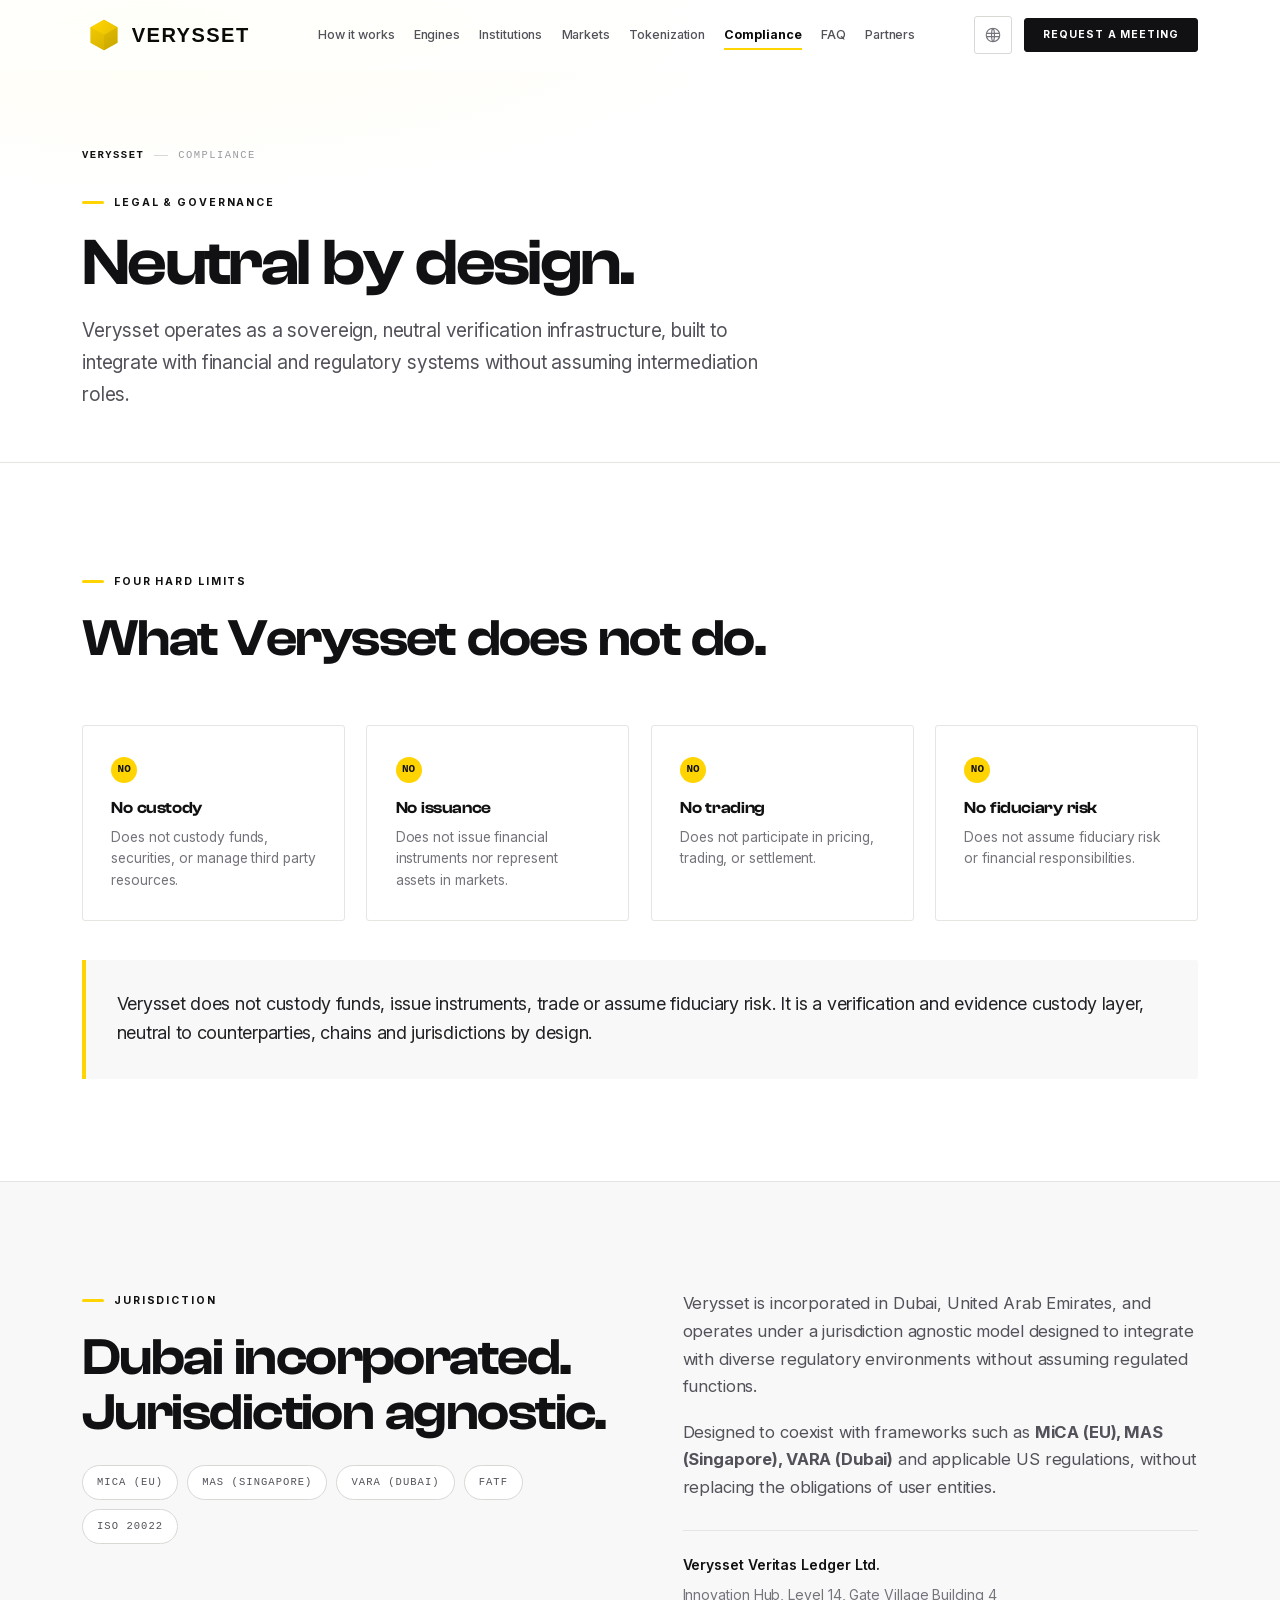
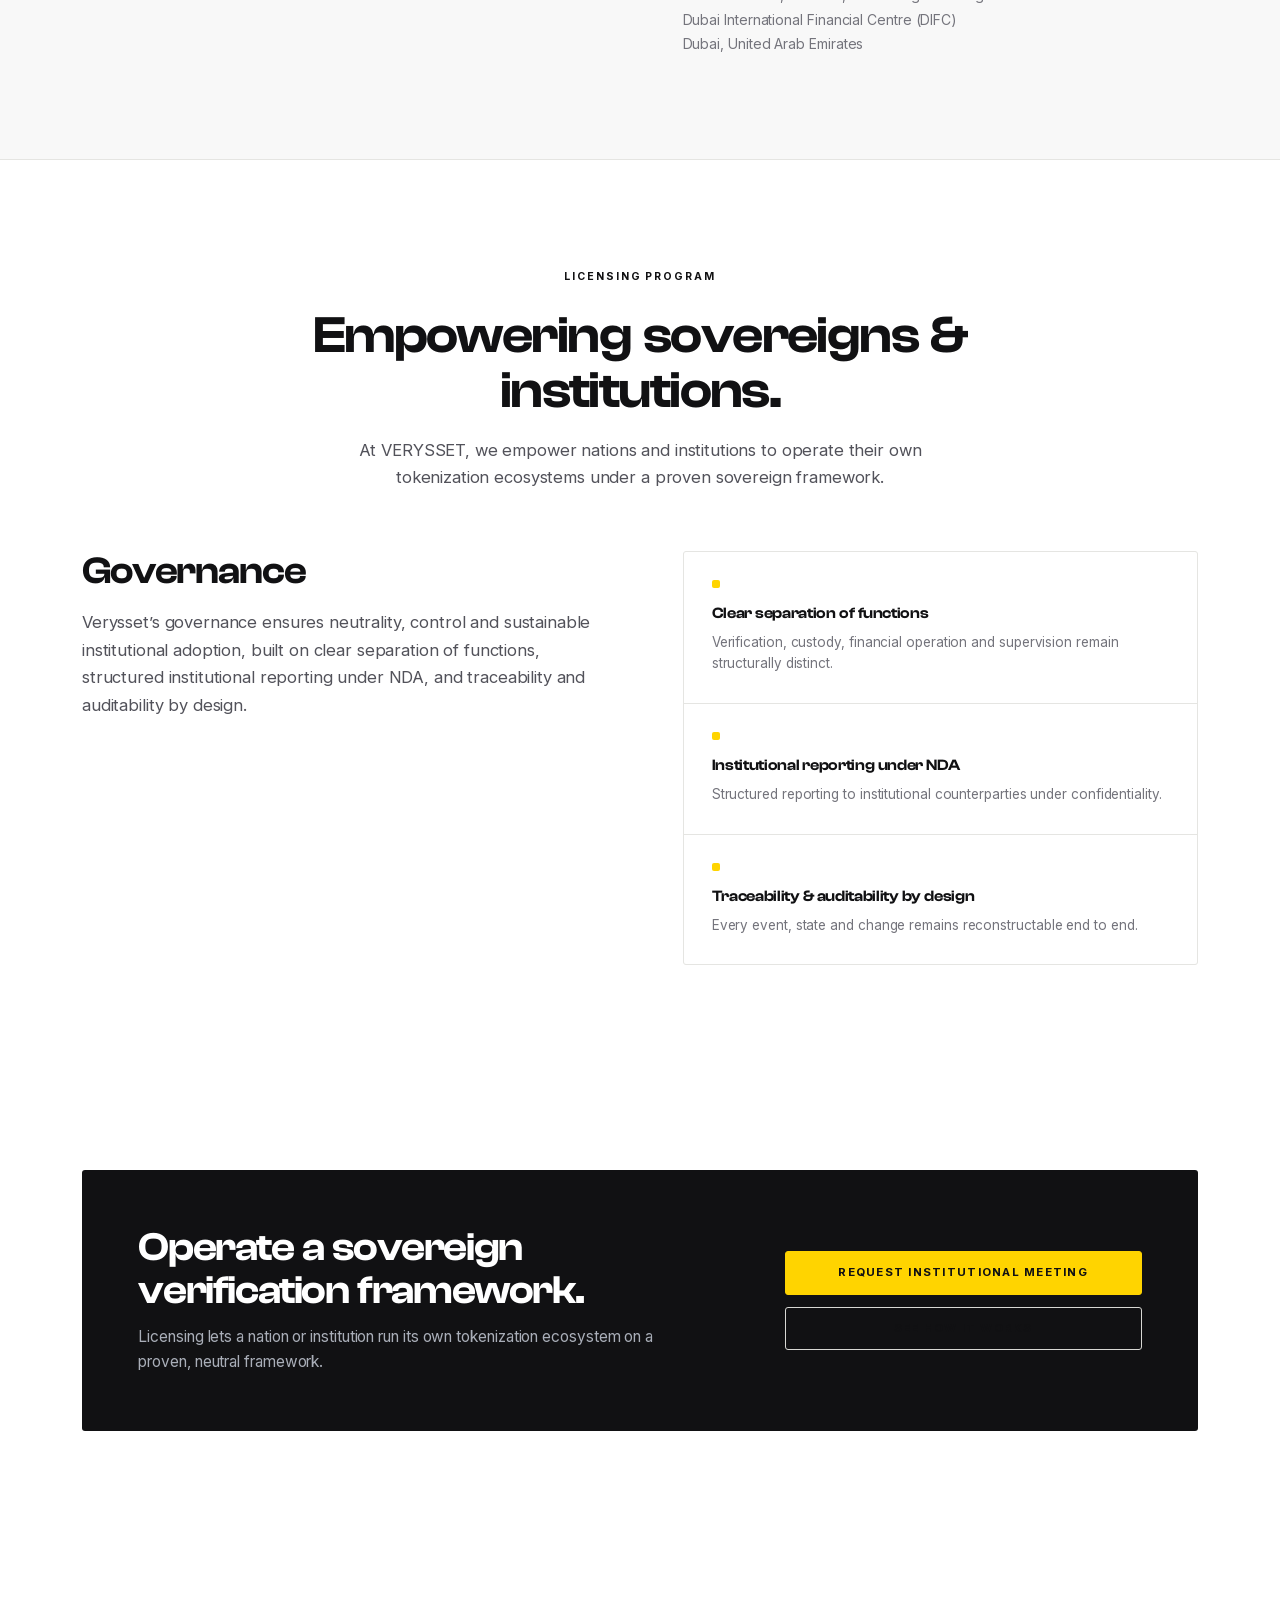
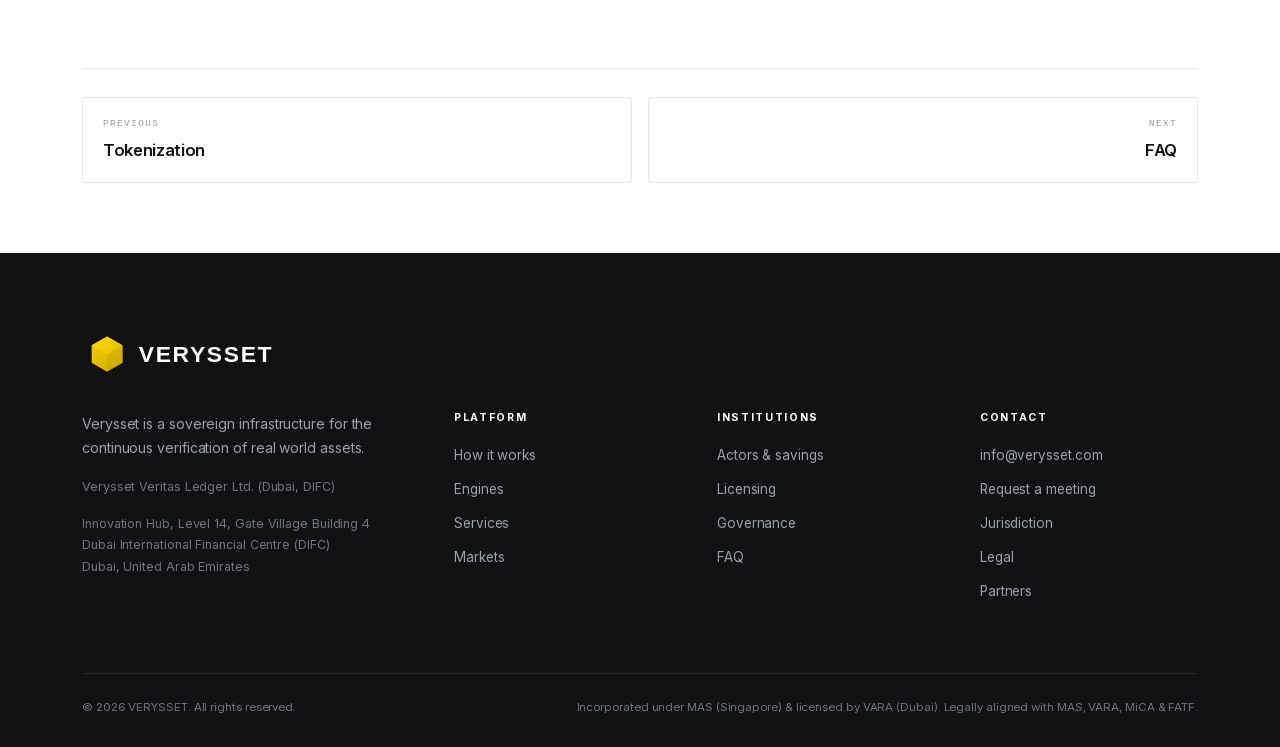
==== compliance.html @ 4a0b33ee "Brand fixes + multi-language pass complete Brand - Wordmark is VERYSSET (double S). Fixed assets/ver" ====
<!DOCTYPE html><html lang="en"><head><meta charset="utf-8">
<meta name="viewport" content="width=device-width,initial-scale=1">
<title data-i18n="compliance-difc-verysset.6371">Compliance &amp; DIFC | Verysset</title>
<meta name="description" content="Neutral by design: no custody, no issuance, no trading, no fiduciary risk. DIFC incorporated and aligned with MiCA, MAS, VARA and FATF.">
<meta name="theme-color" content="#ffffff">
<meta property="og:title" content="Compliance &amp; DIFC | Verysset">
<meta property="og:description" content="Neutral by design: no custody, no issuance, no trading, no fiduciary risk. DIFC incorporated and aligned with MiCA, MAS, VARA and FATF.">
<meta property="og:type" content="website">
<meta name="twitter:card" content="summary_large_image">
<link rel="icon" href="assets/favicon.svg">
<link rel="preload" href="assets/fonts/ClashDisplay-Medium.otf" as="font" type="font/otf" crossorigin>
<link rel="preload" href="assets/fonts/ClashDisplay-Semibold.otf" as="font" type="font/otf" crossorigin>
<link rel="preload" href="assets/fonts/Inter-Variable.ttf" as="font" type="font/ttf" crossorigin>
<link rel="stylesheet" href="assets/site.css">
</head><body>
<a class="skip" href="#main" data-i18n="skip-to-content.b582">Skip to content</a>
<div class="pbar" aria-hidden="true"></div>
<header class="nav" id="nav"><div class="nrow">
<a class="brand" href="index.html" aria-label="Verysset home"><img class="blogo" src="assets/verysset-logo.svg" alt="Verysset" width="178" height="42" decoding="async"></a>
<nav class="nmenu" aria-label="Primary"><a href="how-it-works.html" data-i18n="how-it-works.9ffd">How it works</a><a href="engines.html" data-i18n="engines.b61d">Engines</a><a href="institutions.html" data-i18n="institutions.2c9d">Institutions</a><a href="markets.html" data-i18n="markets.52c3">Markets</a><a href="tokenization.html" data-i18n="tokenization.4d61">Tokenization</a><a href="compliance.html" class="cur" aria-current="page" data-i18n="compliance.9c04">Compliance</a><a href="faq.html" data-i18n="faq.1fe9">FAQ</a><a href="partners.html" data-i18n="partners.fd6d">Partners</a></nav>
<div class="nact"><div class="lang" data-noi18n><svg class="lgi" viewBox="0 0 24 24" width="18" height="18" aria-hidden="true" focusable="false"><path d="M12 3a9 9 0 1 0 0 18 9 9 0 0 0 0-18M3.3 9.8h17.4M3.3 14.2h17.4M12 3c2.6 2.6 2.6 15.4 0 18-2.6-2.6-2.6-15.4 0-18"/></svg><select id="langsel" class="lsel" title="Language" aria-label="Language"><option value="en">English</option><option value="es">Español</option><option value="pt">Português</option><option value="zh">中文</option><option value="ru">Русский</option><option value="ar">العربية</option></select></div><a class="btn sm" href="contact.html" data-i18n="request-a-meeting.c277">Request a meeting</a>
<button class="burg" id="burg" aria-label="Menu" aria-expanded="false" aria-controls="drawer"><span></span></button></div>
</div><div class="drawer" id="drawer"><a href="index.html" data-i18n="home.8cf0">Home</a><a href="how-it-works.html" data-i18n="how-it-works.9ffd">How it works</a><a href="engines.html" data-i18n="engines.b61d">Engines</a><a href="institutions.html" data-i18n="institutions.2c9d">Institutions</a><a href="markets.html" data-i18n="markets.52c3">Markets</a><a href="tokenization.html" data-i18n="tokenization.4d61">Tokenization</a><a href="compliance.html" class="cur" aria-current="page" data-i18n="compliance.9c04">Compliance</a><a href="faq.html" data-i18n="faq.1fe9">FAQ</a><a href="partners.html" data-i18n="partners.fd6d">Partners</a><a href="contact.html" data-i18n="contact.bbaf">Contact</a><a class="btn" href="contact.html" data-i18n="request-a-meeting.c277">Request a meeting</a></div></header>
<main id="main"><section class="phead"><div class="wrap"><div class="crumb rv"><b data-i18n="verysset.f3ef">Verysset</b><i></i><span data-i18n="compliance.9c04">Compliance</span></div><span class="eb rv" data-i="1" data-i18n="legal-governance.d1bd">Legal &amp; governance</span><h1 class="rv" data-i="2" style="margin-top:18px" data-i18n="neutral-by-design.9ca6">Neutral by design.</h1><p class="lede rv" data-i="3" data-i18n="verysset-operates-as-a-sovereign-neutral-verif.fc18">Verysset operates as a sovereign, neutral verification infrastructure, built to integrate with financial and regulatory systems without assuming intermediation roles.</p></div></section><section class="sec" id="legal"><div class="wrap"><div class="rv"><span class="eb" data-i18n="four-hard-limits.618a">Four hard limits</span><h2 class="t" data-i18n="what-verysset-does-not-do.250c">What Verysset does not do.</h2></div><div class="g4 mt"><div class="no rv" data-i="0"><span class="nx" aria-hidden="true" data-i18n="no.c2f3">NO</span><h4 data-i18n="no-custody.5201">No custody</h4><p data-i18n="does-not-custody-funds-securities-or-manage.56b8">Does not custody funds, securities, or manage third party resources.</p></div><div class="no rv" data-i="1"><span class="nx" aria-hidden="true" data-i18n="no.c2f3">NO</span><h4 data-i18n="no-issuance.6729">No issuance</h4><p data-i18n="does-not-issue-financial-instruments-nor-repre.36df">Does not issue financial instruments nor represent assets in markets.</p></div><div class="no rv" data-i="2"><span class="nx" aria-hidden="true" data-i18n="no.c2f3">NO</span><h4 data-i18n="no-trading.9410">No trading</h4><p data-i18n="does-not-participate-in-pricing-trading-or.178b">Does not participate in pricing, trading, or settlement.</p></div><div class="no rv" data-i="3"><span class="nx" aria-hidden="true" data-i18n="no.c2f3">NO</span><h4 data-i18n="no-fiduciary-risk.bdc5">No fiduciary risk</h4><p data-i18n="does-not-assume-fiduciary-risk-or-financial.ee18">Does not assume fiduciary risk or financial responsibilities.</p></div></div><p class="neu rv" data-i18n="verysset-does-not-custody-funds-issue-instrume.acb1">Verysset does not custody funds, issue instruments, trade or assume fiduciary risk. It is a verification and evidence custody layer, neutral to counterparties, chains and jurisdictions by design.</p></div></section><section class="sec alt" id="jurisdiction"><div class="wrap"><div class="g2b"><div class="rv"><span class="eb" data-i18n="jurisdiction.a151">Jurisdiction</span><h2 class="t w" data-i18n="dubai-incorporated-jurisdiction-agnostic.999b">Dubai incorporated. Jurisdiction agnostic.</h2><div class="frames"><span class="fr" data-i18n="mica-eu.646f">MiCA (EU)</span><span class="fr" data-i18n="mas-singapore.774c">MAS (Singapore)</span><span class="fr" data-i18n="vara-dubai.8b26">VARA (Dubai)</span><span class="fr" data-i18n="fatf.65f5">FATF</span><span class="fr" data-i18n="iso-20022.1f66">ISO 20022</span></div></div><div class="rv" data-i="1"><p class="lede" style="margin-top:6px" data-i18n="verysset-is-incorporated-in-dubai-united-arab.2f09">Verysset is incorporated in Dubai, United Arab Emirates, and operates under a jurisdiction agnostic model designed to integrate with diverse regulatory environments without assuming regulated functions.</p><p class="lede"><span data-i18n="designed-to-coexist-with-frameworks-such-as.9a5e">Designed to coexist with frameworks such as</span> <strong data-i18n="mica-eu-mas-singapore-vara-dubai.cdab">MiCA (EU), MAS (Singapore), VARA (Dubai)</strong> <span data-i18n="and-applicable-us-regulations-without-replacin.81c0">and applicable US regulations, without replacing the obligations of user entities.</span></p><hr class="hr" style="margin:28px 0 22px"><p class="addr"><b data-i18n="verysset-veritas-ledger-ltd.7d45">Verysset Veritas Ledger Ltd.</b><span data-i18n="innovation-hub-level-14-gate-village-building.98c8">Innovation Hub, Level 14, Gate Village Building 4</span><br><span data-i18n="dubai-international-financial-centre-difc.e6d9">Dubai International Financial Centre (DIFC)</span><br><span data-i18n="dubai-united-arab-emirates.79f7">Dubai, United Arab Emirates</span></p></div></div></div></section><section class="sec" id="licensing"><div class="wrap"><div class="ctr rv" style="max-width:820px;margin:0 auto"><span class="eb nb" data-i18n="licensing-program.c6df">Licensing program</span><h2 class="t" data-i18n="empowering-sovereigns-institutions.93ca">Empowering sovereigns &amp; institutions.</h2><p class="lede" data-i18n="at-verysset-we-empower-nations-and-institution.98eb">At VERYSSET, we empower nations and institutions to operate their own tokenization ecosystems under a proven sovereign framework.</p></div><div class="g2b mt" id="governance"><div class="rv"><h2 class="t w" style="font-size:clamp(24px,3vw,38px);margin-top:0" data-i18n="governance.5a93">Governance</h2><p class="lede" data-i18n="verysset-s-governance-ensures-neutrality-contr.799b">Verysset&rsquo;s governance ensures neutrality, control and sustainable institutional adoption, built on clear separation of functions, structured institutional reporting under NDA, and traceability and auditability by design.</p></div><div class="vgrid rv" data-i="1" style="grid-template-columns:1fr"><div class="v"><div class="vm"></div><h4 data-i18n="clear-separation-of-functions.647a">Clear separation of functions</h4><p data-i18n="verification-custody-financial-operation-and-s.e064">Verification, custody, financial operation and supervision remain structurally distinct.</p></div><div class="v"><div class="vm"></div><h4 data-i18n="institutional-reporting-under-nda.4ee4">Institutional reporting under NDA</h4><p data-i18n="structured-reporting-to-institutional-counterp.bb87">Structured reporting to institutional counterparties under confidentiality.</p></div><div class="v"><div class="vm"></div><h4 data-i18n="traceability-auditability-by-design.3e4b">Traceability &amp; auditability by design</h4><p data-i18n="every-event-state-and-change-remains-reconstru.5bf1">Every event, state and change remains reconstructable end to end.</p></div></div></div></div></section><section class="sec"><div class="wrap"><div class="ctab rv"><div><h2 data-i18n="operate-a-sovereign-verification-framework.dc73">Operate a sovereign verification framework.</h2><p data-i18n="licensing-lets-a-nation-or-institution-run.0166">Licensing lets a nation or institution run its own tokenization ecosystem on a proven, neutral framework.</p></div><div class="acts"><a class="btn yl" href="contact.html" data-i18n="request-institutional-meeting.abd9">Request institutional meeting</a><a class="btn gh" href="how-it-works.html" data-i18n="see-how-it-works.1921">See how it works</a></div></div></div></section><section class="sec tight"><div class="wrap"><div class="pgnav"><a href="tokenization.html"><span class="pl" data-i18n="previous.dd1f">Previous</span><span class="pt" data-i18n="tokenization.4d61">Tokenization</span></a><a class="next" href="faq.html"><span class="pl" data-i18n="next.10ac">Next</span><span class="pt" data-i18n="faq.1fe9">FAQ</span></a></div></div></section></main>
<footer><div class="wrap">
<a class="brand" href="index.html" aria-label="Verysset home"><img class="blogo" src="assets/verysset-logo-dark.svg" alt="Verysset" width="203" height="48" decoding="async"></a>
<div class="fgrid"><div>
<p data-i18n="verysset-is-a-sovereign-infrastructure-for-the.cd8a">Verysset is a sovereign infrastructure for the continuous verification of real world assets.</p>
<p class="ents" data-i18n="verysset-veritas-ledger-ltd-dubai-difc.c2dd">Verysset Veritas Ledger Ltd. (Dubai, DIFC)</p>
<p class="ents"><span data-i18n="innovation-hub-level-14-gate-village-building.98c8">Innovation Hub, Level 14, Gate Village Building 4</span><br><span data-i18n="dubai-international-financial-centre-difc.e6d9">Dubai International Financial Centre (DIFC)</span><br><span data-i18n="dubai-united-arab-emirates.79f7">Dubai, United Arab Emirates</span></p></div>
<div class="fcol"><h5 data-i18n="platform.419f">Platform</h5><a href="how-it-works.html" data-i18n="how-it-works.9ffd">How it works</a><a href="engines.html" data-i18n="engines.b61d">Engines</a><a href="how-it-works.html#services" data-i18n="services.992a">Services</a><a href="markets.html" data-i18n="markets.52c3">Markets</a></div>
<div class="fcol"><h5 data-i18n="institutions.2c9d">Institutions</h5><a href="institutions.html" data-i18n="actors-savings.ee46">Actors &amp; savings</a><a href="compliance.html#licensing" data-i18n="licensing.0b9c">Licensing</a><a href="compliance.html#governance" data-i18n="governance.5a93">Governance</a><a href="faq.html" data-i18n="faq.1fe9">FAQ</a></div>
<div class="fcol"><h5 data-i18n="contact.bbaf">Contact</h5><a href="mailto:info@verysset.com" data-i18n="info-verysset-com.39fa">info@verysset.com</a><a href="contact.html" data-i18n="request-a-meeting.c277">Request a meeting</a><a href="compliance.html#jurisdiction" data-i18n="jurisdiction.a151">Jurisdiction</a><a href="compliance.html" data-i18n="legal.a10a">Legal</a><a href="partners.html" data-i18n="partners.fd6d">Partners</a></div>
</div>
<div class="fbot"><span data-i18n="2026-verysset-all-rights-reserved.677c">&copy; 2026 VERYSSET. All rights reserved.</span><span data-i18n="incorporated-under-mas-singapore-licensed-by-v.e9e7">Incorporated under MAS (Singapore) &amp; licensed by VARA (Dubai). Legally aligned with MAS, VARA, MiCA &amp; FATF.</span></div>
</div></footer>
<button class="ttop" aria-label="Back to top"><svg viewBox="0 0 24 24" aria-hidden="true"><path d="M12 19V5m-7 7 7-7 7 7"/></svg></button>
<script src="assets/site.js"></script>
</body></html>
---- assets/site.css ----
/* Verysset - shared stylesheet
   Palette: Verysset yellow #FFD400 (hover #E6BF00), ink, near-white canvas. */
/* ---------- self-hosted typefaces ----------
   Clash Display (OTF, 3 weights) drives every display surface.
   Inter (variable TTF, 100-900 + optical size) drives body, UI and labels.
   No CDN, no webfont service: both families are served from assets/fonts/. */
@font-face{font-family:"Clash Display";src:url("fonts/ClashDisplay-Regular.otf") format("opentype");
  font-weight:400;font-style:normal;font-display:swap}
@font-face{font-family:"Clash Display";src:url("fonts/ClashDisplay-Medium.otf") format("opentype");
  font-weight:500;font-style:normal;font-display:swap}
@font-face{font-family:"Clash Display";src:url("fonts/ClashDisplay-Semibold.otf") format("opentype");
  font-weight:600;font-style:normal;font-display:swap}
@font-face{font-family:"Inter Variable";
  src:url("fonts/Inter-Variable.ttf") format("truetype-variations"),
      url("fonts/Inter-Variable.ttf") format("truetype");
  font-weight:100 900;font-stretch:normal;font-style:normal;font-display:swap}
*,*::before,*::after{box-sizing:border-box}
:root{
  --yl:#FFD400;--yl-d:#E6BF00;--yl-w:#FFFBE6;--yl-l:#FFF3B0;
  --paper:#ffffff;--bg:#f8f8f8;--bg2:#f1f1ef;
  --ink:#111113;--ink2:#222226;--mid:#52525a;--muted:#74747c;--faint:#9b9ba2;
  --line:#e5e5e2;--line2:#d8d8d4;
  --pnl:#101216;--pnl2:#171a20;--pnl3:#1e222a;--pnlline:#2a2f39;--pnltx:#8c93a1;--pnltx2:#c8cdd6;
  --ok:#15a05a;
  --sans:"Inter Variable",-apple-system,BlinkMacSystemFont,"Segoe UI",system-ui,Helvetica,Arial,sans-serif;
  --mono:ui-monospace,"SF Mono","JetBrains Mono","Roboto Mono","Cascadia Mono",Menlo,Consolas,monospace;
  /* display = Clash Display, self-hosted. Medium 500 / Semibold 600 carry every heading. */
  --disp:"Clash Display","Inter Variable",-apple-system,Helvetica,Arial,sans-serif;
  --wrap:1220px;--gut:clamp(20px,5vw,52px);--sec:clamp(66px,8vw,116px);
  --r:3px;--navh:70px;
}
html{-webkit-text-size-adjust:100%;scroll-behavior:smooth;scroll-padding-top:86px}
body{margin:0;background:var(--paper);color:var(--ink);font-family:var(--sans);
  font-size:16px;line-height:1.62;letter-spacing:-.005em;-webkit-font-smoothing:antialiased;
  font-optical-sizing:auto;font-synthesis-weight:none;
  text-rendering:optimizeLegibility;overflow-x:hidden}
img,svg{max-width:100%}
a{color:inherit;text-decoration:none}
h1,h2,h3,h4,h5{margin:0;font-weight:600;letter-spacing:-.03em;line-height:1.06;color:var(--ink)}
p{margin:0}
::selection{background:var(--yl);color:var(--ink)}
:focus-visible{outline:2px solid var(--yl-d);outline-offset:3px;border-radius:2px}
/* clip, not left:-9999px: an off canvas offset becomes 9999px of scroll once dir=rtl */
.skip{position:absolute;left:0;top:0;width:1px;height:1px;overflow:hidden;clip:rect(0 0 0 0);clip-path:inset(50%);
  white-space:nowrap;background:var(--yl);color:var(--ink);padding:10px 16px;z-index:200;font-weight:600}
.skip:focus{position:fixed;left:8px;top:8px;width:auto;height:auto;overflow:visible;clip:auto;clip-path:none}
.wrap{max-width:var(--wrap);margin:0 auto;padding:0 var(--gut)}
.sec{padding:var(--sec) 0}
.sec.tight{padding:clamp(46px,5.5vw,78px) 0}
.alt{background:var(--bg);border-top:1px solid var(--line);border-bottom:1px solid var(--line)}
.ink-band{background:#101216;color:#eceef2}
.ink-band h1,.ink-band h2,.ink-band h3,.ink-band h4{color:#fff}
.ink-band .lede{color:#a9aeb8}

/* ---------- type primitives ---------- */
.eb{display:inline-flex;align-items:center;gap:10px;font-size:10.5px;font-weight:700;
  letter-spacing:.17em;text-transform:uppercase;color:var(--ink)}
.eb::before{content:"";width:22px;height:3px;background:var(--yl);flex:none;border-radius:2px}
.eb.nb::before{display:none}
.ink-band .eb{color:#fff}
h2.t{font-size:clamp(28px,4.3vw,52px);letter-spacing:-.035em;margin-top:20px;max-width:19ch}
h2.t.w{max-width:27ch}
h3.t3{font-size:clamp(21px,2.4vw,30px);letter-spacing:-.03em}
.lede{margin-top:18px;max-width:64ch;font-size:clamp(15.5px,1.3vw,18px);color:var(--mid);line-height:1.66;letter-spacing:-.008em}
.mark{background:linear-gradient(180deg,transparent 58%,var(--yl) 58%);padding:0 2px}
.hr{height:1px;background:var(--line);border:0;margin:0}
.mono{font-family:var(--mono)}
/* ---------- display / technical type system ----------
   .display = Clash Display Semibold for showpiece headings and big numbers.
   .tech    = monospaced, wide-tracked uppercase for data fields, stage numbers, counters.
   Numerals everywhere in the panels are tabular so counters do not jitter while animating. */
.display{font-family:var(--disp);font-weight:600;letter-spacing:-.02em}
.tech{font-family:var(--mono);font-variant-numeric:tabular-nums;letter-spacing:.13em;text-transform:uppercase}
/* display headings: Clash Display Semibold, tracking pulled in a touch */
h1,h2,h3,h4,h5,h2.t,h3.t3,.mpan h3,.showhead h2,.ctab h2,.hero h1{font-family:var(--disp);font-weight:600}
/* Clash Display carries a very tight space (.154em); with display tracking the words
   fuse. Give every display heading a normal word gap so headlines stay readable. */
h1,h2,h3,h4,h5,h2.t,h3.t3,.mpan h3,.showhead h2,.ctab h2,.hero h1{word-spacing:.1em}
html[lang=zh] h1,html[lang=zh] h2,html[lang=zh] h3,html[lang=zh] h4,html[lang=zh] h5,
html[lang=ar] h1,html[lang=ar] h2,html[lang=ar] h3,html[lang=ar] h4,html[lang=ar] h5{word-spacing:normal}

h1,.hero h1{letter-spacing:-.028em}
h2.t{font-weight:600;letter-spacing:-.03em}
/* eyebrows are UI labels, so Inter carries them */
.eb{font-family:var(--sans);font-weight:700;letter-spacing:.18em}
.ctr{text-align:center}
.ctr h2.t,.ctr .lede{margin-left:auto;margin-right:auto}
.ctr .eb::before{display:none}

/* ---------- buttons ---------- */
.btn{display:inline-flex;align-items:center;justify-content:center;gap:9px;
  padding:15px 26px;border-radius:var(--r);border:1px solid var(--ink);background:var(--ink);
  color:#fff;font-size:11.5px;font-weight:700;letter-spacing:.11em;text-transform:uppercase;
  cursor:pointer;transition:background .2s,color .2s,border-color .2s,transform .2s,box-shadow .2s;
  white-space:nowrap;line-height:1}
.btn:hover{background:var(--yl);border-color:var(--yl);color:var(--ink);transform:translateY(-2px);box-shadow:0 10px 24px -14px rgba(17,17,19,.6)}
/* translated labels run far longer than the English: let them wrap on a phone
   instead of setting a min-content floor wider than the viewport */
@media(max-width:560px){
  .btn{white-space:normal;text-align:center;line-height:1.3;padding:14px 20px;max-width:100%}
}
.btn:active{transform:translateY(0)}
.btn.sm{padding:11px 18px;font-size:10.5px;letter-spacing:.1em}
.btn.yl{background:var(--yl);border-color:var(--yl);color:var(--ink)}
.btn.yl:hover{background:var(--yl-d);border-color:var(--yl-d);color:var(--ink)}
.btn.gh{background:transparent;color:var(--ink);border-color:var(--line2)}
.btn.gh:hover{background:var(--ink);color:#fff;border-color:var(--ink)}
.ink-band .btn.gh{color:#fff;border-color:#3a4049}
.ink-band .btn.gh:hover{background:var(--yl);border-color:var(--yl);color:var(--ink)}
.tl{display:inline-flex;align-items:center;gap:8px;font-size:13.5px;font-weight:600;
  color:var(--ink);border-bottom:2px solid var(--yl);padding-bottom:3px;
  transition:color .2s,border-color .2s;line-height:1}
.tl:hover{border-color:var(--yl-d)}
.tl .ar{transition:transform .22s}
.tl:hover .ar{transform:translateX(5px)}
.ink-band .tl{color:#fff}

/* ---------- scroll progress + nav ---------- */
.pbar{position:fixed;left:0;top:0;height:3px;background:var(--yl);z-index:120;width:var(--pg,0%);pointer-events:none}
.nav{position:fixed;top:0;left:0;right:0;z-index:100;background:rgba(255,255,255,.72);
  backdrop-filter:saturate(180%) blur(18px);-webkit-backdrop-filter:saturate(180%) blur(18px);
  border-bottom:1px solid transparent;transition:border-color .25s,box-shadow .25s,background .25s}
.nav.on{border-bottom-color:var(--line);box-shadow:0 1px 20px rgba(17,17,19,.06);background:rgba(255,255,255,.95)}
.nrow{max-width:var(--wrap);margin:0 auto;padding:0 var(--gut);height:var(--navh);display:flex;align-items:center;gap:16px}
.brand{display:flex;align-items:center;gap:10px;flex:none}
/* brand lockup: yellow isometric cube + VERYSSET wordmark (assets/verysset-logo.svg).
   Vector, so it stays crisp at every size; the footer uses the white-wordmark variant. */
.blogo{display:block;height:42px;width:auto;flex:none}
@media(max-width:520px){.blogo{height:34px}}
.nmenu{display:flex;align-items:center;gap:clamp(10px,1.5vw,22px);margin:0 auto}
.nmenu a{font-size:12.5px;font-weight:500;color:var(--mid);position:relative;padding:7px 0;transition:color .2s;white-space:nowrap}
.nmenu a::after{content:"";position:absolute;left:0;right:100%;bottom:2px;height:2px;background:var(--yl);transition:right .3s cubic-bezier(.2,.7,.2,1)}
.nmenu a:hover{color:var(--ink)}
.nmenu a:hover::after,.nmenu a.cur::after{right:0}
.nmenu a.cur{color:#0A0A09;font-weight:700;letter-spacing:-.005em}
.nact{flex:none;display:flex;align-items:center;gap:12px}
/* ---------- language control: one planet mark, no visible label ----------
   A native <select> is stretched transparently over the globe so the control opens on
   click, tap or keyboard and announces itself to a screen reader, with no popover code. */
.lang{position:relative;display:inline-flex;align-items:center;justify-content:center;flex:none;
  width:38px;height:38px;border:1px solid var(--line2);border-radius:var(--r);
  transition:border-color .2s,background .2s}
.lang:hover{border-color:var(--ink);background:var(--yl-w)}
.lang:focus-within{border-color:var(--ink);box-shadow:0 0 0 3px var(--yl-w)}
.lang .lgi{width:18px;height:18px;pointer-events:none;fill:none;stroke:var(--muted);
  stroke-width:1.5;stroke-linecap:round;stroke-linejoin:round;
  transition:stroke .2s,transform .6s cubic-bezier(.2,.7,.2,1)}
.lang:hover .lgi{stroke:var(--ink);transform:rotate(20deg)}
/* a non English locale lights the mark, so the active choice is legible without a label */
html:not([lang=en]) .lang .lgi{stroke:var(--ink)}
html:not([lang=en]) .lang::after{content:"";position:absolute;top:5px;right:5px;width:5px;height:5px;
  border-radius:50%;background:var(--yl);box-shadow:0 0 0 2px #fff}
.lsel{position:absolute;inset:0;width:100%;height:100%;opacity:0;cursor:pointer;border:0;
  appearance:none;-webkit-appearance:none;background:transparent;font-size:16px;color:transparent}
.lsel option{font-family:var(--sans);font-size:14px;letter-spacing:0;color:var(--ink);background:#fff}
@media(max-width:520px){.lang{width:34px;height:34px}.lang .lgi{width:16px;height:16px}}

/* ---------- right to left (Arabic) ----------
   The document flips as a whole. Technical consoles, diagrams and logo walls stay left to
   right on purpose: they are ordered pipelines, not prose. */
[dir=rtl] .nmenu a::after{left:100%;right:0}
[dir=rtl] .nmenu a:hover::after,[dir=rtl] .nmenu a.cur::after{left:0}
[dir=rtl] .ar{display:inline-block;transform:scaleX(-1)}
[dir=rtl] .tl:hover .ar{transform:scaleX(-1) translateX(5px)}
[dir=rtl] .go span{display:inline-block;transform:scaleX(-1)}
[dir=rtl] .ttop{right:auto;left:18px}
[dir=rtl] .skip:focus{left:auto;right:8px}
[dir=rtl] .skip{left:auto;right:0}
[dir=rtl] .chip{border-left:0;border-right:1px solid var(--line)}
[dir=rtl] .chip:first-child{border-right:0}
[dir=rtl] .chip b .u{margin-left:0;margin-right:3px}
[dir=rtl] .card::after,[dir=rtl] .step::before{left:auto;right:0}
[dir=rtl] .step{padding-right:clamp(18px,2.2vw,32px);padding-left:0;border-right:0;border-left:1px solid var(--line)}
[dir=rtl] .step:last-child{border-left:0;padding-left:0}
[dir=rtl] .res,[dir=rtl] .neu{border-left:1px solid var(--line);border-right:4px solid var(--yl)}
[dir=rtl] .neu{border-left:0}
[dir=rtl] .s:hover,[dir=rtl] .a:hover{padding-left:0;padding-right:10px}
[dir=rtl] .mind{left:auto;right:0}
[dir=rtl] .mst{padding:16px 0 4px 16px;border-right:0;border-left:1px solid var(--line)}
[dir=rtl] .mst:last-child{border-left:0;padding-left:0}
[dir=rtl] .fq .pm{right:auto;left:0}
[dir=rtl] .fcol a:hover{padding-left:0;padding-right:5px}
[dir=rtl] .ppills,[dir=rtl] .pfoot .right,[dir=rtl] .wstat{margin-left:0;margin-right:auto}
[dir=rtl] .mcell .mu{margin-left:0;margin-right:3px}
[dir=rtl] .pill i{margin-right:0;margin-left:7px}
/* The map render keeps its left to right reading order, and its only empty area is on
   the left. Overlaying right aligned Arabic there leaves half of every line on the
   artwork, so in Arabic the stage stacks instead: copy panel first, map below it.
   Nothing overlaps, the whole diagram stays visible. */
[dir=rtl] .govstage{grid-template-rows:auto auto}
[dir=rtl] .govcopy{grid-area:1/1;width:auto;justify-self:stretch;direction:rtl;text-align:right;
  background:var(--pnl2);border-bottom:1px solid #23262c}
[dir=rtl] .gmapbox{grid-area:2/1}
[dir=rtl] .govcopy p{max-width:64ch}
/* the mono face has no Arabic and letter-spacing breaks Arabic joining */
html[lang=ar] .gnode text,html[lang=zh] .gnode text{font-family:var(--sans);letter-spacing:0;font-size:11px}
html[lang=ar] .gli,html[lang=zh] .gli{font-family:var(--sans);letter-spacing:0;text-transform:none;font-size:11.5px}
[dir=rtl] .gli{transform:translateX(10px)}
[dir=rtl] .gli.in{transform:none}
[dir=rtl] .showstat{right:auto;left:18px}
/* diagrams, consoles and the logo wall keep their reading order */
[dir=rtl] .procline .pbody,[dir=rtl] .mbal,[dir=rtl] .planet,[dir=rtl] .govstage,
[dir=rtl] .wtick,[dir=rtl] .pgrid,[dir=rtl] .frames{direction:ltr}
[dir=rtl] .mbal .ml,[dir=rtl] .wsc i{direction:rtl}
[dir=rtl] .addr,[dir=rtl] .ents{direction:rtl}
/* Clash Display carries Latin only and Inter Variable adds Cyrillic, so Chinese and Arabic
   fall back to the best system face on the reader's machine. No CDN, no 10 MB CJK webfont. */
html[lang=zh] body,html[lang=zh] h1,html[lang=zh] h2,html[lang=zh] h3,html[lang=zh] h4,
html[lang=zh] h5,html[lang=zh] .btn,html[lang=zh] .eb,html[lang=zh] .kn{
  font-family:"Inter Variable","PingFang SC","Hiragino Sans GB","Microsoft YaHei",
  "Noto Sans CJK SC","Source Han Sans SC",-apple-system,system-ui,sans-serif}
html[lang=ar] body,html[lang=ar] h1,html[lang=ar] h2,html[lang=ar] h3,html[lang=ar] h4,
html[lang=ar] h5,html[lang=ar] .btn,html[lang=ar] .eb,html[lang=ar] .kn{
  font-family:"Inter Variable","SF Arabic","Geeza Pro","Noto Naskh Arabic","Noto Sans Arabic",
  "Segoe UI",-apple-system,system-ui,sans-serif}
/* Arabic and Chinese sit better a little larger and with more line height than Inter's Latin */
html[lang=ar] body{font-size:16.5px}
html[lang=ar] h1,html[lang=ar] h2,html[lang=ar] h3,html[lang=ar] h4,html[lang=ar] h5{line-height:1.4;letter-spacing:0}
html[lang=ar] .eb,html[lang=ar] .mono,html[lang=ar] .kn{letter-spacing:.04em}
html[lang=zh] h1,html[lang=zh] h2,html[lang=zh] h3{letter-spacing:.01em;line-height:1.28}
html[lang=zh] .eb,html[lang=zh] .kn,html[lang=zh] .mono{letter-spacing:.08em}
.burg{display:none;width:40px;height:40px;align-items:center;justify-content:center;
  border:1px solid var(--line2);border-radius:var(--r);background:transparent;cursor:pointer;flex:none}
.burg span{display:block;width:16px;height:1.5px;background:var(--ink);position:relative;transition:transform .24s}
.burg span::before,.burg span::after{content:"";position:absolute;left:0;width:16px;height:1.5px;background:var(--ink);transition:transform .24s,opacity .2s}
.burg span::before{top:-5px}.burg span::after{top:5px}
.burg.x span{transform:rotate(45deg)}
.burg.x span::before{opacity:0}
.burg.x span::after{transform:rotate(-90deg) translateX(5px)}
.drawer{display:none;border-top:1px solid var(--line);background:#fff;padding:6px var(--gut) 22px;max-height:78vh;overflow:auto}
.drawer.open{display:block}
.drawer a{display:block;padding:13px 0;font-size:15px;font-weight:500;border-bottom:1px solid var(--line)}
.drawer a.cur{color:#0A0A09;font-weight:700;border-bottom-color:var(--yl)}
.drawer .btn{margin-top:18px;width:100%}
@media(max-width:1180px){.nmenu{display:none}.burg{display:flex}.nact .btn{display:none}}

/* ---------- reveal ---------- */
.rv{opacity:0;transform:translateY(14px);transition:opacity .30s cubic-bezier(.22,1,.36,1),transform .32s cubic-bezier(.22,1,.36,1)}
.rv.in{opacity:1;transform:none}
.rvx{opacity:0;transform:translateX(-12px);transition:opacity .28s ease-out,transform .30s cubic-bezier(.22,1,.36,1)}
.rvx.in{opacity:1;transform:none}
.clipr{clip-path:inset(0 100% 0 0);transition:clip-path .44s cubic-bezier(.22,1,.36,1)}
.clipr.in{clip-path:inset(0 0 0 0)}

/* ---------- page head ---------- */
.phead{padding:calc(var(--navh) + clamp(46px,6vw,86px)) 0 clamp(34px,4vw,56px);border-bottom:1px solid var(--line);position:relative;overflow:hidden}
.phead::before{content:"";position:absolute;inset:0;z-index:-1;background:radial-gradient(70% 60% at 12% 0%,#fffdf2 0%,rgba(255,255,255,0) 70%)}
.phead h1{font-size:clamp(31px,5.2vw,66px);letter-spacing:-.04em;line-height:1.02;max-width:18ch}
.phead .lede{font-size:clamp(16px,1.5vw,19.5px);max-width:60ch}
.crumb{display:flex;gap:10px;align-items:center;font-family:var(--mono);font-size:10.5px;letter-spacing:.14em;text-transform:uppercase;color:var(--faint);margin-bottom:22px}
.crumb b{color:var(--ink);font-weight:600}
.crumb i{width:14px;height:1px;background:var(--line2);display:block;font-style:normal}

/* ---------- hero (home) ---------- */
.hero{padding:calc(var(--navh) + clamp(56px,8vw,104px)) 0 clamp(44px,6vw,78px);text-align:center;position:relative;overflow:hidden}
.hero::before{content:"";position:absolute;inset:0;z-index:-1;
  background:radial-gradient(70% 56% at 50% 0%,#fffcea 0%,rgba(255,255,255,0) 70%)}
.hero .eb{margin-bottom:24px}
.hero h1{font-size:clamp(33px,6.4vw,82px);letter-spacing:-.042em;line-height:1.0;max-width:17ch;margin:0 auto}
.hero h1 em{font-style:normal;position:relative;white-space:nowrap}
.hero h1 em::after{content:"";position:absolute;left:-2px;right:-2px;bottom:.07em;height:.22em;background:var(--yl);z-index:-1;transform:scaleX(0);transform-origin:left;transition:transform .40s cubic-bezier(.22,1,.36,1) .16s}
.hero h1.in em::after{transform:scaleX(1)}
/* Arabic sits lower on the line and wipes the other way */
[dir=rtl] .hero h1 em::after{transform-origin:right;bottom:-.04em;height:.16em}
.hsub{margin:24px auto 0;max-width:60ch;font-size:clamp(15.5px,1.5vw,19px);color:var(--mid);line-height:1.6;letter-spacing:-.01em}
.hcta{margin-top:34px;display:flex;align-items:center;justify-content:center;gap:14px 24px;flex-wrap:wrap}
.chips{margin-top:clamp(40px,5.5vw,70px);border-top:1px solid var(--line);border-bottom:1px solid var(--line);
  display:grid;grid-template-columns:repeat(3,1fr)}
.chip{padding:22px 14px;text-align:center;border-left:1px solid var(--line)}
.chip:first-child{border-left:0}
.chip b{display:block;font-size:clamp(21px,2.5vw,31px);font-weight:600;letter-spacing:-.035em;line-height:1;font-variant-numeric:tabular-nums}
.chip b .u{font-size:.5em;letter-spacing:.02em;color:var(--muted);margin-left:3px}
.chip s{display:block;text-decoration:none;margin-top:9px;font-size:10px;font-weight:700;
  letter-spacing:.15em;text-transform:uppercase;color:var(--faint)}
.dot{display:inline-block;width:6px;height:6px;border-radius:50%;background:var(--yl);
  margin-right:7px;vertical-align:middle;animation:pl 2.4s ease-in-out infinite}
@keyframes pl{0%,100%{opacity:1}50%{opacity:.25}}
.hpar{will-change:transform;transform:translateY(var(--par,0px))}

/* ---------- grids / cards ---------- */
.g2{display:grid;grid-template-columns:repeat(2,1fr);gap:clamp(22px,3vw,42px)}
.g3{display:grid;grid-template-columns:repeat(3,1fr);gap:clamp(16px,1.7vw,24px)}
.g4{display:grid;grid-template-columns:repeat(4,1fr);gap:clamp(16px,1.7vw,24px)}
.g2b{display:grid;grid-template-columns:1.02fr .98fr;gap:clamp(30px,5vw,80px);align-items:start}
.head-split{display:grid;grid-template-columns:1.05fr .95fr;gap:clamp(26px,5vw,70px);align-items:end}
.mt{margin-top:clamp(36px,4.6vw,64px)}
.mt2{margin-top:clamp(24px,3vw,38px)}
.card{background:var(--paper);border:1px solid var(--line);border-radius:var(--r);
  padding:clamp(22px,2.3vw,32px);position:relative;overflow:hidden;
  transition:border-color .28s,box-shadow .28s,transform .28s}
.card::after{content:"";position:absolute;left:0;top:0;height:3px;width:0;background:var(--yl);transition:width .45s cubic-bezier(.2,.7,.2,1)}
.card:hover{border-color:var(--line2);box-shadow:0 18px 44px -26px rgba(17,17,19,.28);transform:translateY(-3px)}
.card:hover::after{width:100%}
.card h3{font-size:clamp(18px,1.65vw,22px);letter-spacing:-.028em}
.card p{margin-top:11px;font-size:14.5px;color:var(--muted);line-height:1.6}
.card .rule{width:26px;height:3px;background:var(--yl);margin-bottom:18px;border-radius:2px}
.kcard{display:block;background:var(--paper);border:1px solid var(--line);border-radius:var(--r);padding:clamp(22px,2.3vw,30px);
  transition:border-color .25s,box-shadow .25s,transform .25s}
.kcard:hover{border-color:var(--yl);box-shadow:0 16px 40px -26px rgba(17,17,19,.3);transform:translateY(-3px)}
.kcard .kn{font-family:var(--mono);font-size:10.5px;letter-spacing:.14em;color:var(--faint);text-transform:uppercase}
.kcard h3{margin-top:14px;font-size:clamp(18px,1.7vw,23px)}
.kcard p{margin-top:10px;font-size:14px;color:var(--muted);line-height:1.6}
.kcard .go{margin-top:16px;display:inline-flex;align-items:center;gap:8px;font-size:11.5px;font-weight:700;letter-spacing:.11em;text-transform:uppercase}
.kcard .go span{transition:transform .22s}
.kcard:hover .go span{transform:translateX(5px)}

/* ---------- steps ---------- */
.steps{display:grid;grid-template-columns:repeat(3,1fr);gap:0;border-top:1px solid var(--line)}
.step{padding:clamp(24px,3vw,38px) clamp(18px,2.2vw,32px) clamp(24px,3vw,38px) 0;border-right:1px solid var(--line);position:relative}
.step:last-child{border-right:0;padding-right:0}
.step::before{content:"";position:absolute;top:-2px;left:0;width:0;height:3px;background:var(--yl);transition:width .40s cubic-bezier(.22,1,.36,1) .04s}
.step.in::before{width:64px}
.step .sn{font-family:var(--mono);font-size:10.5px;font-weight:700;letter-spacing:.16em;color:var(--ink);text-transform:uppercase}
.step h3{margin-top:15px;font-size:clamp(19px,1.9vw,25px);letter-spacing:-.03em}
.step p{margin-top:11px;font-size:14.5px;color:var(--muted);line-height:1.6;max-width:36ch}
.res{margin-top:clamp(32px,4vw,52px);border:1px solid var(--line);border-left:4px solid var(--yl);border-radius:var(--r);
  background:linear-gradient(180deg,#fffdf4,#fff);padding:clamp(24px,3vw,38px) clamp(22px,3vw,42px);
  display:grid;grid-template-columns:auto 1fr;gap:clamp(18px,3vw,44px);align-items:center}
.res .k{font-size:11px;font-weight:700;letter-spacing:.17em;text-transform:uppercase;white-space:nowrap}
.res p{font-size:clamp(16px,1.6vw,21px);color:var(--ink2);line-height:1.52;letter-spacing:-.02em;max-width:62ch}

/* ---------- engines ---------- */
.tcard{background:#fff;border:1px solid var(--line);border-radius:var(--r);padding:clamp(24px,2.5vw,36px);
  display:flex;flex-direction:column;transition:border-color .28s,box-shadow .28s,transform .28s}
.tcard:hover{border-color:var(--yl);box-shadow:0 18px 46px -28px rgba(17,17,19,.32);transform:translateY(-4px)}
.tcard .thead{display:flex;align-items:flex-start;justify-content:space-between;gap:16px}
.ico{width:clamp(36px,3.4vw,44px);height:clamp(36px,3.4vw,44px);fill:none;stroke:var(--ink);
  stroke-width:1.35;stroke-linecap:round;stroke-linejoin:round;flex:none;transition:stroke .28s}
.tcard:hover .ico{stroke:var(--yl-d)}
.tcard .tn{font-family:var(--mono);font-size:10.5px;letter-spacing:.14em;color:var(--faint)}
.tcard h3{margin-top:clamp(24px,3vw,40px);font-size:clamp(19px,1.85vw,24px);letter-spacing:-.03em}
.tcard p{margin-top:12px;font-size:14.5px;color:var(--muted);line-height:1.62}
.eshot{margin-top:20px;border:1px solid var(--line);border-radius:var(--r);overflow:hidden;background:var(--bg)}
.eshot img{display:block;width:100%;height:auto;transition:transform .5s cubic-bezier(.2,.7,.2,1)}
.tcard:hover .eshot img{transform:scale(1.04)}

/* ---------- validation / services / actors ---------- */
.vgrid{display:grid;grid-template-columns:repeat(3,1fr);gap:1px;background:var(--line);border:1px solid var(--line);border-radius:var(--r);overflow:hidden}
.v{background:var(--paper);padding:clamp(20px,2.2vw,30px);transition:background .26s}
.v:hover{background:var(--yl-w)}
.v .vm{width:8px;height:8px;background:var(--yl);border-radius:2px;margin-bottom:15px}
.v h4{font-size:15.5px;letter-spacing:-.022em;line-height:1.3}
.v p{margin-top:9px;font-size:13.5px;color:var(--muted);line-height:1.58}
.slist{border-top:1px solid var(--line)}
.s{display:grid;grid-template-columns:52px 1fr 1.15fr;gap:clamp(14px,2.4vw,40px);
  padding:clamp(18px,2.1vw,26px) 0;border-bottom:1px solid var(--line);align-items:baseline;transition:background .24s,padding-left .26s}
.s:hover{background:var(--yl-w);padding-left:10px}
.s .sn{font-family:var(--mono);font-size:10.5px;letter-spacing:.12em;color:var(--faint)}
.s h4{font-size:clamp(16px,1.5vw,19.5px);letter-spacing:-.026em}
.s p{font-size:14px;color:var(--muted);line-height:1.58}
.alist{border-top:1px solid var(--line)}
.a{display:grid;grid-template-columns:44px 118px 1fr 1.08fr;gap:clamp(12px,2vw,34px);align-items:baseline;
  padding:clamp(16px,2vw,24px) 0;border-bottom:1px solid var(--line);transition:background .24s,padding-left .26s}
.a:hover{background:var(--yl-w);padding-left:10px}
.a .an{font-family:var(--mono);font-size:10.5px;letter-spacing:.12em;color:var(--faint)}
.a .ap{font-size:clamp(17px,1.75vw,23px);font-weight:700;letter-spacing:-.035em;white-space:nowrap;font-variant-numeric:tabular-nums}
.a .ap i{font-style:normal;background:var(--yl);padding:2px 6px;border-radius:2px}
.a h4{font-size:clamp(15.5px,1.45vw,18.5px);letter-spacing:-.024em;line-height:1.34}
.a p{font-size:13.8px;color:var(--muted);line-height:1.56}

/* ---------- markets ---------- */
.mk{display:grid;grid-template-columns:minmax(280px,.82fr) 1.18fr;gap:clamp(24px,3.6vw,60px);align-items:start}

/* LEFT: vertical numbered index, thin separators, yellow bar on the active row */
.mlist{display:grid;grid-template-columns:1fr;border-top:1px solid var(--line2);position:relative}
.mb{appearance:none;background:none;border:0;border-bottom:1px solid var(--line);text-align:left;cursor:pointer;
  padding:14px 12px 14px 18px;font:inherit;font-size:14.5px;color:var(--muted);display:flex;align-items:center;gap:14px;
  transition:color .2s,background .2s,padding-left .24s;position:relative;font-family:var(--sans)}
.mb .mi{font-family:var(--sans);font-size:11px;font-weight:600;letter-spacing:.08em;color:var(--faint);flex:none;width:20px;
  font-variant-numeric:tabular-nums;transition:color .2s}
.mb .mbt{flex:1 1 auto;min-width:0;letter-spacing:-.008em}
.mb:hover{color:var(--ink2);background:var(--bg)}
.mb:hover .mi{color:var(--mid)}
.mb[aria-selected=true]{color:#0A0A09;font-weight:700}
.mb[aria-selected=true] .mi{color:#0A0A09;font-weight:700}
.mind{position:absolute;left:0;width:3px;background:var(--yl);border-radius:0;top:0;height:0;
  transition:transform .34s cubic-bezier(.2,.7,.2,1),height .34s cubic-bezier(.2,.7,.2,1)}
/* ---------- fixed mandate marks (12 hand-authored inline SVGs, no icon library) ---------- */
.mic{width:24px;height:24px;flex:none;display:block;fill:none;stroke:var(--faint);stroke-width:1.5;
  stroke-linecap:round;stroke-linejoin:round;transition:stroke .24s ease,transform .24s cubic-bezier(.22,1,.36,1)}
.mb .mic{flex:none;width:19px;height:19px}
.mb:hover .mic{stroke:var(--ink2)}
.mb[aria-selected=true] .mic{stroke:var(--yl-d);transform:scale(1.06)}
.mkic{display:block;line-height:0;margin-bottom:18px}
.mkic .mic.big{width:40px;height:40px;stroke:var(--yl-d);stroke-width:1.35}
.mkic.sm{margin-bottom:14px}
.mkic.sm .mic{width:26px;height:26px;stroke:var(--ink2);stroke-width:1.4}
.card:hover .mkic.sm .mic{stroke:var(--yl-d)}

/* RIGHT: content panel, yellow top rule, Clash Display title, stat blocks */
.mpan{background:var(--paper);border:1px solid var(--line);border-top:3px solid var(--yl);border-radius:var(--r);
  padding:clamp(26px,3vw,44px);position:sticky;top:calc(var(--navh) + 20px);min-height:340px;
  display:flex;flex-direction:column;justify-content:space-between}
.mk-eb{font-family:var(--sans);font-size:10px;font-weight:700;letter-spacing:.18em;text-transform:uppercase;color:var(--faint)}
.mpan h3{margin-top:12px;font-size:clamp(23px,2.5vw,34px);letter-spacing:-.032em;color:#0A0A09}
.mpan p{margin-top:15px;font-size:15.5px;color:var(--mid);line-height:1.66;max-width:52ch}
.mstats{display:grid;grid-template-columns:repeat(3,1fr);gap:0;margin-top:clamp(26px,3vw,38px);
  border-top:1px solid var(--line)}
.mst{padding:16px 16px 4px 0;border-right:1px solid var(--line)}
.mst:last-child{border-right:0;padding-right:0}
.mst b{display:block;font-family:var(--disp);font-weight:600;font-size:clamp(15px,1.5vw,19px);
  letter-spacing:-.02em;color:#0A0A09;line-height:1.16}
.mst i{display:block;margin-top:7px;font-style:normal;font-size:11px;line-height:1.42;color:var(--muted);
  letter-spacing:.005em}
.mfoot{margin-top:26px;display:flex;align-items:center;gap:12px;font-family:var(--sans);font-size:10.5px;font-weight:600;letter-spacing:.14em;text-transform:uppercase;color:var(--faint)}
.mfoot i{display:block;width:26px;height:3px;background:var(--yl);border-radius:2px}

/* mobile: the index collapses into a horizontally scrolling row of numbered chips */
@media(max-width:900px){
  .mk{grid-template-columns:1fr;gap:22px}
  .mlist{display:flex;grid-template-columns:none;overflow-x:auto;overflow-y:hidden;gap:8px;
    border-top:0;padding:2px 0 12px;scroll-snap-type:x proximity;-webkit-overflow-scrolling:touch;
    scrollbar-width:thin}
  .mlist::-webkit-scrollbar{height:3px}
  .mlist::-webkit-scrollbar-thumb{background:var(--line2);border-radius:3px}
  .mind{display:none}
  .mb{flex:0 0 auto;scroll-snap-align:center;border:1px solid var(--line2);border-radius:999px;
    padding:10px 16px;font-size:13px;gap:9px;white-space:nowrap;background:var(--paper)}
  .mb:hover{padding-left:16px}
  .mb .mic{display:none}
  .mb[aria-selected=true]{background:var(--yl);border-color:var(--yl);color:#0A0A09}
  .mb[aria-selected=true] .mi{color:#0A0A09}
  .mstats{grid-template-columns:1fr 1fr}
  .mst:nth-child(2){border-right:0}
  .mst:nth-child(3){border-top:1px solid var(--line)}
}
@media(max-width:460px){
  .mstats{grid-template-columns:1fr}
  .mst{border-right:0;border-top:1px solid var(--line)}
  .mst:first-child{border-top:0}
}
/* contact address link */
.mailto{font-family:var(--mono);font-size:14px;letter-spacing:-.01em;color:var(--ink);
  border-bottom:2px solid var(--yl);padding-bottom:2px;transition:border-color .2s,color .2s}
.mailto:hover{border-color:var(--yl-d);color:var(--yl-d)}
.fade{animation:fd .42s cubic-bezier(.2,.7,.2,1)}
@keyframes fd{from{opacity:0;transform:translateY(8px)}to{opacity:1;transform:none}}

/* ---------- legal "no" cards ---------- */
.no{border:1px solid var(--line);border-radius:var(--r);padding:clamp(20px,2.2vw,30px);background:var(--paper);transition:border-color .25s,transform .25s,box-shadow .25s}
.no:hover{border-color:var(--yl);transform:translateY(-3px);box-shadow:0 16px 40px -28px rgba(17,17,19,.3)}
.no .nx{display:inline-flex;align-items:center;justify-content:center;width:26px;height:26px;border-radius:50%;
  background:var(--yl);color:var(--ink);font-family:var(--mono);font-size:11px;font-weight:700;margin-bottom:16px;letter-spacing:0}
.no h4{font-size:16.5px;letter-spacing:-.024em}
.no p{margin-top:10px;font-size:13.8px;color:var(--muted);line-height:1.58}
.neu{margin-top:clamp(28px,3vw,42px);padding:clamp(22px,2.4vw,32px);border-left:4px solid var(--yl);background:var(--bg);
  font-size:clamp(15px,1.5vw,18px);color:var(--ink2);line-height:1.6;letter-spacing:-.015em;border-radius:0 var(--r) var(--r) 0}
.frames{display:flex;flex-wrap:wrap;gap:9px;margin-top:24px}
.fr{font-family:var(--mono);font-size:10.5px;letter-spacing:.1em;text-transform:uppercase;border:1px solid var(--line2);
  border-radius:999px;padding:8px 14px;color:var(--mid);background:var(--paper);transition:border-color .2s,background .2s,color .2s}
.fr:hover{border-color:var(--yl);background:var(--yl-w);color:var(--ink)}
.addr{font-size:14px;color:var(--muted);line-height:1.75}
.addr b{display:block;color:var(--ink);font-weight:600;margin-bottom:6px}
.jshot{border:1px solid var(--line);border-radius:var(--r);overflow:hidden;background:var(--bg)}
.jshot img{display:block;width:100%;height:auto}

/* ---------- FAQ ---------- */
.faq{border-top:1px solid var(--line)}
.fi{border-bottom:1px solid var(--line)}
.fq{width:100%;appearance:none;background:none;border:0;cursor:pointer;font:inherit;text-align:left;
  padding:clamp(18px,2vw,26px) 44px clamp(18px,2vw,26px) 0;display:flex;align-items:flex-start;justify-content:space-between;
  gap:20px;position:relative;color:var(--ink);font-size:clamp(16px,1.5vw,19px);font-weight:600;letter-spacing:-.024em;line-height:1.4;
  transition:color .2s}
.fq:hover{color:var(--ink)}
.fq .pm{position:absolute;right:0;top:50%;transform:translateY(-50%);width:20px;height:20px;flex:none}
.fq .pm::before,.fq .pm::after{content:"";position:absolute;background:var(--ink);transition:transform .3s cubic-bezier(.2,.7,.2,1),background .2s}
.fq .pm::before{left:0;top:9px;width:20px;height:2px}
.fq .pm::after{left:9px;top:0;width:2px;height:20px}
.fq[aria-expanded=true] .pm::after{transform:rotate(90deg)}
.fq[aria-expanded=true] .pm::before,.fq[aria-expanded=true] .pm::after{background:var(--yl-d)}
.fa{max-height:0;overflow:hidden;transition:max-height .42s cubic-bezier(.2,.7,.2,1)}
.fa p{padding:0 60px clamp(20px,2.2vw,28px) 0;font-size:15px;color:var(--mid);line-height:1.68;max-width:76ch}

/* ---------- partners (single grid, colour on hover) ---------- */
.pgrid{margin-top:clamp(34px,4vw,56px);display:grid;grid-template-columns:repeat(auto-fit,minmax(196px,1fr));
  gap:1px;background:var(--line);border:1px solid var(--line);border-radius:var(--r);overflow:hidden}
.pcell{background:var(--paper);min-height:132px;display:flex;align-items:center;justify-content:center;
  padding:26px 22px;position:relative;transition:background .3s}
.pcell::after{content:"";position:absolute;left:0;right:0;bottom:0;height:3px;background:var(--yl);transform:scaleX(0);transform-origin:left;transition:transform .36s cubic-bezier(.2,.7,.2,1)}
.pcell:hover{background:#fff}
.pcell:hover::after{transform:scaleX(1)}
/* One <img> in a fixed contain-box: every aspect ratio (square mark or long wordmark)
   lands legibly on white. Rest = desaturated, hover = full brand colour. Filters only,
   no mask compositing, so the mark can never render blank. */
.pw{position:relative;display:block;width:100%;max-width:172px;height:52px}
.plogo{display:block;width:100%;height:100%;object-fit:contain;object-position:center;
  filter:grayscale(1) contrast(.95) opacity(.55);
  transition:filter .30s ease,transform .30s cubic-bezier(.22,1,.36,1)}
.pcell:hover .plogo,.pcell:focus-visible .plogo{filter:grayscale(0) contrast(1) opacity(1);transform:scale(1.05)}
.pname{position:absolute;left:14px;bottom:10px;font-family:var(--mono);font-size:9px;letter-spacing:.14em;
  text-transform:uppercase;color:var(--faint);opacity:0;transform:translateY(4px);transition:opacity .3s,transform .3s}
.pcell:hover .pname{opacity:1;transform:none}

/* ---------- contact form ---------- */
.form{display:grid;grid-template-columns:1fr 1fr;gap:16px}
.fld{display:flex;flex-direction:column;gap:8px}
.fld.full{grid-column:1/-1}
.fld label{font-size:10.5px;font-weight:700;letter-spacing:.14em;text-transform:uppercase;color:var(--muted)}
.fld input,.fld textarea{font:inherit;font-size:15px;color:var(--ink);background:var(--paper);border:1px solid var(--line2);
  border-radius:var(--r);padding:13px 14px;transition:border-color .2s,box-shadow .2s}
.fld textarea{min-height:124px;resize:vertical}
.fld input:focus,.fld textarea:focus{outline:none;border-color:var(--yl);box-shadow:0 0 0 3px rgba(255,212,0,.28)}
.note{grid-column:1/-1;display:none;align-items:center;gap:10px;font-size:14px;color:var(--ink);
  background:var(--yl-w);border:1px solid var(--yl);border-radius:var(--r);padding:14px 16px}
.note.show{display:flex}
.note svg{width:18px;height:18px;flex:none;fill:none;stroke:var(--ink);stroke-width:2.2;stroke-linecap:round;stroke-linejoin:round}

/* ---------- CTA band ---------- */
.ctab{background:var(--ink);color:#fff;border-radius:var(--r);padding:clamp(32px,4.4vw,64px);
  display:grid;grid-template-columns:minmax(0,1.25fr) minmax(0,.75fr);gap:clamp(24px,4vw,56px);align-items:center}
.ctab>*{min-width:0}
.ctab h2{color:#fff;font-size:clamp(24px,3.2vw,40px);letter-spacing:-.035em;max-width:20ch}
.ctab p{margin-top:14px;color:#a9aeb8;font-size:15.5px;line-height:1.6;max-width:52ch}
.ctab .acts{display:flex;flex-direction:column;gap:12px;min-width:0}

/* ================= DARK DATA PANELS (process lines) ================= */
.panel{background:var(--pnl);border:1px solid var(--pnlline);border-radius:6px;overflow:hidden;color:var(--pnltx2);
  box-shadow:0 30px 80px -50px rgba(0,0,0,.7)}
.pbarhead{display:flex;align-items:center;gap:16px;flex-wrap:wrap;padding:14px 18px;border-bottom:1px solid var(--pnlline);background:var(--pnl2)}
.ptitle{font-family:var(--disp);font-size:14px;font-weight:600;letter-spacing:.1em;color:#fff;text-transform:uppercase}
.plot{font-family:var(--mono);font-size:11px;letter-spacing:.05em;color:var(--pnltx)}
.ppills{margin-left:auto;display:flex;align-items:center;gap:8px;flex-wrap:wrap}
.pill{font-family:var(--mono);font-size:9.5px;letter-spacing:.13em;text-transform:uppercase;padding:5px 10px;border-radius:999px;
  border:1px solid var(--pnlline);color:var(--pnltx);display:inline-flex;align-items:center;gap:7px;white-space:nowrap}
.pill.live{border-color:rgba(255,212,0,.45);color:var(--yl)}
.pill.live i{width:6px;height:6px;border-radius:50%;background:var(--yl);animation:pl 1.8s ease-in-out infinite}
.pill.on{border-color:rgba(21,160,90,.5);color:#5fd39a}
.pill.on i{width:6px;height:6px;border-radius:50%;background:#2ec27e}
.pbody{padding:8px 6px 0}
.pbody svg{display:block;width:100%;height:auto}
.pfoot{display:flex;align-items:center;gap:14px;flex-wrap:wrap;padding:12px 18px;border-top:1px solid var(--pnlline);
  background:var(--pnl2);font-family:var(--mono);font-size:9.5px;letter-spacing:.12em;text-transform:uppercase;color:#6d7482}
.pfoot .right{margin-left:auto}
/* mass-balance strip */
.mbal{display:grid;grid-template-columns:repeat(auto-fit,minmax(128px,1fr));gap:1px;background:var(--pnlline);
  border-top:1px solid var(--pnlline);border-bottom:1px solid var(--pnlline)}
.mcell{background:var(--pnl);padding:14px 16px;transition:background .4s ease}
.mcell.lit{background:var(--pnl3)}
.mcell .ml{font-family:var(--mono);font-size:9px;letter-spacing:.15em;text-transform:uppercase;color:#6d7482}
.mcell .mv{margin-top:7px;font-family:var(--mono);font-size:18px;font-weight:700;color:#fff;font-variant-numeric:tabular-nums;letter-spacing:-.01em}
.mcell.lit .mv{color:var(--yl)}
.mcell .mu{font-size:.6em;color:var(--pnltx);margin-left:3px;font-weight:400}
/* svg atoms inside panels */
.pn-box{fill:#161a21;stroke:#39404c;stroke-width:1.4;transition:fill .45s ease,stroke .45s ease}
.pn.lit .pn-box{fill:#2a2404;stroke:var(--yl)}
.pn-ic{fill:none;stroke:#59616f;stroke-width:1.5;stroke-linecap:round;stroke-linejoin:round;transition:stroke .45s ease}
.pn.lit .pn-ic{stroke:var(--yl)}
.pn-t{font-family:var(--disp);font-size:13px;font-weight:600;letter-spacing:.075em;fill:#757d8b;transition:fill .45s ease}
.pn.lit .pn-t{fill:#fff}
.pn-s{font-family:var(--mono);font-size:8.6px;letter-spacing:.08em;fill:#5b6371;transition:fill .45s ease}
.pn.lit .pn-s{fill:#9aa2b1}
.seg{fill:none;stroke:#333a45;stroke-width:2;transition:stroke .45s ease}
.seg.lit{stroke:var(--yl)}
.axis{fill:none;stroke:#2a2f39;stroke-width:1}
.tick{font-family:var(--mono);font-size:8px;letter-spacing:.08em;fill:#5b6371}
.flowpath{fill:none;stroke:var(--yl);stroke-width:2.4;stroke-linecap:round}
.flowbase{fill:none;stroke:#2e3540;stroke-width:2.4;stroke-linecap:round}
.pulse{fill:var(--yl)}
.pulse-h{fill:rgba(255,212,0,.22)}

/* ---------- pinned showcase ---------- */
.showwrap{position:relative;height:480vh;background:var(--pnl)}
.showstage{position:sticky;top:0;height:100vh;overflow:hidden;display:flex;flex-direction:column;
  align-items:center;justify-content:center;background:var(--pnl);
  background-image:radial-gradient(60% 50% at 50% 0%,rgba(255,212,0,.07) 0%,rgba(16,18,22,0) 72%)}
.showstage .grid{position:absolute;inset:0;opacity:.5;pointer-events:none;
  background-image:linear-gradient(rgba(255,255,255,.032) 1px,transparent 1px),linear-gradient(90deg,rgba(255,255,255,.032) 1px,transparent 1px);
  background-size:52px 52px;transform:translateY(var(--gy,0px))}
.showin{position:relative;z-index:3;width:min(1180px,92vw);max-height:92vh;display:flex;flex-direction:column;gap:14px}
.showhead{text-align:center;transform:translateY(var(--hy,0px));opacity:var(--hop,1)}
.showhead .eb{color:#fff}
.showhead .eb::before{background:var(--yl)}
.showhead h2{color:#fff;font-size:clamp(21px,2.7vw,36px);letter-spacing:-.035em;margin-top:12px}
.showhead p{margin-top:10px;color:#9aa2b1;font-size:14.5px;max-width:60ch;margin-left:auto;margin-right:auto}
.showcue{position:absolute;left:50%;bottom:22px;transform:translateX(-50%);z-index:4;display:flex;align-items:center;gap:9px;
  font-family:var(--mono);font-size:9.5px;letter-spacing:.16em;text-transform:uppercase;color:#6d7482;opacity:var(--cue,1);pointer-events:none}
.showcue i{display:block;width:1px;height:16px;background:linear-gradient(180deg,transparent,#6d7482)}
.showstat{position:absolute;right:18px;top:18px;z-index:4;font-family:var(--mono);font-size:10px;letter-spacing:.14em;
  text-transform:uppercase;color:var(--yl);border:1px solid rgba(255,212,0,.4);border-radius:999px;padding:6px 12px}
@media(max-width:820px){.showwrap{height:auto}.showstage{position:static;height:auto;padding:72px 0}
  .showin{max-height:none;width:min(1180px,92vw)}.showcue{display:none}}

/* ---------- governance map ---------- */
/* The stage is a one cell grid: the map box and the copy share cell 1/1, so the row
   grows to whichever is taller. The copy is never clipped, in any language. */
.govstage{position:relative;border-radius:6px;overflow:clip;background:#0c0d10;border:1px solid #23262c;isolation:isolate;
  display:grid;grid-template-columns:minmax(0,1fr)}
.gmapbox{grid-area:1/1;position:relative;align-self:center;min-width:0}
.govstage img.gmap{display:block;width:100%;height:auto;filter:hue-rotate(14deg) saturate(1.2) brightness(1.02)}
.govsvg{position:absolute;inset:0;width:100%;height:100%;z-index:2}
.govcopy{grid-area:1/1;position:relative;justify-self:start;width:clamp(280px,46%,580px);max-width:100%;min-width:0;
  z-index:3;display:flex;flex-direction:column;justify-content:center;
  padding:clamp(18px,2.6vw,40px);overflow-wrap:anywhere;
  background:linear-gradient(90deg,rgba(12,13,16,.97) 0%,rgba(12,13,16,.95) 82%,rgba(12,13,16,0) 100%)}
.govcopy .eb{color:#fff}
.govcopy h3{color:#fff;font-size:clamp(17px,1.75vw,26px);line-height:1.22;letter-spacing:-.03em;margin-top:10px}
.govcopy p{margin-top:10px;color:#9aa2b1;font-size:13.5px;line-height:1.55;max-width:44ch}
.glegend{margin-top:16px;display:flex;flex-direction:column;gap:8px}
.gli{display:flex;align-items:flex-start;gap:10px;font-family:var(--mono);font-size:10px;line-height:1.45;letter-spacing:.09em;
  text-transform:uppercase;
  color:#6d7482;opacity:0;transform:translateX(-10px);transition:opacity .5s ease,transform .5s cubic-bezier(.2,.7,.2,1)}
.gli.in{opacity:1;transform:none;color:#c8cdd6}
.gli b{width:9px;height:9px;border-radius:2px;background:var(--yl);flex:none;margin-top:.32em}
.gli b.o{background:transparent;border:1.5px solid var(--yl)}
.gnode circle.gr{fill:none;stroke:var(--yl);stroke-width:1.4;opacity:0;transition:opacity .5s ease,r .5s cubic-bezier(.2,.7,.2,1)}
.gnode.in circle.gr{opacity:.85}
.gnode circle.gd{fill:var(--yl);opacity:0;transition:opacity .45s ease}
.gnode.in circle.gd{opacity:1}
.gnode text{font-family:var(--mono);font-size:10.5px;letter-spacing:.06em;fill:#eef1f5;opacity:0;
  paint-order:stroke fill;stroke:rgba(8,9,11,.78);stroke-width:2.6px;stroke-linejoin:round;
  transition:opacity .5s ease .12s}
.gnode.in text{opacity:1}
.gwire{fill:none;stroke:var(--yl);stroke-width:1.5;stroke-linecap:round;opacity:.9}
.gwire.dim{stroke:#4a515d;opacity:.8}
@media(max-width:1080px){
  /* the wide map is short: below this the copy stops overlaying it and stacks above */
  .govstage{grid-template-rows:auto auto}
  .govcopy{grid-area:1/1;width:auto;justify-self:stretch;background:var(--pnl2);border-bottom:1px solid #23262c}
[dir=rtl] .govcopy{justify-self:stretch;background:var(--pnl2)}
  .gmapbox{grid-area:2/1}
}
@media(max-width:520px){
  .govcopy p{font-size:13px}
  .gli{font-size:9.5px;letter-spacing:.06em}
}

/* ---------- misc ---------- */
.ttop{position:fixed;right:18px;bottom:18px;z-index:110;width:44px;height:44px;border-radius:50%;border:1px solid var(--line2);
  background:rgba(255,255,255,.95);color:var(--ink);display:flex;align-items:center;justify-content:center;cursor:pointer;
  opacity:0;transform:translateY(10px);pointer-events:none;transition:opacity .3s,transform .3s,background .2s,border-color .2s;
  box-shadow:0 8px 26px -14px rgba(17,17,19,.45)}
.ttop.on{opacity:1;transform:none;pointer-events:auto}
.ttop:hover{background:var(--yl);border-color:var(--yl)}
.ttop svg{width:16px;height:16px;fill:none;stroke:currentColor;stroke-width:2;stroke-linecap:round;stroke-linejoin:round}
.pgnav{display:grid;grid-template-columns:1fr 1fr;gap:16px;margin-top:clamp(40px,5vw,70px);border-top:1px solid var(--line);padding-top:28px}
.pgnav a{display:flex;flex-direction:column;gap:6px;padding:18px 20px;border:1px solid var(--line);border-radius:var(--r);transition:border-color .2s,background .2s,transform .2s}
.pgnav a:hover{border-color:var(--yl);background:var(--yl-w);transform:translateY(-2px)}
.pgnav .pl{font-family:var(--mono);font-size:9.5px;letter-spacing:.14em;text-transform:uppercase;color:var(--faint)}
.pgnav .pt{font-size:16.5px;font-weight:600;letter-spacing:-.02em}
.pgnav a.next{text-align:right;align-items:flex-end}

/* ---------- footer ---------- */
footer{background:var(--ink);color:#9aa0a8;padding:clamp(48px,6vw,80px) 0 32px;font-size:14px}
footer .brand{margin-bottom:34px}
footer .blogo{height:48px}
.fgrid{display:grid;grid-template-columns:1.5fr 1fr 1fr 1fr;gap:clamp(24px,3.5vw,52px)}
.fgrid p{line-height:1.7;max-width:40ch}
.ents{margin-top:16px;font-size:12.5px;color:#6f757d;line-height:1.75}
.fcol h5{font-family:var(--sans);font-size:10.5px;font-weight:700;letter-spacing:.16em;text-transform:uppercase;color:#fff;margin-bottom:16px}
.fcol a{display:block;padding:6px 0;font-size:13.5px;color:#9aa0a8;transition:color .2s,padding-left .2s}
.fcol a:hover{color:var(--yl);padding-left:5px}
.fbot{margin-top:clamp(38px,5vw,64px);padding-top:24px;border-top:1px solid #26272b;display:flex;flex-wrap:wrap;gap:12px 28px;
  justify-content:space-between;font-size:11.5px;color:#6f757d}

/* ================= PLANET MAP - GEO SENTINEL ORBITAL SWEEP ================= */
.planetsec{position:relative;background:var(--bg);overflow:hidden}
.planetsec::before{content:"";position:absolute;inset:-10% -20% auto;height:60%;pointer-events:none;
  background:radial-gradient(50% 60% at 50% 0%,rgba(255,212,0,.10) 0%,rgba(255,212,0,0) 70%)}
.planetsec .wrap{position:relative;z-index:2}
.panel.planet .pbody{padding:0}

/* map stage */
.wmap{position:relative;line-height:0;background:#08090c;
  background-image:radial-gradient(70% 90% at 50% 45%,rgba(255,212,0,.045) 0%,rgba(8,9,12,0) 72%)}
.wmap svg{display:block;width:100%;height:auto;overflow:visible}

/* graticule + land lattice */
.wgrat{fill:none;stroke:rgba(255,255,255,.045);stroke-width:.6}
.weq{fill:none;stroke:rgba(255,212,0,.12);stroke-width:.6;stroke-dasharray:3 4}
.wland{fill:#2f3641;shape-rendering:crispEdges}
.whot{fill:#6b5a12;shape-rendering:crispEdges;transition:fill .8s ease}
.planet.hot .whot{fill:#9d8415}

/* orbit trail */
.worbit{fill:none;stroke:rgba(255,255,255,.10);stroke-width:.7;stroke-dasharray:2.5 3.5}
.worbitlit{fill:none;stroke:rgba(255,212,0,.55);stroke-width:.9;stroke-linecap:round}

/* scan beam */
.wcone{fill:url(#wbeam);stroke:none}
.wcore{fill:none;stroke:#FFD400;stroke-width:.9;stroke-linecap:round;
  filter:drop-shadow(0 0 2px rgba(255,212,0,.85))}
.whit{fill:none;stroke:#FFD400;stroke-width:.8;opacity:.8}

/* nodes */
.wn{opacity:0;transition:opacity .55s ease}
.wn.on{opacity:1}
.wglow{opacity:0;transition:opacity .7s ease}
.wn.ok .wglow{opacity:1}
.wring{fill:none;stroke:rgba(255,255,255,.30);stroke-width:.9;transition:stroke .5s ease,stroke-width .5s ease}
.wn.ok .wring{stroke:rgba(255,212,0,.85);stroke-width:1.1}
.wret{fill:none;stroke:rgba(255,255,255,.22);stroke-width:.8;stroke-linecap:round;transition:stroke .5s ease}
.wn.ok .wret{stroke:rgba(255,212,0,.6)}
.wdot{fill:#7d8694;transition:fill .45s ease}
.wn.ok .wdot{fill:#FFD400}
.wn.sens .wdot{fill:#9aa4b3}
.wping{fill:none;stroke:#FFD400;stroke-width:1.2;opacity:0}
.wn.ping .wping{animation:wping .95s cubic-bezier(.16,1,.3,1) 1}
@keyframes wping{0%{transform:scale(.45);opacity:.95}100%{transform:scale(3.1);opacity:0}}
.wrip{fill:none;stroke:rgba(255,212,0,.55);stroke-width:.9;opacity:0}
.wn.on .wrip{animation:wrip 3.3s ease-out infinite}
@keyframes wrip{0%{transform:scale(.45);opacity:.7}65%{opacity:.06}100%{transform:scale(3.2);opacity:0}}

/* satellite */
.sat{transition:opacity .5s ease}
.satpan{fill:#1d2530;stroke:#4d5a6b;stroke-width:.6}
.satarm{fill:none;stroke:#6b7889;stroke-width:.7}
.satcore{fill:#111319;stroke:#FFD400;stroke-width:.9}
.satant{fill:none;stroke:#8a97a8;stroke-width:.7}
.satled{fill:#FFD400;animation:pl 1.5s ease-in-out infinite}
.satdish{fill:#FFD400;fill-opacity:.75}
.satlens{fill:#FFD400;filter:drop-shadow(0 0 2px rgba(255,212,0,.9))}

/* HTML info card overlay.
   The map is CLEAN by default: no card is rendered visible until the satellite beam
   strikes its node. site.js adds .in on strike and drops it again a beat later. */
.wlab{position:absolute;z-index:5;width:max-content;max-width:196px;pointer-events:none;line-height:1.25;
  display:flex;flex-direction:column;gap:2px;padding:8px 11px 9px;border-radius:3px;
  background:rgba(9,10,13,.92);border:1px solid #2b313c;border-left:2px solid var(--yl);
  box-shadow:0 12px 30px -18px rgba(0,0,0,.9);
  opacity:0;visibility:hidden;transform:translate(calc(var(--tx) + var(--sx)),-50%) scale(.96);
  transform-origin:var(--or,left center);
  transition:opacity .34s ease,transform .44s cubic-bezier(.16,1,.3,1),visibility 0s linear .34s}
.wlab.r{--tx:15px;--sx:-8px;--or:left center}
.wlab.l{--tx:calc(-100% - 15px);--sx:8px;--or:right center}
.wlab.in{--sx:0px;opacity:1;visibility:visible;
  transform:translate(var(--tx),-50%) scale(1);transition-delay:0s,0s,0s}
.wlab.ok{border-left-color:var(--yl);border-color:#3b3a22}
.wlab::before{content:"";position:absolute;top:50%;width:15px;height:1px;background:rgba(255,212,0,.55)}
.wlab.r::before{left:-15px}
.wlab.l::before{right:-15px}
.wlab.ok::before{background:rgba(255,212,0,.75)}
.wlt{font-family:var(--disp);font-size:12.5px;font-weight:600;letter-spacing:.06em;text-transform:uppercase;color:#fff}
.wlp{font-size:10.5px;letter-spacing:.01em;color:#8d95a3}
.wls{display:flex;align-items:center;gap:6px;margin-top:2px;font-family:var(--mono);font-size:8.4px;
  letter-spacing:.12em;text-transform:uppercase;color:#666d7a}
.wls i{width:4px;height:4px;border-radius:50%;background:#4d5563;flex:none;transition:background .4s ease}
.wls b{font-weight:700;color:#7c8492;transition:color .4s ease}
.wlab.ok .wls i{background:var(--yl)}
.wlab.ok .wls b{color:var(--yl)}
.wlab.ok .wls b::after{content:" 100%"}

/* legend + live counters */
.wbar{display:flex;align-items:center;gap:18px;flex-wrap:wrap;padding:14px 18px;border-top:1px solid var(--pnlline);background:var(--pnl2)}
.wleg{display:flex;align-items:center;gap:16px;flex-wrap:wrap}
.wli{display:inline-flex;align-items:center;gap:7px;font-family:var(--mono);font-size:9px;letter-spacing:.12em;
  text-transform:uppercase;color:#6d7482;opacity:0;transform:translateY(6px);
  transition:opacity .5s ease,transform .5s ease}
.wli.in{opacity:1;transform:none}
.wli b{width:8px;height:8px;flex:none;border-radius:50%}
.wli b.v{background:var(--yl)}
.wli b.s{background:none;border:1px solid rgba(255,212,0,.7)}
.wli b.b{border-radius:0;width:2px;height:10px;background:linear-gradient(180deg,var(--yl),rgba(255,212,0,.1))}
.wli b.g{border-radius:0;width:7px;height:7px;background:#2f3641}
.wstat{margin-left:auto;display:flex;align-items:center;gap:22px;flex-wrap:wrap}
.wsc{display:flex;flex-direction:column;gap:2px}
.wsc b{font-family:var(--mono);font-size:19px;font-weight:600;line-height:1;color:#fff;font-variant-numeric:tabular-nums;letter-spacing:-.01em}
.wsc:first-child b{color:var(--yl)}
.wsc i{font-family:var(--mono);font-size:8.6px;letter-spacing:.13em;text-transform:uppercase;color:#666d7a;font-style:normal}

/* asset ticker (marquee) under the map */
.wtick{margin-top:20px;overflow:hidden;border-top:1px solid var(--line);border-bottom:1px solid var(--line);
  padding:11px 0;mask-image:linear-gradient(90deg,transparent,#000 8%,#000 92%,transparent);
  -webkit-mask-image:linear-gradient(90deg,transparent,#000 8%,#000 92%,transparent)}
.wtickrow{display:flex;align-items:center;gap:34px;width:max-content;animation:wtk 46s linear infinite}
@keyframes wtk{from{transform:translateX(0)}to{transform:translateX(-50%)}}
.wtk{display:inline-flex;align-items:center;gap:8px;white-space:nowrap;font-family:var(--mono);font-size:10px;
  letter-spacing:.11em;text-transform:uppercase;color:var(--muted)}
.wtk i{width:5px;height:5px;border-radius:50%;background:var(--yl);flex:none}
.wtk b{font-weight:400;color:var(--faint);text-transform:none;letter-spacing:0;font-family:var(--sans);font-size:11.5px}
.wnote{margin-top:22px;max-width:72ch}
.wnote p{margin-top:8px;color:var(--mid);font-size:14px}

@media(max-width:1000px){
  .wlab{max-width:150px;padding:6px 9px 7px}
  .wlt{font-size:11px}
  .wlp{font-size:9.5px}
  .wls{display:none}
  .wbar{gap:14px}
  .wstat{margin-left:0;gap:18px}
  .wsc b{font-size:16px}
}
@media(max-width:620px){
  .wlab{display:none}
  .wmap{background-position:center}
  .wret{display:none}
  .wleg .wli:nth-child(n+3){display:none}
}

/* ---------- responsive ---------- */
@media(max-width:1000px){
  .g4{grid-template-columns:repeat(2,1fr)}
  .vgrid{grid-template-columns:repeat(2,1fr)}
  .fgrid{grid-template-columns:1fr 1fr}
  .ctab{grid-template-columns:1fr}
}
@media(max-width:880px){
  .g3{grid-template-columns:1fr}
  .g2,.g2b,.head-split,.mk{grid-template-columns:1fr}
  .head-split{align-items:start}
  .steps{grid-template-columns:1fr}
  .step{border-right:0;border-bottom:1px solid var(--line);padding-right:0}
  .step:last-child{border-bottom:0}
  .res{grid-template-columns:1fr;gap:14px}
  .s{grid-template-columns:44px 1fr}
  .s p{grid-column:2}
  .a{grid-template-columns:38px 1fr;gap:8px 16px}
  .a .ap{grid-column:2;order:3}
  .a p{grid-column:2}
  .form{grid-template-columns:1fr}
  .mpan{position:static}
  .pgnav{grid-template-columns:1fr}
  .pgnav a.next{text-align:left;align-items:flex-start}
}
@media(max-width:600px){
  .chips{grid-template-columns:1fr}
  .chip{border-left:0;border-top:1px solid var(--line)}
  .chip:first-child{border-top:0}
  .vgrid{grid-template-columns:1fr}
  .fgrid{grid-template-columns:1fr}
  .fa p{padding-right:0}
}

/* ---------- reduced motion kill-switch ---------- */
@media(prefers-reduced-motion:reduce){
  html{scroll-behavior:auto}
  *,*::before,*::after{animation-duration:.001ms!important;animation-iteration-count:1!important;
    transition-duration:.001ms!important;scroll-behavior:auto!important}
  .rv,.rvx{opacity:1!important;transform:none!important}
  .clipr{clip-path:none!important}
  .hero h1 em::after{transform:scaleX(1)!important}
  .showwrap{height:auto!important}
  .showstage{position:static!important;height:auto!important;padding:72px 0}
  .showin{max-height:none}
  .showcue{display:none}
  .showhead{transform:none!important;opacity:1!important}
  .gli{opacity:1!important;transform:none!important}
  .step::before{width:64px}
}

/* planet map under reduced motion: fully revealed, no orbit, no pulse */
@media(prefers-reduced-motion:reduce){
  .wn{opacity:1!important}
  .wlab.in{opacity:1!important;visibility:visible!important;transform:translate(var(--tx),-50%)!important}
  .wli{opacity:1!important;transform:none!important}
  .wtickrow{animation:none!important}
  .wrip,.wping{display:none}
  .wbeam{opacity:0!important}
  .sat{opacity:1!important}
}
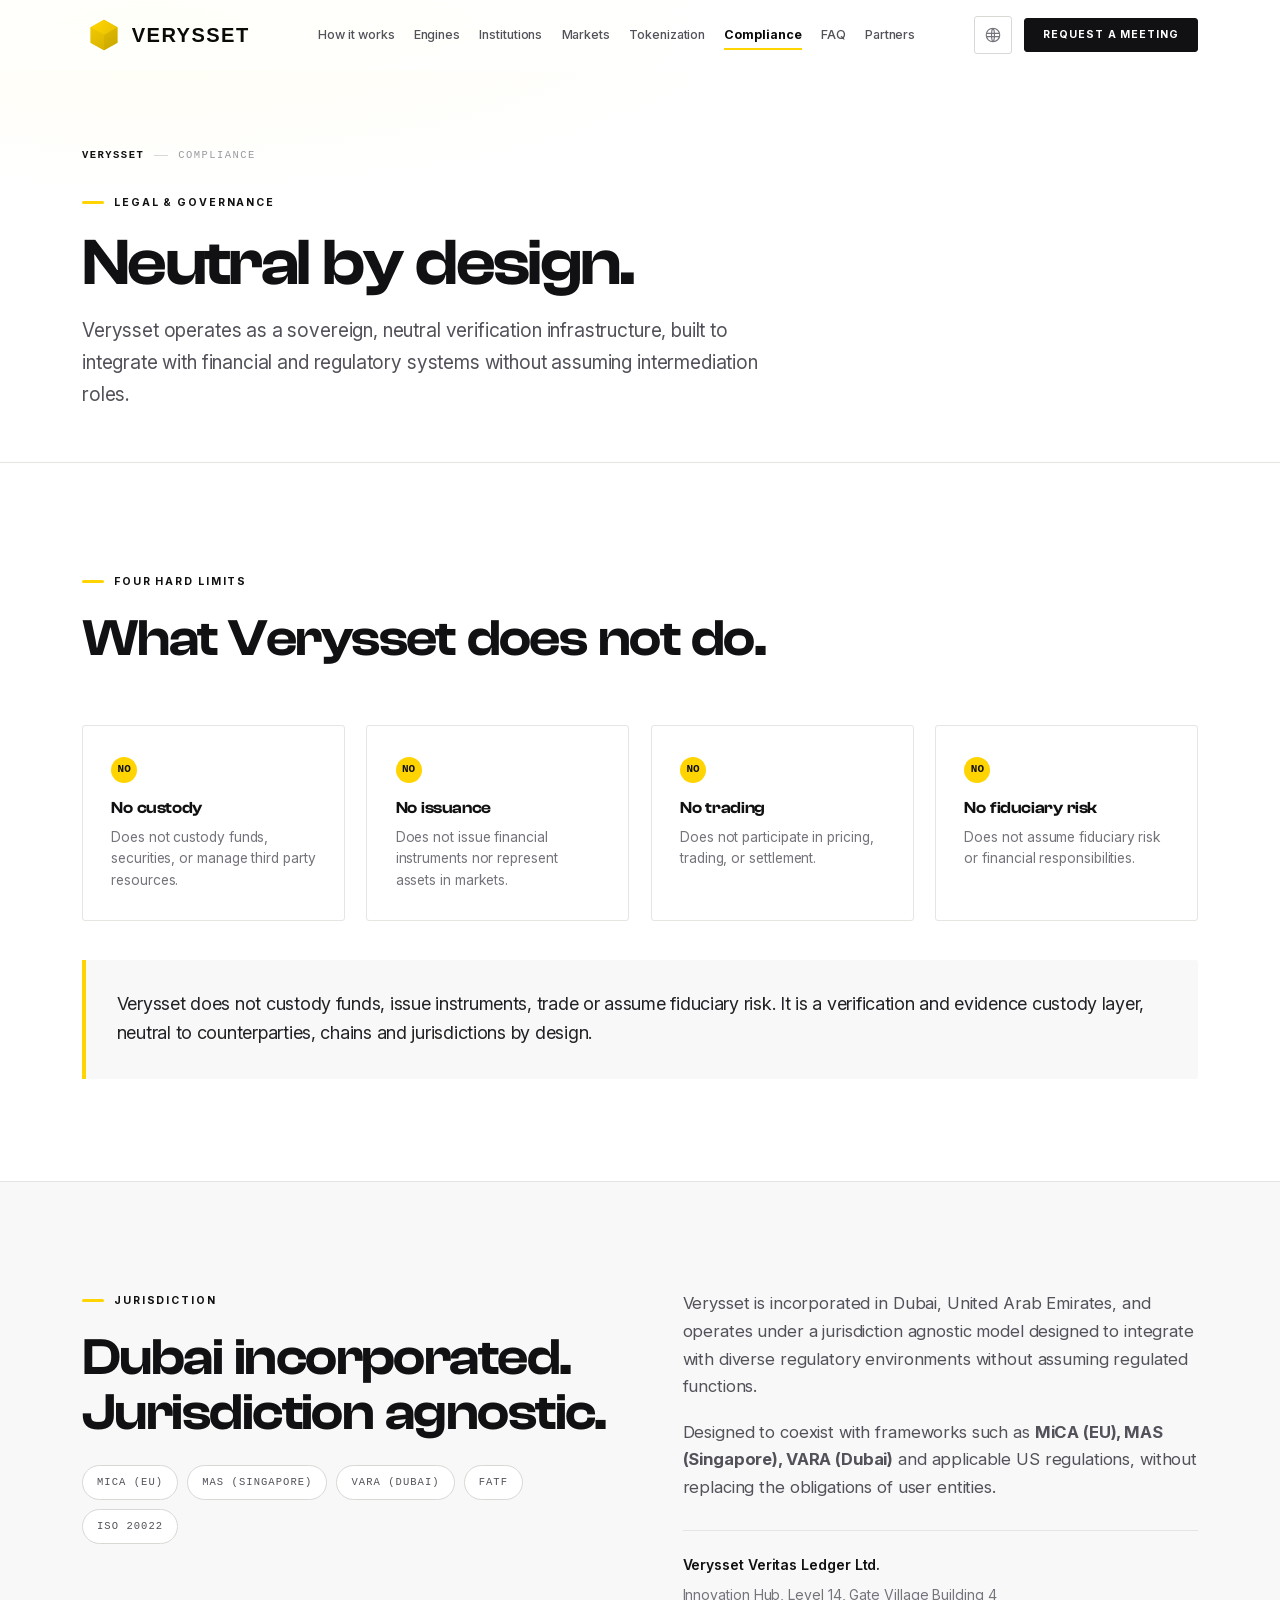
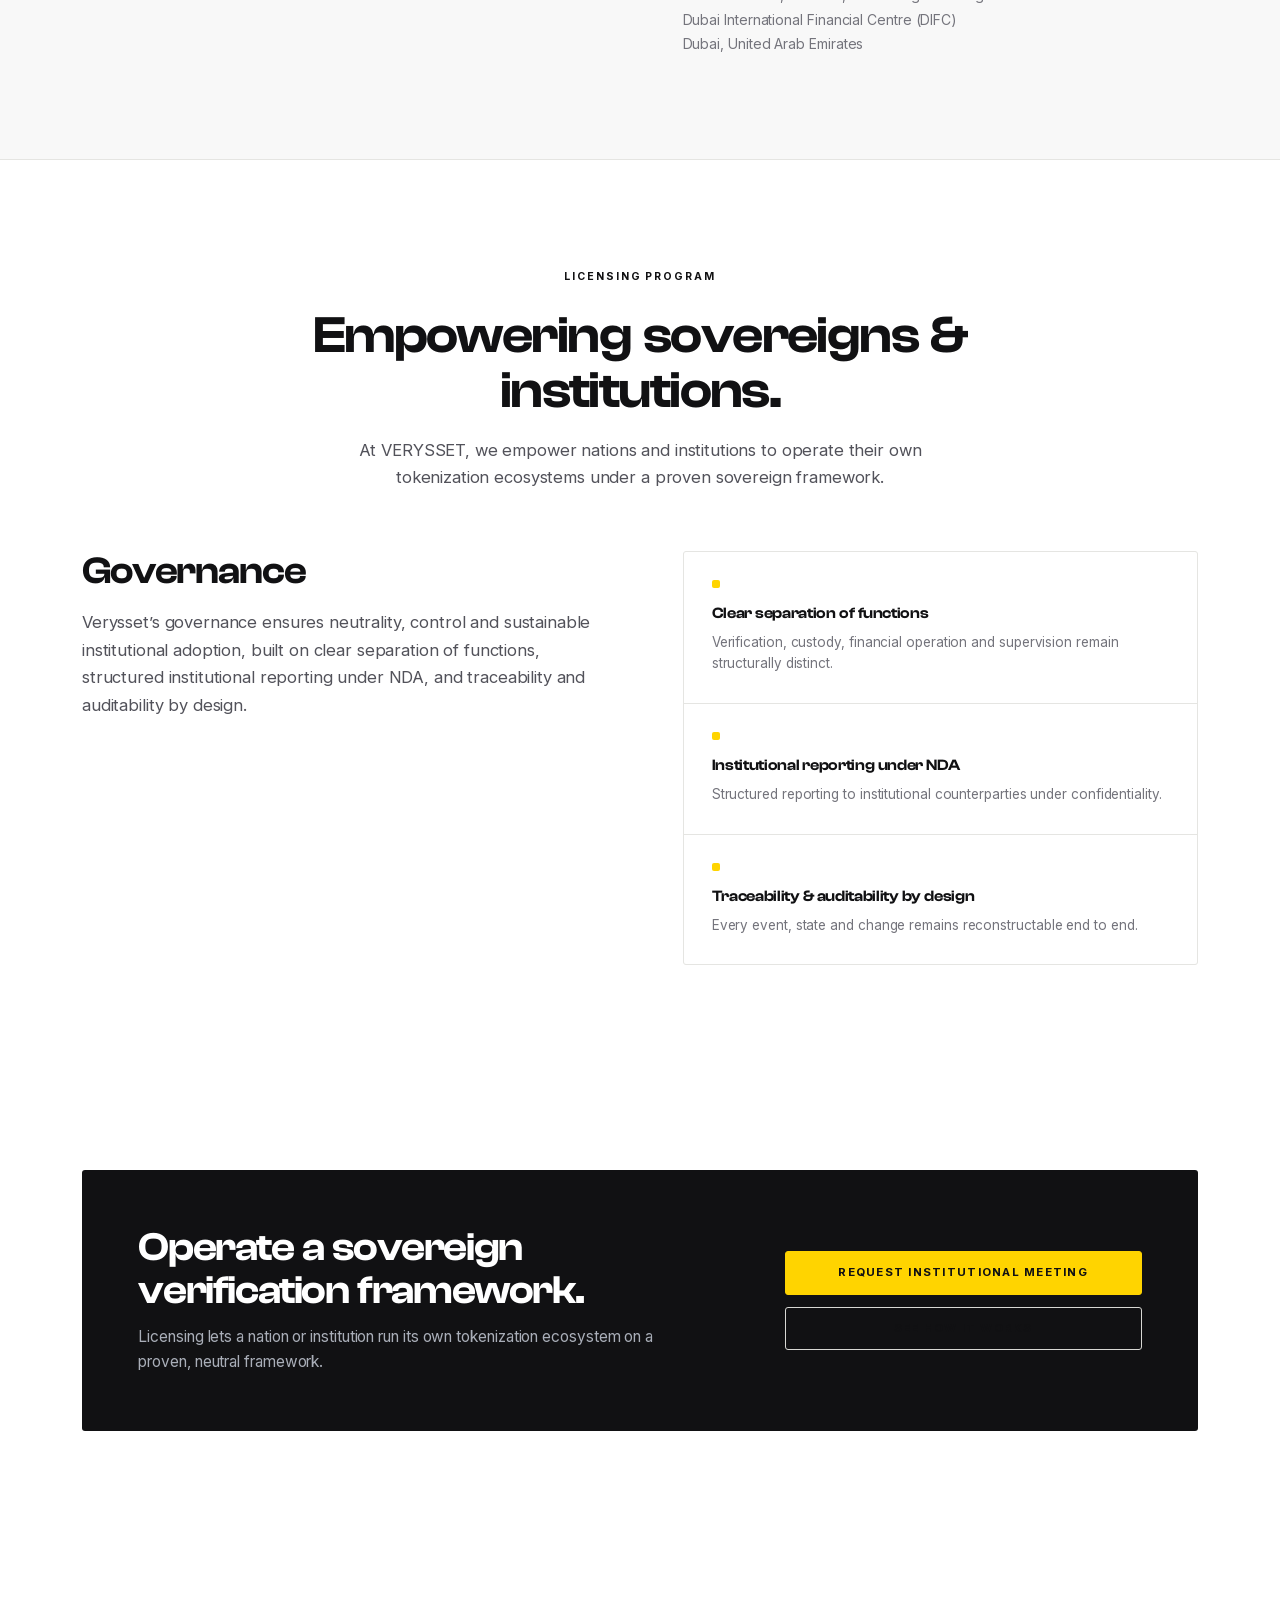
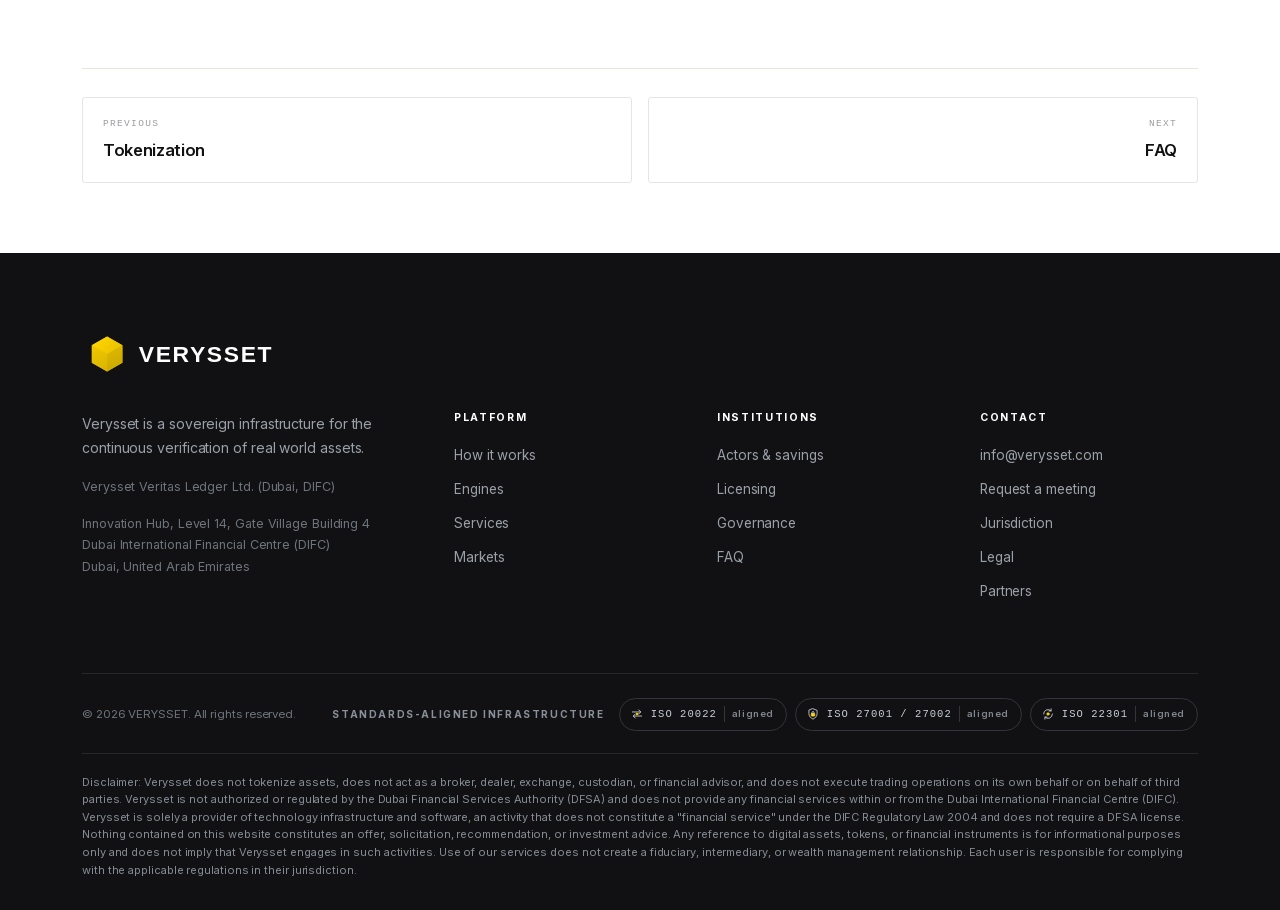
==== commit d16db906: "Round 3: hero stats strip, ISO badges, legal disclaimer, entity cleanup - Hero stats strip: semantic" ====
--- a/compliance.html
+++ b/compliance.html
@@ -32,7 +32,9 @@
 <div class="fcol"><h5 data-i18n="institutions.2c9d">Institutions</h5><a href="institutions.html" data-i18n="actors-savings.ee46">Actors &amp; savings</a><a href="compliance.html#licensing" data-i18n="licensing.0b9c">Licensing</a><a href="compliance.html#governance" data-i18n="governance.5a93">Governance</a><a href="faq.html" data-i18n="faq.1fe9">FAQ</a></div>
 <div class="fcol"><h5 data-i18n="contact.bbaf">Contact</h5><a href="mailto:info@verysset.com" data-i18n="info-verysset-com.39fa">info@verysset.com</a><a href="contact.html" data-i18n="request-a-meeting.c277">Request a meeting</a><a href="compliance.html#jurisdiction" data-i18n="jurisdiction.a151">Jurisdiction</a><a href="compliance.html" data-i18n="legal.a10a">Legal</a><a href="partners.html" data-i18n="partners.fd6d">Partners</a></div>
 </div>
-<div class="fbot"><span data-i18n="2026-verysset-all-rights-reserved.677c">&copy; 2026 VERYSSET. All rights reserved.</span><span data-i18n="incorporated-under-mas-singapore-licensed-by-v.e9e7">Incorporated under MAS (Singapore) &amp; licensed by VARA (Dubai). Legally aligned with MAS, VARA, MiCA &amp; FATF.</span></div>
+<div class="fbot"><span class="fcopy" data-i18n="2026-verysset-all-rights-reserved.677c">&copy; 2026 VERYSSET. All rights reserved.</span>
+<div class="fstd"><span class="fstdl" data-i18n="standards-aligned-infrastructure.61ca">Standards-aligned infrastructure</span><ul class="fbadges" aria-label="Standards-aligned infrastructure: ISO 20022, ISO 27001, ISO 27002, ISO 22301"><li class="fbadge"><svg class="fbi" viewBox="0 0 24 24" aria-hidden="true" focusable="false"><title>Interoperability</title><path d="M4 8.5h14M15 5l3.5 3.5L15 12M20 15.5H6M9 12l-3.5 3.5L9 19"/><circle class="acf" cx="12" cy="12" r="1.6"/></svg><span data-i18n="iso-20022.1f66">ISO 20022</span><small data-i18n="aligned.165f">aligned</small></li><li class="fbadge"><svg class="fbi" viewBox="0 0 24 24" aria-hidden="true" focusable="false"><title>Information security</title><path d="M12 3l7 2.8v5.4c0 4.3-2.9 7.9-7 9.6-4.1-1.7-7-5.3-7-9.6V5.8z"/><rect class="acf" x="9" y="11" width="6" height="4.6" rx="1"/><path d="M10.2 11V9.6a1.8 1.8 0 0 1 3.6 0V11"/></svg><span data-i18n="iso-27001-27002.c48b">ISO 27001 / 27002</span><small data-i18n="aligned.165f">aligned</small></li><li class="fbadge"><svg class="fbi" viewBox="0 0 24 24" aria-hidden="true" focusable="false"><title>Business continuity</title><path d="M19.5 12a7.5 7.5 0 0 1-12.8 5.3M4.5 12a7.5 7.5 0 0 1 12.8-5.3"/><path d="M17.3 3.1v3.6h-3.6M6.7 20.9v-3.6h3.6"/><circle class="acf" cx="12" cy="12" r="2"/></svg><span data-i18n="iso-22301.76e7">ISO 22301</span><small data-i18n="aligned.165f">aligned</small></li></ul></div></div>
+<div class="fdisc" lang="en" dir="ltr" data-noi18n><p>Disclaimer: Verysset does not tokenize assets, does not act as a broker, dealer, exchange, custodian, or financial advisor, and does not execute trading operations on its own behalf or on behalf of third parties. Verysset is not authorized or regulated by the Dubai Financial Services Authority (DFSA) and does not provide any financial services within or from the Dubai International Financial Centre (DIFC). Verysset is solely a provider of technology infrastructure and software, an activity that does not constitute a &quot;financial service&quot; under the DIFC Regulatory Law 2004 and does not require a DFSA license. Nothing contained on this website constitutes an offer, solicitation, recommendation, or investment advice. Any reference to digital assets, tokens, or financial instruments is for informational purposes only and does not imply that Verysset engages in such activities. Use of our services does not create a fiduciary, intermediary, or wealth management relationship. Each user is responsible for complying with the applicable regulations in their jurisdiction.</p></div>
 </div></footer>
 <button class="ttop" aria-label="Back to top"><svg viewBox="0 0 24 24" aria-hidden="true"><path d="M12 19V5m-7 7 7-7 7 7"/></svg></button>
 <script src="assets/site.js"></script>
--- a/assets/site.css
+++ b/assets/site.css
@@ -168,7 +168,7 @@
 [dir=rtl] .skip{left:auto;right:0}
 [dir=rtl] .chip{border-left:0;border-right:1px solid var(--line)}
 [dir=rtl] .chip:first-child{border-right:0}
-[dir=rtl] .chip b .u{margin-left:0;margin-right:3px}
+[dir=rtl] .cl .dot{margin-right:0;margin-left:7px}
 [dir=rtl] .card::after,[dir=rtl] .step::before{left:auto;right:0}
 [dir=rtl] .step{padding-right:clamp(18px,2.2vw,32px);padding-left:0;border-right:0;border-left:1px solid var(--line)}
 [dir=rtl] .step:last-child{border-left:0;padding-left:0}
@@ -264,14 +264,36 @@
 [dir=rtl] .hero h1 em::after{transform-origin:right;bottom:-.04em;height:.16em}
 .hsub{margin:24px auto 0;max-width:60ch;font-size:clamp(15.5px,1.5vw,19px);color:var(--mid);line-height:1.6;letter-spacing:-.01em}
 .hcta{margin-top:34px;display:flex;align-items:center;justify-content:center;gap:14px 24px;flex-wrap:wrap}
-.chips{margin-top:clamp(40px,5.5vw,70px);border-top:1px solid var(--line);border-bottom:1px solid var(--line);
-  display:grid;grid-template-columns:repeat(3,1fr)}
-.chip{padding:22px 14px;text-align:center;border-left:1px solid var(--line)}
+/* hero stats strip: three sections, hairline dividers, icon + number + label + one line caption */
+.chips{margin:clamp(40px,5.5vw,70px) 0 0;padding:0;list-style:none;border-top:1px solid var(--line);border-bottom:1px solid var(--line);
+  display:grid;grid-template-columns:repeat(3,minmax(0,1fr))}
+.chip{display:flex;align-items:flex-start;gap:16px;min-width:0;text-align:start;
+  padding:clamp(22px,2.6vw,34px) clamp(16px,2.4vw,34px);border-left:1px solid var(--line)}
 .chip:first-child{border-left:0}
-.chip b{display:block;font-size:clamp(21px,2.5vw,31px);font-weight:600;letter-spacing:-.035em;line-height:1;font-variant-numeric:tabular-nums}
-.chip b .u{font-size:.5em;letter-spacing:.02em;color:var(--muted);margin-left:3px}
-.chip s{display:block;text-decoration:none;margin-top:9px;font-size:10px;font-weight:700;
-  letter-spacing:.15em;text-transform:uppercase;color:var(--faint)}
+.cib{flex:none;display:grid;place-items:center;width:42px;height:42px;margin-top:-2px;border:1px solid var(--line2);border-radius:var(--r);
+  background:var(--paper);color:var(--ink);transition:border-color .15s ease,background-color .15s ease,box-shadow .15s ease,transform .15s ease}
+.ci{display:block;width:22px;height:22px;fill:none;stroke:currentColor;stroke-width:1.5;stroke-linecap:round;stroke-linejoin:round;overflow:visible}
+.ci .acf{fill:var(--yl);transform-box:fill-box;transform-origin:center;transition:transform .15s ease}
+.chip:hover .cib{border-color:var(--yl);background:var(--yl-w);box-shadow:0 0 0 4px rgba(255,212,0,.22),0 8px 20px -10px rgba(230,191,0,.9);transform:scale(1.06)}
+.chip:hover .ci .acf{transform:scale(1.14)}
+.cbd{flex:1;min-width:0}
+.chip b{display:block;font-family:var(--disp);font-size:clamp(24px,2.7vw,34px);font-weight:600;letter-spacing:-.03em;line-height:1;
+  color:var(--ink);font-variant-numeric:tabular-nums}
+.chip b .u{font-family:var(--sans);font-size:.4em;font-weight:600;letter-spacing:.02em;color:var(--muted);margin-inline-start:5px;white-space:nowrap}
+.cl{display:block;margin-top:10px;font-size:10px;font-weight:700;line-height:1.45;letter-spacing:.15em;text-transform:uppercase;color:var(--muted)}
+.cc{margin-top:8px;font-size:13px;line-height:1.5;color:var(--mid);max-width:34ch}
+html[lang=ar] .cl,html[lang=ar] .fstdl,html[lang=ar] .fbadge small{letter-spacing:0}
+@media(max-width:1000px){
+  .chip{flex-direction:column;align-items:center;text-align:center;gap:14px;padding:24px 14px}
+  .cc{margin-inline:auto;font-size:12.5px}
+}
+@media(max-width:720px){
+  .chips{grid-template-columns:1fr}
+  .chip{flex-direction:row;align-items:flex-start;text-align:start;gap:16px;padding:20px 2px;border-left:0;border-top:1px solid var(--line)}
+  [dir=rtl] .chip{border-right:0}
+  .chip:first-child{border-top:0}
+  .cc{margin-inline:0;max-width:46ch}
+}
 .dot{display:inline-block;width:6px;height:6px;border-radius:50%;background:var(--yl);
   margin-right:7px;vertical-align:middle;animation:pl 2.4s ease-in-out infinite}
 @keyframes pl{0%,100%{opacity:1}50%{opacity:.25}}
@@ -582,12 +604,22 @@
 
 /* ---------- governance map ---------- */
 /* The stage is a one cell grid: the map box and the copy share cell 1/1, so the row
-   grows to whichever is taller. The copy is never clipped, in any language. */
+   grows to whichever is taller. The copy is never clipped, in any language.
+   The map box then STRETCHES to that row height instead of floating centred in it,
+   so the copy panel always sits on artwork and never on bare stage background.
+   ::before carries the artwork ratio, which keeps the row at least as tall as the
+   map would naturally be; the image fills the box with object-fit:cover anchored
+   right, so the only thing ever cropped is the empty left third of the render.
+   The overlay svg is sized to the very same scaled box (height:100% + the identical
+   1289/357 ratio, pinned right), so every node label stays on its geography. */
 .govstage{position:relative;border-radius:6px;overflow:clip;background:#0c0d10;border:1px solid #23262c;isolation:isolate;
   display:grid;grid-template-columns:minmax(0,1fr)}
-.gmapbox{grid-area:1/1;position:relative;align-self:center;min-width:0}
-.govstage img.gmap{display:block;width:100%;height:auto;filter:hue-rotate(14deg) saturate(1.2) brightness(1.02)}
-.govsvg{position:absolute;inset:0;width:100%;height:100%;z-index:2}
+.gmapbox{grid-area:1/1;position:relative;align-self:stretch;min-width:0;overflow:clip}
+.gmapbox::before{content:"";display:block;width:100%;aspect-ratio:1289/357}
+.govstage img.gmap{position:absolute;inset:0;display:block;width:100%;height:100%;
+  object-fit:cover;object-position:100% 50%;filter:hue-rotate(14deg) saturate(1.2) brightness(1.02)}
+.govsvg{position:absolute;top:0;right:0;left:auto;height:100%;width:auto;max-width:none;
+  aspect-ratio:1289/357;z-index:2}
 .govcopy{grid-area:1/1;position:relative;justify-self:start;width:clamp(280px,46%,580px);max-width:100%;min-width:0;
   z-index:3;display:flex;flex-direction:column;justify-content:center;
   padding:clamp(18px,2.6vw,40px);overflow-wrap:anywhere;
@@ -650,7 +682,23 @@
 .fcol a{display:block;padding:6px 0;font-size:13.5px;color:#9aa0a8;transition:color .2s,padding-left .2s}
 .fcol a:hover{color:var(--yl);padding-left:5px}
 .fbot{margin-top:clamp(38px,5vw,64px);padding-top:24px;border-top:1px solid #26272b;display:flex;flex-wrap:wrap;gap:12px 28px;
-  justify-content:space-between;font-size:11.5px;color:#6f757d}
+  justify-content:space-between;align-items:center;font-size:11.5px;color:#6f757d}
+/* standards badges: alignment, not certification. Text badges only, no ISO marks. */
+.fstd{display:flex;flex-wrap:wrap;align-items:center;gap:10px 14px}
+.fstdl{font-size:10px;font-weight:700;letter-spacing:.16em;text-transform:uppercase;color:#8a9099}
+.fbadges{display:flex;flex-wrap:wrap;gap:8px;margin:0;padding:0;list-style:none}
+.fbadge{display:inline-flex;align-items:center;gap:7px;font-family:var(--mono);font-size:10.5px;letter-spacing:.1em;text-transform:uppercase;
+  white-space:nowrap;border:1px solid #33353b;border-radius:999px;padding:7px 12px 7px 10px;color:#c8cdd6;
+  transition:border-color .15s ease,background-color .15s ease,color .15s ease}
+.fbadge small{font-family:var(--sans);font-size:9.5px;font-weight:600;letter-spacing:.06em;text-transform:none;color:#80868f;
+  padding-inline-start:7px;border-inline-start:1px solid #33353b}
+.fbadge:hover{border-color:var(--yl);background:rgba(255,212,0,.08);color:#fff}
+.fbadge:hover small{color:#c8cdd6}
+.fbi{width:14px;height:14px;flex:none;fill:none;stroke:currentColor;stroke-width:1.5;stroke-linecap:round;stroke-linejoin:round}
+.fbi .acf{fill:var(--yl);stroke:var(--yl)}
+/* legal disclaimer: authoritative English on every locale, always the last block */
+.fdisc{margin-top:22px;padding-top:20px;border-top:1px solid #26272b;text-align:left}
+.fdisc p{margin:0;font-size:11px;line-height:1.6;color:#868c95;overflow-wrap:break-word}
 
 /* ================= PLANET MAP - GEO SENTINEL ORBITAL SWEEP ================= */
 .planetsec{position:relative;background:var(--bg);overflow:hidden}
@@ -812,9 +860,6 @@
   .pgnav a.next{text-align:left;align-items:flex-start}
 }
 @media(max-width:600px){
-  .chips{grid-template-columns:1fr}
-  .chip{border-left:0;border-top:1px solid var(--line)}
-  .chip:first-child{border-top:0}
   .vgrid{grid-template-columns:1fr}
   .fgrid{grid-template-columns:1fr}
   .fa p{padding-right:0}
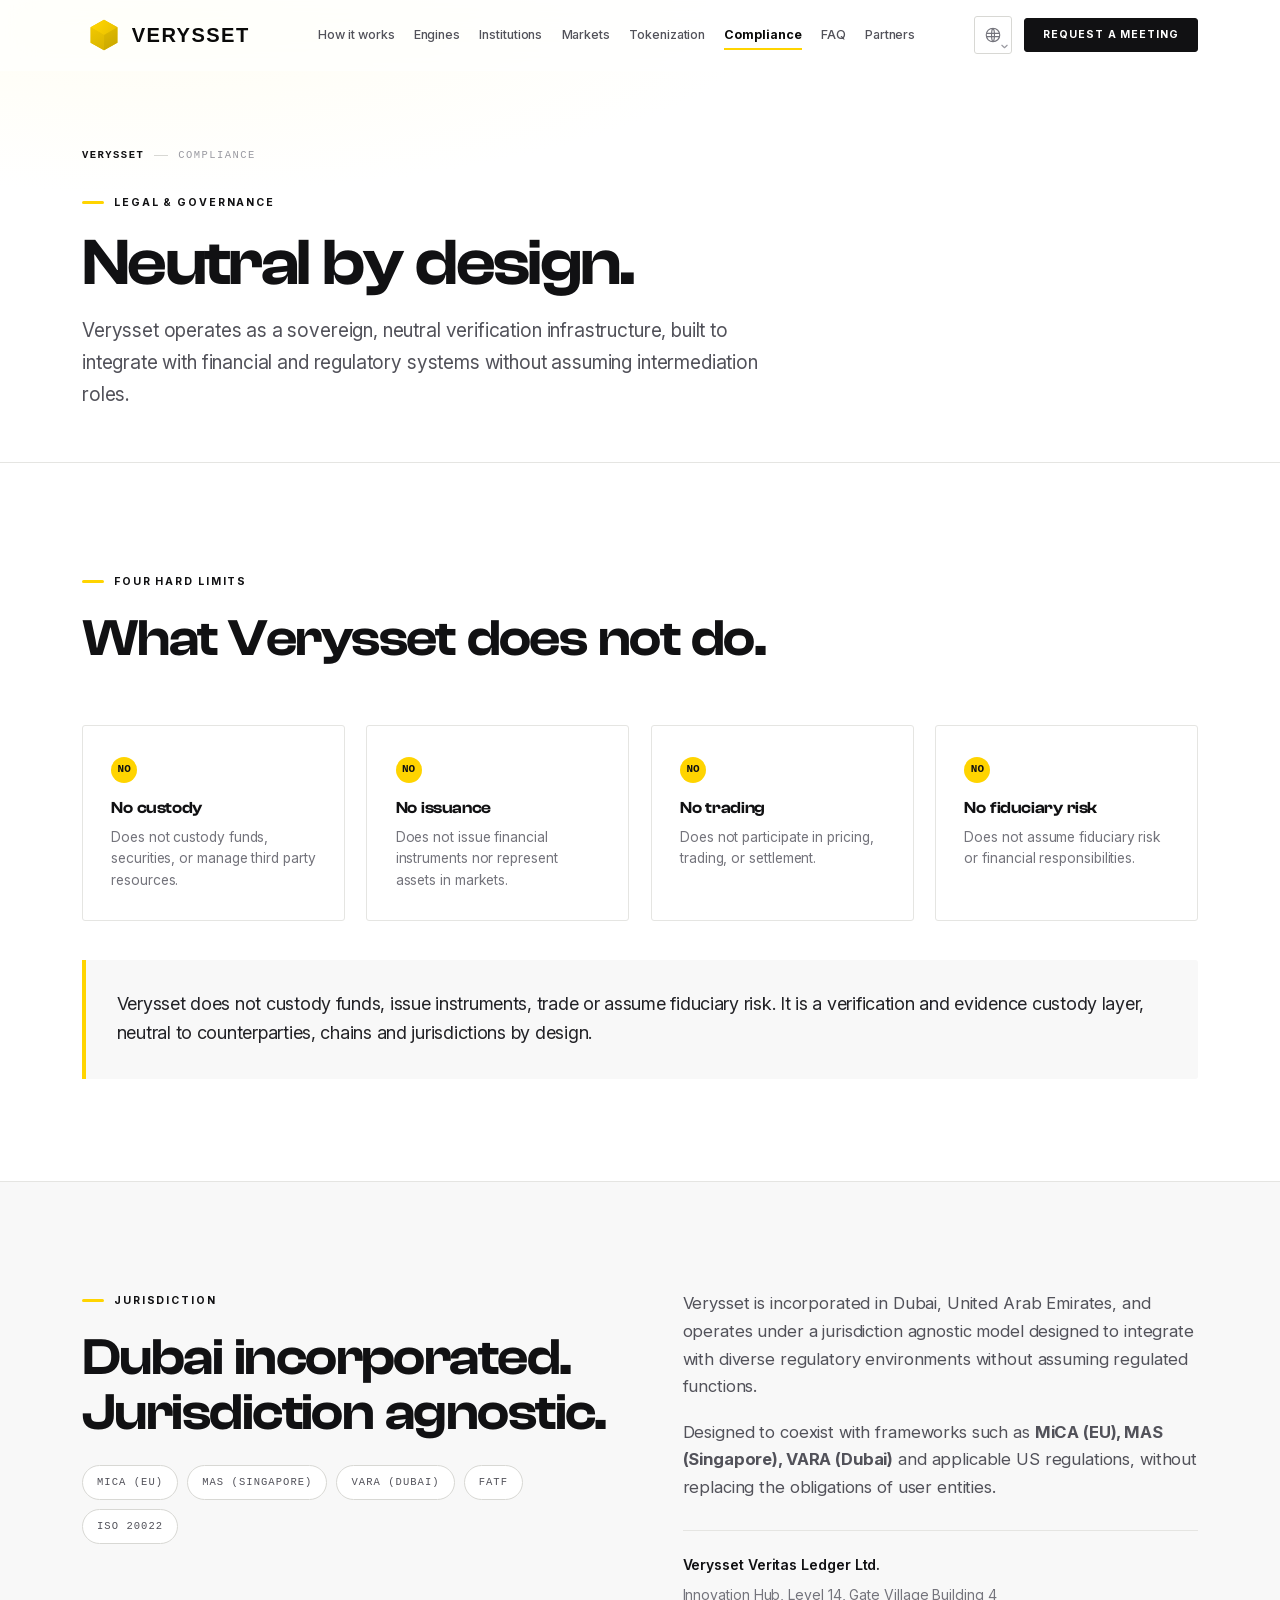
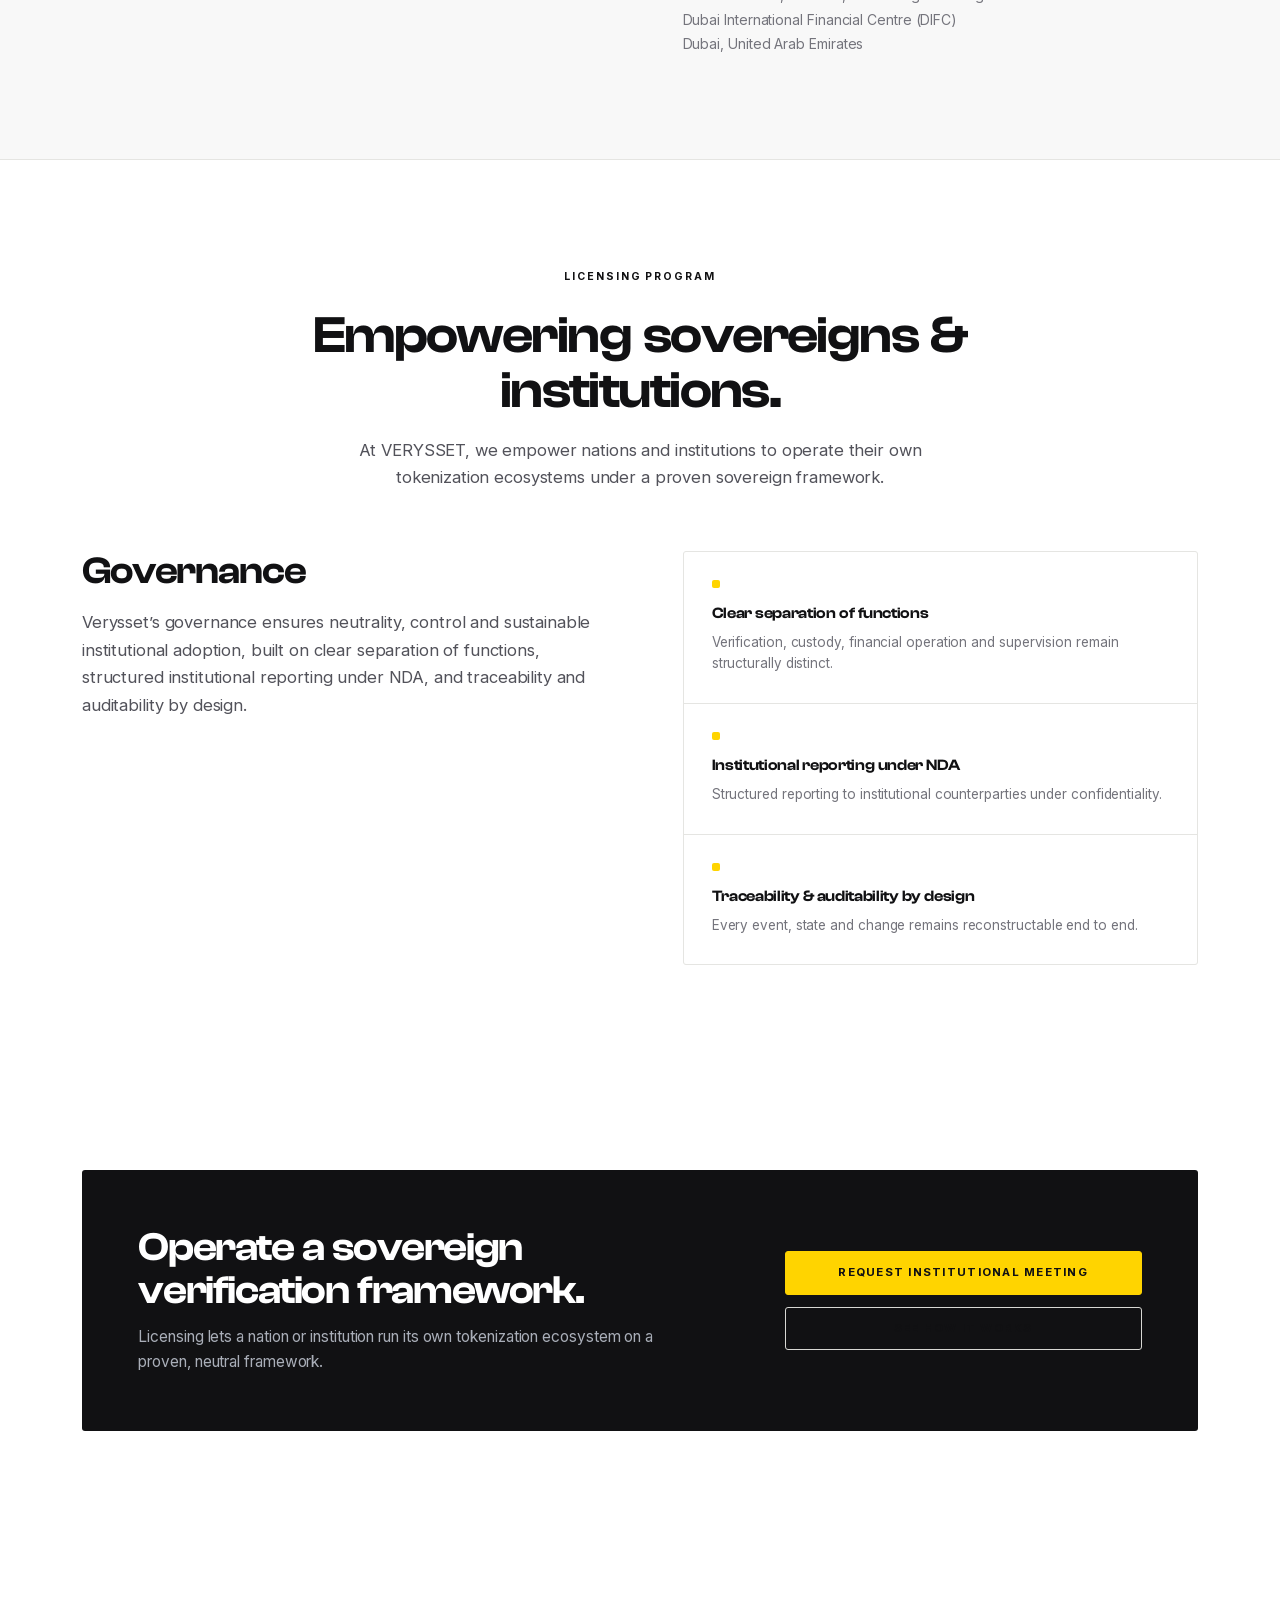
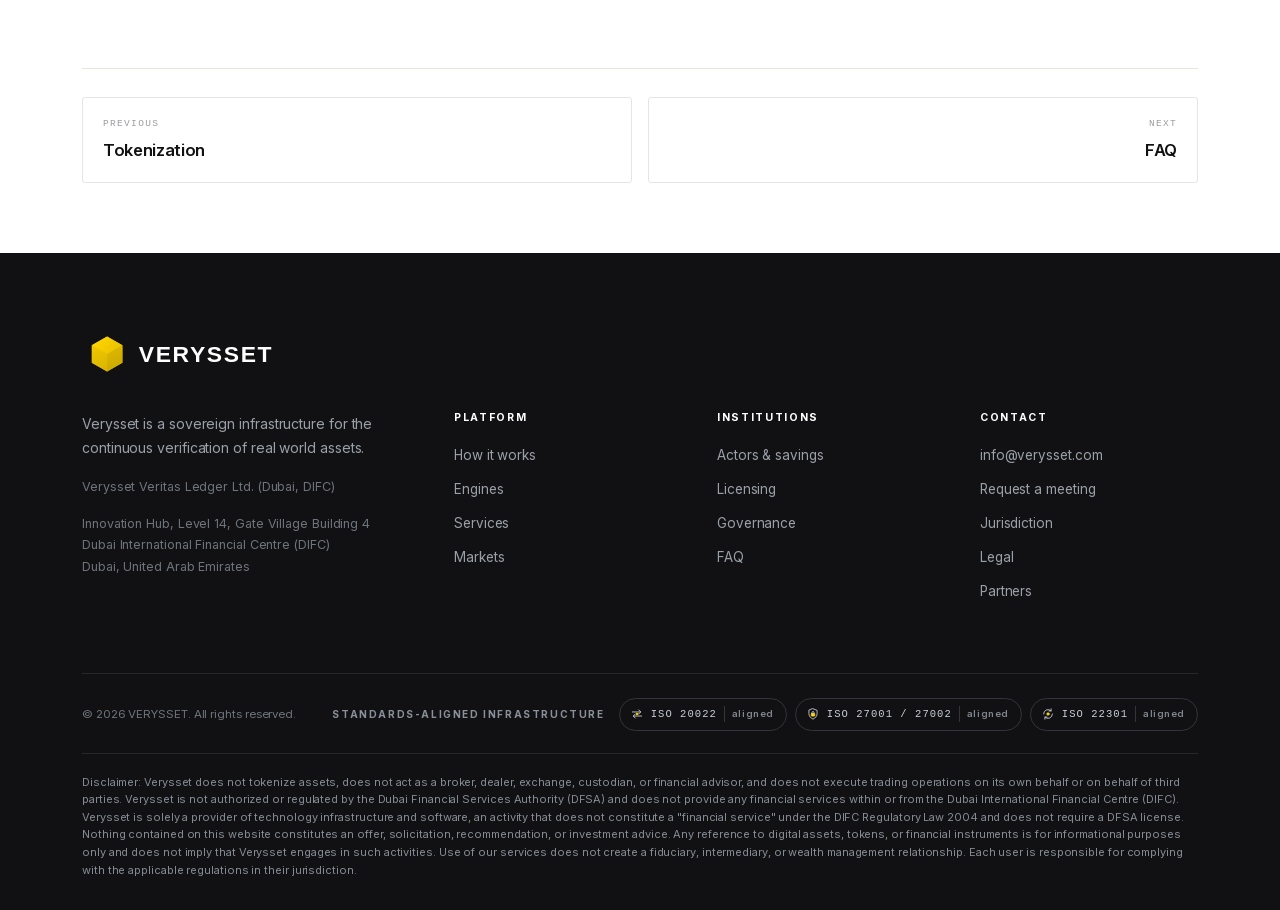
==== commit f45b1070: "Language selector: native name listbox with checkmark, full keyboard support - Globe trigger is now " ====
--- a/compliance.html
+++ b/compliance.html
@@ -18,7 +18,7 @@
 <header class="nav" id="nav"><div class="nrow">
 <a class="brand" href="index.html" aria-label="Verysset home"><img class="blogo" src="assets/verysset-logo.svg" alt="Verysset" width="178" height="42" decoding="async"></a>
 <nav class="nmenu" aria-label="Primary"><a href="how-it-works.html" data-i18n="how-it-works.9ffd">How it works</a><a href="engines.html" data-i18n="engines.b61d">Engines</a><a href="institutions.html" data-i18n="institutions.2c9d">Institutions</a><a href="markets.html" data-i18n="markets.52c3">Markets</a><a href="tokenization.html" data-i18n="tokenization.4d61">Tokenization</a><a href="compliance.html" class="cur" aria-current="page" data-i18n="compliance.9c04">Compliance</a><a href="faq.html" data-i18n="faq.1fe9">FAQ</a><a href="partners.html" data-i18n="partners.fd6d">Partners</a></nav>
-<div class="nact"><div class="lang" data-noi18n><svg class="lgi" viewBox="0 0 24 24" width="18" height="18" aria-hidden="true" focusable="false"><path d="M12 3a9 9 0 1 0 0 18 9 9 0 0 0 0-18M3.3 9.8h17.4M3.3 14.2h17.4M12 3c2.6 2.6 2.6 15.4 0 18-2.6-2.6-2.6-15.4 0-18"/></svg><select id="langsel" class="lsel" title="Language" aria-label="Language"><option value="en">English</option><option value="es">Español</option><option value="pt">Português</option><option value="zh">中文</option><option value="ru">Русский</option><option value="ar">العربية</option></select></div><a class="btn sm" href="contact.html" data-i18n="request-a-meeting.c277">Request a meeting</a>
+<div class="nact"><div class="lang" data-noi18n><button type="button" id="langsel" class="lbtn" title="Language" aria-label="Language" aria-haspopup="listbox" aria-expanded="false" aria-controls="langlist"><svg class="lgi" viewBox="0 0 24 24" width="18" height="18" aria-hidden="true" focusable="false"><path d="M12 3a9 9 0 1 0 0 18 9 9 0 0 0 0-18M3.3 9.8h17.4M3.3 14.2h17.4M12 3c2.6 2.6 2.6 15.4 0 18-2.6-2.6-2.6-15.4 0-18"/></svg><svg class="lchev" viewBox="0 0 8 5" width="7" height="5" aria-hidden="true" focusable="false"><path d="M1 1.1 4 3.9 7 1.1"/></svg></button><ul class="lmenu" id="langlist" role="listbox" aria-label="Language" tabindex="-1"><li role="option" id="lopt-en" data-lang="en" lang="en" aria-selected="true"><svg class="lck" viewBox="0 0 16 16" width="13" height="13" aria-hidden="true" focusable="false"><path d="M3.4 8.6 6.5 11.6 12.6 4.6"/></svg><span class="lnm">English</span></li><li role="option" id="lopt-es" data-lang="es" lang="es" aria-selected="false"><svg class="lck" viewBox="0 0 16 16" width="13" height="13" aria-hidden="true" focusable="false"><path d="M3.4 8.6 6.5 11.6 12.6 4.6"/></svg><span class="lnm">Español</span></li><li role="option" id="lopt-pt" data-lang="pt" lang="pt" aria-selected="false"><svg class="lck" viewBox="0 0 16 16" width="13" height="13" aria-hidden="true" focusable="false"><path d="M3.4 8.6 6.5 11.6 12.6 4.6"/></svg><span class="lnm">Português</span></li><li role="option" id="lopt-zh" data-lang="zh" lang="zh" aria-selected="false"><svg class="lck" viewBox="0 0 16 16" width="13" height="13" aria-hidden="true" focusable="false"><path d="M3.4 8.6 6.5 11.6 12.6 4.6"/></svg><span class="lnm">中文</span></li><li role="option" id="lopt-ru" data-lang="ru" lang="ru" aria-selected="false"><svg class="lck" viewBox="0 0 16 16" width="13" height="13" aria-hidden="true" focusable="false"><path d="M3.4 8.6 6.5 11.6 12.6 4.6"/></svg><span class="lnm">Русский</span></li><li role="option" id="lopt-ar" data-lang="ar" lang="ar" aria-selected="false"><svg class="lck" viewBox="0 0 16 16" width="13" height="13" aria-hidden="true" focusable="false"><path d="M3.4 8.6 6.5 11.6 12.6 4.6"/></svg><span class="lnm" dir="rtl">العربية</span></li></ul></div><a class="btn sm" href="contact.html" data-i18n="request-a-meeting.c277">Request a meeting</a>
 <button class="burg" id="burg" aria-label="Menu" aria-expanded="false" aria-controls="drawer"><span></span></button></div>
 </div><div class="drawer" id="drawer"><a href="index.html" data-i18n="home.8cf0">Home</a><a href="how-it-works.html" data-i18n="how-it-works.9ffd">How it works</a><a href="engines.html" data-i18n="engines.b61d">Engines</a><a href="institutions.html" data-i18n="institutions.2c9d">Institutions</a><a href="markets.html" data-i18n="markets.52c3">Markets</a><a href="tokenization.html" data-i18n="tokenization.4d61">Tokenization</a><a href="compliance.html" class="cur" aria-current="page" data-i18n="compliance.9c04">Compliance</a><a href="faq.html" data-i18n="faq.1fe9">FAQ</a><a href="partners.html" data-i18n="partners.fd6d">Partners</a><a href="contact.html" data-i18n="contact.bbaf">Contact</a><a class="btn" href="contact.html" data-i18n="request-a-meeting.c277">Request a meeting</a></div></header>
 <main id="main"><section class="phead"><div class="wrap"><div class="crumb rv"><b data-i18n="verysset.f3ef">Verysset</b><i></i><span data-i18n="compliance.9c04">Compliance</span></div><span class="eb rv" data-i="1" data-i18n="legal-governance.d1bd">Legal &amp; governance</span><h1 class="rv" data-i="2" style="margin-top:18px" data-i18n="neutral-by-design.9ca6">Neutral by design.</h1><p class="lede rv" data-i="3" data-i18n="verysset-operates-as-a-sovereign-neutral-verif.fc18">Verysset operates as a sovereign, neutral verification infrastructure, built to integrate with financial and regulatory systems without assuming intermediation roles.</p></div></section><section class="sec" id="legal"><div class="wrap"><div class="rv"><span class="eb" data-i18n="four-hard-limits.618a">Four hard limits</span><h2 class="t" data-i18n="what-verysset-does-not-do.250c">What Verysset does not do.</h2></div><div class="g4 mt"><div class="no rv" data-i="0"><span class="nx" aria-hidden="true" data-i18n="no.c2f3">NO</span><h4 data-i18n="no-custody.5201">No custody</h4><p data-i18n="does-not-custody-funds-securities-or-manage.56b8">Does not custody funds, securities, or manage third party resources.</p></div><div class="no rv" data-i="1"><span class="nx" aria-hidden="true" data-i18n="no.c2f3">NO</span><h4 data-i18n="no-issuance.6729">No issuance</h4><p data-i18n="does-not-issue-financial-instruments-nor-repre.36df">Does not issue financial instruments nor represent assets in markets.</p></div><div class="no rv" data-i="2"><span class="nx" aria-hidden="true" data-i18n="no.c2f3">NO</span><h4 data-i18n="no-trading.9410">No trading</h4><p data-i18n="does-not-participate-in-pricing-trading-or.178b">Does not participate in pricing, trading, or settlement.</p></div><div class="no rv" data-i="3"><span class="nx" aria-hidden="true" data-i18n="no.c2f3">NO</span><h4 data-i18n="no-fiduciary-risk.bdc5">No fiduciary risk</h4><p data-i18n="does-not-assume-fiduciary-risk-or-financial.ee18">Does not assume fiduciary risk or financial responsibilities.</p></div></div><p class="neu rv" data-i18n="verysset-does-not-custody-funds-issue-instrume.acb1">Verysset does not custody funds, issue instruments, trade or assume fiduciary risk. It is a verification and evidence custody layer, neutral to counterparties, chains and jurisdictions by design.</p></div></section><section class="sec alt" id="jurisdiction"><div class="wrap"><div class="g2b"><div class="rv"><span class="eb" data-i18n="jurisdiction.a151">Jurisdiction</span><h2 class="t w" data-i18n="dubai-incorporated-jurisdiction-agnostic.999b">Dubai incorporated. Jurisdiction agnostic.</h2><div class="frames"><span class="fr" data-i18n="mica-eu.646f">MiCA (EU)</span><span class="fr" data-i18n="mas-singapore.774c">MAS (Singapore)</span><span class="fr" data-i18n="vara-dubai.8b26">VARA (Dubai)</span><span class="fr" data-i18n="fatf.65f5">FATF</span><span class="fr" data-i18n="iso-20022.1f66">ISO 20022</span></div></div><div class="rv" data-i="1"><p class="lede" style="margin-top:6px" data-i18n="verysset-is-incorporated-in-dubai-united-arab.2f09">Verysset is incorporated in Dubai, United Arab Emirates, and operates under a jurisdiction agnostic model designed to integrate with diverse regulatory environments without assuming regulated functions.</p><p class="lede"><span data-i18n="designed-to-coexist-with-frameworks-such-as.9a5e">Designed to coexist with frameworks such as</span> <strong data-i18n="mica-eu-mas-singapore-vara-dubai.cdab">MiCA (EU), MAS (Singapore), VARA (Dubai)</strong> <span data-i18n="and-applicable-us-regulations-without-replacin.81c0">and applicable US regulations, without replacing the obligations of user entities.</span></p><hr class="hr" style="margin:28px 0 22px"><p class="addr"><b data-i18n="verysset-veritas-ledger-ltd.7d45">Verysset Veritas Ledger Ltd.</b><span data-i18n="innovation-hub-level-14-gate-village-building.98c8">Innovation Hub, Level 14, Gate Village Building 4</span><br><span data-i18n="dubai-international-financial-centre-difc.e6d9">Dubai International Financial Centre (DIFC)</span><br><span data-i18n="dubai-united-arab-emirates.79f7">Dubai, United Arab Emirates</span></p></div></div></div></section><section class="sec" id="licensing"><div class="wrap"><div class="ctr rv" style="max-width:820px;margin:0 auto"><span class="eb nb" data-i18n="licensing-program.c6df">Licensing program</span><h2 class="t" data-i18n="empowering-sovereigns-institutions.93ca">Empowering sovereigns &amp; institutions.</h2><p class="lede" data-i18n="at-verysset-we-empower-nations-and-institution.98eb">At VERYSSET, we empower nations and institutions to operate their own tokenization ecosystems under a proven sovereign framework.</p></div><div class="g2b mt" id="governance"><div class="rv"><h2 class="t w" style="font-size:clamp(24px,3vw,38px);margin-top:0" data-i18n="governance.5a93">Governance</h2><p class="lede" data-i18n="verysset-s-governance-ensures-neutrality-contr.799b">Verysset&rsquo;s governance ensures neutrality, control and sustainable institutional adoption, built on clear separation of functions, structured institutional reporting under NDA, and traceability and auditability by design.</p></div><div class="vgrid rv" data-i="1" style="grid-template-columns:1fr"><div class="v"><div class="vm"></div><h4 data-i18n="clear-separation-of-functions.647a">Clear separation of functions</h4><p data-i18n="verification-custody-financial-operation-and-s.e064">Verification, custody, financial operation and supervision remain structurally distinct.</p></div><div class="v"><div class="vm"></div><h4 data-i18n="institutional-reporting-under-nda.4ee4">Institutional reporting under NDA</h4><p data-i18n="structured-reporting-to-institutional-counterp.bb87">Structured reporting to institutional counterparties under confidentiality.</p></div><div class="v"><div class="vm"></div><h4 data-i18n="traceability-auditability-by-design.3e4b">Traceability &amp; auditability by design</h4><p data-i18n="every-event-state-and-change-remains-reconstru.5bf1">Every event, state and change remains reconstructable end to end.</p></div></div></div></div></section><section class="sec"><div class="wrap"><div class="ctab rv"><div><h2 data-i18n="operate-a-sovereign-verification-framework.dc73">Operate a sovereign verification framework.</h2><p data-i18n="licensing-lets-a-nation-or-institution-run.0166">Licensing lets a nation or institution run its own tokenization ecosystem on a proven, neutral framework.</p></div><div class="acts"><a class="btn yl" href="contact.html" data-i18n="request-institutional-meeting.abd9">Request institutional meeting</a><a class="btn gh" href="how-it-works.html" data-i18n="see-how-it-works.1921">See how it works</a></div></div></div></section><section class="sec tight"><div class="wrap"><div class="pgnav"><a href="tokenization.html"><span class="pl" data-i18n="previous.dd1f">Previous</span><span class="pt" data-i18n="tokenization.4d61">Tokenization</span></a><a class="next" href="faq.html"><span class="pl" data-i18n="next.10ac">Next</span><span class="pt" data-i18n="faq.1fe9">FAQ</span></a></div></div></section></main>
--- a/assets/site.css
+++ b/assets/site.css
@@ -134,26 +134,76 @@
 .nmenu a:hover::after,.nmenu a.cur::after{right:0}
 .nmenu a.cur{color:#0A0A09;font-weight:700;letter-spacing:-.005em}
 .nact{flex:none;display:flex;align-items:center;gap:12px}
-/* ---------- language control: one planet mark, no visible label ----------
-   A native <select> is stretched transparently over the globe so the control opens on
-   click, tap or keyboard and announces itself to a screen reader, with no popover code. */
-.lang{position:relative;display:inline-flex;align-items:center;justify-content:center;flex:none;
-  width:38px;height:38px;border:1px solid var(--line2);border-radius:var(--r);
-  transition:border-color .2s,background .2s}
-.lang:hover{border-color:var(--ink);background:var(--yl-w)}
-.lang:focus-within{border-color:var(--ink);box-shadow:0 0 0 3px var(--yl-w)}
-.lang .lgi{width:18px;height:18px;pointer-events:none;fill:none;stroke:var(--muted);
+/* ---------- language control: icon only globe + native name listbox ----------
+   The trigger is a real <button> (aria-haspopup=listbox). The panel is a light floating
+   list of the six languages in their own scripts, checkmark on the active one. Positioned
+   under the globe, right aligned (left aligned in RTL), nudged by site.js via --lx so it
+   never leaves the viewport, down to 320px wide screens. */
+.lang{position:relative;display:inline-flex;flex:none}
+.lbtn{position:relative;display:inline-flex;align-items:center;justify-content:center;
+  width:38px;height:38px;margin:0;padding:0;border:1px solid var(--line2);border-radius:var(--r);
+  background:transparent;color:var(--muted);font:inherit;cursor:pointer;
+  -webkit-tap-highlight-color:transparent;
+  transition:border-color .2s,background .2s,box-shadow .2s,color .2s}
+.lbtn:hover{border-color:var(--ink);background:var(--yl-w);color:var(--ink);
+  box-shadow:0 0 0 3px rgba(255,212,0,.38),0 0 14px rgba(255,212,0,.35)}
+.lbtn[aria-expanded=true]{border-color:var(--ink);background:var(--yl-w);color:var(--ink);
+  box-shadow:0 0 0 3px rgba(255,212,0,.5)}
+.lbtn:focus{outline:none}
+.lbtn:focus-visible{border-color:var(--ink);color:var(--ink);
+  box-shadow:0 0 0 2px #fff,0 0 0 4px var(--ink),0 0 0 7px rgba(255,212,0,.6)}
+.lbtn .lgi{width:18px;height:18px;pointer-events:none;fill:none;stroke:currentColor;
   stroke-width:1.5;stroke-linecap:round;stroke-linejoin:round;
-  transition:stroke .2s,transform .6s cubic-bezier(.2,.7,.2,1)}
-.lang:hover .lgi{stroke:var(--ink);transform:rotate(20deg)}
+  transition:transform .6s cubic-bezier(.2,.7,.2,1)}
+.lbtn:hover .lgi{transform:rotate(20deg)}
+/* tiny integrated chevron hint, bottom corner of the globe box */
+.lbtn .lchev{position:absolute;right:3px;bottom:4px;width:7px;height:5px;pointer-events:none;
+  fill:none;stroke:var(--faint);stroke-width:1.4;stroke-linecap:round;stroke-linejoin:round;
+  transition:transform .18s,stroke .2s}
+.lbtn:hover .lchev,.lbtn[aria-expanded=true] .lchev{stroke:var(--ink)}
+.lbtn[aria-expanded=true] .lchev{transform:rotate(180deg)}
 /* a non English locale lights the mark, so the active choice is legible without a label */
-html:not([lang=en]) .lang .lgi{stroke:var(--ink)}
-html:not([lang=en]) .lang::after{content:"";position:absolute;top:5px;right:5px;width:5px;height:5px;
+html:not([lang=en]) .lbtn{color:var(--ink)}
+html:not([lang=en]) .lbtn::after{content:"";position:absolute;top:5px;right:5px;width:5px;height:5px;
   border-radius:50%;background:var(--yl);box-shadow:0 0 0 2px #fff}
-.lsel{position:absolute;inset:0;width:100%;height:100%;opacity:0;cursor:pointer;border:0;
-  appearance:none;-webkit-appearance:none;background:transparent;font-size:16px;color:transparent}
-.lsel option{font-family:var(--sans);font-size:14px;letter-spacing:0;color:var(--ink);background:#fff}
-@media(max-width:520px){.lang{width:34px;height:34px}.lang .lgi{width:16px;height:16px}}
+[dir=rtl] .lbtn .lchev{right:auto;left:3px}
+html[dir=rtl]:not([lang=en]) .lbtn::after{right:auto;left:5px}
+.lmenu{position:absolute;top:calc(100% + 8px);right:0;left:auto;z-index:130;
+  margin:0;padding:5px;list-style:none;min-width:178px;max-width:calc(100vw - 16px);
+  background:#F7F7F5;border:1px solid rgba(17,17,19,.07);border-radius:11px;
+  box-shadow:0 4px 16px rgba(17,17,19,.12),0 1px 3px rgba(17,17,19,.06);
+  opacity:0;visibility:hidden;pointer-events:none;
+  transform:translate3d(var(--lx,0px),-6px,0) scale(.97);transform-origin:top right;
+  transition:opacity .16s ease,transform .18s cubic-bezier(.2,.7,.2,1),visibility 0s linear .18s}
+.lang.open .lmenu{opacity:1;visibility:visible;pointer-events:auto;
+  transform:translate3d(var(--lx,0px),0,0) scale(1);
+  transition:opacity .16s ease,transform .18s cubic-bezier(.2,.7,.2,1),visibility 0s}
+[dir=rtl] .lmenu{right:auto;left:0;transform-origin:top left}
+.lmenu:focus{outline:none}
+.lmenu li{display:flex;align-items:center;gap:10px;min-height:36px;margin:0;padding:0 16px 0 10px;
+  border-radius:7px;cursor:pointer;user-select:none;-webkit-user-select:none;white-space:nowrap;
+  font-family:var(--sans);font-size:14px;font-weight:450;line-height:1.2;letter-spacing:0;
+  text-transform:none;color:#1a1a18;transition:background .12s,box-shadow .12s}
+[dir=rtl] .lmenu li{padding:0 10px 0 16px}
+.lmenu li:lang(zh){font-family:"Inter Variable","PingFang SC","Hiragino Sans GB","Microsoft YaHei",
+  "Noto Sans CJK SC","Source Han Sans SC",system-ui,sans-serif}
+.lmenu li:lang(ar){font-family:"Inter Variable","SF Arabic","Geeza Pro","Noto Naskh Arabic",
+  "Noto Sans Arabic","Segoe UI",system-ui,sans-serif;font-size:14.5px}
+.lmenu .lck{flex:none;width:13px;height:13px;fill:none;stroke:#1a1a18;stroke-width:2;
+  stroke-linecap:round;stroke-linejoin:round;visibility:hidden}
+.lmenu li[aria-selected=true]{font-weight:600;color:#0A0A09}
+.lmenu li[aria-selected=true] .lck{visibility:visible}
+/* mouse: tint follows the pointer only. keyboard (.kbd, set by site.js): tint + ink ring on
+   the active option. A mouse open therefore shows just the checkmark, like a native menu. */
+@media(hover:hover){.lmenu li:hover{background:rgba(255,212,0,.17)}
+  .lmenu li[aria-selected=true]:hover{background:rgba(17,17,19,.05)}}
+.lmenu.kbd li.act{background:rgba(255,212,0,.17);box-shadow:inset 0 0 0 1.5px rgba(17,17,19,.6)}
+.lmenu.kbd li[aria-selected=true].act{background:rgba(17,17,19,.05)}
+@media(max-width:520px){.lbtn{width:34px;height:34px}.lbtn .lgi{width:16px;height:16px}
+  .lbtn .lchev{right:2px;bottom:3px}.lmenu li{min-height:38px}}
+@media(prefers-reduced-motion:reduce){
+  .lmenu,.lang.open .lmenu{transition:none;transform:translate3d(var(--lx,0px),0,0)}
+  .lbtn .lgi,.lbtn .lchev{transition:none}.lbtn:hover .lgi{transform:none}}
 
 /* ---------- right to left (Arabic) ----------
    The document flips as a whole. Technical consoles, diagrams and logo walls stay left to
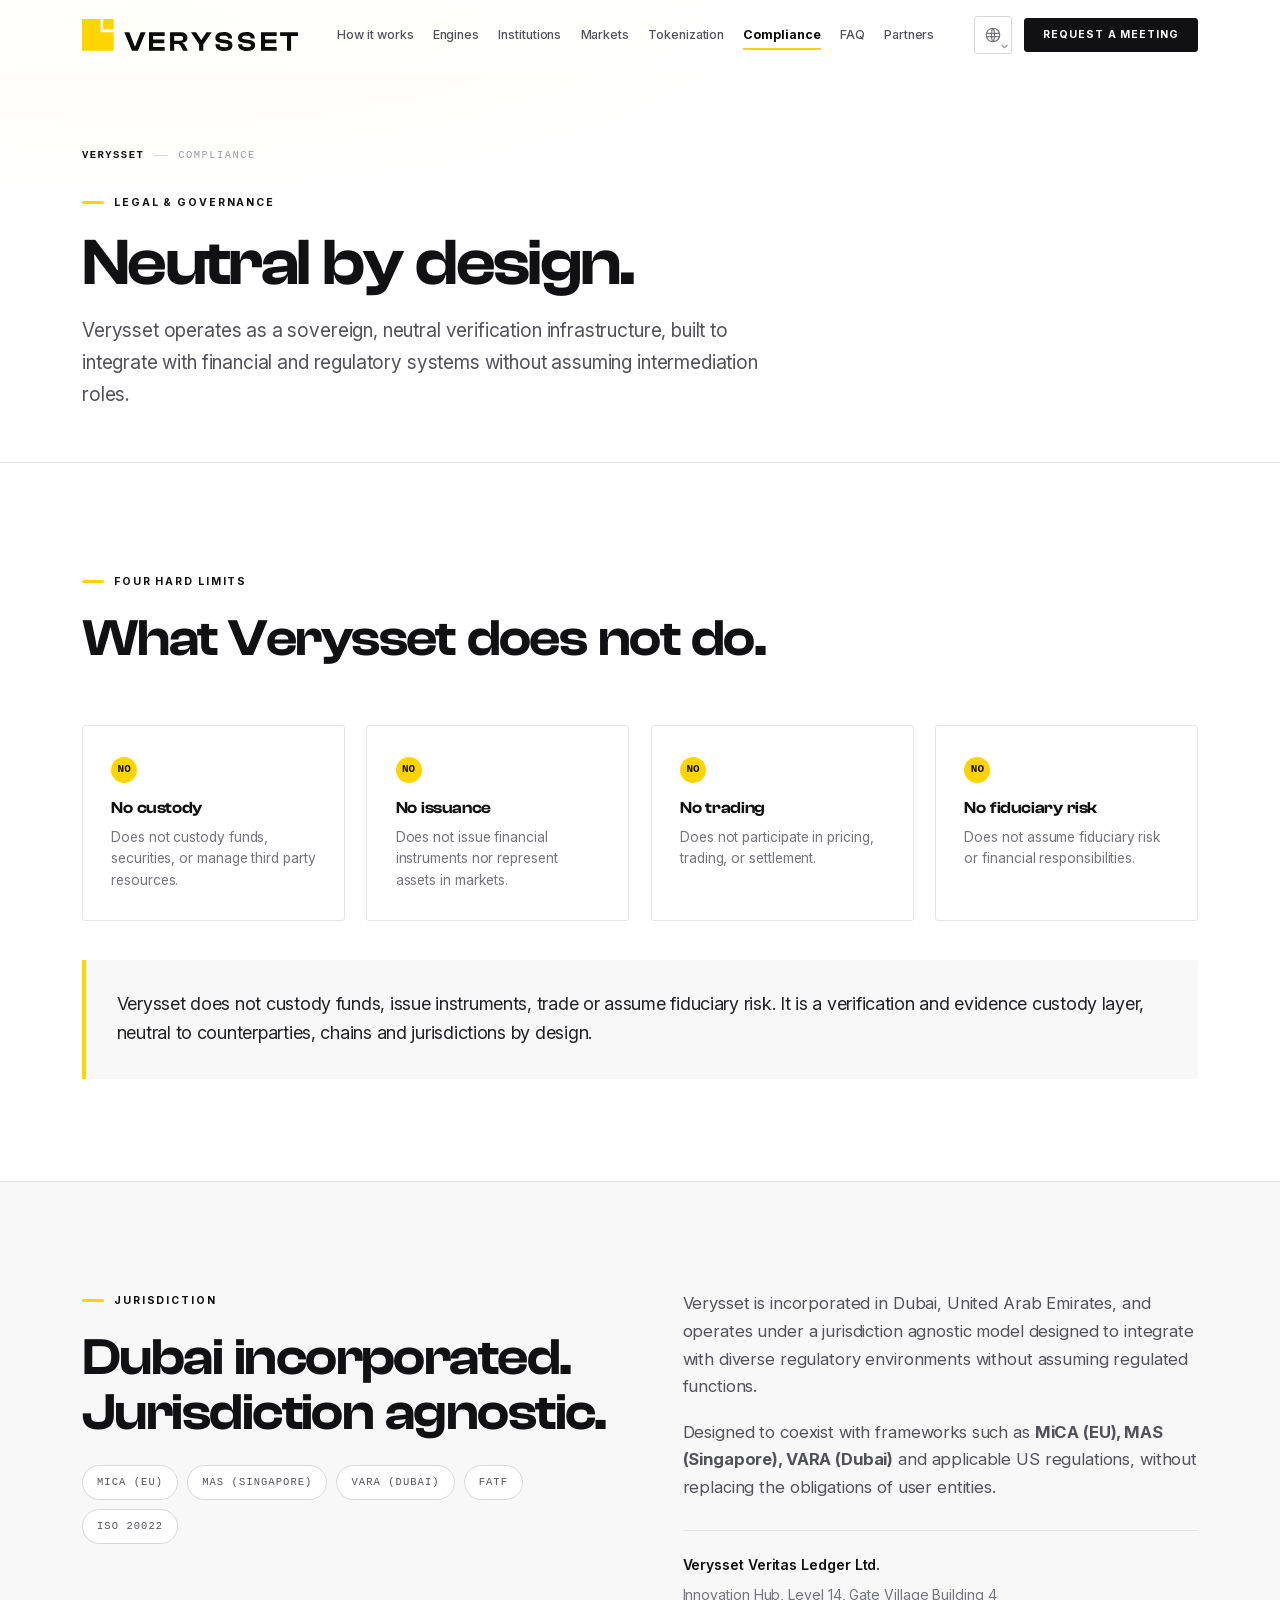
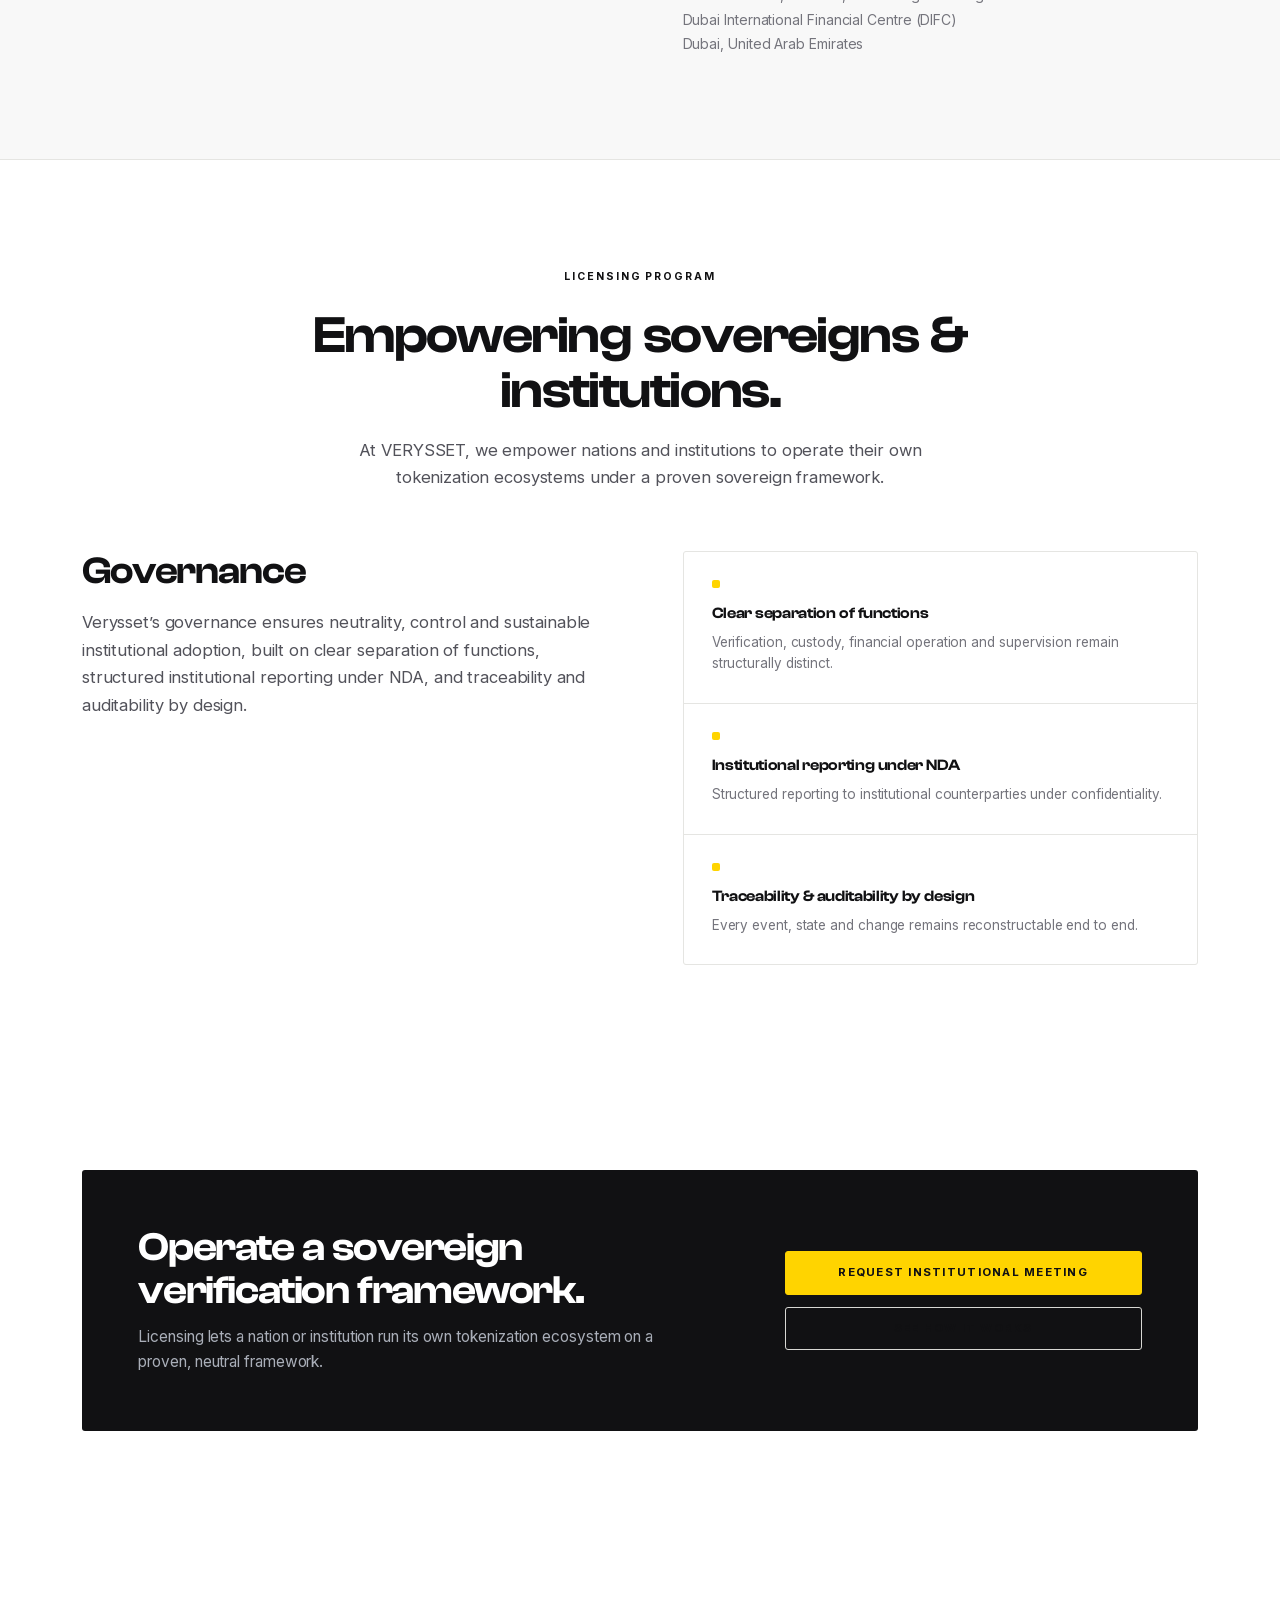
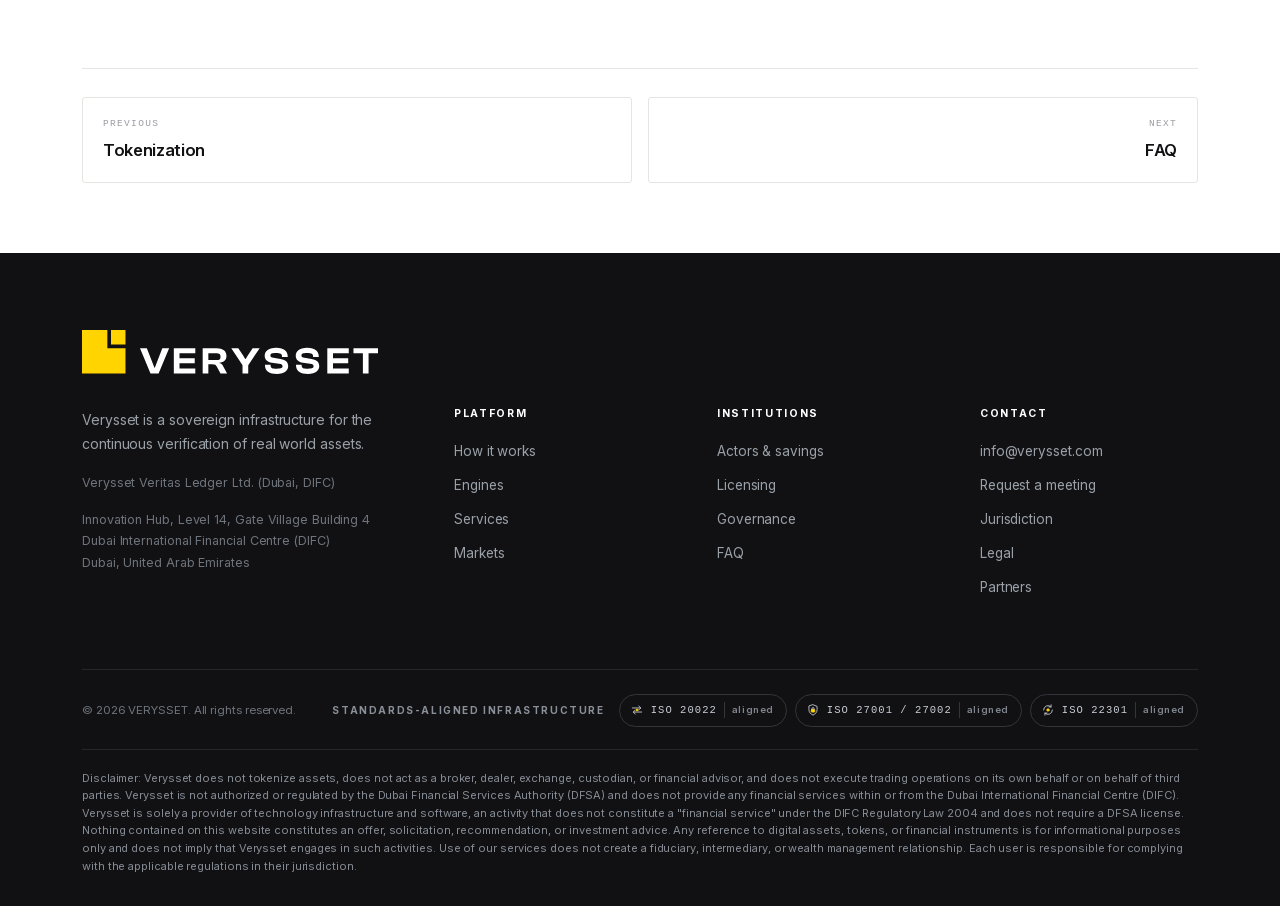
==== commit 1d49e6f8: "VERYSSET identity wired site wide + ARADINA Technology credit - New flat logo system from logogen.py" ====
--- a/compliance.html
+++ b/compliance.html
@@ -7,7 +7,7 @@
 <meta property="og:description" content="Neutral by design: no custody, no issuance, no trading, no fiduciary risk. DIFC incorporated and aligned with MiCA, MAS, VARA and FATF.">
 <meta property="og:type" content="website">
 <meta name="twitter:card" content="summary_large_image">
-<link rel="icon" href="assets/favicon.svg">
+<link rel="icon" type="image/svg+xml" href="assets/favicon.svg?v=2">
 <link rel="preload" href="assets/fonts/ClashDisplay-Medium.otf" as="font" type="font/otf" crossorigin>
 <link rel="preload" href="assets/fonts/ClashDisplay-Semibold.otf" as="font" type="font/otf" crossorigin>
 <link rel="preload" href="assets/fonts/Inter-Variable.ttf" as="font" type="font/ttf" crossorigin>
@@ -16,14 +16,14 @@
 <a class="skip" href="#main" data-i18n="skip-to-content.b582">Skip to content</a>
 <div class="pbar" aria-hidden="true"></div>
 <header class="nav" id="nav"><div class="nrow">
-<a class="brand" href="index.html" aria-label="Verysset home"><img class="blogo" src="assets/verysset-logo.svg" alt="Verysset" width="178" height="42" decoding="async"></a>
+<a class="brand" href="index.html" aria-label="Verysset home"><img class="blogo" src="assets/logo.svg" alt="Verysset" width="216" height="32" decoding="async"></a>
 <nav class="nmenu" aria-label="Primary"><a href="how-it-works.html" data-i18n="how-it-works.9ffd">How it works</a><a href="engines.html" data-i18n="engines.b61d">Engines</a><a href="institutions.html" data-i18n="institutions.2c9d">Institutions</a><a href="markets.html" data-i18n="markets.52c3">Markets</a><a href="tokenization.html" data-i18n="tokenization.4d61">Tokenization</a><a href="compliance.html" class="cur" aria-current="page" data-i18n="compliance.9c04">Compliance</a><a href="faq.html" data-i18n="faq.1fe9">FAQ</a><a href="partners.html" data-i18n="partners.fd6d">Partners</a></nav>
 <div class="nact"><div class="lang" data-noi18n><button type="button" id="langsel" class="lbtn" title="Language" aria-label="Language" aria-haspopup="listbox" aria-expanded="false" aria-controls="langlist"><svg class="lgi" viewBox="0 0 24 24" width="18" height="18" aria-hidden="true" focusable="false"><path d="M12 3a9 9 0 1 0 0 18 9 9 0 0 0 0-18M3.3 9.8h17.4M3.3 14.2h17.4M12 3c2.6 2.6 2.6 15.4 0 18-2.6-2.6-2.6-15.4 0-18"/></svg><svg class="lchev" viewBox="0 0 8 5" width="7" height="5" aria-hidden="true" focusable="false"><path d="M1 1.1 4 3.9 7 1.1"/></svg></button><ul class="lmenu" id="langlist" role="listbox" aria-label="Language" tabindex="-1"><li role="option" id="lopt-en" data-lang="en" lang="en" aria-selected="true"><svg class="lck" viewBox="0 0 16 16" width="13" height="13" aria-hidden="true" focusable="false"><path d="M3.4 8.6 6.5 11.6 12.6 4.6"/></svg><span class="lnm">English</span></li><li role="option" id="lopt-es" data-lang="es" lang="es" aria-selected="false"><svg class="lck" viewBox="0 0 16 16" width="13" height="13" aria-hidden="true" focusable="false"><path d="M3.4 8.6 6.5 11.6 12.6 4.6"/></svg><span class="lnm">Español</span></li><li role="option" id="lopt-pt" data-lang="pt" lang="pt" aria-selected="false"><svg class="lck" viewBox="0 0 16 16" width="13" height="13" aria-hidden="true" focusable="false"><path d="M3.4 8.6 6.5 11.6 12.6 4.6"/></svg><span class="lnm">Português</span></li><li role="option" id="lopt-zh" data-lang="zh" lang="zh" aria-selected="false"><svg class="lck" viewBox="0 0 16 16" width="13" height="13" aria-hidden="true" focusable="false"><path d="M3.4 8.6 6.5 11.6 12.6 4.6"/></svg><span class="lnm">中文</span></li><li role="option" id="lopt-ru" data-lang="ru" lang="ru" aria-selected="false"><svg class="lck" viewBox="0 0 16 16" width="13" height="13" aria-hidden="true" focusable="false"><path d="M3.4 8.6 6.5 11.6 12.6 4.6"/></svg><span class="lnm">Русский</span></li><li role="option" id="lopt-ar" data-lang="ar" lang="ar" aria-selected="false"><svg class="lck" viewBox="0 0 16 16" width="13" height="13" aria-hidden="true" focusable="false"><path d="M3.4 8.6 6.5 11.6 12.6 4.6"/></svg><span class="lnm" dir="rtl">العربية</span></li></ul></div><a class="btn sm" href="contact.html" data-i18n="request-a-meeting.c277">Request a meeting</a>
 <button class="burg" id="burg" aria-label="Menu" aria-expanded="false" aria-controls="drawer"><span></span></button></div>
 </div><div class="drawer" id="drawer"><a href="index.html" data-i18n="home.8cf0">Home</a><a href="how-it-works.html" data-i18n="how-it-works.9ffd">How it works</a><a href="engines.html" data-i18n="engines.b61d">Engines</a><a href="institutions.html" data-i18n="institutions.2c9d">Institutions</a><a href="markets.html" data-i18n="markets.52c3">Markets</a><a href="tokenization.html" data-i18n="tokenization.4d61">Tokenization</a><a href="compliance.html" class="cur" aria-current="page" data-i18n="compliance.9c04">Compliance</a><a href="faq.html" data-i18n="faq.1fe9">FAQ</a><a href="partners.html" data-i18n="partners.fd6d">Partners</a><a href="contact.html" data-i18n="contact.bbaf">Contact</a><a class="btn" href="contact.html" data-i18n="request-a-meeting.c277">Request a meeting</a></div></header>
 <main id="main"><section class="phead"><div class="wrap"><div class="crumb rv"><b data-i18n="verysset.f3ef">Verysset</b><i></i><span data-i18n="compliance.9c04">Compliance</span></div><span class="eb rv" data-i="1" data-i18n="legal-governance.d1bd">Legal &amp; governance</span><h1 class="rv" data-i="2" style="margin-top:18px" data-i18n="neutral-by-design.9ca6">Neutral by design.</h1><p class="lede rv" data-i="3" data-i18n="verysset-operates-as-a-sovereign-neutral-verif.fc18">Verysset operates as a sovereign, neutral verification infrastructure, built to integrate with financial and regulatory systems without assuming intermediation roles.</p></div></section><section class="sec" id="legal"><div class="wrap"><div class="rv"><span class="eb" data-i18n="four-hard-limits.618a">Four hard limits</span><h2 class="t" data-i18n="what-verysset-does-not-do.250c">What Verysset does not do.</h2></div><div class="g4 mt"><div class="no rv" data-i="0"><span class="nx" aria-hidden="true" data-i18n="no.c2f3">NO</span><h4 data-i18n="no-custody.5201">No custody</h4><p data-i18n="does-not-custody-funds-securities-or-manage.56b8">Does not custody funds, securities, or manage third party resources.</p></div><div class="no rv" data-i="1"><span class="nx" aria-hidden="true" data-i18n="no.c2f3">NO</span><h4 data-i18n="no-issuance.6729">No issuance</h4><p data-i18n="does-not-issue-financial-instruments-nor-repre.36df">Does not issue financial instruments nor represent assets in markets.</p></div><div class="no rv" data-i="2"><span class="nx" aria-hidden="true" data-i18n="no.c2f3">NO</span><h4 data-i18n="no-trading.9410">No trading</h4><p data-i18n="does-not-participate-in-pricing-trading-or.178b">Does not participate in pricing, trading, or settlement.</p></div><div class="no rv" data-i="3"><span class="nx" aria-hidden="true" data-i18n="no.c2f3">NO</span><h4 data-i18n="no-fiduciary-risk.bdc5">No fiduciary risk</h4><p data-i18n="does-not-assume-fiduciary-risk-or-financial.ee18">Does not assume fiduciary risk or financial responsibilities.</p></div></div><p class="neu rv" data-i18n="verysset-does-not-custody-funds-issue-instrume.acb1">Verysset does not custody funds, issue instruments, trade or assume fiduciary risk. It is a verification and evidence custody layer, neutral to counterparties, chains and jurisdictions by design.</p></div></section><section class="sec alt" id="jurisdiction"><div class="wrap"><div class="g2b"><div class="rv"><span class="eb" data-i18n="jurisdiction.a151">Jurisdiction</span><h2 class="t w" data-i18n="dubai-incorporated-jurisdiction-agnostic.999b">Dubai incorporated. Jurisdiction agnostic.</h2><div class="frames"><span class="fr" data-i18n="mica-eu.646f">MiCA (EU)</span><span class="fr" data-i18n="mas-singapore.774c">MAS (Singapore)</span><span class="fr" data-i18n="vara-dubai.8b26">VARA (Dubai)</span><span class="fr" data-i18n="fatf.65f5">FATF</span><span class="fr" data-i18n="iso-20022.1f66">ISO 20022</span></div></div><div class="rv" data-i="1"><p class="lede" style="margin-top:6px" data-i18n="verysset-is-incorporated-in-dubai-united-arab.2f09">Verysset is incorporated in Dubai, United Arab Emirates, and operates under a jurisdiction agnostic model designed to integrate with diverse regulatory environments without assuming regulated functions.</p><p class="lede"><span data-i18n="designed-to-coexist-with-frameworks-such-as.9a5e">Designed to coexist with frameworks such as</span> <strong data-i18n="mica-eu-mas-singapore-vara-dubai.cdab">MiCA (EU), MAS (Singapore), VARA (Dubai)</strong> <span data-i18n="and-applicable-us-regulations-without-replacin.81c0">and applicable US regulations, without replacing the obligations of user entities.</span></p><hr class="hr" style="margin:28px 0 22px"><p class="addr"><b data-i18n="verysset-veritas-ledger-ltd.7d45">Verysset Veritas Ledger Ltd.</b><span data-i18n="innovation-hub-level-14-gate-village-building.98c8">Innovation Hub, Level 14, Gate Village Building 4</span><br><span data-i18n="dubai-international-financial-centre-difc.e6d9">Dubai International Financial Centre (DIFC)</span><br><span data-i18n="dubai-united-arab-emirates.79f7">Dubai, United Arab Emirates</span></p></div></div></div></section><section class="sec" id="licensing"><div class="wrap"><div class="ctr rv" style="max-width:820px;margin:0 auto"><span class="eb nb" data-i18n="licensing-program.c6df">Licensing program</span><h2 class="t" data-i18n="empowering-sovereigns-institutions.93ca">Empowering sovereigns &amp; institutions.</h2><p class="lede" data-i18n="at-verysset-we-empower-nations-and-institution.98eb">At VERYSSET, we empower nations and institutions to operate their own tokenization ecosystems under a proven sovereign framework.</p></div><div class="g2b mt" id="governance"><div class="rv"><h2 class="t w" style="font-size:clamp(24px,3vw,38px);margin-top:0" data-i18n="governance.5a93">Governance</h2><p class="lede" data-i18n="verysset-s-governance-ensures-neutrality-contr.799b">Verysset&rsquo;s governance ensures neutrality, control and sustainable institutional adoption, built on clear separation of functions, structured institutional reporting under NDA, and traceability and auditability by design.</p></div><div class="vgrid rv" data-i="1" style="grid-template-columns:1fr"><div class="v"><div class="vm"></div><h4 data-i18n="clear-separation-of-functions.647a">Clear separation of functions</h4><p data-i18n="verification-custody-financial-operation-and-s.e064">Verification, custody, financial operation and supervision remain structurally distinct.</p></div><div class="v"><div class="vm"></div><h4 data-i18n="institutional-reporting-under-nda.4ee4">Institutional reporting under NDA</h4><p data-i18n="structured-reporting-to-institutional-counterp.bb87">Structured reporting to institutional counterparties under confidentiality.</p></div><div class="v"><div class="vm"></div><h4 data-i18n="traceability-auditability-by-design.3e4b">Traceability &amp; auditability by design</h4><p data-i18n="every-event-state-and-change-remains-reconstru.5bf1">Every event, state and change remains reconstructable end to end.</p></div></div></div></div></section><section class="sec"><div class="wrap"><div class="ctab rv"><div><h2 data-i18n="operate-a-sovereign-verification-framework.dc73">Operate a sovereign verification framework.</h2><p data-i18n="licensing-lets-a-nation-or-institution-run.0166">Licensing lets a nation or institution run its own tokenization ecosystem on a proven, neutral framework.</p></div><div class="acts"><a class="btn yl" href="contact.html" data-i18n="request-institutional-meeting.abd9">Request institutional meeting</a><a class="btn gh" href="how-it-works.html" data-i18n="see-how-it-works.1921">See how it works</a></div></div></div></section><section class="sec tight"><div class="wrap"><div class="pgnav"><a href="tokenization.html"><span class="pl" data-i18n="previous.dd1f">Previous</span><span class="pt" data-i18n="tokenization.4d61">Tokenization</span></a><a class="next" href="faq.html"><span class="pl" data-i18n="next.10ac">Next</span><span class="pt" data-i18n="faq.1fe9">FAQ</span></a></div></div></section></main>
 <footer><div class="wrap">
-<a class="brand" href="index.html" aria-label="Verysset home"><img class="blogo" src="assets/verysset-logo-dark.svg" alt="Verysset" width="203" height="48" decoding="async"></a>
+<a class="brand" href="index.html" aria-label="Verysset home"><img class="blogo" src="assets/logo-dark.svg" alt="Verysset" width="296" height="44" decoding="async"></a>
 <div class="fgrid"><div>
 <p data-i18n="verysset-is-a-sovereign-infrastructure-for-the.cd8a">Verysset is a sovereign infrastructure for the continuous verification of real world assets.</p>
 <p class="ents" data-i18n="verysset-veritas-ledger-ltd-dubai-difc.c2dd">Verysset Veritas Ledger Ltd. (Dubai, DIFC)</p>
--- a/assets/site.css
+++ b/assets/site.css
@@ -123,10 +123,10 @@
 .nav.on{border-bottom-color:var(--line);box-shadow:0 1px 20px rgba(17,17,19,.06);background:rgba(255,255,255,.95)}
 .nrow{max-width:var(--wrap);margin:0 auto;padding:0 var(--gut);height:var(--navh);display:flex;align-items:center;gap:16px}
 .brand{display:flex;align-items:center;gap:10px;flex:none}
-/* brand lockup: yellow isometric cube + VERYSSET wordmark (assets/verysset-logo.svg).
-   Vector, so it stays crisp at every size; the footer uses the white-wordmark variant. */
-.blogo{display:block;height:42px;width:auto;flex:none}
-@media(max-width:520px){.blogo{height:34px}}
+/* brand lockup: flat yellow square with its token unit + VERYSSET wordmark as outlines
+   (assets/logo.svg, generated by logogen.py). The footer uses assets/logo-dark.svg. */
+.blogo{display:block;height:32px;width:auto;flex:none}
+@media(max-width:520px){.blogo{height:24px}}
 .nmenu{display:flex;align-items:center;gap:clamp(10px,1.5vw,22px);margin:0 auto}
 .nmenu a{font-size:12.5px;font-weight:500;color:var(--mid);position:relative;padding:7px 0;transition:color .2s;white-space:nowrap}
 .nmenu a::after{content:"";position:absolute;left:0;right:100%;bottom:2px;height:2px;background:var(--yl);transition:right .3s cubic-bezier(.2,.7,.2,1)}
@@ -375,6 +375,11 @@
 .kcard .go{margin-top:16px;display:inline-flex;align-items:center;gap:8px;font-size:11.5px;font-weight:700;letter-spacing:.11em;text-transform:uppercase}
 .kcard .go span{transition:transform .22s}
 .kcard:hover .go span{transform:translateX(5px)}
+/* ARADINA Technology credit, last gray box on the home page: black ink on the gray band */
+.aradina{margin-top:clamp(32px,4vw,52px);padding-top:clamp(22px,2.6vw,30px);border-top:1px solid var(--line2);display:flex}
+.aradina a{font-family:var(--disp);font-weight:600;font-size:clamp(18px,1.7vw,22px);line-height:1.2;letter-spacing:-.01em;
+  color:#0A0A09;padding-bottom:2px;border-bottom:2px solid transparent;transition:border-color .15s ease}
+.aradina a:hover,.aradina a:focus-visible{border-bottom-color:var(--yl)}
 
 /* ---------- steps ---------- */
 .steps{display:grid;grid-template-columns:repeat(3,1fr);gap:0;border-top:1px solid var(--line)}
@@ -724,7 +729,7 @@
 /* ---------- footer ---------- */
 footer{background:var(--ink);color:#9aa0a8;padding:clamp(48px,6vw,80px) 0 32px;font-size:14px}
 footer .brand{margin-bottom:34px}
-footer .blogo{height:48px}
+footer .blogo{height:44px}
 .fgrid{display:grid;grid-template-columns:1.5fr 1fr 1fr 1fr;gap:clamp(24px,3.5vw,52px)}
 .fgrid p{line-height:1.7;max-width:40ch}
 .ents{margin-top:16px;font-size:12.5px;color:#6f757d;line-height:1.75}
@@ -942,3 +947,90 @@
   .wbeam{opacity:0!important}
   .sat{opacity:1!important}
 }
+
+/* ---------- logo review page (logo.html, design review, not in the public nav) ---------- */
+.lgmeta{display:flex;flex-wrap:wrap;gap:8px;margin-top:26px}
+.lgtag{display:inline-flex;align-items:center;font-family:var(--mono);font-size:9.5px;letter-spacing:.13em;text-transform:uppercase;
+  padding:6px 11px;border:1px solid var(--line2);border-radius:999px;color:var(--mid);background:#fff;line-height:1}
+.lgtag.y{background:var(--yl);border-color:var(--yl);color:#0A0A09;font-weight:600}
+.lghd{display:flex;flex-wrap:wrap;align-items:flex-end;justify-content:space-between;gap:14px 48px;margin-bottom:clamp(22px,3vw,38px)}
+.lghd h2{font-family:var(--disp);font-weight:600;font-size:clamp(25px,3.1vw,40px);letter-spacing:-.035em;line-height:1.05;margin-top:14px;max-width:22ch}
+.lghd p{max-width:46ch;color:var(--mid);font-size:15px;line-height:1.62}
+.lghd p b{color:var(--ink)}
+.ink-band .lghd p{color:#a9aeb8}
+.lgplate{position:relative;margin:0;border:1px solid var(--line);border-radius:var(--r);background:#fff;display:flex;align-items:center;
+  justify-content:center;padding:clamp(64px,8.5vw,128px) clamp(20px,5vw,72px);overflow:hidden}
+.lgplate+.lgplate{margin-top:16px}
+.lgplate.dk,.lgcol.dk,.lgcrop.dk,.lgsrow.dk,.lgfi.dk{background:#0A0A09;border-color:#0A0A09}
+.lgplate figcaption,.lgcrop figcaption{position:absolute;left:18px;right:18px;top:15px;display:flex;justify-content:space-between;align-items:center;gap:12px;
+  font-family:var(--mono);font-size:9.5px;letter-spacing:.13em;text-transform:uppercase;color:var(--faint)}
+.lgplate.dk figcaption,.lgcrop.dk figcaption{color:#6f757d}
+.lgplate.dk .lgtag{background:transparent;border-color:#33363c;color:#9aa0a8}
+.lgbig{display:block;width:min(780px,100%);height:auto}
+.lgladder{display:grid;gap:16px}
+.lgcol{border:1px solid var(--line);border-radius:var(--r);background:#fff;padding:4px clamp(20px,3vw,36px)}
+.lgrow{display:flex;align-items:center;gap:28px;padding:22px 0;border-bottom:1px solid var(--line)}
+.lgcol.dk .lgrow{border-bottom-color:#1c1d21}
+.lgrow:last-child{border-bottom:0}
+.lgrow b{flex:none;width:56px;font-family:var(--mono);font-size:10px;font-weight:500;letter-spacing:.1em;color:var(--faint)}
+.lgrow img{display:block;max-width:calc(100% - 84px);height:auto}
+.lgcrops{display:grid;grid-template-columns:1fr 1fr;gap:16px;margin-top:16px}
+.lgcrop{position:relative;margin:0;height:340px;overflow:hidden;border:1px solid var(--line);border-radius:var(--r);background:#fff;
+  display:flex;align-items:center;padding-left:clamp(28px,4vw,56px)}
+.lgcrop img{display:block;height:240px;width:auto;max-width:none;flex:none}
+.lgsym{display:grid;grid-template-columns:1fr 1fr;gap:16px}
+.lgsq img{display:block;width:240px;height:240px}
+.lgsyms{display:grid;gap:16px}
+.lgsrow{display:flex;align-items:flex-end;justify-content:space-around;gap:20px;padding:28px 24px 22px;border:1px solid var(--line);border-radius:var(--r);background:#fff}
+.lgsrow figure{margin:0;display:flex;flex-direction:column;align-items:center;gap:12px}
+.lgsrow img{display:block}
+.lgsrow figcaption{font-family:var(--mono);font-size:9.5px;letter-spacing:.1em;color:var(--faint)}
+.lgtabs{border:1px solid var(--line);border-radius:var(--r);background:#fff;padding:18px 22px 22px}
+.lgcap{display:block;font-family:var(--mono);font-size:9.5px;letter-spacing:.13em;text-transform:uppercase;color:var(--faint)}
+.lgtabbar{display:flex;margin-top:12px;background:#dee1e6;border-radius:8px;padding:7px 8px 0}
+.lgtabbar.dk{background:#1f2023}
+.lgtab{display:flex;align-items:center;gap:9px;height:34px;padding:0 12px;min-width:0;max-width:300px;background:#fff;border-radius:8px 8px 0 0;
+  font-size:12px;color:#1f1f1f;white-space:nowrap}
+.lgtabbar.dk .lgtab{background:#35363a;color:#e8eaed}
+.lgtab img{width:16px;height:16px;flex:none;display:block}
+.lgtab span{overflow:hidden;text-overflow:ellipsis}
+.lgtab i{position:relative;width:10px;height:10px;flex:none;margin-left:14px;opacity:.6}
+.lgtab i::before,.lgtab i::after{content:"";position:absolute;left:50%;top:50%;width:10px;height:1.4px;background:currentColor;transform:translate(-50%,-50%) rotate(45deg)}
+.lgtab i::after{transform:translate(-50%,-50%) rotate(-45deg)}
+.lgcon{margin:0;border:1px solid #2a2f39;border-radius:var(--r);background:#0A0A09;padding:clamp(18px,3vw,40px)}
+.lgcon svg{display:block;width:100%;height:auto;overflow:visible}
+.lgcon .gl{stroke:#4a505b;stroke-width:1;stroke-dasharray:3 4;vector-effect:non-scaling-stroke;fill:none}
+.lgcon .gl.key{stroke:#FFD400;stroke-dasharray:none;opacity:.85}
+.lgcon .dm{stroke:#FFD400;stroke-width:1;vector-effect:non-scaling-stroke;fill:none}
+.lgcon .cs{fill:rgba(255,212,0,.08);stroke:rgba(255,212,0,.55);stroke-width:1;stroke-dasharray:2 3;vector-effect:non-scaling-stroke}
+.lgcon text{font-family:var(--mono);font-size:7.5px;letter-spacing:.1em;fill:#FFD400}
+.lgcon text.m{fill:#8c93a1}
+.lgcon text.k{font-weight:700}
+.lgrules{list-style:none;margin:clamp(24px,3.5vw,40px) 0 0;padding:0;display:grid;grid-template-columns:repeat(5,1fr);gap:1px;background:#2a2f39;border:1px solid #2a2f39;border-radius:var(--r);overflow:hidden}
+.lgrules li{background:#101216;padding:22px 20px 24px}
+.lgrules b{display:block;font-family:var(--disp);font-weight:500;font-size:30px;letter-spacing:-.03em;line-height:1;color:#FFD400}
+.lgrules h3{font-size:14.5px;letter-spacing:-.01em;margin:14px 0 8px;color:#fff}
+.lgrules p{font-size:13px;line-height:1.55;color:#8c93a1}
+.lgswg{display:grid;grid-template-columns:repeat(4,1fr);gap:16px}
+.lgsw{border:1px solid var(--line);border-radius:var(--r);background:#fff;overflow:hidden}
+.lgsw i{display:block;height:140px;border-bottom:1px solid var(--line)}
+.lgsw>div{padding:18px 18px 20px}
+.lgsw b{display:block;font-family:var(--disp);font-size:19px;font-weight:600;letter-spacing:-.02em}
+.lgsw code{display:block;margin-top:4px;font-family:var(--mono);font-size:11px;letter-spacing:.08em;color:var(--mid)}
+.lgsw p{margin-top:10px;font-size:13px;line-height:1.55;color:var(--mid)}
+.lgpair{display:grid;grid-template-columns:1fr 1fr;gap:16px}
+.lgpair .lgplate+.lgplate{margin-top:0}
+.lgpair .lgbig{width:100%}
+.lgfiles{list-style:none;margin:0;padding:0;border-top:1px solid var(--line)}
+.lgfiles li{display:grid;grid-template-columns:210px 1fr auto auto;gap:14px 28px;align-items:center;padding:18px 0;border-bottom:1px solid var(--line)}
+.lgfi{height:68px;display:flex;align-items:center;justify-content:center;border:1px solid var(--line);border-radius:var(--r);background:#fff;padding:0 16px}
+.lgfi img{display:block;max-width:100%;height:auto}
+.lgfiles b{font-size:15px;font-weight:600;color:var(--ink)}
+.lgfiles p{font-size:13px;color:var(--mid);margin-top:2px}
+.lgfiles code{font-family:var(--mono);font-size:11px;color:var(--faint);white-space:nowrap}
+.lgnote{margin-top:28px;font-size:13.5px;line-height:1.7;color:var(--mid);max-width:84ch}
+.lgnote code{font-family:var(--mono);font-size:12px;background:var(--bg2);padding:2px 6px;border-radius:3px;color:var(--ink)}
+@media(max-width:1000px){.lgrules{grid-template-columns:repeat(3,1fr)}.lgswg{grid-template-columns:1fr 1fr}}
+@media(max-width:900px){.lgsym,.lgpair,.lgcrops{grid-template-columns:1fr}.lgfiles li{grid-template-columns:160px 1fr}}
+@media(max-width:560px){.lgrules,.lgswg{grid-template-columns:1fr}.lgcrop{height:210px}.lgcrop img{height:150px}
+  .lgsq img{width:180px;height:180px}.lgfiles li{grid-template-columns:1fr}.lgrow{gap:16px}.lgrow b{width:40px}.lgrow img{max-width:calc(100% - 56px)}}
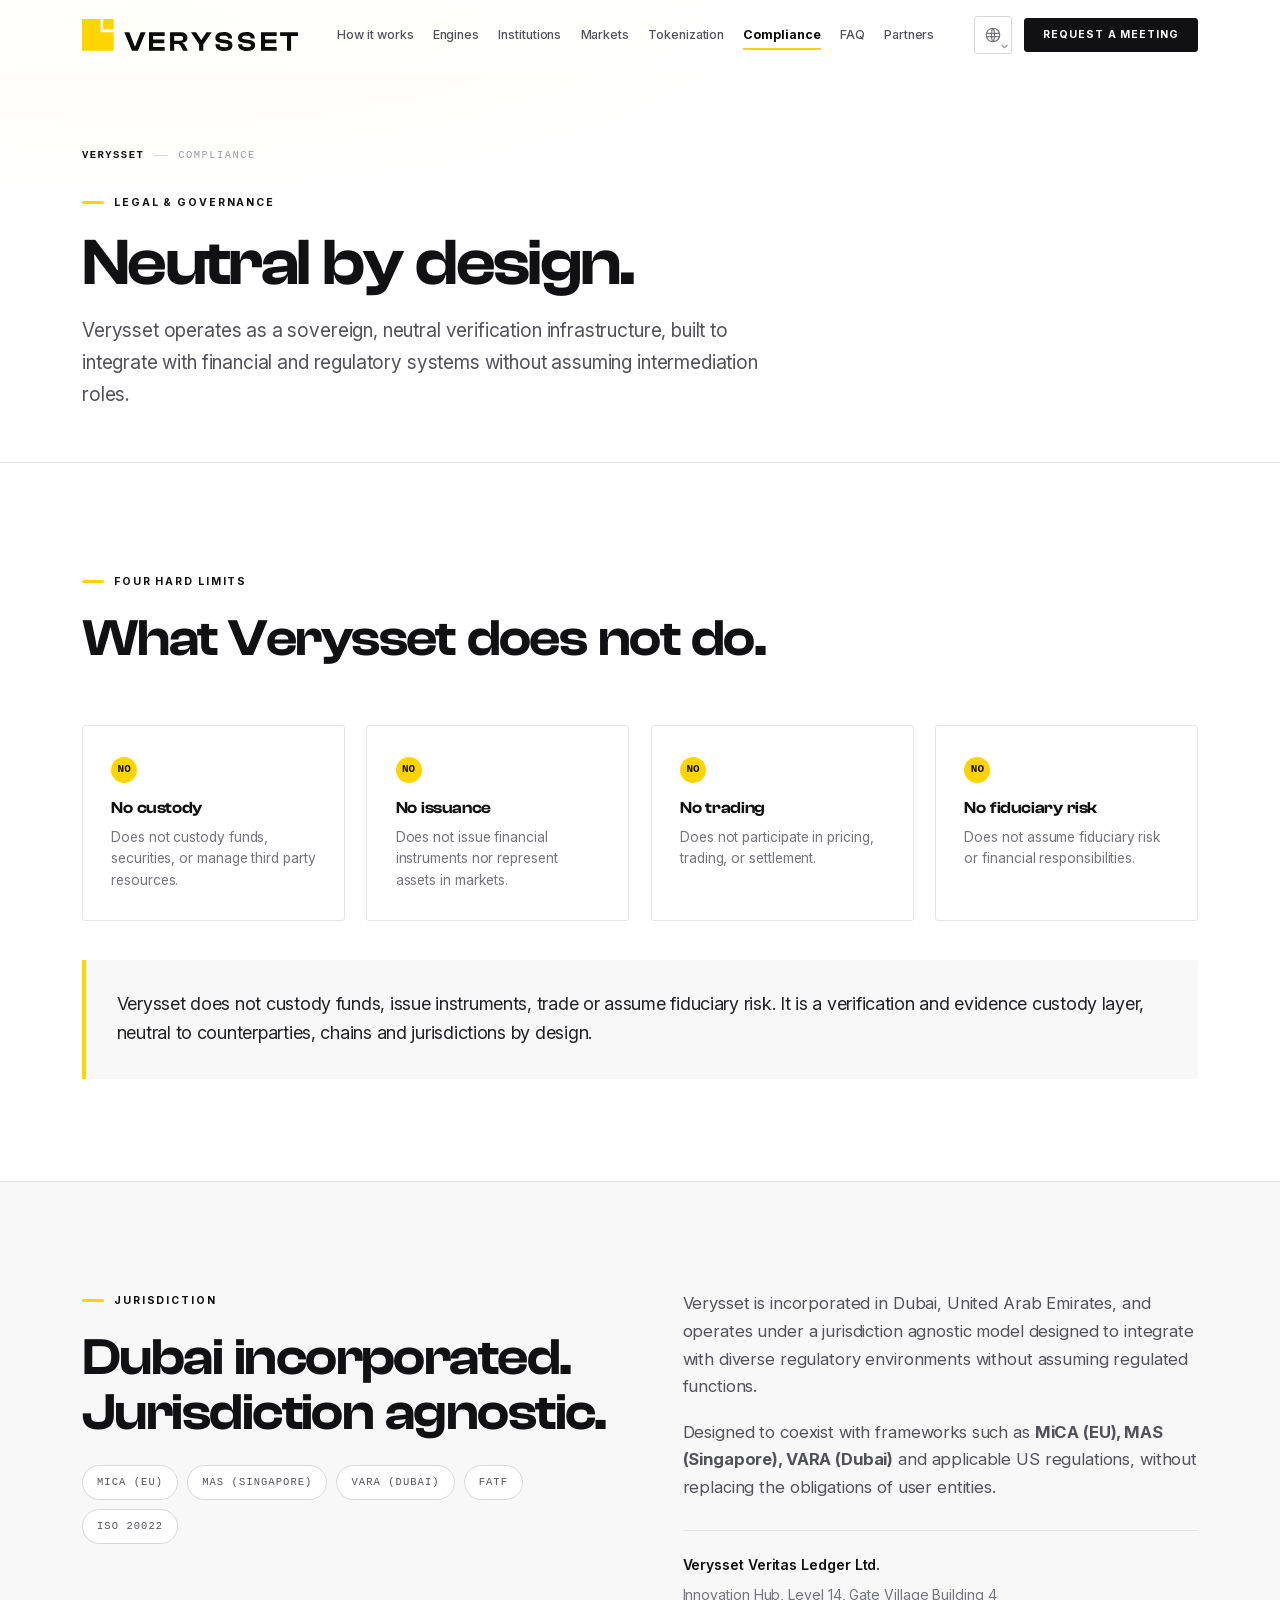
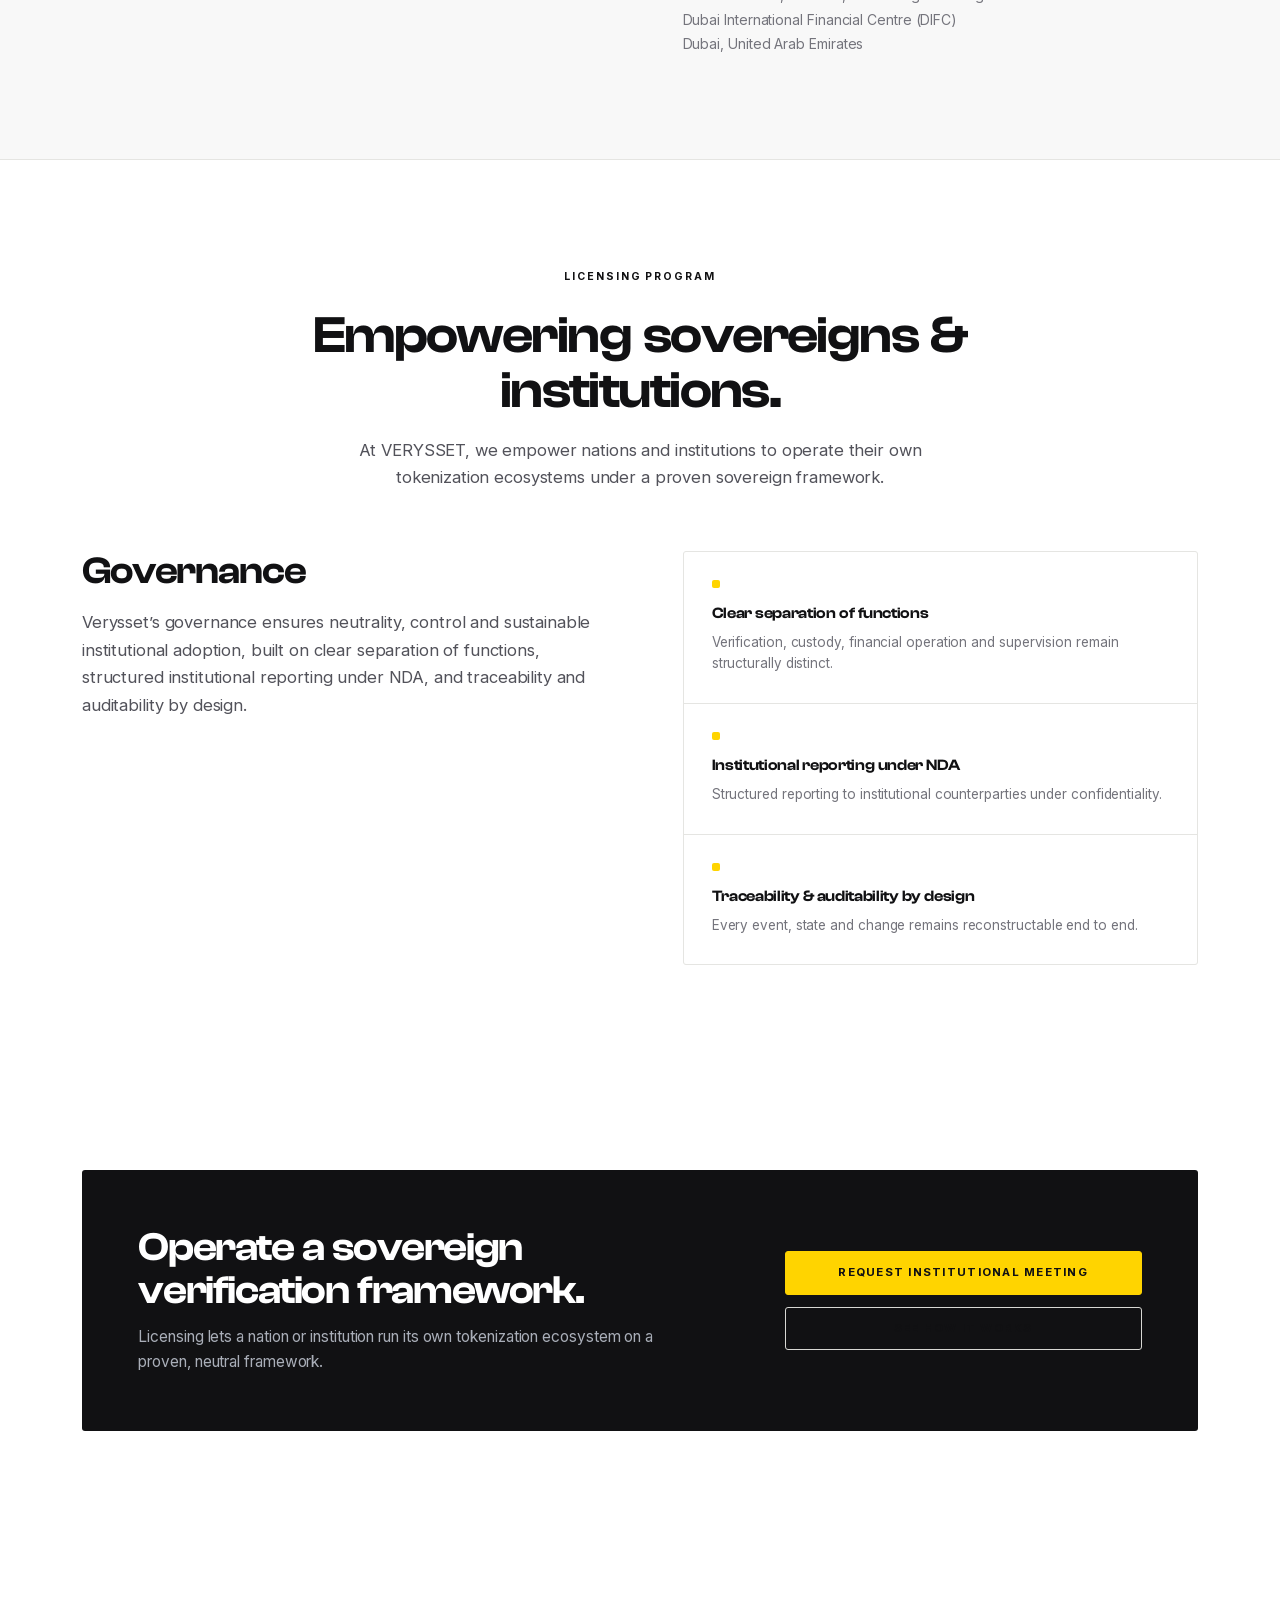
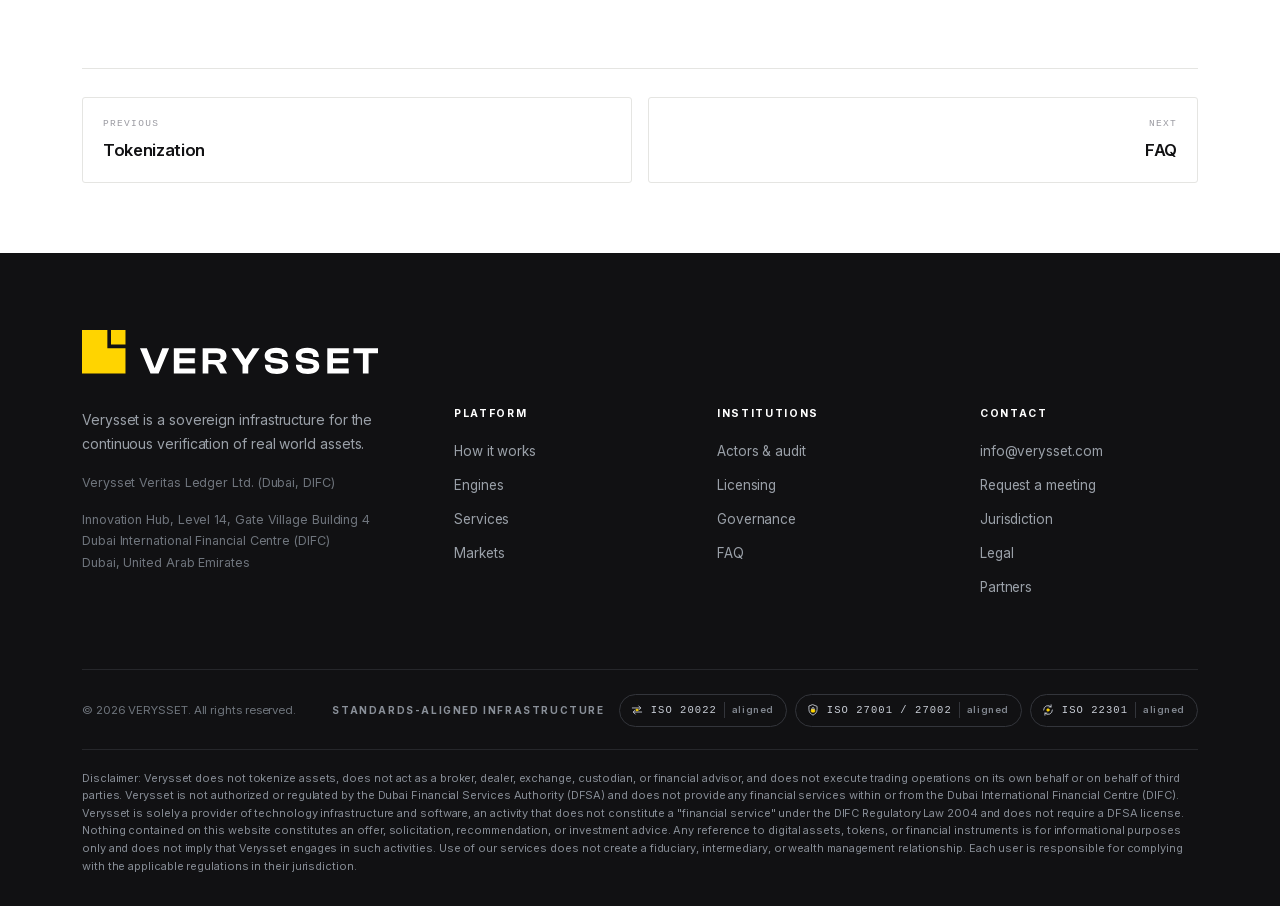
==== commit 634cb60f: "Institutions & actors: Big 4 audit, data pedigree, Trust Score bands Replace the savings table on in" ====
--- a/compliance.html
+++ b/compliance.html
@@ -29,7 +29,7 @@
 <p class="ents" data-i18n="verysset-veritas-ledger-ltd-dubai-difc.c2dd">Verysset Veritas Ledger Ltd. (Dubai, DIFC)</p>
 <p class="ents"><span data-i18n="innovation-hub-level-14-gate-village-building.98c8">Innovation Hub, Level 14, Gate Village Building 4</span><br><span data-i18n="dubai-international-financial-centre-difc.e6d9">Dubai International Financial Centre (DIFC)</span><br><span data-i18n="dubai-united-arab-emirates.79f7">Dubai, United Arab Emirates</span></p></div>
 <div class="fcol"><h5 data-i18n="platform.419f">Platform</h5><a href="how-it-works.html" data-i18n="how-it-works.9ffd">How it works</a><a href="engines.html" data-i18n="engines.b61d">Engines</a><a href="how-it-works.html#services" data-i18n="services.992a">Services</a><a href="markets.html" data-i18n="markets.52c3">Markets</a></div>
-<div class="fcol"><h5 data-i18n="institutions.2c9d">Institutions</h5><a href="institutions.html" data-i18n="actors-savings.ee46">Actors &amp; savings</a><a href="compliance.html#licensing" data-i18n="licensing.0b9c">Licensing</a><a href="compliance.html#governance" data-i18n="governance.5a93">Governance</a><a href="faq.html" data-i18n="faq.1fe9">FAQ</a></div>
+<div class="fcol"><h5 data-i18n="institutions.2c9d">Institutions</h5><a href="institutions.html" data-i18n="actors-audit.a14d">Actors &amp; audit</a><a href="compliance.html#licensing" data-i18n="licensing.0b9c">Licensing</a><a href="compliance.html#governance" data-i18n="governance.5a93">Governance</a><a href="faq.html" data-i18n="faq.1fe9">FAQ</a></div>
 <div class="fcol"><h5 data-i18n="contact.bbaf">Contact</h5><a href="mailto:info@verysset.com" data-i18n="info-verysset-com.39fa">info@verysset.com</a><a href="contact.html" data-i18n="request-a-meeting.c277">Request a meeting</a><a href="compliance.html#jurisdiction" data-i18n="jurisdiction.a151">Jurisdiction</a><a href="compliance.html" data-i18n="legal.a10a">Legal</a><a href="partners.html" data-i18n="partners.fd6d">Partners</a></div>
 </div>
 <div class="fbot"><span class="fcopy" data-i18n="2026-verysset-all-rights-reserved.677c">&copy; 2026 VERYSSET. All rights reserved.</span>
--- a/assets/site.css
+++ b/assets/site.css
@@ -224,7 +224,7 @@
 [dir=rtl] .step:last-child{border-left:0;padding-left:0}
 [dir=rtl] .res,[dir=rtl] .neu{border-left:1px solid var(--line);border-right:4px solid var(--yl)}
 [dir=rtl] .neu{border-left:0}
-[dir=rtl] .s:hover,[dir=rtl] .a:hover{padding-left:0;padding-right:10px}
+[dir=rtl] .s:hover{padding-left:0;padding-right:10px}
 [dir=rtl] .mind{left:auto;right:0}
 [dir=rtl] .mst{padding:16px 0 4px 16px;border-right:0;border-left:1px solid var(--line)}
 [dir=rtl] .mst:last-child{border-left:0;padding-left:0}
@@ -425,15 +425,81 @@
 .s .sn{font-family:var(--mono);font-size:10.5px;letter-spacing:.12em;color:var(--faint)}
 .s h4{font-size:clamp(16px,1.5vw,19.5px);letter-spacing:-.026em}
 .s p{font-size:14px;color:var(--muted);line-height:1.58}
-.alist{border-top:1px solid var(--line)}
-.a{display:grid;grid-template-columns:44px 118px 1fr 1.08fr;gap:clamp(12px,2vw,34px);align-items:baseline;
-  padding:clamp(16px,2vw,24px) 0;border-bottom:1px solid var(--line);transition:background .24s,padding-left .26s}
-.a:hover{background:var(--yl-w);padding-left:10px}
-.a .an{font-family:var(--mono);font-size:10.5px;letter-spacing:.12em;color:var(--faint)}
-.a .ap{font-size:clamp(17px,1.75vw,23px);font-weight:700;letter-spacing:-.035em;white-space:nowrap;font-variant-numeric:tabular-nums}
-.a .ap i{font-style:normal;background:var(--yl);padding:2px 6px;border-radius:2px}
-.a h4{font-size:clamp(15.5px,1.45vw,18.5px);letter-spacing:-.024em;line-height:1.34}
-.a p{font-size:13.8px;color:var(--muted);line-height:1.56}
+/* ---------- institutions & actors: stats, Big 4 audit, data pedigree, trust score ----------
+   Flat surfaces only: hairlines, ink steps and one yellow accent for the verified band. */
+.ia-lead{margin:0;max-width:32ch;font-family:var(--disp);font-weight:500;font-size:clamp(20px,2.1vw,27px);
+  line-height:1.22;letter-spacing:-.022em;word-spacing:.08em;color:var(--ink)}
+.ia-lead + .lede{margin-top:14px}
+html[lang=zh] .ia-lead,html[lang=ar] .ia-lead{letter-spacing:0;word-spacing:normal;line-height:1.5}
+.chips.c4{grid-template-columns:repeat(4,minmax(0,1fr))}
+.ia-grid{display:grid;grid-template-columns:repeat(2,minmax(0,1fr));gap:clamp(14px,1.8vw,22px);margin-top:clamp(28px,3.6vw,48px)}
+.ia-card{display:flex;flex-direction:column;min-width:0;background:var(--paper);border:1px solid var(--line);
+  border-radius:var(--r);padding:clamp(22px,2.8vw,38px)}
+.ia-card h3.t3{margin-top:14px;max-width:none}
+.ia-aud{list-style:none;margin:clamp(22px,2.6vw,30px) 0 0;padding:0;display:grid;grid-template-columns:repeat(4,minmax(0,1fr));gap:10px}
+.ia-aud li{display:grid;place-items:center;min-width:0;min-height:66px;padding:10px 8px;border:1px solid var(--line2);
+  border-radius:var(--r);background:var(--bg);font-family:var(--disp);font-weight:600;font-size:clamp(17px,1.55vw,21px);
+  letter-spacing:-.01em;line-height:1;color:var(--ink);white-space:nowrap;transition:border-color .15s ease,background-color .15s ease}
+.ia-aud li:hover{border-color:var(--ink);background:var(--paper)}
+.ia-cap{margin-top:auto;padding-top:18px;font-size:14.5px;font-weight:600;line-height:1.5;color:var(--ink)}
+.ia-note{margin-top:4px;font-size:13px;line-height:1.5;color:var(--muted)}
+.ia-ped{list-style:none;margin:clamp(22px,2.6vw,30px) 0 0;padding:0;display:grid;grid-template-columns:repeat(2,minmax(0,1fr));
+  grid-template-rows:repeat(3,auto);grid-auto-flow:column;column-gap:clamp(14px,2vw,26px)}
+.ia-ped li{position:relative;display:flex;align-items:center;gap:14px;min-height:44px;padding:7px 0}
+.ia-ped li:not(:last-child)::after{content:"";position:absolute;inset-inline-start:15px;top:calc(50% + 15px);height:calc(100% - 30px);
+  width:1px;background:var(--line2)}
+.ia-ped li:nth-child(3)::after{display:none}
+.ia-pn{flex:none;display:grid;place-items:center;width:30px;height:30px;border:1px solid var(--line2);border-radius:50%;
+  background:var(--paper);font-family:var(--mono);font-size:10.5px;letter-spacing:.04em;color:var(--mid);font-variant-numeric:tabular-nums}
+.ia-ped li:last-child .ia-pn{background:var(--yl);border-color:var(--yl-d);color:var(--ink)}
+.ia-pt{min-width:0;font-size:15px;font-weight:600;line-height:1.35;letter-spacing:-.01em;color:var(--ink)}
+.ia-trust{margin-top:clamp(14px,1.8vw,22px)}
+.ia-th{display:grid;grid-template-columns:1.25fr .75fr;gap:clamp(18px,4vw,60px);align-items:end}
+.ia-th p{max-width:52ch;font-size:15px;line-height:1.6;color:var(--mid)}
+.ia-band{list-style:none;margin:clamp(26px,3vw,40px) 0 0;padding:0;display:grid;grid-template-columns:repeat(5,minmax(0,1fr));gap:0 2px}
+.ia-band li{display:flex;flex-direction:column;min-width:0}
+.ia-bar{display:block;height:12px;margin-bottom:14px;background:var(--iac)}
+.ia-band li:first-child .ia-bar{border-start-start-radius:4px;border-end-start-radius:4px}
+.ia-band li:last-child .ia-bar{border-start-end-radius:4px;border-end-end-radius:4px}
+.b-hold{--iac:#9b9ba2}.b-watch{--iac:#74747c}.b-std{--iac:#52525a}.b-prem{--iac:#222226}.b-ent{--iac:var(--yl)}
+.ia-band .b-ent .ia-bar{height:18px;margin-top:-3px;margin-bottom:11px}
+.ia-bn{padding-inline-end:6px;font-size:10.5px;font-weight:700;line-height:1.4;letter-spacing:.15em;text-transform:uppercase;
+  color:var(--muted);overflow-wrap:anywhere}
+.b-ent .ia-bn{color:var(--ink)}
+.ia-br{display:block;margin-top:6px;font-family:var(--disp);font-weight:600;font-size:clamp(18px,1.9vw,24px);line-height:1;
+  letter-spacing:-.02em;color:var(--ink);font-variant-numeric:tabular-nums;align-self:flex-start}
+.ia-src{margin-top:clamp(26px,3vw,38px);padding-top:clamp(20px,2.4vw,28px);border-top:1px solid var(--line)}
+.ia-srl{display:block;font-size:10.5px;font-weight:700;letter-spacing:.15em;text-transform:uppercase;color:var(--muted)}
+.ia-modes{list-style:none;margin:14px 0 0;padding:0;display:flex;flex-wrap:wrap;gap:8px}
+.ia-modes li{padding:6px 11px;border:1px solid var(--line);border-radius:var(--r);background:var(--bg);
+  font-size:12.5px;line-height:1.3;color:var(--ink2)}
+html[lang=ar] .ia-bn,html[lang=ar] .ia-srl{letter-spacing:0}
+html[lang=zh] .ia-bn,html[lang=zh] .ia-srl{letter-spacing:.06em}
+@media(max-width:1000px){
+  .chips.c4{grid-template-columns:repeat(2,minmax(0,1fr))}
+  .chips.c4 .chip:nth-child(odd){border-left:0}
+  [dir=rtl] .chips.c4 .chip:nth-child(odd){border-right:0}
+  .chips.c4 .chip:nth-child(n+3){border-top:1px solid var(--line)}
+}
+@media(max-width:880px){
+  .ia-grid,.ia-th{grid-template-columns:1fr}
+  .ia-th{align-items:start}
+}
+@media(max-width:720px){
+  .chips.c4{grid-template-columns:1fr}
+}
+@media(max-width:640px){
+  .ia-aud{grid-template-columns:repeat(2,minmax(0,1fr))}
+  .ia-band{display:flex;flex-direction:column-reverse}
+  .ia-band li{display:grid;grid-template-columns:40px minmax(0,1fr) auto;align-items:center;gap:12px;padding:11px 0;border-top:1px solid var(--line)}
+  .ia-band li:last-child{border-top:0}
+  .ia-band li .ia-bar,.ia-band li:first-child .ia-bar,.ia-band li:last-child .ia-bar{height:10px;margin:0;border-radius:2px}
+  .ia-band li.b-ent .ia-bar{height:16px;margin:0}
+  .ia-ped{grid-template-columns:1fr;grid-template-rows:none;grid-auto-flow:row}
+  .ia-ped li:nth-child(3)::after{display:block}
+  .ia-bn{padding-inline-end:0}
+  .ia-br{margin-top:0;font-size:19px;align-self:center}
+}
 
 /* ---------- markets ---------- */
 .mk{display:grid;grid-template-columns:minmax(280px,.82fr) 1.18fr;gap:clamp(24px,3.6vw,60px);align-items:start}
@@ -906,9 +972,6 @@
   .res{grid-template-columns:1fr;gap:14px}
   .s{grid-template-columns:44px 1fr}
   .s p{grid-column:2}
-  .a{grid-template-columns:38px 1fr;gap:8px 16px}
-  .a .ap{grid-column:2;order:3}
-  .a p{grid-column:2}
   .form{grid-template-columns:1fr}
   .mpan{position:static}
   .pgnav{grid-template-columns:1fr}
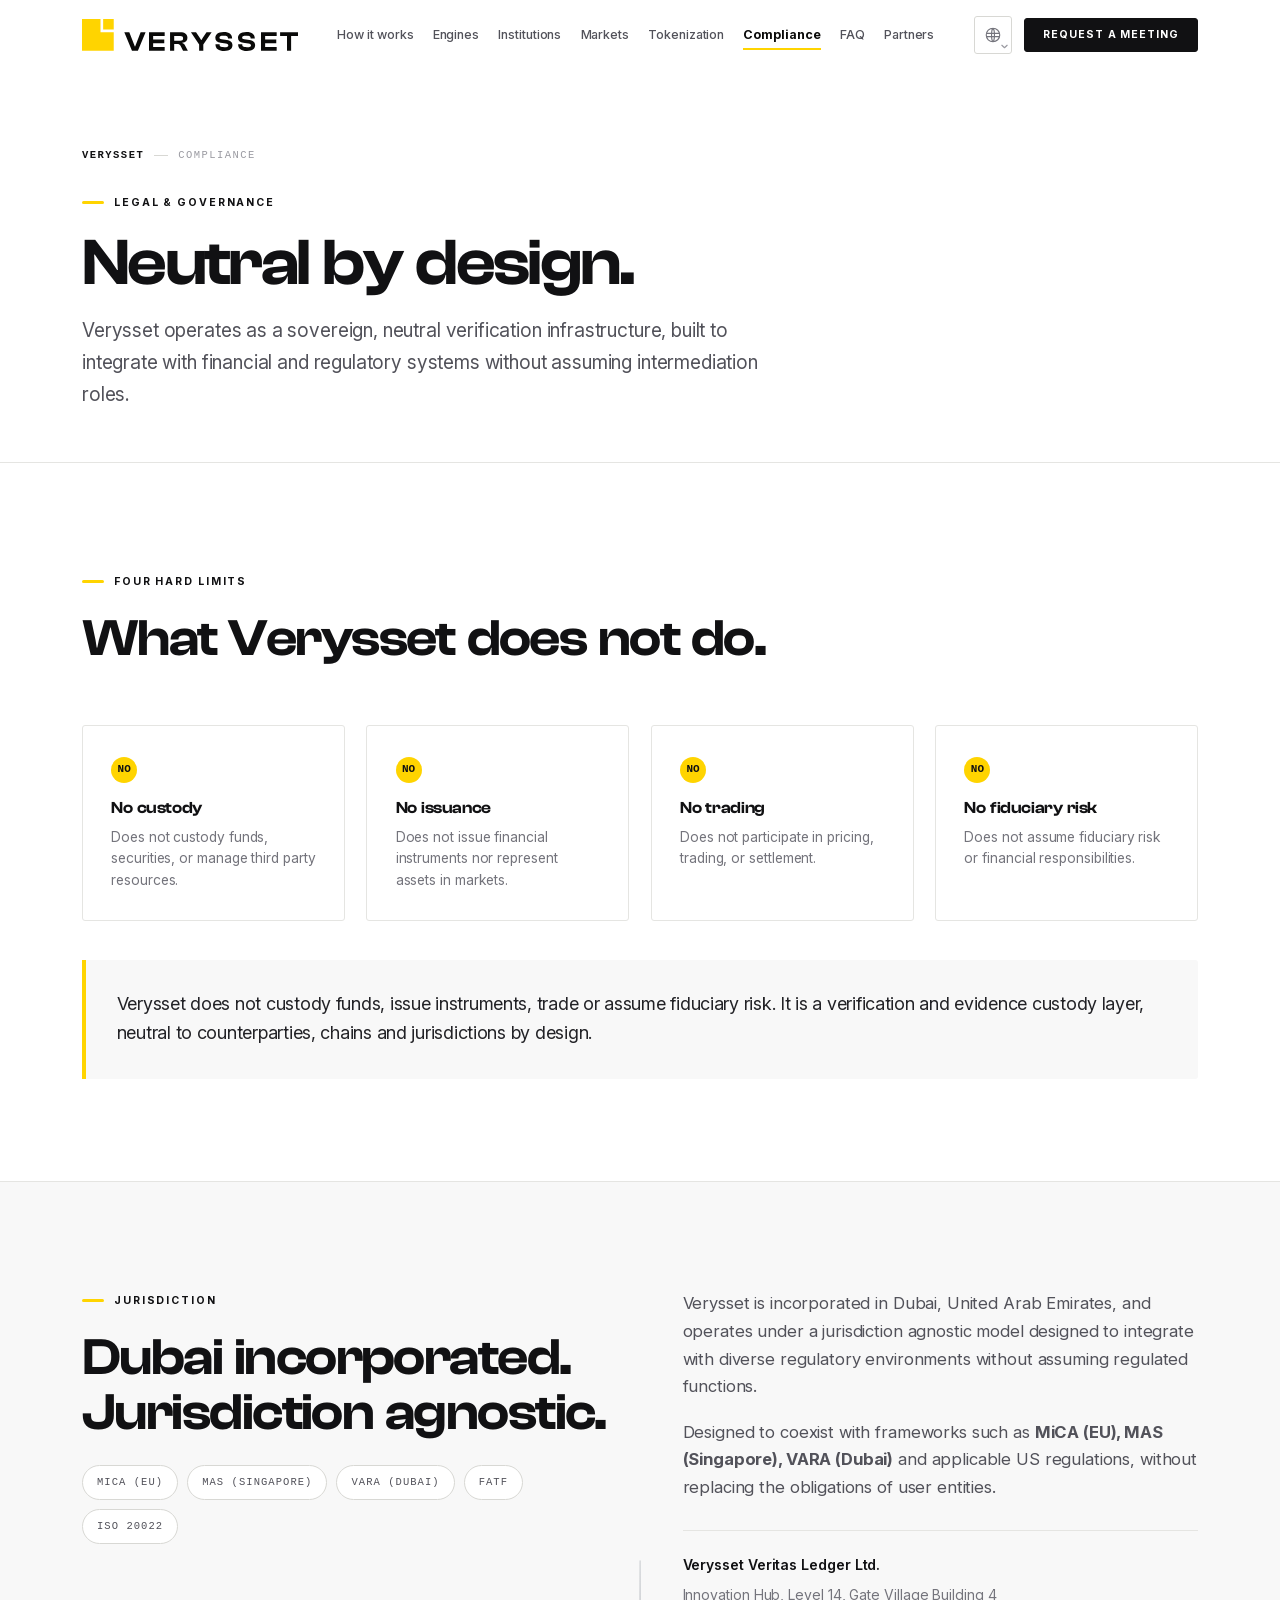
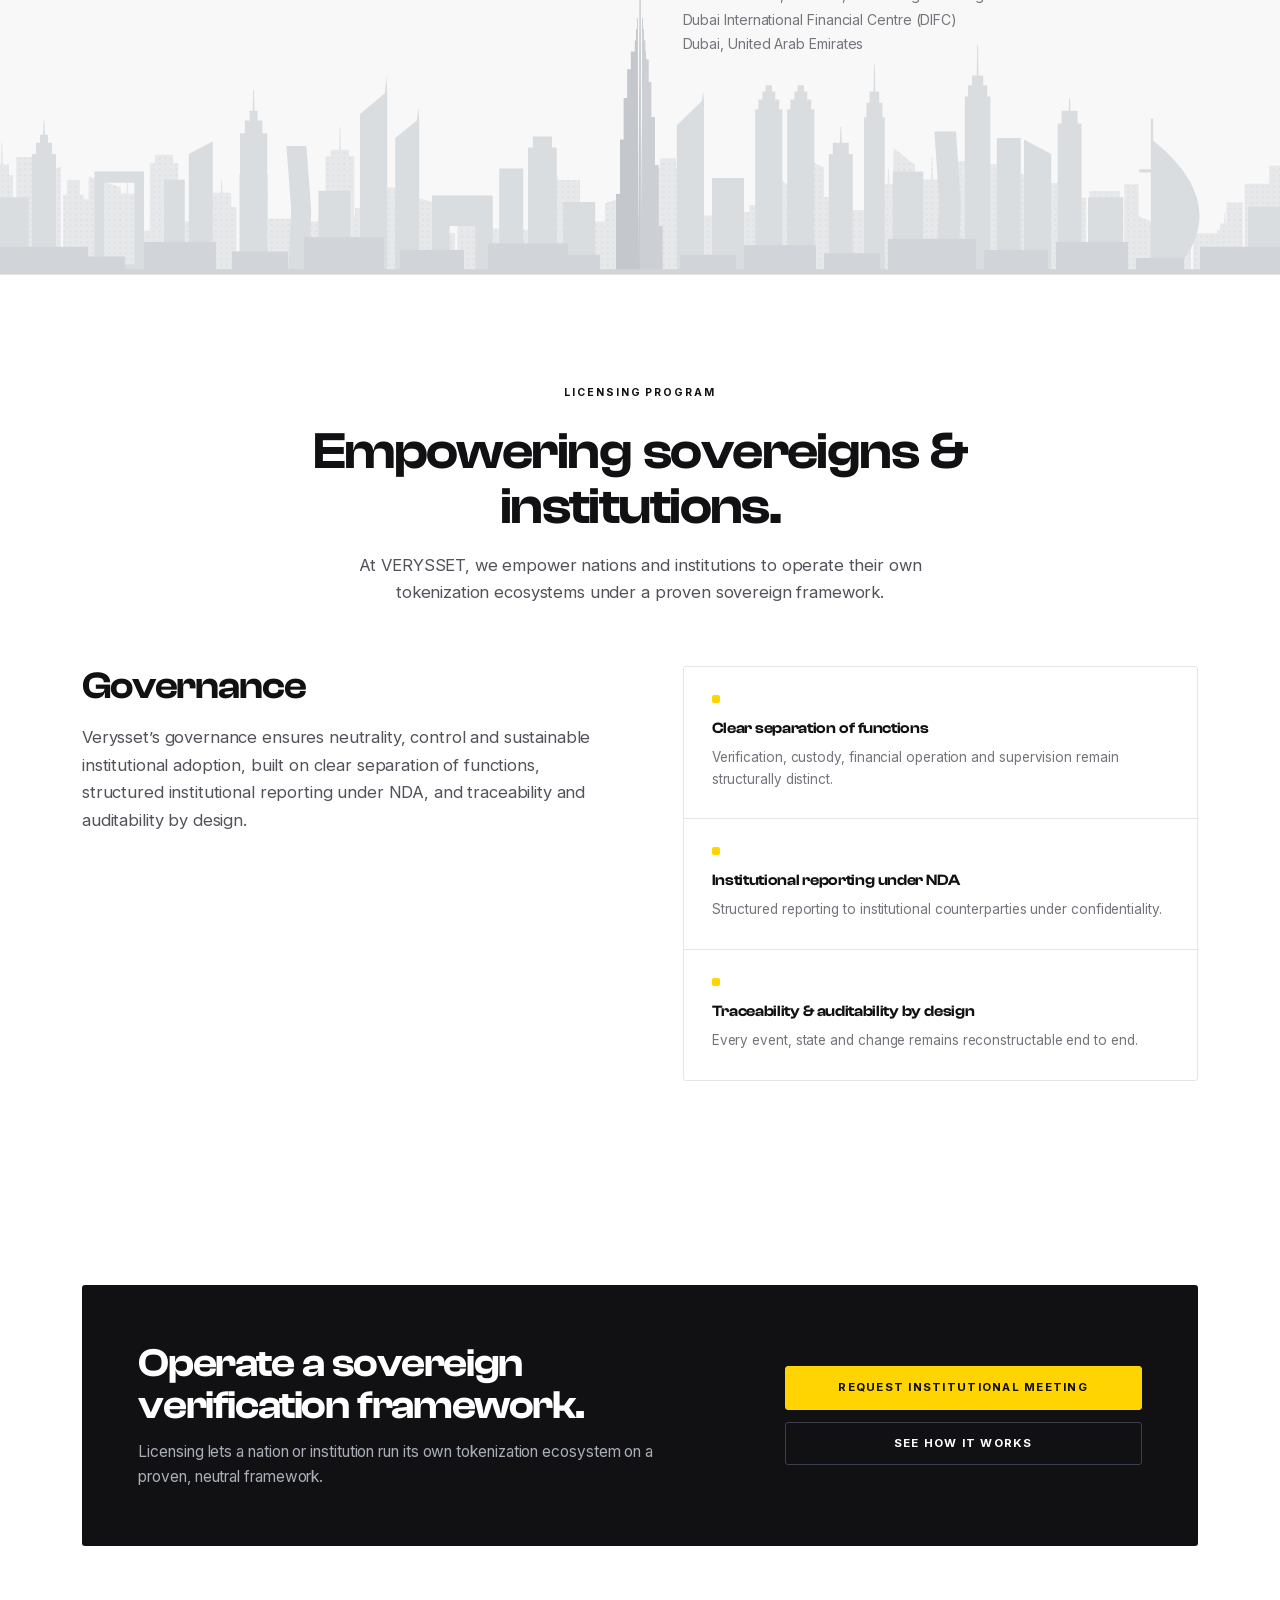
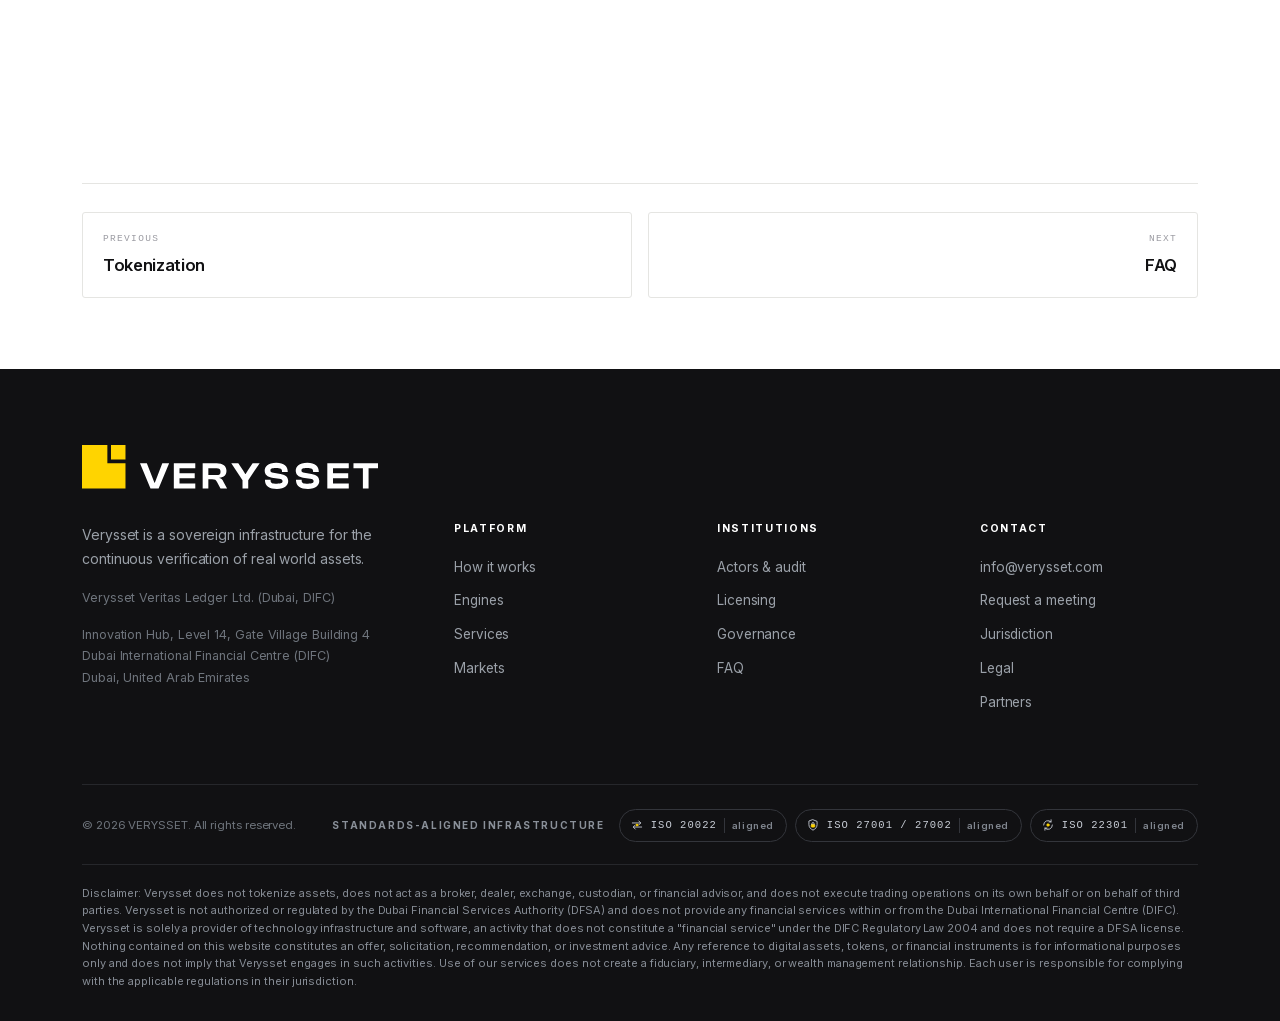
==== commit 84ca8551: "final round 5: twin module, curtain line, tokenization/RWA lead, Dubai skyline Co-Authored-By: Claud" ====
--- a/compliance.html
+++ b/compliance.html
@@ -21,7 +21,7 @@
 <div class="nact"><div class="lang" data-noi18n><button type="button" id="langsel" class="lbtn" title="Language" aria-label="Language" aria-haspopup="listbox" aria-expanded="false" aria-controls="langlist"><svg class="lgi" viewBox="0 0 24 24" width="18" height="18" aria-hidden="true" focusable="false"><path d="M12 3a9 9 0 1 0 0 18 9 9 0 0 0 0-18M3.3 9.8h17.4M3.3 14.2h17.4M12 3c2.6 2.6 2.6 15.4 0 18-2.6-2.6-2.6-15.4 0-18"/></svg><svg class="lchev" viewBox="0 0 8 5" width="7" height="5" aria-hidden="true" focusable="false"><path d="M1 1.1 4 3.9 7 1.1"/></svg></button><ul class="lmenu" id="langlist" role="listbox" aria-label="Language" tabindex="-1"><li role="option" id="lopt-en" data-lang="en" lang="en" aria-selected="true"><svg class="lck" viewBox="0 0 16 16" width="13" height="13" aria-hidden="true" focusable="false"><path d="M3.4 8.6 6.5 11.6 12.6 4.6"/></svg><span class="lnm">English</span></li><li role="option" id="lopt-es" data-lang="es" lang="es" aria-selected="false"><svg class="lck" viewBox="0 0 16 16" width="13" height="13" aria-hidden="true" focusable="false"><path d="M3.4 8.6 6.5 11.6 12.6 4.6"/></svg><span class="lnm">Español</span></li><li role="option" id="lopt-pt" data-lang="pt" lang="pt" aria-selected="false"><svg class="lck" viewBox="0 0 16 16" width="13" height="13" aria-hidden="true" focusable="false"><path d="M3.4 8.6 6.5 11.6 12.6 4.6"/></svg><span class="lnm">Português</span></li><li role="option" id="lopt-zh" data-lang="zh" lang="zh" aria-selected="false"><svg class="lck" viewBox="0 0 16 16" width="13" height="13" aria-hidden="true" focusable="false"><path d="M3.4 8.6 6.5 11.6 12.6 4.6"/></svg><span class="lnm">中文</span></li><li role="option" id="lopt-ru" data-lang="ru" lang="ru" aria-selected="false"><svg class="lck" viewBox="0 0 16 16" width="13" height="13" aria-hidden="true" focusable="false"><path d="M3.4 8.6 6.5 11.6 12.6 4.6"/></svg><span class="lnm">Русский</span></li><li role="option" id="lopt-ar" data-lang="ar" lang="ar" aria-selected="false"><svg class="lck" viewBox="0 0 16 16" width="13" height="13" aria-hidden="true" focusable="false"><path d="M3.4 8.6 6.5 11.6 12.6 4.6"/></svg><span class="lnm" dir="rtl">العربية</span></li></ul></div><a class="btn sm" href="contact.html" data-i18n="request-a-meeting.c277">Request a meeting</a>
 <button class="burg" id="burg" aria-label="Menu" aria-expanded="false" aria-controls="drawer"><span></span></button></div>
 </div><div class="drawer" id="drawer"><a href="index.html" data-i18n="home.8cf0">Home</a><a href="how-it-works.html" data-i18n="how-it-works.9ffd">How it works</a><a href="engines.html" data-i18n="engines.b61d">Engines</a><a href="institutions.html" data-i18n="institutions.2c9d">Institutions</a><a href="markets.html" data-i18n="markets.52c3">Markets</a><a href="tokenization.html" data-i18n="tokenization.4d61">Tokenization</a><a href="compliance.html" class="cur" aria-current="page" data-i18n="compliance.9c04">Compliance</a><a href="faq.html" data-i18n="faq.1fe9">FAQ</a><a href="partners.html" data-i18n="partners.fd6d">Partners</a><a href="contact.html" data-i18n="contact.bbaf">Contact</a><a class="btn" href="contact.html" data-i18n="request-a-meeting.c277">Request a meeting</a></div></header>
-<main id="main"><section class="phead"><div class="wrap"><div class="crumb rv"><b data-i18n="verysset.f3ef">Verysset</b><i></i><span data-i18n="compliance.9c04">Compliance</span></div><span class="eb rv" data-i="1" data-i18n="legal-governance.d1bd">Legal &amp; governance</span><h1 class="rv" data-i="2" style="margin-top:18px" data-i18n="neutral-by-design.9ca6">Neutral by design.</h1><p class="lede rv" data-i="3" data-i18n="verysset-operates-as-a-sovereign-neutral-verif.fc18">Verysset operates as a sovereign, neutral verification infrastructure, built to integrate with financial and regulatory systems without assuming intermediation roles.</p></div></section><section class="sec" id="legal"><div class="wrap"><div class="rv"><span class="eb" data-i18n="four-hard-limits.618a">Four hard limits</span><h2 class="t" data-i18n="what-verysset-does-not-do.250c">What Verysset does not do.</h2></div><div class="g4 mt"><div class="no rv" data-i="0"><span class="nx" aria-hidden="true" data-i18n="no.c2f3">NO</span><h4 data-i18n="no-custody.5201">No custody</h4><p data-i18n="does-not-custody-funds-securities-or-manage.56b8">Does not custody funds, securities, or manage third party resources.</p></div><div class="no rv" data-i="1"><span class="nx" aria-hidden="true" data-i18n="no.c2f3">NO</span><h4 data-i18n="no-issuance.6729">No issuance</h4><p data-i18n="does-not-issue-financial-instruments-nor-repre.36df">Does not issue financial instruments nor represent assets in markets.</p></div><div class="no rv" data-i="2"><span class="nx" aria-hidden="true" data-i18n="no.c2f3">NO</span><h4 data-i18n="no-trading.9410">No trading</h4><p data-i18n="does-not-participate-in-pricing-trading-or.178b">Does not participate in pricing, trading, or settlement.</p></div><div class="no rv" data-i="3"><span class="nx" aria-hidden="true" data-i18n="no.c2f3">NO</span><h4 data-i18n="no-fiduciary-risk.bdc5">No fiduciary risk</h4><p data-i18n="does-not-assume-fiduciary-risk-or-financial.ee18">Does not assume fiduciary risk or financial responsibilities.</p></div></div><p class="neu rv" data-i18n="verysset-does-not-custody-funds-issue-instrume.acb1">Verysset does not custody funds, issue instruments, trade or assume fiduciary risk. It is a verification and evidence custody layer, neutral to counterparties, chains and jurisdictions by design.</p></div></section><section class="sec alt" id="jurisdiction"><div class="wrap"><div class="g2b"><div class="rv"><span class="eb" data-i18n="jurisdiction.a151">Jurisdiction</span><h2 class="t w" data-i18n="dubai-incorporated-jurisdiction-agnostic.999b">Dubai incorporated. Jurisdiction agnostic.</h2><div class="frames"><span class="fr" data-i18n="mica-eu.646f">MiCA (EU)</span><span class="fr" data-i18n="mas-singapore.774c">MAS (Singapore)</span><span class="fr" data-i18n="vara-dubai.8b26">VARA (Dubai)</span><span class="fr" data-i18n="fatf.65f5">FATF</span><span class="fr" data-i18n="iso-20022.1f66">ISO 20022</span></div></div><div class="rv" data-i="1"><p class="lede" style="margin-top:6px" data-i18n="verysset-is-incorporated-in-dubai-united-arab.2f09">Verysset is incorporated in Dubai, United Arab Emirates, and operates under a jurisdiction agnostic model designed to integrate with diverse regulatory environments without assuming regulated functions.</p><p class="lede"><span data-i18n="designed-to-coexist-with-frameworks-such-as.9a5e">Designed to coexist with frameworks such as</span> <strong data-i18n="mica-eu-mas-singapore-vara-dubai.cdab">MiCA (EU), MAS (Singapore), VARA (Dubai)</strong> <span data-i18n="and-applicable-us-regulations-without-replacin.81c0">and applicable US regulations, without replacing the obligations of user entities.</span></p><hr class="hr" style="margin:28px 0 22px"><p class="addr"><b data-i18n="verysset-veritas-ledger-ltd.7d45">Verysset Veritas Ledger Ltd.</b><span data-i18n="innovation-hub-level-14-gate-village-building.98c8">Innovation Hub, Level 14, Gate Village Building 4</span><br><span data-i18n="dubai-international-financial-centre-difc.e6d9">Dubai International Financial Centre (DIFC)</span><br><span data-i18n="dubai-united-arab-emirates.79f7">Dubai, United Arab Emirates</span></p></div></div></div></section><section class="sec" id="licensing"><div class="wrap"><div class="ctr rv" style="max-width:820px;margin:0 auto"><span class="eb nb" data-i18n="licensing-program.c6df">Licensing program</span><h2 class="t" data-i18n="empowering-sovereigns-institutions.93ca">Empowering sovereigns &amp; institutions.</h2><p class="lede" data-i18n="at-verysset-we-empower-nations-and-institution.98eb">At VERYSSET, we empower nations and institutions to operate their own tokenization ecosystems under a proven sovereign framework.</p></div><div class="g2b mt" id="governance"><div class="rv"><h2 class="t w" style="font-size:clamp(24px,3vw,38px);margin-top:0" data-i18n="governance.5a93">Governance</h2><p class="lede" data-i18n="verysset-s-governance-ensures-neutrality-contr.799b">Verysset&rsquo;s governance ensures neutrality, control and sustainable institutional adoption, built on clear separation of functions, structured institutional reporting under NDA, and traceability and auditability by design.</p></div><div class="vgrid rv" data-i="1" style="grid-template-columns:1fr"><div class="v"><div class="vm"></div><h4 data-i18n="clear-separation-of-functions.647a">Clear separation of functions</h4><p data-i18n="verification-custody-financial-operation-and-s.e064">Verification, custody, financial operation and supervision remain structurally distinct.</p></div><div class="v"><div class="vm"></div><h4 data-i18n="institutional-reporting-under-nda.4ee4">Institutional reporting under NDA</h4><p data-i18n="structured-reporting-to-institutional-counterp.bb87">Structured reporting to institutional counterparties under confidentiality.</p></div><div class="v"><div class="vm"></div><h4 data-i18n="traceability-auditability-by-design.3e4b">Traceability &amp; auditability by design</h4><p data-i18n="every-event-state-and-change-remains-reconstru.5bf1">Every event, state and change remains reconstructable end to end.</p></div></div></div></div></section><section class="sec"><div class="wrap"><div class="ctab rv"><div><h2 data-i18n="operate-a-sovereign-verification-framework.dc73">Operate a sovereign verification framework.</h2><p data-i18n="licensing-lets-a-nation-or-institution-run.0166">Licensing lets a nation or institution run its own tokenization ecosystem on a proven, neutral framework.</p></div><div class="acts"><a class="btn yl" href="contact.html" data-i18n="request-institutional-meeting.abd9">Request institutional meeting</a><a class="btn gh" href="how-it-works.html" data-i18n="see-how-it-works.1921">See how it works</a></div></div></div></section><section class="sec tight"><div class="wrap"><div class="pgnav"><a href="tokenization.html"><span class="pl" data-i18n="previous.dd1f">Previous</span><span class="pt" data-i18n="tokenization.4d61">Tokenization</span></a><a class="next" href="faq.html"><span class="pl" data-i18n="next.10ac">Next</span><span class="pt" data-i18n="faq.1fe9">FAQ</span></a></div></div></section></main>
+<main id="main"><section class="phead"><div class="wrap"><div class="crumb rv"><b data-i18n="verysset.f3ef">Verysset</b><i></i><span data-i18n="compliance.9c04">Compliance</span></div><span class="eb rv" data-i="1" data-i18n="legal-governance.d1bd">Legal &amp; governance</span><h1 class="rv" data-i="2" style="margin-top:18px" data-i18n="neutral-by-design.9ca6">Neutral by design.</h1><p class="lede rv" data-i="3" data-i18n="verysset-operates-as-a-sovereign-neutral-verif.fc18">Verysset operates as a sovereign, neutral verification infrastructure, built to integrate with financial and regulatory systems without assuming intermediation roles.</p></div></section><section class="sec" id="legal"><div class="wrap"><div class="rv"><span class="eb" data-i18n="four-hard-limits.618a">Four hard limits</span><h2 class="t" data-i18n="what-verysset-does-not-do.250c">What Verysset does not do.</h2></div><div class="g4 mt"><div class="no rv" data-i="0"><span class="nx" aria-hidden="true" data-i18n="no.c2f3">NO</span><h4 data-i18n="no-custody.5201">No custody</h4><p data-i18n="does-not-custody-funds-securities-or-manage.56b8">Does not custody funds, securities, or manage third party resources.</p></div><div class="no rv" data-i="1"><span class="nx" aria-hidden="true" data-i18n="no.c2f3">NO</span><h4 data-i18n="no-issuance.6729">No issuance</h4><p data-i18n="does-not-issue-financial-instruments-nor-repre.36df">Does not issue financial instruments nor represent assets in markets.</p></div><div class="no rv" data-i="2"><span class="nx" aria-hidden="true" data-i18n="no.c2f3">NO</span><h4 data-i18n="no-trading.9410">No trading</h4><p data-i18n="does-not-participate-in-pricing-trading-or.178b">Does not participate in pricing, trading, or settlement.</p></div><div class="no rv" data-i="3"><span class="nx" aria-hidden="true" data-i18n="no.c2f3">NO</span><h4 data-i18n="no-fiduciary-risk.bdc5">No fiduciary risk</h4><p data-i18n="does-not-assume-fiduciary-risk-or-financial.ee18">Does not assume fiduciary risk or financial responsibilities.</p></div></div><p class="neu rv" data-i18n="verysset-does-not-custody-funds-issue-instrume.acb1">Verysset does not custody funds, issue instruments, trade or assume fiduciary risk. It is a verification and evidence custody layer, neutral to counterparties, chains and jurisdictions by design.</p></div></section><section class="sec alt skysec" id="jurisdiction"><svg class="sky" viewBox="0 0 1600 400" preserveAspectRatio="xMidYMax slice" aria-hidden="true" focusable="false"><defs><pattern id="vsky-dot" width="7" height="7" patternUnits="userSpaceOnUse"><circle cx="3.5" cy="3.5" r=".9" fill="#b3b8be"/></pattern><path id="vsky-far" d="M-12 400L-12 276.7L-6.9 276.7L-6.9 263L1 263L1.7 235.7L2.7 235.7L3.4 263L11.2 263L11.2 276.7L16.3 276.7L16.3 400ZM20.3 400V253.7H40.5V400ZM39.3 400L39.3 277.9L76 265.8L76 400ZM79 400L79 300.8L83.6 300.8L83.6 282.9L99.9 282.9L99.9 300.8L104.5 300.8L104.5 400ZM94.3 400V306.7H111.8V400ZM110.7 400L110.7 277.8L150.8 291.9L150.8 400ZM141.1 400L141.1 313L147.7 313L147.7 299.3L158.1 299.3L158.8 282.2L159.8 282.2L160.5 299.3L170.9 299.3L170.9 313L177.4 313L177.4 400ZM170.9 400V346H189.6V400ZM187.3 400L187.3 261.6L193.7 261.6L193.7 250.9L216.4 250.9L216.4 261.6L222.8 261.6L222.8 400ZM212.9 400L212.9 332.5L215.9 332.5L215.9 319.5L226.7 319.5L226.7 332.5L229.8 332.5L229.8 400ZM229.8 400V334.5H261.3V400ZM258.3 400L258.3 316.3L265 316.3L265 298.5L275.8 298.5L276.5 283.2L277.5 283.2L278.2 298.5L289 298.5L289 316.3L295.7 316.3L295.7 400ZM298.9 400V274.9H335.3V400ZM330.9 400V331H371.5V400ZM363.2 400V334.5H404.9V400ZM406.9 400L406.9 252.9L413.4 252.9L413.4 244.7L423.7 244.7L424.4 216.4L425.4 216.4L426.1 244.7L436.3 244.7L436.3 252.9L442.8 252.9L442.8 400ZM439.9 400L439.9 329L443.8 329L443.8 317.5L457.5 317.5L457.5 329L461.4 329L461.4 400ZM457.5 400L457.5 299.3L461.5 299.3L461.5 281.6L467.2 281.6L467.9 269.4L468.9 269.4L469.6 281.6L475.4 281.6L475.4 299.3L479.3 299.3L479.3 400ZM478.2 400V291.9H515.9V400ZM509.8 400L509.8 301.8L546.5 311.4L546.5 400ZM532.1 400V348.7H568.9V400ZM571.7 400V312.7H610.9V400ZM612.1 400V343.2H634.8V400ZM628.6 400V306.1H652.7V400ZM648.4 400V344.7H682.9V400ZM679.8 400V277.4H697.3V400ZM691.1 400V282.5H725V400ZM719.7 400V338.9H745.1V400ZM742 400V334.5H758.3V400ZM756.3 400L756.3 311.7L779.8 303.7L779.8 400ZM781.6 400V326.9H811.5V400ZM800.6 400L800.6 341.6L803.8 341.6L803.8 330.1L808.1 330.1L808.8 314.4L809.8 314.4L810.5 330.1L814.9 330.1L814.9 341.6L818 341.6L818 400ZM819 400L819 267.6L824.8 267.6L824.8 255.7L845.3 255.7L845.3 267.6L851.1 267.6L851.1 400ZM843.7 400L843.7 292.5L878.5 311.5L878.5 400ZM873.8 400V326.8H897.4V400ZM891.9 400V336.6H925.2V400ZM929.3 400L929.3 322.4L936.8 322.4L936.8 313.9L963.6 313.9L963.6 322.4L971.2 322.4L971.2 400ZM958.6 400V300.6H976.8V400ZM971.3 400L971.3 279L993.8 295L993.8 400ZM993.2 400L993.2 249.8L1029.9 267L1029.9 400ZM1022.6 400L1022.6 319.3L1028 319.3L1028 303.6L1036.5 303.6L1037.2 282.2L1038.2 282.2L1038.9 303.6L1047.4 303.6L1047.4 319.3L1052.8 319.3L1052.8 400ZM1043.9 400V326.2H1060.2V400ZM1059.7 400V320H1091.6V400ZM1084.5 400L1084.5 318.8L1088.2 318.8L1088.2 309.4L1093.6 309.4L1094.3 289.2L1095.3 289.2L1096 309.4L1101.4 309.4L1101.4 318.8L1105.1 318.8L1105.1 400ZM1098.7 400L1098.7 302.4L1103 302.4L1103 287.6L1109.5 287.6L1110.2 268.7L1111.2 268.7L1111.9 287.6L1118.4 287.6L1118.4 302.4L1122.7 302.4L1122.7 400ZM1116.9 400L1116.9 242.6L1143.7 263.4L1143.7 400ZM1147.1 400L1147.1 292.5L1153.6 292.5L1153.6 281.8L1163.9 281.8L1164.6 254.2L1165.6 254.2L1166.3 281.8L1176.7 281.8L1176.7 292.5L1183.2 292.5L1183.2 400ZM1185.7 400V258.8H1227.1V400ZM1224.9 400V262.8H1257.6V400ZM1251.7 400L1251.7 293.8L1270.5 306.5L1270.5 400ZM1269.3 400V275.4H1301.1V400ZM1302.9 400V286.3H1325.5V400ZM1327.6 400V304.7H1357.8V400ZM1361.8 400V296.6H1400V400ZM1405.3 400V287.9H1423.2V400ZM1421.1 400L1421.1 326.3L1455.8 342.3L1455.8 400ZM1443.5 400V329.7H1472.4V400ZM1468.1 400L1468.1 297.8L1488.6 283.6L1488.6 400ZM1491.4 400V349H1527.5V400ZM1521.9 400L1521.9 345.2L1525.2 345.2L1525.2 336.8L1529.9 336.8L1530.6 323.3L1531.6 323.3L1532.3 336.8L1537 336.8L1537 345.2L1540.3 345.2L1540.3 400ZM1533.1 400V310.5H1553.3V400ZM1555.8 400V287.2H1590.7V400ZM1586.6 400V264.8H1603.6V400ZM1598.3 400V289.3H1622.3V400Z"/></defs><use href="#vsky-far" fill="#d8dbe0"/><use href="#vsky-far" fill="url(#vsky-dot)"/><path fill="#c3c7cd" d="M0 400V304H36V400ZM40 400L40 250L45 250L45 236L50 236L50 226L53.8 226L54.5 208L55.5 208L56.2 226L60 226L60 236L65 236L65 250L70 250L70 400ZM205 400V282H231V400ZM236 400L236 250L266 234L266 400ZM300 400L300 224L306 224L306 208L312 208L312 196L315.8 196L316.5 170L317.5 170L318.2 196L322 196L322 208L328 208L328 224L334 224L334 400ZM360 400L364 320L358 240L383 240L389 320L386 400ZM398 400V296H438V400ZM450 400L450 200L481 174L483 152L484 174L484 400ZM494 400L494 230L521 208L523 192L524 208L524 400ZM624 400V268H654V400ZM660 400L660 242L666 242L666 228L690 228L690 242L696 242L696 400ZM704 400V310H744V400ZM846 400L846 214L877 184L879 172L880 184L880 400ZM890 400V280H930V400ZM944 400L944 194L948 194L948 182L953 182L953 172L957 172L957 164L965 164L965 172L969 172L969 182L974 182L974 194L978 194L978 400ZM984 400L984 194L988 194L988 182L993 182L993 172L997 172L997 164L1005 164L1005 172L1009 172L1009 182L1014 182L1014 194L1018 194L1018 400ZM1036 400L1036 250L1041 250L1041 236L1049.8 236L1050.5 216L1051.5 216L1052.2 236L1061 236L1061 250L1066 250L1066 400ZM1080 400L1080 204L1083 204L1083 186L1087 186L1087 172L1091.8 172L1092.5 138L1093.5 138L1094.2 172L1099 172L1099 186L1103 186L1103 204L1106 204L1106 400ZM1116 400V272H1154V400ZM1170 400L1174 311L1168 222L1195 222L1201 311L1198 400ZM1206 400L1206 178L1210 178L1210 164L1215 164L1215 152L1220.8 152L1221.5 114L1222.5 114L1223.2 152L1229 152L1229 164L1234 164L1234 178L1238 178L1238 400ZM1246 400V230H1276V400ZM1280 400L1280 232L1314 250L1314 400ZM1322 400L1322 212L1327 212L1327 196L1335.8 196L1336.5 180L1337.5 180L1338.2 196L1347 196L1347 212L1352 212L1352 400ZM1360 400V304H1404V400ZM1440 400V232Q1545 316 1464.5 400ZM1438.5 400V206H1441.5V400ZM1424 269H1441V273H1424ZM1560 400V316H1600V400Z"/><path fill="#c3c7cd" fill-rule="evenodd" d="M118 400V272H180V400ZM130 388V286H168V388ZM540 400V302H616V400ZM562 400V340H594V400Z"/><path fill="#9aa0a8" d="M770 400L770 340L770 340L770 300L775 300L775 264L775 264L775 232L779.5 232L779.5 204L779.5 204L779.5 180L784 180L784 160L784 160L784 144L788.5 144L788.5 132L788.5 132L788.5 122L793.5 122L793.5 108L795 108L795 94L796.2 94L796.2 80L797.2 80L797.2 66L798 400L799.5 8L800.5 8L802 400L802.8 66L802.8 80L803.8 80L803.8 94L805 94L805 108L806.5 108L806.5 122L807.5 122L807.5 132L810.5 132L810.5 144L810.5 144L810.5 160L814 160L814 180L814 180L814 204L818.5 204L818.5 232L818.5 232L818.5 264L823 264L823 300L823 300L823 340L828 340L828 400Z"/><path fill="#a9aeb5" d="M800 400L800 8L800.5 8L802 400L802.8 66L802.8 80L803.8 80L803.8 94L805 94L805 108L806.5 108L806.5 122L807.5 122L807.5 132L810.5 132L810.5 144L810.5 144L810.5 160L814 160L814 180L814 180L814 204L818.5 204L818.5 232L818.5 232L818.5 264L823 264L823 300L823 300L823 340L828 340L828 400Z"/><path fill="#b3b8be" d="M0 400V366H110V400ZM96 400V378H156V400ZM180 400V360H270V400ZM290 400V372H360V400ZM380 400V354H480V400ZM500 400V370H580V400ZM610 400V362H710V400ZM690 400V376H750V400ZM850 400V376H920V400ZM930 400V364H1020V400ZM1030 400V374H1100V400ZM1110 400V356H1220V400ZM1230 400V370H1310V400ZM1320 400V360H1410V400ZM1420 400V380H1480V400ZM1500 400V366H1600V400ZM0 400V394H1600V400Z"/></svg><div class="wrap"><div class="g2b"><div class="rv"><span class="eb" data-i18n="jurisdiction.a151">Jurisdiction</span><h2 class="t w" data-i18n="dubai-incorporated-jurisdiction-agnostic.999b">Dubai incorporated. Jurisdiction agnostic.</h2><div class="frames"><span class="fr" data-i18n="mica-eu.646f">MiCA (EU)</span><span class="fr" data-i18n="mas-singapore.774c">MAS (Singapore)</span><span class="fr" data-i18n="vara-dubai.8b26">VARA (Dubai)</span><span class="fr" data-i18n="fatf.65f5">FATF</span><span class="fr" data-i18n="iso-20022.1f66">ISO 20022</span></div></div><div class="rv" data-i="1"><p class="lede" style="margin-top:6px" data-i18n="verysset-is-incorporated-in-dubai-united-arab.2f09">Verysset is incorporated in Dubai, United Arab Emirates, and operates under a jurisdiction agnostic model designed to integrate with diverse regulatory environments without assuming regulated functions.</p><p class="lede"><span data-i18n="designed-to-coexist-with-frameworks-such-as.9a5e">Designed to coexist with frameworks such as</span> <strong data-i18n="mica-eu-mas-singapore-vara-dubai.cdab">MiCA (EU), MAS (Singapore), VARA (Dubai)</strong> <span data-i18n="and-applicable-us-regulations-without-replacin.81c0">and applicable US regulations, without replacing the obligations of user entities.</span></p><hr class="hr" style="margin:28px 0 22px"><p class="addr"><b data-i18n="verysset-veritas-ledger-ltd.7d45">Verysset Veritas Ledger Ltd.</b><span data-i18n="innovation-hub-level-14-gate-village-building.98c8">Innovation Hub, Level 14, Gate Village Building 4</span><br><span data-i18n="dubai-international-financial-centre-difc.e6d9">Dubai International Financial Centre (DIFC)</span><br><span data-i18n="dubai-united-arab-emirates.79f7">Dubai, United Arab Emirates</span></p></div></div></div></section><section class="sec" id="licensing"><div class="wrap"><div class="ctr rv" style="max-width:820px;margin:0 auto"><span class="eb nb" data-i18n="licensing-program.c6df">Licensing program</span><h2 class="t" data-i18n="empowering-sovereigns-institutions.93ca">Empowering sovereigns &amp; institutions.</h2><p class="lede" data-i18n="at-verysset-we-empower-nations-and-institution.98eb">At VERYSSET, we empower nations and institutions to operate their own tokenization ecosystems under a proven sovereign framework.</p></div><div class="g2b mt" id="governance"><div class="rv"><h2 class="t w" style="font-size:clamp(24px,3vw,38px);margin-top:0" data-i18n="governance.5a93">Governance</h2><p class="lede" data-i18n="verysset-s-governance-ensures-neutrality-contr.799b">Verysset&rsquo;s governance ensures neutrality, control and sustainable institutional adoption, built on clear separation of functions, structured institutional reporting under NDA, and traceability and auditability by design.</p></div><div class="vgrid rv" data-i="1" style="grid-template-columns:1fr"><div class="v"><div class="vm"></div><h4 data-i18n="clear-separation-of-functions.647a">Clear separation of functions</h4><p data-i18n="verification-custody-financial-operation-and-s.e064">Verification, custody, financial operation and supervision remain structurally distinct.</p></div><div class="v"><div class="vm"></div><h4 data-i18n="institutional-reporting-under-nda.4ee4">Institutional reporting under NDA</h4><p data-i18n="structured-reporting-to-institutional-counterp.bb87">Structured reporting to institutional counterparties under confidentiality.</p></div><div class="v"><div class="vm"></div><h4 data-i18n="traceability-auditability-by-design.3e4b">Traceability &amp; auditability by design</h4><p data-i18n="every-event-state-and-change-remains-reconstru.5bf1">Every event, state and change remains reconstructable end to end.</p></div></div></div></div></section><section class="sec"><div class="wrap"><div class="ctab rv"><div><h2 data-i18n="operate-a-sovereign-verification-framework.dc73">Operate a sovereign verification framework.</h2><p data-i18n="licensing-lets-a-nation-or-institution-run.0166">Licensing lets a nation or institution run its own tokenization ecosystem on a proven, neutral framework.</p></div><div class="acts"><a class="btn yl" href="contact.html" data-i18n="request-institutional-meeting.abd9">Request institutional meeting</a><a class="btn gh" href="how-it-works.html" data-i18n="see-how-it-works.1921">See how it works</a></div></div></div></section><section class="sec tight"><div class="wrap"><div class="pgnav"><a href="tokenization.html"><span class="pl" data-i18n="previous.dd1f">Previous</span><span class="pt" data-i18n="tokenization.4d61">Tokenization</span></a><a class="next" href="faq.html"><span class="pl" data-i18n="next.10ac">Next</span><span class="pt" data-i18n="faq.1fe9">FAQ</span></a></div></div></section></main>
 <footer><div class="wrap">
 <a class="brand" href="index.html" aria-label="Verysset home"><img class="blogo" src="assets/logo-dark.svg" alt="Verysset" width="296" height="44" decoding="async"></a>
 <div class="fgrid"><div>
--- a/assets/site.css
+++ b/assets/site.css
@@ -105,8 +105,8 @@
 .btn.yl:hover{background:var(--yl-d);border-color:var(--yl-d);color:var(--ink)}
 .btn.gh{background:transparent;color:var(--ink);border-color:var(--line2)}
 .btn.gh:hover{background:var(--ink);color:#fff;border-color:var(--ink)}
-.ink-band .btn.gh{color:#fff;border-color:#3a4049}
-.ink-band .btn.gh:hover{background:var(--yl);border-color:var(--yl);color:var(--ink)}
+.ink-band .btn.gh,.ctab .btn.gh{color:#fff;border-color:#3a4049}
+.ink-band .btn.gh:hover,.ctab .btn.gh:hover{background:var(--yl);border-color:var(--yl);color:var(--ink)}
 .tl{display:inline-flex;align-items:center;gap:8px;font-size:13.5px;font-weight:600;
   color:var(--ink);border-bottom:2px solid var(--yl);padding-bottom:3px;
   transition:color .2s,border-color .2s;line-height:1}
@@ -294,7 +294,7 @@
 
 /* ---------- page head ---------- */
 .phead{padding:calc(var(--navh) + clamp(46px,6vw,86px)) 0 clamp(34px,4vw,56px);border-bottom:1px solid var(--line);position:relative;overflow:hidden}
-.phead::before{content:"";position:absolute;inset:0;z-index:-1;background:radial-gradient(70% 60% at 12% 0%,#fffdf2 0%,rgba(255,255,255,0) 70%)}
+.phead::before{content:"";position:absolute;inset:0;z-index:-1;background:none}
 .phead h1{font-size:clamp(31px,5.2vw,66px);letter-spacing:-.04em;line-height:1.02;max-width:18ch}
 .phead .lede{font-size:clamp(16px,1.5vw,19.5px);max-width:60ch}
 .crumb{display:flex;gap:10px;align-items:center;font-family:var(--mono);font-size:10.5px;letter-spacing:.14em;text-transform:uppercase;color:var(--faint);margin-bottom:22px}
@@ -304,7 +304,7 @@
 /* ---------- hero (home) ---------- */
 .hero{padding:calc(var(--navh) + clamp(56px,8vw,104px)) 0 clamp(44px,6vw,78px);text-align:center;position:relative;overflow:hidden}
 .hero::before{content:"";position:absolute;inset:0;z-index:-1;
-  background:radial-gradient(70% 56% at 50% 0%,#fffcea 0%,rgba(255,255,255,0) 70%)}
+  background:none}
 .hero .eb{margin-bottom:24px}
 .hero h1{font-size:clamp(33px,6.4vw,82px);letter-spacing:-.042em;line-height:1.0;max-width:17ch;margin:0 auto}
 .hero h1 em{font-style:normal;position:relative;white-space:nowrap}
@@ -391,7 +391,7 @@
 .step h3{margin-top:15px;font-size:clamp(19px,1.9vw,25px);letter-spacing:-.03em}
 .step p{margin-top:11px;font-size:14.5px;color:var(--muted);line-height:1.6;max-width:36ch}
 .res{margin-top:clamp(32px,4vw,52px);border:1px solid var(--line);border-left:4px solid var(--yl);border-radius:var(--r);
-  background:linear-gradient(180deg,#fffdf4,#fff);padding:clamp(24px,3vw,38px) clamp(22px,3vw,42px);
+  background:#fff;padding:clamp(24px,3vw,38px) clamp(22px,3vw,42px);
   display:grid;grid-template-columns:auto 1fr;gap:clamp(18px,3vw,44px);align-items:center}
 .res .k{font-size:11px;font-weight:700;letter-spacing:.17em;text-transform:uppercase;white-space:nowrap}
 .res p{font-size:clamp(16px,1.6vw,21px);color:var(--ink2);line-height:1.52;letter-spacing:-.02em;max-width:62ch}
@@ -615,7 +615,7 @@
 .fa p{padding:0 60px clamp(20px,2.2vw,28px) 0;font-size:15px;color:var(--mid);line-height:1.68;max-width:76ch}
 
 /* ---------- partners (single grid, colour on hover) ---------- */
-.pgrid{margin-top:clamp(34px,4vw,56px);display:grid;grid-template-columns:repeat(auto-fit,minmax(196px,1fr));
+.pgrid{margin-top:clamp(34px,4vw,56px);display:grid;grid-template-columns:repeat(5,minmax(0,1fr));
   gap:1px;background:var(--line);border:1px solid var(--line);border-radius:var(--r);overflow:hidden}
 .pcell{background:var(--paper);min-height:132px;display:flex;align-items:center;justify-content:center;
   padding:26px 22px;position:relative;transition:background .3s}
@@ -633,6 +633,26 @@
 .pname{position:absolute;left:14px;bottom:10px;font-family:var(--mono);font-size:9px;letter-spacing:.14em;
   text-transform:uppercase;color:var(--faint);opacity:0;transform:translateY(4px);transition:opacity .3s,transform .3s}
 .pcell:hover .pname{opacity:1;transform:none}
+/* invitation cell that closes the grid (14 partners + 1 = full rows at every breakpoint) */
+.pjt{display:flex;flex-direction:column;align-items:center;gap:8px;text-align:center}
+.pje{font-family:var(--mono);font-size:9.5px;letter-spacing:.16em;text-transform:uppercase;color:var(--faint)}
+.pjh{font-family:var(--disp,var(--sans));font-size:16px;font-weight:600;color:var(--ink);line-height:1.2}
+.pja{font-style:normal;display:inline-grid;place-items:center;width:30px;height:30px;border-radius:50%;
+  background:var(--yl);color:var(--ink);font-size:14px;transition:transform .3s cubic-bezier(.22,1,.36,1)}
+.pjoin:hover .pja,.pjoin:focus-visible .pja{transform:translateX(4px)}
+[dir=rtl] .pje{font-family:var(--sans);letter-spacing:0;font-size:11px}
+[dir=rtl] .pja{transform:scaleX(-1)}
+[dir=rtl] .pjoin:hover .pja{transform:scaleX(-1) translateX(4px)}
+@media(max-width:1000px){.pgrid{grid-template-columns:repeat(3,minmax(0,1fr))}}
+@media(max-width:600px){
+  .pgrid{grid-template-columns:repeat(2,minmax(0,1fr))}
+  .pcell{min-height:104px;padding:18px 14px}
+  .pw{height:44px}
+  .pjoin{grid-column:1/-1;min-height:88px}
+  .pjt{flex-direction:row;flex-wrap:wrap;justify-content:center;gap:6px 12px}
+  .pje{flex-basis:100%}
+  .g4.plane{grid-template-columns:1fr}
+}
 
 /* ---------- contact form ---------- */
 .form{display:grid;grid-template-columns:1fr 1fr;gap:16px}
@@ -705,7 +725,7 @@
 .showwrap{position:relative;height:480vh;background:var(--pnl)}
 .showstage{position:sticky;top:0;height:100vh;overflow:hidden;display:flex;flex-direction:column;
   align-items:center;justify-content:center;background:var(--pnl);
-  background-image:radial-gradient(60% 50% at 50% 0%,rgba(255,212,0,.07) 0%,rgba(16,18,22,0) 72%)}
+  background-image:none}
 .showstage .grid{position:absolute;inset:0;opacity:.5;pointer-events:none;
   background-image:linear-gradient(rgba(255,255,255,.032) 1px,transparent 1px),linear-gradient(90deg,rgba(255,255,255,.032) 1px,transparent 1px);
   background-size:52px 52px;transform:translateY(var(--gy,0px))}
@@ -824,13 +844,13 @@
 /* ================= PLANET MAP - GEO SENTINEL ORBITAL SWEEP ================= */
 .planetsec{position:relative;background:var(--bg);overflow:hidden}
 .planetsec::before{content:"";position:absolute;inset:-10% -20% auto;height:60%;pointer-events:none;
-  background:radial-gradient(50% 60% at 50% 0%,rgba(255,212,0,.10) 0%,rgba(255,212,0,0) 70%)}
+  background:none}
 .planetsec .wrap{position:relative;z-index:2}
 .panel.planet .pbody{padding:0}
 
 /* map stage */
 .wmap{position:relative;line-height:0;background:#08090c;
-  background-image:radial-gradient(70% 90% at 50% 45%,rgba(255,212,0,.045) 0%,rgba(8,9,12,0) 72%)}
+  background-image:none}
 .wmap svg{display:block;width:100%;height:auto;overflow:visible}
 
 /* graticule + land lattice */
@@ -1097,3 +1117,172 @@
 @media(max-width:900px){.lgsym,.lgpair,.lgcrops{grid-template-columns:1fr}.lgfiles li{grid-template-columns:160px 1fr}}
 @media(max-width:560px){.lgrules,.lgswg{grid-template-columns:1fr}.lgcrop{height:210px}.lgcrop img{height:150px}
   .lgsq img{width:180px;height:180px}.lgfiles li{grid-template-columns:1fr}.lgrow{gap:16px}.lgrow b{width:40px}.lgrow img{max-width:calc(100% - 56px)}}
+
+/* ---------- digital twin module (institutions, own panel below the Trust Score card, see twin.py) ----------
+   Static markup = the final composed twin. site.js adds .tw-arm (every animation parked at frame 0) and
+   .tw-play on first view; .tw-off pauses the idle blink off screen. Transform / opacity plus the outline draw. */
+.tw{margin:clamp(30px,4vw,56px) 0 0;display:grid;grid-template-columns:minmax(0,.82fr) minmax(0,1.18fr);
+  gap:clamp(20px,4vw,60px);align-items:center;background:#0A0A09;color:#fff;border-radius:var(--r);
+  border-bottom:4px solid #FFD400;padding:clamp(26px,3.8vw,56px)}
+.tw .eb{color:#fff}
+.tw h3.t3{margin-top:14px;max-width:17ch;color:#fff}
+.tw-leg{list-style:none;margin:clamp(22px,2.8vw,34px) 0 0;padding:0;border-top:1px solid #26262a}
+.tw-leg li{display:flex;align-items:center;gap:14px;min-height:44px;border-bottom:1px solid #26262a;
+  font-size:10.5px;font-weight:700;letter-spacing:.15em;line-height:1.3;text-transform:uppercase;color:#fff}
+.tw-n{flex:none;font-family:var(--mono);font-size:10.5px;letter-spacing:.04em;color:#74747c;font-variant-numeric:tabular-nums}
+.tw-leg li:last-child,.tw-leg li:last-child .tw-n{color:#FFD400}
+html[lang=ar] .tw-leg li{letter-spacing:0}
+html[lang=zh] .tw-leg li{letter-spacing:.06em}
+.tw-stage{justify-self:center;width:min(560px,90%)}
+.tw-svg{display:block;width:100%;height:auto;overflow:visible;direction:ltr}
+.tw-svg path{stroke-linecap:round;stroke-linejoin:round}
+.tw-ring,.tw-scan{opacity:0}
+.tw-pop,.tw-ring,.tw-core{transform-box:fill-box;transform-origin:center}
+.tw-arm .tw-draw{stroke-dasharray:1;animation:tw-draw .8s cubic-bezier(.45,0,.2,1) both}
+.tw-arm .tw-fade{animation:tw-fade .6s ease both}
+.tw-arm .tw-rise{animation:tw-rise .75s cubic-bezier(.2,.7,.2,1) both}
+.tw-arm .tw-pop{animation:tw-pop .45s cubic-bezier(.3,1.4,.5,1) both}
+.tw-arm .tw-ring{animation:tw-ring 1.3s ease-out forwards}
+.tw-arm .tw-scan{animation:tw-scan 2.5s cubic-bezier(.45,0,.35,1) .9s forwards}
+.tw-arm .tw-core{animation:tw-pop .45s cubic-bezier(.3,1.4,.5,1) 3.3s both,tw-idle 2.8s ease-in-out 4s infinite}
+.tw-arm .tw-leg li{animation:tw-lit .5s ease both}
+.tw-arm .tw-leg li:nth-child(1){animation-delay:1.3s}
+.tw-arm .tw-leg li:nth-child(2){animation-delay:1.85s}
+.tw-arm .tw-leg li:nth-child(3){animation-delay:2.4s}
+.tw-arm .tw-leg li:nth-child(4){animation-delay:3.3s}
+.tw-arm:not(.tw-play) *,.tw-off .tw-core{animation-play-state:paused}
+@keyframes tw-draw{from{stroke-dashoffset:1}to{stroke-dashoffset:0}}
+@keyframes tw-fade{from{opacity:0}to{opacity:1}}
+@keyframes tw-rise{from{opacity:0;transform:translateY(18px)}to{opacity:1;transform:none}}
+@keyframes tw-pop{from{opacity:0;transform:scale(0)}to{opacity:1;transform:none}}
+@keyframes tw-ring{0%{opacity:.9;transform:scale(1)}100%{opacity:0;transform:scale(3.4)}}
+@keyframes tw-scan{0%{opacity:0;transform:none}12%{opacity:.9}85%{opacity:.55}100%{opacity:0;transform:translateY(-300px)}}
+@keyframes tw-lit{from{opacity:.25}to{opacity:1}}
+@keyframes tw-idle{0%,100%{opacity:1}50%{opacity:.3}}
+@media(max-width:880px){.tw{grid-template-columns:1fr}.tw h3.t3{max-width:none}}
+@media(max-width:560px){.tw{padding:24px 18px 26px}.tw-stage{width:100%}}
+@media (prefers-reduced-motion:reduce){.tw *{animation:none!important}}
+
+/* ---------- satellite verification preloader (index only, see preloader.py) ---------- */
+html.vpl-lock,html.vpl-lock body{overflow:hidden}
+.vpl{position:fixed;inset:0;z-index:2147483000;background:#0A0A09;display:flex;align-items:center;
+  justify-content:center;padding:16px;overflow:hidden;transform:translateY(0);will-change:transform;
+  transition:transform 1.3s cubic-bezier(.65,0,.35,1)}
+/* curtain edge: one 6px bar that starts exactly on the trust score underline (the inline script writes
+   --bx/--by/--sx/--sy from the underline's rect), stretches into the full width bottom edge in 0.5s,
+   then rides the overlay up. Transform only. */
+.vpl-bar{position:absolute;left:0;bottom:0;width:100%;height:6px;background:#FFD400;opacity:0;pointer-events:none;
+  transform-origin:0 0;transform:translate(var(--bx,0px),var(--by,0px)) scale(var(--sx,1),var(--sy,1))}
+.vpl.vpl-out{transform:translateY(-100%);pointer-events:none;transition-delay:.3s}
+.vpl.vpl-out .vpl-bar{opacity:1;transform:none;transition:transform .5s cubic-bezier(.7,0,.25,1)}
+.vpl.vpl-out .vpl-ul{visibility:hidden}
+.vpl-svg{display:block;width:100%;max-width:680px;height:auto;direction:ltr;overflow:visible}
+.vpl-svg *{transform-box:view-box}
+.vpl-svg text{font-family:var(--sans,"Inter Variable",system-ui,sans-serif)}
+.vpl-cap{font-size:13px;font-weight:600;letter-spacing:.16em;fill:#fff}
+.vpl-y{fill:#FFD400}
+.vpl-dk{fill:#0A0A09}
+.vpl-num{font-family:"Clash Display",var(--sans,sans-serif)!important;font-weight:600;font-size:64px;fill:#fff;opacity:0}
+.vpl-lab{font-size:13px;font-weight:600;letter-spacing:.12em;fill:#fff}
+.vpl-mono{font-size:12px;letter-spacing:.04em;fill:#FFD400;font-family:ui-monospace,Menlo,Consolas,monospace!important}
+html[lang=zh] .vpl-cap,html[lang=ar] .vpl-cap,html[lang=zh] .vpl-lab,html[lang=ar] .vpl-lab{letter-spacing:0}
+.vpl-stars{opacity:.35}
+.vpl-earth{animation:vpl-rise 1.8s cubic-bezier(.2,.7,.2,1) both}
+.vpl-orbit{opacity:0;animation:vpl-orbit 1s ease .3s forwards}
+.vpl-sat{transform-box:fill-box;transform-origin:center;animation:vpl-sat 2s cubic-bezier(.25,.8,.3,1) both}
+.vpl-beam{opacity:0;transform-origin:300px 92px;animation:vpl-beam 2.8s linear 2s both}
+.vpl-lit{opacity:0;animation:vpl-show .4s ease both}
+.vpl-ring{opacity:0;transform-box:fill-box;transform-origin:center;animation:vpl-ring 1.3s ease-out both}
+.vpl-links path{stroke-dasharray:1;stroke-dashoffset:1;opacity:.55;animation:vpl-link 2.2s ease both}
+.vpl-layer{opacity:0;animation:vpl-layer .8s cubic-bezier(.2,.7,.2,1) both}
+.vpl-draw{stroke-dasharray:1;stroke-dashoffset:1;animation:vpl-draw 1s ease-out both}
+.vpl-fac{opacity:0;animation:vpl-show .7s ease both}
+.vpl-score{opacity:0;animation:vpl-show .6s ease 1.8s both}
+.vpl-ok{opacity:0;animation:vpl-show .6s ease 6.1s both}
+.vpl-ul{transform-origin:573px 118px;animation:vpl-ul .6s cubic-bezier(.2,.7,.2,1) 4.8s both}
+.vpl-chip{opacity:0;animation:vpl-chip .7s cubic-bezier(.2,.7,.2,1) both}
+.vpl-c2 .vpl-cap{font-size:11px;letter-spacing:.1em}
+.vpl-c1{animation-delay:6s}.vpl-c2{animation-delay:6.36s}
+@keyframes vpl-show{from{opacity:0}to{opacity:1}}
+@keyframes vpl-hide{from{opacity:1}to{opacity:0}}
+@keyframes vpl-orbit{to{opacity:.55}}
+@keyframes vpl-rise{from{opacity:0;transform:translateY(24px)}to{opacity:1;transform:none}}
+@keyframes vpl-sat{0%{opacity:0;transform:translate(-360px,72px) rotate(-18deg)}
+  15%{opacity:1}55%{transform:translate(-150px,16px) rotate(-6deg)}100%{opacity:1;transform:none}}
+@keyframes vpl-beam{0%{opacity:0;transform:rotate(48deg)}8%{opacity:.16}90%{opacity:.16}
+  100%{opacity:0;transform:rotate(-48deg)}}
+@keyframes vpl-ring{0%{opacity:1;transform:scale(1)}100%{opacity:0;transform:scale(4.2)}}
+@keyframes vpl-link{0%{stroke-dashoffset:1;opacity:.55}45%{stroke-dashoffset:0;opacity:.55}100%{stroke-dashoffset:0;opacity:0}}
+@keyframes vpl-layer{from{opacity:0;transform:translateY(18px)}to{opacity:1;transform:none}}
+@keyframes vpl-draw{to{stroke-dashoffset:0}}
+@keyframes vpl-ul{from{transform:scaleX(0)}to{transform:none}}
+@keyframes vpl-chip{from{opacity:0;transform:translateY(10px)}to{opacity:1;transform:none}}
+@media (prefers-reduced-motion:reduce){.vpl{display:none}}
+
+/* ---------- RWA & Tokenization leads (operator 2026-09-13): first in every list, flat near-black + #FFD400 ---------- */
+/* markets: mandate index */
+.mb.lead .mbt{font-weight:700;color:#0A0A09}
+.mb.lead .mi{color:#0A0A09;font-weight:700}
+.mb.lead .mic{stroke:#E6BF00}
+.mb.lead::after{content:"";flex:none;width:8px;height:8px;border-radius:2px;background:#FFD400}
+@media(max-width:900px){
+  .mb.lead{border-color:#E6BF00;box-shadow:inset 0 0 0 1px #E6BF00;font-weight:700}
+  .mb.lead::after{display:none}
+}
+/* markets: lead card, 2x2 in the all mandates grid */
+.g3>.card.lead{grid-column:span 2;grid-row:span 2;background:#0A0A09;border-color:#0A0A09;color:#fff;
+  display:flex;flex-direction:column;justify-content:space-between;gap:28px;
+  padding:clamp(28px,3.2vw,48px) clamp(28px,3.2vw,48px) clamp(24px,2.6vw,36px) calc(clamp(28px,3.2vw,48px) + 6px)}
+.card.lead::before{content:"";position:absolute;left:0;top:0;bottom:0;width:6px;background:#FFD400}
+.card.lead:hover{border-color:#0A0A09}
+.card.lead .kn{display:block;font-family:var(--mono);font-size:11px;font-weight:700;letter-spacing:.16em;
+  text-transform:uppercase;color:#FFD400}
+.card.lead h3{margin-top:14px;font-size:clamp(28px,3.4vw,48px);letter-spacing:-.035em;line-height:1.04;color:#fff;max-width:16ch}
+.card.lead p{margin-top:16px;font-size:clamp(15px,1.3vw,17.5px);color:#c9cbd0;max-width:46ch}
+.card.lead .mkic.sm{margin-bottom:22px}
+.card.lead .mkic.sm .mic,.card.lead:hover .mkic.sm .mic{width:42px;height:42px;stroke:#FFD400;stroke-width:1.35}
+.card.lead .mstats{margin-top:0;border-top-color:rgba(255,255,255,.16)}
+.card.lead .mst{border-right-color:rgba(255,255,255,.16)}
+.card.lead .mst:last-child{border-right:0}
+.card.lead .mst b{color:#fff}
+.card.lead .mst i{color:#a9aeb8}
+[dir=rtl] .card.lead::before{left:auto;right:0}
+[dir=rtl] .g3>.card.lead{padding-left:clamp(28px,3.2vw,48px);padding-right:calc(clamp(28px,3.2vw,48px) + 6px)}
+[dir=rtl] .card.lead .mst{border-right:0;border-left:1px solid rgba(255,255,255,.16)}
+[dir=rtl] .card.lead .mst:last-child{border-left:0}
+@media(max-width:900px){.card.lead .mst:nth-child(2){border-right:0}.card.lead .mst:nth-child(3){border-top:1px solid rgba(255,255,255,.16)}}
+@media(max-width:880px){.g3>.card.lead{grid-column:auto;grid-row:auto}}
+/* how it works: lead service row */
+.s.lead,.s.lead:hover{background:#0A0A09;border-left:6px solid #FFD400;
+  padding-left:clamp(16px,2vw,26px);padding-right:clamp(16px,2vw,26px)}
+.s.lead .sn{color:#FFD400;font-weight:700}
+.s.lead h4{color:#fff;font-size:clamp(20px,2vw,27px)}
+.s.lead p{color:#c9cbd0;font-size:15px}
+[dir=rtl] .s.lead,[dir=rtl] .s.lead:hover{border-left:0;border-right:6px solid #FFD400;
+  padding-left:clamp(16px,2vw,26px);padding-right:clamp(16px,2vw,26px)}
+/* home: lead explore card */
+.kcard.lead{background:#0A0A09;border-color:#0A0A09;color:#fff;box-shadow:inset 6px 0 0 #FFD400}
+.kcard.lead:hover{border-color:#FFD400;box-shadow:inset 6px 0 0 #FFD400,0 16px 40px -26px rgba(17,17,19,.5)}
+.kcard.lead .kn{color:#FFD400;font-weight:700}
+.kcard.lead h3{color:#fff;font-size:clamp(22px,2.1vw,28px)}
+.kcard.lead p{color:#c9cbd0}
+.kcard.lead .go{color:#FFD400}
+[dir=rtl] .kcard.lead{box-shadow:inset -6px 0 0 #FFD400}
+[dir=rtl] .kcard.lead:hover{box-shadow:inset -6px 0 0 #FFD400,0 16px 40px -26px rgba(17,17,19,.5)}
+
+/* ---------- Dubai skyline backdrop (compliance #jurisdiction, skyline.py) ---------- */
+/* box is at least 1:4 tall so xMidYMax slice always scales by height: no distortion, spire never cropped */
+.skysec{position:relative;overflow:hidden;isolation:isolate;padding-bottom:calc(var(--sec) + max(70px,9vw))}
+.skysec>.wrap{position:relative;z-index:1}
+.sky{position:absolute;left:0;right:0;bottom:0;width:100%;height:max(210px,25vw);display:block;
+  pointer-events:none;z-index:0;opacity:.55}
+/* lead polish: service row content aligns with the rows below (the dark fill bleeds into the gutter on desktop) */
+@media(min-width:881px){
+  .s.lead,.s.lead:hover{margin-left:-32px;margin-right:-26px;padding-left:26px;padding-right:26px}
+  [dir=rtl] .s.lead,[dir=rtl] .s.lead:hover{margin-left:-26px;margin-right:-32px;padding-left:26px;padding-right:26px}
+}
+/* lead card stat blocks carry more weight so the 2x2 card reads full */
+.card.lead .mst{padding-top:22px}
+.card.lead .mst b{font-size:clamp(20px,2.2vw,30px)}
+.card.lead .mst i{margin-top:9px;font-size:12px}
+@media(max-width:460px){.card.lead .mst,.card.lead .mst:nth-child(3){border-top:1px solid rgba(255,255,255,.16)}.card.lead .mst:first-child{border-top:0}}
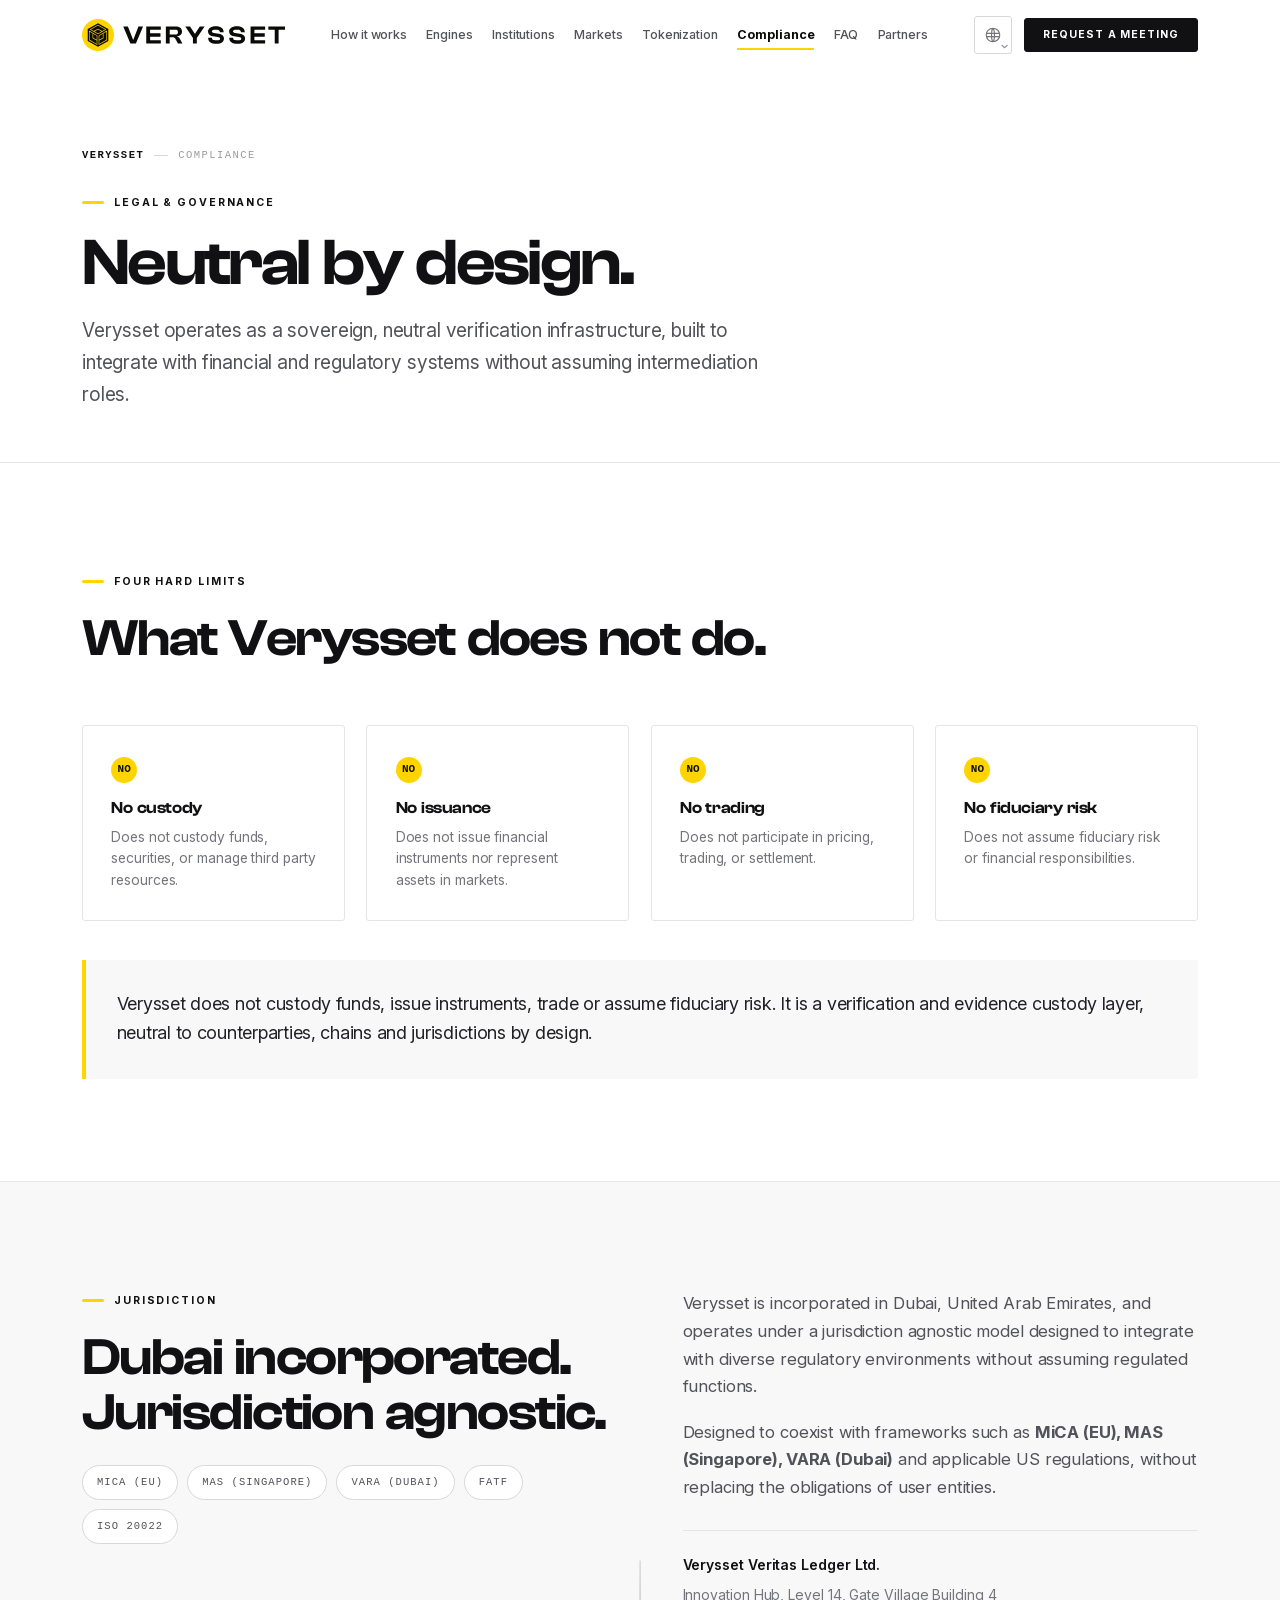
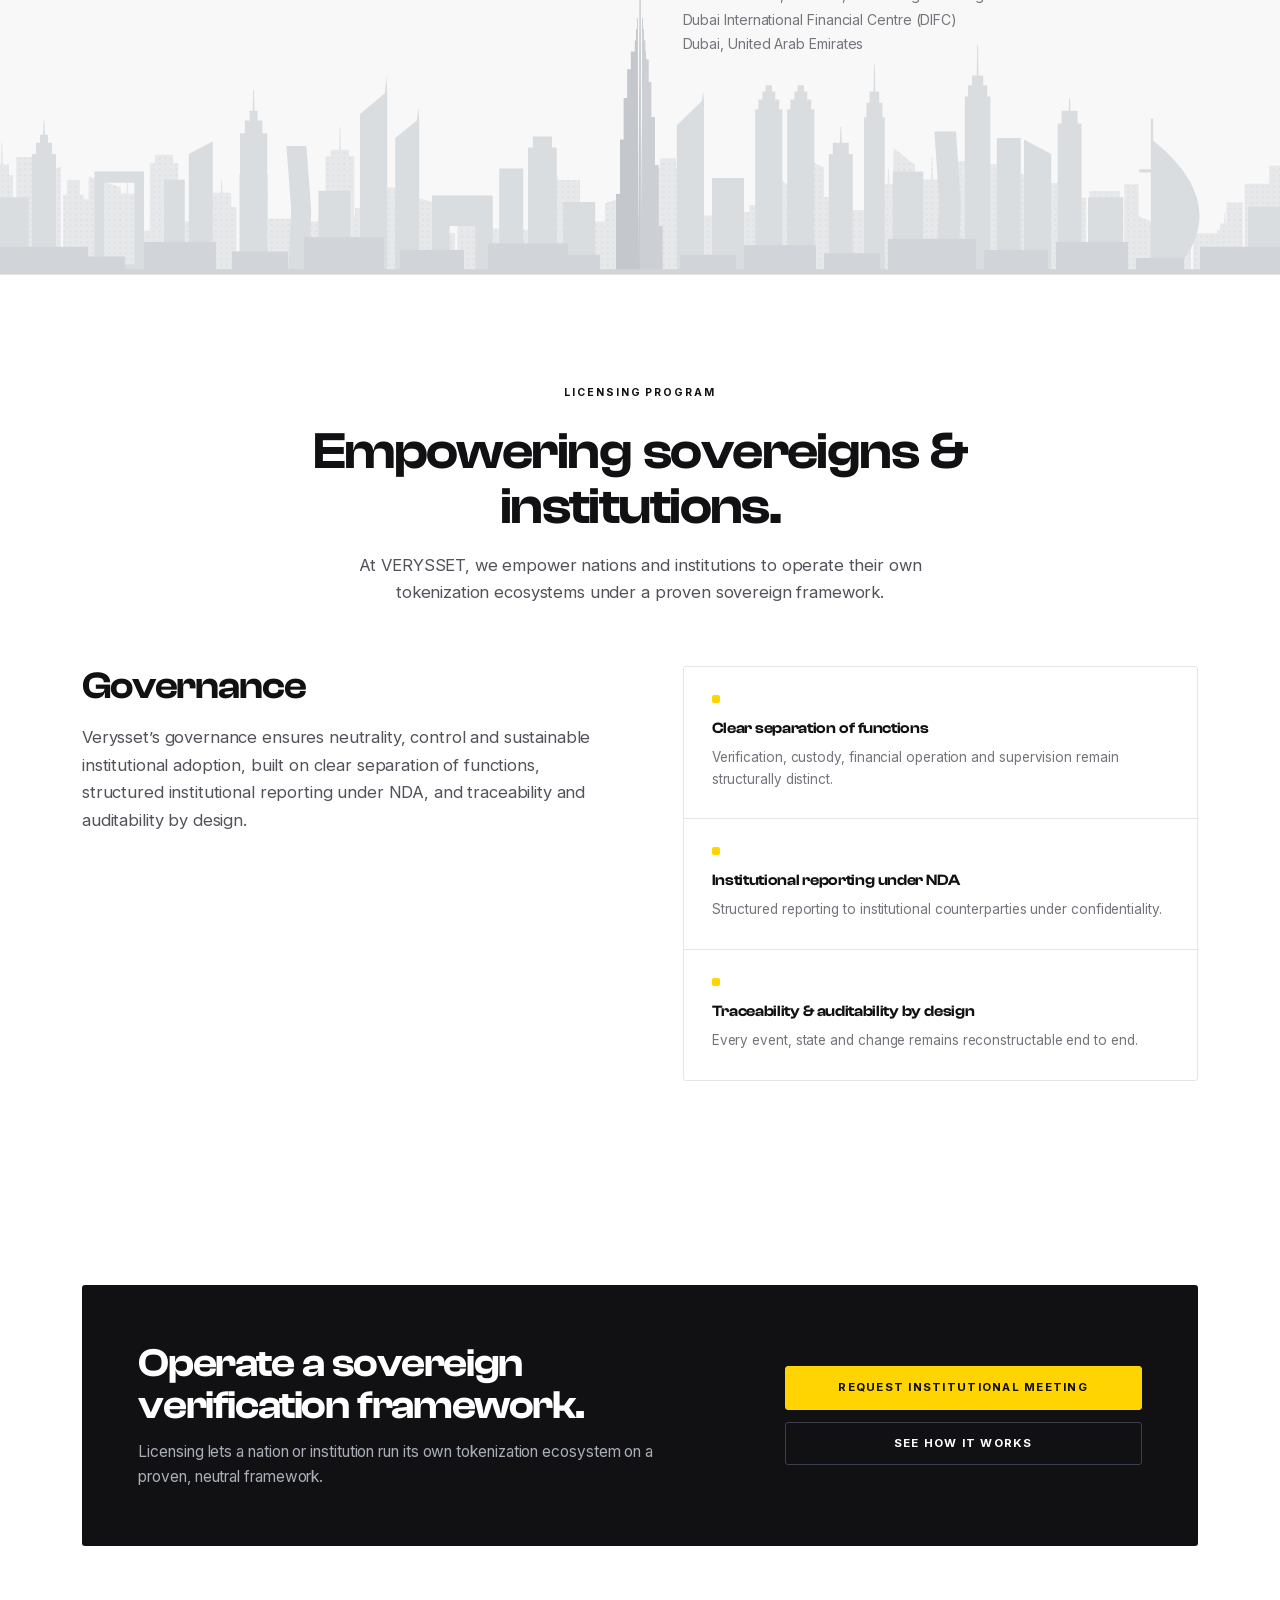
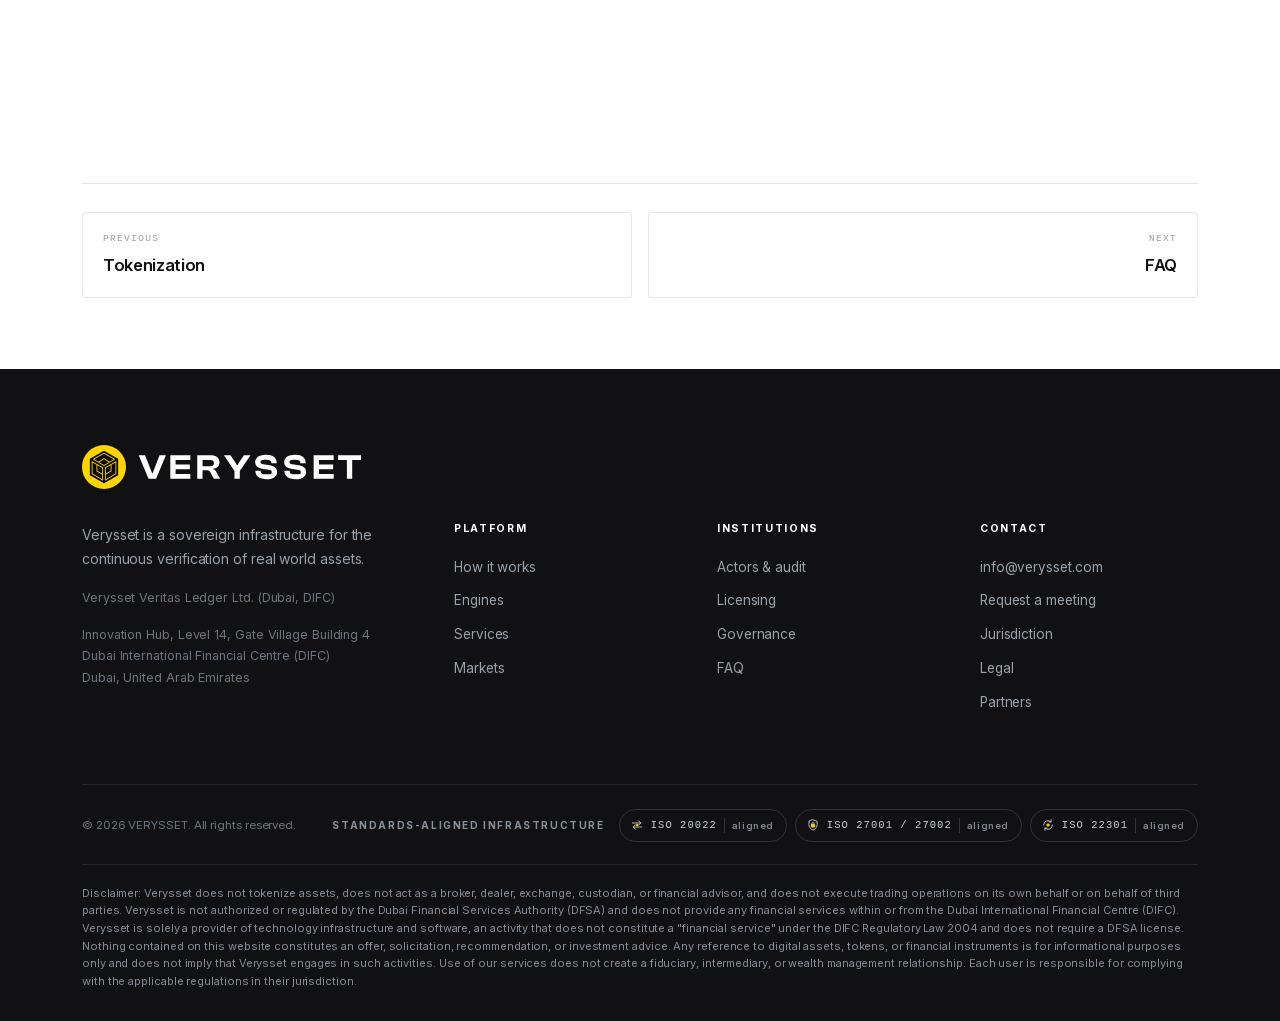
==== commit b8b78cf3: "Round 10: circle identity, yellow circle with nested isometric cubes replaces the square symbol - Na" ====
--- a/compliance.html
+++ b/compliance.html
@@ -7,7 +7,7 @@
 <meta property="og:description" content="Neutral by design: no custody, no issuance, no trading, no fiduciary risk. DIFC incorporated and aligned with MiCA, MAS, VARA and FATF.">
 <meta property="og:type" content="website">
 <meta name="twitter:card" content="summary_large_image">
-<link rel="icon" type="image/svg+xml" href="assets/favicon.svg?v=2">
+<link rel="icon" type="image/svg+xml" href="assets/favicon.svg?v=3">
 <link rel="preload" href="assets/fonts/ClashDisplay-Medium.otf" as="font" type="font/otf" crossorigin>
 <link rel="preload" href="assets/fonts/ClashDisplay-Semibold.otf" as="font" type="font/otf" crossorigin>
 <link rel="preload" href="assets/fonts/Inter-Variable.ttf" as="font" type="font/ttf" crossorigin>
@@ -16,14 +16,14 @@
 <a class="skip" href="#main" data-i18n="skip-to-content.b582">Skip to content</a>
 <div class="pbar" aria-hidden="true"></div>
 <header class="nav" id="nav"><div class="nrow">
-<a class="brand" href="index.html" aria-label="Verysset home"><img class="blogo" src="assets/logo.svg" alt="Verysset" width="216" height="32" decoding="async"></a>
+<a class="brand" href="index.html" aria-label="Verysset home"><img class="blogo" src="assets/logo.svg" alt="Verysset" width="203" height="32" decoding="async"></a>
 <nav class="nmenu" aria-label="Primary"><a href="how-it-works.html" data-i18n="how-it-works.9ffd">How it works</a><a href="engines.html" data-i18n="engines.b61d">Engines</a><a href="institutions.html" data-i18n="institutions.2c9d">Institutions</a><a href="markets.html" data-i18n="markets.52c3">Markets</a><a href="tokenization.html" data-i18n="tokenization.4d61">Tokenization</a><a href="compliance.html" class="cur" aria-current="page" data-i18n="compliance.9c04">Compliance</a><a href="faq.html" data-i18n="faq.1fe9">FAQ</a><a href="partners.html" data-i18n="partners.fd6d">Partners</a></nav>
 <div class="nact"><div class="lang" data-noi18n><button type="button" id="langsel" class="lbtn" title="Language" aria-label="Language" aria-haspopup="listbox" aria-expanded="false" aria-controls="langlist"><svg class="lgi" viewBox="0 0 24 24" width="18" height="18" aria-hidden="true" focusable="false"><path d="M12 3a9 9 0 1 0 0 18 9 9 0 0 0 0-18M3.3 9.8h17.4M3.3 14.2h17.4M12 3c2.6 2.6 2.6 15.4 0 18-2.6-2.6-2.6-15.4 0-18"/></svg><svg class="lchev" viewBox="0 0 8 5" width="7" height="5" aria-hidden="true" focusable="false"><path d="M1 1.1 4 3.9 7 1.1"/></svg></button><ul class="lmenu" id="langlist" role="listbox" aria-label="Language" tabindex="-1"><li role="option" id="lopt-en" data-lang="en" lang="en" aria-selected="true"><svg class="lck" viewBox="0 0 16 16" width="13" height="13" aria-hidden="true" focusable="false"><path d="M3.4 8.6 6.5 11.6 12.6 4.6"/></svg><span class="lnm">English</span></li><li role="option" id="lopt-es" data-lang="es" lang="es" aria-selected="false"><svg class="lck" viewBox="0 0 16 16" width="13" height="13" aria-hidden="true" focusable="false"><path d="M3.4 8.6 6.5 11.6 12.6 4.6"/></svg><span class="lnm">Español</span></li><li role="option" id="lopt-pt" data-lang="pt" lang="pt" aria-selected="false"><svg class="lck" viewBox="0 0 16 16" width="13" height="13" aria-hidden="true" focusable="false"><path d="M3.4 8.6 6.5 11.6 12.6 4.6"/></svg><span class="lnm">Português</span></li><li role="option" id="lopt-zh" data-lang="zh" lang="zh" aria-selected="false"><svg class="lck" viewBox="0 0 16 16" width="13" height="13" aria-hidden="true" focusable="false"><path d="M3.4 8.6 6.5 11.6 12.6 4.6"/></svg><span class="lnm">中文</span></li><li role="option" id="lopt-ru" data-lang="ru" lang="ru" aria-selected="false"><svg class="lck" viewBox="0 0 16 16" width="13" height="13" aria-hidden="true" focusable="false"><path d="M3.4 8.6 6.5 11.6 12.6 4.6"/></svg><span class="lnm">Русский</span></li><li role="option" id="lopt-ar" data-lang="ar" lang="ar" aria-selected="false"><svg class="lck" viewBox="0 0 16 16" width="13" height="13" aria-hidden="true" focusable="false"><path d="M3.4 8.6 6.5 11.6 12.6 4.6"/></svg><span class="lnm" dir="rtl">العربية</span></li></ul></div><a class="btn sm" href="contact.html" data-i18n="request-a-meeting.c277">Request a meeting</a>
 <button class="burg" id="burg" aria-label="Menu" aria-expanded="false" aria-controls="drawer"><span></span></button></div>
 </div><div class="drawer" id="drawer"><a href="index.html" data-i18n="home.8cf0">Home</a><a href="how-it-works.html" data-i18n="how-it-works.9ffd">How it works</a><a href="engines.html" data-i18n="engines.b61d">Engines</a><a href="institutions.html" data-i18n="institutions.2c9d">Institutions</a><a href="markets.html" data-i18n="markets.52c3">Markets</a><a href="tokenization.html" data-i18n="tokenization.4d61">Tokenization</a><a href="compliance.html" class="cur" aria-current="page" data-i18n="compliance.9c04">Compliance</a><a href="faq.html" data-i18n="faq.1fe9">FAQ</a><a href="partners.html" data-i18n="partners.fd6d">Partners</a><a href="contact.html" data-i18n="contact.bbaf">Contact</a><a class="btn" href="contact.html" data-i18n="request-a-meeting.c277">Request a meeting</a></div></header>
 <main id="main"><section class="phead"><div class="wrap"><div class="crumb rv"><b data-i18n="verysset.f3ef">Verysset</b><i></i><span data-i18n="compliance.9c04">Compliance</span></div><span class="eb rv" data-i="1" data-i18n="legal-governance.d1bd">Legal &amp; governance</span><h1 class="rv" data-i="2" style="margin-top:18px" data-i18n="neutral-by-design.9ca6">Neutral by design.</h1><p class="lede rv" data-i="3" data-i18n="verysset-operates-as-a-sovereign-neutral-verif.fc18">Verysset operates as a sovereign, neutral verification infrastructure, built to integrate with financial and regulatory systems without assuming intermediation roles.</p></div></section><section class="sec" id="legal"><div class="wrap"><div class="rv"><span class="eb" data-i18n="four-hard-limits.618a">Four hard limits</span><h2 class="t" data-i18n="what-verysset-does-not-do.250c">What Verysset does not do.</h2></div><div class="g4 mt"><div class="no rv" data-i="0"><span class="nx" aria-hidden="true" data-i18n="no.c2f3">NO</span><h4 data-i18n="no-custody.5201">No custody</h4><p data-i18n="does-not-custody-funds-securities-or-manage.56b8">Does not custody funds, securities, or manage third party resources.</p></div><div class="no rv" data-i="1"><span class="nx" aria-hidden="true" data-i18n="no.c2f3">NO</span><h4 data-i18n="no-issuance.6729">No issuance</h4><p data-i18n="does-not-issue-financial-instruments-nor-repre.36df">Does not issue financial instruments nor represent assets in markets.</p></div><div class="no rv" data-i="2"><span class="nx" aria-hidden="true" data-i18n="no.c2f3">NO</span><h4 data-i18n="no-trading.9410">No trading</h4><p data-i18n="does-not-participate-in-pricing-trading-or.178b">Does not participate in pricing, trading, or settlement.</p></div><div class="no rv" data-i="3"><span class="nx" aria-hidden="true" data-i18n="no.c2f3">NO</span><h4 data-i18n="no-fiduciary-risk.bdc5">No fiduciary risk</h4><p data-i18n="does-not-assume-fiduciary-risk-or-financial.ee18">Does not assume fiduciary risk or financial responsibilities.</p></div></div><p class="neu rv" data-i18n="verysset-does-not-custody-funds-issue-instrume.acb1">Verysset does not custody funds, issue instruments, trade or assume fiduciary risk. It is a verification and evidence custody layer, neutral to counterparties, chains and jurisdictions by design.</p></div></section><section class="sec alt skysec" id="jurisdiction"><svg class="sky" viewBox="0 0 1600 400" preserveAspectRatio="xMidYMax slice" aria-hidden="true" focusable="false"><defs><pattern id="vsky-dot" width="7" height="7" patternUnits="userSpaceOnUse"><circle cx="3.5" cy="3.5" r=".9" fill="#b3b8be"/></pattern><path id="vsky-far" d="M-12 400L-12 276.7L-6.9 276.7L-6.9 263L1 263L1.7 235.7L2.7 235.7L3.4 263L11.2 263L11.2 276.7L16.3 276.7L16.3 400ZM20.3 400V253.7H40.5V400ZM39.3 400L39.3 277.9L76 265.8L76 400ZM79 400L79 300.8L83.6 300.8L83.6 282.9L99.9 282.9L99.9 300.8L104.5 300.8L104.5 400ZM94.3 400V306.7H111.8V400ZM110.7 400L110.7 277.8L150.8 291.9L150.8 400ZM141.1 400L141.1 313L147.7 313L147.7 299.3L158.1 299.3L158.8 282.2L159.8 282.2L160.5 299.3L170.9 299.3L170.9 313L177.4 313L177.4 400ZM170.9 400V346H189.6V400ZM187.3 400L187.3 261.6L193.7 261.6L193.7 250.9L216.4 250.9L216.4 261.6L222.8 261.6L222.8 400ZM212.9 400L212.9 332.5L215.9 332.5L215.9 319.5L226.7 319.5L226.7 332.5L229.8 332.5L229.8 400ZM229.8 400V334.5H261.3V400ZM258.3 400L258.3 316.3L265 316.3L265 298.5L275.8 298.5L276.5 283.2L277.5 283.2L278.2 298.5L289 298.5L289 316.3L295.7 316.3L295.7 400ZM298.9 400V274.9H335.3V400ZM330.9 400V331H371.5V400ZM363.2 400V334.5H404.9V400ZM406.9 400L406.9 252.9L413.4 252.9L413.4 244.7L423.7 244.7L424.4 216.4L425.4 216.4L426.1 244.7L436.3 244.7L436.3 252.9L442.8 252.9L442.8 400ZM439.9 400L439.9 329L443.8 329L443.8 317.5L457.5 317.5L457.5 329L461.4 329L461.4 400ZM457.5 400L457.5 299.3L461.5 299.3L461.5 281.6L467.2 281.6L467.9 269.4L468.9 269.4L469.6 281.6L475.4 281.6L475.4 299.3L479.3 299.3L479.3 400ZM478.2 400V291.9H515.9V400ZM509.8 400L509.8 301.8L546.5 311.4L546.5 400ZM532.1 400V348.7H568.9V400ZM571.7 400V312.7H610.9V400ZM612.1 400V343.2H634.8V400ZM628.6 400V306.1H652.7V400ZM648.4 400V344.7H682.9V400ZM679.8 400V277.4H697.3V400ZM691.1 400V282.5H725V400ZM719.7 400V338.9H745.1V400ZM742 400V334.5H758.3V400ZM756.3 400L756.3 311.7L779.8 303.7L779.8 400ZM781.6 400V326.9H811.5V400ZM800.6 400L800.6 341.6L803.8 341.6L803.8 330.1L808.1 330.1L808.8 314.4L809.8 314.4L810.5 330.1L814.9 330.1L814.9 341.6L818 341.6L818 400ZM819 400L819 267.6L824.8 267.6L824.8 255.7L845.3 255.7L845.3 267.6L851.1 267.6L851.1 400ZM843.7 400L843.7 292.5L878.5 311.5L878.5 400ZM873.8 400V326.8H897.4V400ZM891.9 400V336.6H925.2V400ZM929.3 400L929.3 322.4L936.8 322.4L936.8 313.9L963.6 313.9L963.6 322.4L971.2 322.4L971.2 400ZM958.6 400V300.6H976.8V400ZM971.3 400L971.3 279L993.8 295L993.8 400ZM993.2 400L993.2 249.8L1029.9 267L1029.9 400ZM1022.6 400L1022.6 319.3L1028 319.3L1028 303.6L1036.5 303.6L1037.2 282.2L1038.2 282.2L1038.9 303.6L1047.4 303.6L1047.4 319.3L1052.8 319.3L1052.8 400ZM1043.9 400V326.2H1060.2V400ZM1059.7 400V320H1091.6V400ZM1084.5 400L1084.5 318.8L1088.2 318.8L1088.2 309.4L1093.6 309.4L1094.3 289.2L1095.3 289.2L1096 309.4L1101.4 309.4L1101.4 318.8L1105.1 318.8L1105.1 400ZM1098.7 400L1098.7 302.4L1103 302.4L1103 287.6L1109.5 287.6L1110.2 268.7L1111.2 268.7L1111.9 287.6L1118.4 287.6L1118.4 302.4L1122.7 302.4L1122.7 400ZM1116.9 400L1116.9 242.6L1143.7 263.4L1143.7 400ZM1147.1 400L1147.1 292.5L1153.6 292.5L1153.6 281.8L1163.9 281.8L1164.6 254.2L1165.6 254.2L1166.3 281.8L1176.7 281.8L1176.7 292.5L1183.2 292.5L1183.2 400ZM1185.7 400V258.8H1227.1V400ZM1224.9 400V262.8H1257.6V400ZM1251.7 400L1251.7 293.8L1270.5 306.5L1270.5 400ZM1269.3 400V275.4H1301.1V400ZM1302.9 400V286.3H1325.5V400ZM1327.6 400V304.7H1357.8V400ZM1361.8 400V296.6H1400V400ZM1405.3 400V287.9H1423.2V400ZM1421.1 400L1421.1 326.3L1455.8 342.3L1455.8 400ZM1443.5 400V329.7H1472.4V400ZM1468.1 400L1468.1 297.8L1488.6 283.6L1488.6 400ZM1491.4 400V349H1527.5V400ZM1521.9 400L1521.9 345.2L1525.2 345.2L1525.2 336.8L1529.9 336.8L1530.6 323.3L1531.6 323.3L1532.3 336.8L1537 336.8L1537 345.2L1540.3 345.2L1540.3 400ZM1533.1 400V310.5H1553.3V400ZM1555.8 400V287.2H1590.7V400ZM1586.6 400V264.8H1603.6V400ZM1598.3 400V289.3H1622.3V400Z"/></defs><use href="#vsky-far" fill="#d8dbe0"/><use href="#vsky-far" fill="url(#vsky-dot)"/><path fill="#c3c7cd" d="M0 400V304H36V400ZM40 400L40 250L45 250L45 236L50 236L50 226L53.8 226L54.5 208L55.5 208L56.2 226L60 226L60 236L65 236L65 250L70 250L70 400ZM205 400V282H231V400ZM236 400L236 250L266 234L266 400ZM300 400L300 224L306 224L306 208L312 208L312 196L315.8 196L316.5 170L317.5 170L318.2 196L322 196L322 208L328 208L328 224L334 224L334 400ZM360 400L364 320L358 240L383 240L389 320L386 400ZM398 400V296H438V400ZM450 400L450 200L481 174L483 152L484 174L484 400ZM494 400L494 230L521 208L523 192L524 208L524 400ZM624 400V268H654V400ZM660 400L660 242L666 242L666 228L690 228L690 242L696 242L696 400ZM704 400V310H744V400ZM846 400L846 214L877 184L879 172L880 184L880 400ZM890 400V280H930V400ZM944 400L944 194L948 194L948 182L953 182L953 172L957 172L957 164L965 164L965 172L969 172L969 182L974 182L974 194L978 194L978 400ZM984 400L984 194L988 194L988 182L993 182L993 172L997 172L997 164L1005 164L1005 172L1009 172L1009 182L1014 182L1014 194L1018 194L1018 400ZM1036 400L1036 250L1041 250L1041 236L1049.8 236L1050.5 216L1051.5 216L1052.2 236L1061 236L1061 250L1066 250L1066 400ZM1080 400L1080 204L1083 204L1083 186L1087 186L1087 172L1091.8 172L1092.5 138L1093.5 138L1094.2 172L1099 172L1099 186L1103 186L1103 204L1106 204L1106 400ZM1116 400V272H1154V400ZM1170 400L1174 311L1168 222L1195 222L1201 311L1198 400ZM1206 400L1206 178L1210 178L1210 164L1215 164L1215 152L1220.8 152L1221.5 114L1222.5 114L1223.2 152L1229 152L1229 164L1234 164L1234 178L1238 178L1238 400ZM1246 400V230H1276V400ZM1280 400L1280 232L1314 250L1314 400ZM1322 400L1322 212L1327 212L1327 196L1335.8 196L1336.5 180L1337.5 180L1338.2 196L1347 196L1347 212L1352 212L1352 400ZM1360 400V304H1404V400ZM1440 400V232Q1545 316 1464.5 400ZM1438.5 400V206H1441.5V400ZM1424 269H1441V273H1424ZM1560 400V316H1600V400Z"/><path fill="#c3c7cd" fill-rule="evenodd" d="M118 400V272H180V400ZM130 388V286H168V388ZM540 400V302H616V400ZM562 400V340H594V400Z"/><path fill="#9aa0a8" d="M770 400L770 340L770 340L770 300L775 300L775 264L775 264L775 232L779.5 232L779.5 204L779.5 204L779.5 180L784 180L784 160L784 160L784 144L788.5 144L788.5 132L788.5 132L788.5 122L793.5 122L793.5 108L795 108L795 94L796.2 94L796.2 80L797.2 80L797.2 66L798 400L799.5 8L800.5 8L802 400L802.8 66L802.8 80L803.8 80L803.8 94L805 94L805 108L806.5 108L806.5 122L807.5 122L807.5 132L810.5 132L810.5 144L810.5 144L810.5 160L814 160L814 180L814 180L814 204L818.5 204L818.5 232L818.5 232L818.5 264L823 264L823 300L823 300L823 340L828 340L828 400Z"/><path fill="#a9aeb5" d="M800 400L800 8L800.5 8L802 400L802.8 66L802.8 80L803.8 80L803.8 94L805 94L805 108L806.5 108L806.5 122L807.5 122L807.5 132L810.5 132L810.5 144L810.5 144L810.5 160L814 160L814 180L814 180L814 204L818.5 204L818.5 232L818.5 232L818.5 264L823 264L823 300L823 300L823 340L828 340L828 400Z"/><path fill="#b3b8be" d="M0 400V366H110V400ZM96 400V378H156V400ZM180 400V360H270V400ZM290 400V372H360V400ZM380 400V354H480V400ZM500 400V370H580V400ZM610 400V362H710V400ZM690 400V376H750V400ZM850 400V376H920V400ZM930 400V364H1020V400ZM1030 400V374H1100V400ZM1110 400V356H1220V400ZM1230 400V370H1310V400ZM1320 400V360H1410V400ZM1420 400V380H1480V400ZM1500 400V366H1600V400ZM0 400V394H1600V400Z"/></svg><div class="wrap"><div class="g2b"><div class="rv"><span class="eb" data-i18n="jurisdiction.a151">Jurisdiction</span><h2 class="t w" data-i18n="dubai-incorporated-jurisdiction-agnostic.999b">Dubai incorporated. Jurisdiction agnostic.</h2><div class="frames"><span class="fr" data-i18n="mica-eu.646f">MiCA (EU)</span><span class="fr" data-i18n="mas-singapore.774c">MAS (Singapore)</span><span class="fr" data-i18n="vara-dubai.8b26">VARA (Dubai)</span><span class="fr" data-i18n="fatf.65f5">FATF</span><span class="fr" data-i18n="iso-20022.1f66">ISO 20022</span></div></div><div class="rv" data-i="1"><p class="lede" style="margin-top:6px" data-i18n="verysset-is-incorporated-in-dubai-united-arab.2f09">Verysset is incorporated in Dubai, United Arab Emirates, and operates under a jurisdiction agnostic model designed to integrate with diverse regulatory environments without assuming regulated functions.</p><p class="lede"><span data-i18n="designed-to-coexist-with-frameworks-such-as.9a5e">Designed to coexist with frameworks such as</span> <strong data-i18n="mica-eu-mas-singapore-vara-dubai.cdab">MiCA (EU), MAS (Singapore), VARA (Dubai)</strong> <span data-i18n="and-applicable-us-regulations-without-replacin.81c0">and applicable US regulations, without replacing the obligations of user entities.</span></p><hr class="hr" style="margin:28px 0 22px"><p class="addr"><b data-i18n="verysset-veritas-ledger-ltd.7d45">Verysset Veritas Ledger Ltd.</b><span data-i18n="innovation-hub-level-14-gate-village-building.98c8">Innovation Hub, Level 14, Gate Village Building 4</span><br><span data-i18n="dubai-international-financial-centre-difc.e6d9">Dubai International Financial Centre (DIFC)</span><br><span data-i18n="dubai-united-arab-emirates.79f7">Dubai, United Arab Emirates</span></p></div></div></div></section><section class="sec" id="licensing"><div class="wrap"><div class="ctr rv" style="max-width:820px;margin:0 auto"><span class="eb nb" data-i18n="licensing-program.c6df">Licensing program</span><h2 class="t" data-i18n="empowering-sovereigns-institutions.93ca">Empowering sovereigns &amp; institutions.</h2><p class="lede" data-i18n="at-verysset-we-empower-nations-and-institution.98eb">At VERYSSET, we empower nations and institutions to operate their own tokenization ecosystems under a proven sovereign framework.</p></div><div class="g2b mt" id="governance"><div class="rv"><h2 class="t w" style="font-size:clamp(24px,3vw,38px);margin-top:0" data-i18n="governance.5a93">Governance</h2><p class="lede" data-i18n="verysset-s-governance-ensures-neutrality-contr.799b">Verysset&rsquo;s governance ensures neutrality, control and sustainable institutional adoption, built on clear separation of functions, structured institutional reporting under NDA, and traceability and auditability by design.</p></div><div class="vgrid rv" data-i="1" style="grid-template-columns:1fr"><div class="v"><div class="vm"></div><h4 data-i18n="clear-separation-of-functions.647a">Clear separation of functions</h4><p data-i18n="verification-custody-financial-operation-and-s.e064">Verification, custody, financial operation and supervision remain structurally distinct.</p></div><div class="v"><div class="vm"></div><h4 data-i18n="institutional-reporting-under-nda.4ee4">Institutional reporting under NDA</h4><p data-i18n="structured-reporting-to-institutional-counterp.bb87">Structured reporting to institutional counterparties under confidentiality.</p></div><div class="v"><div class="vm"></div><h4 data-i18n="traceability-auditability-by-design.3e4b">Traceability &amp; auditability by design</h4><p data-i18n="every-event-state-and-change-remains-reconstru.5bf1">Every event, state and change remains reconstructable end to end.</p></div></div></div></div></section><section class="sec"><div class="wrap"><div class="ctab rv"><div><h2 data-i18n="operate-a-sovereign-verification-framework.dc73">Operate a sovereign verification framework.</h2><p data-i18n="licensing-lets-a-nation-or-institution-run.0166">Licensing lets a nation or institution run its own tokenization ecosystem on a proven, neutral framework.</p></div><div class="acts"><a class="btn yl" href="contact.html" data-i18n="request-institutional-meeting.abd9">Request institutional meeting</a><a class="btn gh" href="how-it-works.html" data-i18n="see-how-it-works.1921">See how it works</a></div></div></div></section><section class="sec tight"><div class="wrap"><div class="pgnav"><a href="tokenization.html"><span class="pl" data-i18n="previous.dd1f">Previous</span><span class="pt" data-i18n="tokenization.4d61">Tokenization</span></a><a class="next" href="faq.html"><span class="pl" data-i18n="next.10ac">Next</span><span class="pt" data-i18n="faq.1fe9">FAQ</span></a></div></div></section></main>
 <footer><div class="wrap">
-<a class="brand" href="index.html" aria-label="Verysset home"><img class="blogo" src="assets/logo-dark.svg" alt="Verysset" width="296" height="44" decoding="async"></a>
+<a class="brand" href="index.html" aria-label="Verysset home"><img class="blogo" src="assets/logo-dark.svg" alt="Verysset" width="279" height="44" decoding="async"></a>
 <div class="fgrid"><div>
 <p data-i18n="verysset-is-a-sovereign-infrastructure-for-the.cd8a">Verysset is a sovereign infrastructure for the continuous verification of real world assets.</p>
 <p class="ents" data-i18n="verysset-veritas-ledger-ltd-dubai-difc.c2dd">Verysset Veritas Ledger Ltd. (Dubai, DIFC)</p>
--- a/assets/site.css
+++ b/assets/site.css
@@ -308,10 +308,12 @@
 .hero .eb{margin-bottom:24px}
 .hero h1{font-size:clamp(33px,6.4vw,82px);letter-spacing:-.042em;line-height:1.0;max-width:17ch;margin:0 auto}
 .hero h1 em{font-style:normal;position:relative;white-space:nowrap}
-.hero h1 em::after{content:"";position:absolute;left:-2px;right:-2px;bottom:.07em;height:.22em;background:var(--yl);z-index:-1;transform:scaleX(0);transform-origin:left;transition:transform .40s cubic-bezier(.22,1,.36,1) .16s}
-.hero h1.in em::after{transform:scaleX(1)}
-/* Arabic sits lower on the line and wipes the other way */
-[dir=rtl] .hero h1 em::after{transform-origin:right;bottom:-.04em;height:.16em}
+/* "real world assets." underline: looping SVG bar (rwa.py, keyframes in the LOOPS block). Placed on the em,
+   so it is always exactly the text width. The fill draws from its left edge; the markup is the drawn frame. */
+.hero h1 .rwa-u{position:absolute;left:-2px;bottom:.07em;width:calc(100% + 4px);max-width:none;height:.22em;z-index:-1;overflow:visible;pointer-events:none}
+.hero h1 .rwa-u .rwa-f{transform-origin:0 50%}
+/* Arabic sits lower on the line and draws the other way */
+[dir=rtl] .hero h1 .rwa-u{bottom:-.04em;height:.16em;transform:scaleX(-1)}
 .hsub{margin:24px auto 0;max-width:60ch;font-size:clamp(15.5px,1.5vw,19px);color:var(--mid);line-height:1.6;letter-spacing:-.01em}
 .hcta{margin-top:34px;display:flex;align-items:center;justify-content:center;gap:14px 24px;flex-wrap:wrap}
 /* hero stats strip: three sections, hairline dividers, icon + number + label + one line caption */
@@ -470,9 +472,25 @@
   letter-spacing:-.02em;color:var(--ink);font-variant-numeric:tabular-nums;align-self:flex-start}
 .ia-src{margin-top:clamp(26px,3vw,38px);padding-top:clamp(20px,2.4vw,28px);border-top:1px solid var(--line)}
 .ia-srl{display:block;font-size:10.5px;font-weight:700;letter-spacing:.15em;text-transform:uppercase;color:var(--muted)}
-.ia-modes{list-style:none;margin:14px 0 0;padding:0;display:flex;flex-wrap:wrap;gap:8px}
-.ia-modes li{padding:6px 11px;border:1px solid var(--line);border-radius:var(--r);background:var(--bg);
-  font-size:12.5px;line-height:1.3;color:var(--ink2)}
+/* verification modes: three groups, every mode = icon tile + name + one line description */
+.ia-mg{margin-top:clamp(16px,2vw,22px);display:grid;grid-template-columns:repeat(3,minmax(0,1fr));gap:clamp(18px,2.6vw,36px)}
+.ia-mgp{min-width:0}
+h4.ia-mgh{display:flex;align-items:baseline;gap:10px;margin:0;padding-bottom:11px;border-bottom:1px solid var(--ink);
+  font-family:var(--sans);font-size:11px;font-weight:700;line-height:1.4;letter-spacing:.14em;word-spacing:normal;
+  text-transform:uppercase;color:var(--ink)}
+.ia-mgn{flex:none;font-family:var(--mono);font-size:10.5px;font-weight:500;letter-spacing:.04em;color:var(--yl-d)}
+.ia-ml{list-style:none;margin:0;padding:0}
+.ia-ml li{display:flex;align-items:flex-start;gap:12px;min-width:0;padding:13px 0;border-bottom:1px solid var(--line)}
+.ia-mi{flex:none;display:grid;place-items:center;width:34px;height:34px;border:1px solid var(--line2);border-radius:var(--r);
+  background:var(--bg);color:var(--ink);transition:border-color .15s ease,background-color .15s ease}
+.ia-mi .ci{width:19px;height:19px}
+.ia-ml li:hover .ia-mi{border-color:var(--yl-d);background:var(--yl-w)}
+.ia-ml li:hover .ci .acf{transform:scale(1.14)}
+.ia-mt{flex:1;min-width:0;padding-top:1px}
+.ia-mt b{display:block;font-size:13.5px;font-weight:600;line-height:1.35;letter-spacing:-.005em;color:var(--ink)}
+.ia-md{display:block;margin-top:3px;font-size:12.5px;line-height:1.45;color:var(--muted)}
+html[lang=ar] h4.ia-mgh{letter-spacing:0}
+html[lang=zh] h4.ia-mgh{letter-spacing:.06em}
 html[lang=ar] .ia-bn,html[lang=ar] .ia-srl{letter-spacing:0}
 html[lang=zh] .ia-bn,html[lang=zh] .ia-srl{letter-spacing:.06em}
 @media(max-width:1000px){
@@ -480,6 +498,8 @@
   .chips.c4 .chip:nth-child(odd){border-left:0}
   [dir=rtl] .chips.c4 .chip:nth-child(odd){border-right:0}
   .chips.c4 .chip:nth-child(n+3){border-top:1px solid var(--line)}
+  .ia-mg{grid-template-columns:1fr}
+  .ia-ml{display:grid;grid-template-columns:repeat(2,minmax(0,1fr));column-gap:clamp(18px,3vw,32px)}
 }
 @media(max-width:880px){
   .ia-grid,.ia-th{grid-template-columns:1fr}
@@ -499,6 +519,7 @@
   .ia-ped li:nth-child(3)::after{display:block}
   .ia-bn{padding-inline-end:0}
   .ia-br{margin-top:0;font-size:19px;align-self:center}
+  .ia-ml{grid-template-columns:1fr}
 }
 
 /* ---------- markets ---------- */
@@ -1010,7 +1031,6 @@
     transition-duration:.001ms!important;scroll-behavior:auto!important}
   .rv,.rvx{opacity:1!important;transform:none!important}
   .clipr{clip-path:none!important}
-  .hero h1 em::after{transform:scaleX(1)!important}
   .showwrap{height:auto!important}
   .showstage{position:static!important;height:auto!important;padding:72px 0}
   .showin{max-height:none}
@@ -1286,3 +1306,195 @@
 .card.lead .mst b{font-size:clamp(20px,2.2vw,30px)}
 .card.lead .mst i{margin-top:9px;font-size:12px}
 @media(max-width:460px){.card.lead .mst,.card.lead .mst:nth-child(3){border-top:1px solid rgba(255,255,255,.16)}.card.lead .mst:first-child{border-top:0}}
+
+/* ---------- looping illustrations (round 6, loopkit.py) ----------
+   Pure CSS loops, transform / opacity (plus a few stroke-dashoffset outline draws). Every animation rule
+   is generated into the LOOPS block below, inside prefers-reduced-motion:no-preference, so the static
+   markup is the composed final frame. site.js parks a [data-loop] with .lp-off until it is on screen. */
+.lpan{margin:0;border:1px solid #0A0A09;border-radius:var(--r);overflow:hidden;background:#0A0A09}
+.lps{display:block;width:100%;height:auto;direction:ltr}
+.lps path{stroke-linecap:round;stroke-linejoin:round}
+.lp-off,.lp-off *{animation-play-state:paused!important}
+/* ==== LOOPS:BEGIN generated by build.py from loopkit.py. Do not hand edit. ==== */
+/* index: hero real world assets. underline, loop 5s */
+@media (prefers-reduced-motion:no-preference){
+.rw0,.rw1,.rw2,.rw3,.rw4{transform-box:fill-box;transform-origin:center}.rw0{animation:rw0 5s cubic-bezier(0.65,0,0.35,1) infinite}.rw1{animation:rw1 5s cubic-bezier(.3,.7,.4,1) infinite}.rw2{animation:rw2 5s cubic-bezier(.3,.7,.4,1) infinite}.rw3{animation:rw3 5s cubic-bezier(.3,.7,.4,1) infinite}.rw4{animation:rw4 5s cubic-bezier(.3,.7,.4,1) infinite}
+@keyframes rw0{0%,3%{opacity:1;transform:translateX(0%) scaleX(0)}27%,77%{opacity:1;transform:translateX(0%) scaleX(1)}86%{opacity:0.55;transform:translateX(0%) scaleX(1)}96%{opacity:0.55;transform:translateX(100%) scaleX(0)}99%,100%{opacity:1;transform:translateX(0%) scaleX(0)}}
+@keyframes rw1{0%,10.81%{opacity:0;transform:scale(0)}14.41%{opacity:1;transform:scale(1.45)}20.21%,35%{opacity:1;transform:scale(1)}38.6%{opacity:.35;transform:scale(.8)}43.4%{opacity:1;transform:scale(1.4)}50%,77%{opacity:1;transform:scale(1)}86%,87.82%{opacity:.4;transform:scale(1)}90.22%,100%{opacity:0;transform:scale(0)}}
+@keyframes rw2{0%,13.65%{opacity:0;transform:scale(0)}17.25%{opacity:1;transform:scale(1.45)}23.05%,42.6%{opacity:1;transform:scale(1)}46.2%{opacity:.35;transform:scale(.8)}51%{opacity:1;transform:scale(1.4)}57.6%,77%{opacity:1;transform:scale(1)}86%,89%{opacity:.4;transform:scale(1)}91.4%,100%{opacity:0;transform:scale(0)}}
+@keyframes rw3{0%,15.64%{opacity:0;transform:scale(0)}19.24%{opacity:1;transform:scale(1.45)}25.04%,50.2%{opacity:1;transform:scale(1)}53.8%{opacity:.35;transform:scale(.8)}58.6%{opacity:1;transform:scale(1.4)}65.2%,77%{opacity:1;transform:scale(1)}86%,89.83%{opacity:.4;transform:scale(1)}92.23%,100%{opacity:0;transform:scale(0)}}
+@keyframes rw4{0%,18.58%{opacity:0;transform:scale(0)}22.18%{opacity:1;transform:scale(1.45)}27.98%,57.8%{opacity:1;transform:scale(1)}61.4%{opacity:.35;transform:scale(.8)}66.2%{opacity:1;transform:scale(1.4)}72.8%,77%{opacity:1;transform:scale(1)}86%,91.06%{opacity:.4;transform:scale(1)}93.46%,100%{opacity:0;transform:scale(0)}}
+}
+/* how-it-works: verifiable digital twin, dark 3D, loop 9s */
+@media (prefers-reduced-motion:no-preference){
+.mr0,.mr1,.mr2,.mr3,.mr4,.mr5,.mr6,.mr7,.mr8,.mr9,.mra,.mrb,.mrc,.mrd,.mre{transform-box:fill-box;transform-origin:center}.mr0{animation:mr0 9s ease-in-out infinite}.mr1{animation:mr1 9s cubic-bezier(.2,.6,.3,1) infinite}.mr2{animation:mr2 9s ease-out infinite}.mr3{animation:mr3 9s linear infinite}.mr4{animation:mr4 9s ease-out infinite}.mr5{animation:mr5 9s linear infinite}.mr6{animation:mr6 9s ease-out infinite}.mr7{animation:mr7 9s ease-in-out infinite}.mr8{animation:mr8 9s linear infinite}.mr9{animation:mr9 9s ease-out infinite}.mra{animation:mra 9s linear infinite}.mrb{animation:mrb 9s linear infinite}.mrc{animation:mrc 9s linear infinite}.mrd{animation:mrd 9s linear infinite}.mre{animation:mre 9s linear infinite}
+@keyframes mr0{0%{opacity:1}25%{opacity:.7}50%{opacity:1}75%{opacity:.7}100%{opacity:1}}
+@keyframes mr1{0%,3.33%{opacity:0;transform:scale(1)}3.78%{opacity:0.8;transform:scale(1)}24.44%{opacity:0;transform:scale(3.2)}24.78%,53.33%{opacity:0;transform:scale(1)}53.78%{opacity:0.8;transform:scale(1)}74.44%{opacity:0;transform:scale(3.2)}74.78%,100%{opacity:0;transform:scale(1)}}
+@keyframes mr2{0%,3.33%{opacity:.6;transform:scale(1)}6.67%{opacity:1;transform:scale(1.02)}23.33%,53.33%{opacity:.6;transform:scale(1)}56.67%{opacity:1;transform:scale(1.02)}73.33%,100%{opacity:.6;transform:scale(1)}}
+@keyframes mr3{0%{transform:rotate(0deg)}100%{transform:rotate(360deg)}}
+@keyframes mr4{0%,8.89%{opacity:.6;transform:scale(1)}12.22%{opacity:1;transform:scale(1.02)}28.89%,58.89%{opacity:.6;transform:scale(1)}62.22%{opacity:1;transform:scale(1.02)}78.89%,100%{opacity:.6;transform:scale(1)}}
+@keyframes mr5{0%{transform:rotate(0deg)}100%{transform:rotate(-360deg)}}
+@keyframes mr6{0%,14.44%{opacity:.6;transform:scale(1)}17.78%{opacity:1;transform:scale(1.02)}34.44%,64.44%{opacity:.6;transform:scale(1)}67.78%{opacity:1;transform:scale(1.02)}84.44%,100%{opacity:.6;transform:scale(1)}}
+@keyframes mr7{0%{transform:translateY(0px)}25%{transform:translateY(-8px)}50%{transform:translateY(0px)}75%{transform:translateY(-8px)}100%{transform:translateY(0px)}}
+@keyframes mr8{0%,22.22%{opacity:0;stroke-dashoffset:.2}22.78%{opacity:1;stroke-dashoffset:.2}30.56%{opacity:1;stroke-dashoffset:-1}31.11%{opacity:0;stroke-dashoffset:-1}31.44%,72.22%{opacity:0;stroke-dashoffset:.2}72.78%{opacity:1;stroke-dashoffset:.2}80.56%{opacity:1;stroke-dashoffset:-1}81.11%{opacity:0;stroke-dashoffset:-1}81.44%,100%{opacity:0;stroke-dashoffset:.2}}
+@keyframes mr9{0%,28.89%{opacity:0;transform:scale(0) rotate(0deg)}31.67%{opacity:1;transform:scale(1) rotate(45deg)}37.78%{opacity:0;transform:scale(.3) rotate(90deg)}38.11%,78.89%{opacity:0;transform:scale(0) rotate(0deg)}81.67%{opacity:1;transform:scale(1) rotate(45deg)}87.78%{opacity:0;transform:scale(.3) rotate(90deg)}88.11%,100%{opacity:0;transform:scale(0) rotate(0deg)}}
+@keyframes mra{0%,2.22%{opacity:0;transform:translate(0px,0px)}6.38%{opacity:1;transform:translate(0px,-10.12px)}16.96%{opacity:1;transform:translate(0px,-35.88px)}21.11%{opacity:0;transform:translate(0px,-46px)}21.44%,52.22%{opacity:0;transform:translate(0px,0px)}56.38%{opacity:1;transform:translate(0px,-10.12px)}66.96%{opacity:1;transform:translate(0px,-35.88px)}71.11%{opacity:0;transform:translate(0px,-46px)}71.44%,100%{opacity:0;transform:translate(0px,0px)}}
+@keyframes mrb{0%,7.78%{opacity:0;transform:translate(0px,0px)}11.93%{opacity:1;transform:translate(0px,-10.12px)}22.51%{opacity:1;transform:translate(0px,-35.88px)}26.67%{opacity:0;transform:translate(0px,-46px)}27%,57.78%{opacity:0;transform:translate(0px,0px)}61.93%{opacity:1;transform:translate(0px,-10.12px)}72.51%{opacity:1;transform:translate(0px,-35.88px)}76.67%{opacity:0;transform:translate(0px,-46px)}77%,100%{opacity:0;transform:translate(0px,0px)}}
+@keyframes mrc{0%,14.44%{opacity:0;transform:translate(0px,0px)}18.6%{opacity:1;transform:translate(0px,-10.12px)}29.18%{opacity:1;transform:translate(0px,-35.88px)}33.33%{opacity:0;transform:translate(0px,-46px)}33.67%,64.44%{opacity:0;transform:translate(0px,0px)}68.6%{opacity:1;transform:translate(0px,-10.12px)}79.18%{opacity:1;transform:translate(0px,-35.88px)}83.33%{opacity:0;transform:translate(0px,-46px)}83.67%,100%{opacity:0;transform:translate(0px,0px)}}
+@keyframes mrd{0%,21.11%{opacity:0;transform:translate(0px,0px)}25.27%{opacity:1;transform:translate(0px,-10.12px)}35.84%{opacity:1;transform:translate(0px,-35.88px)}40%{opacity:0;transform:translate(0px,-46px)}40.33%,71.11%{opacity:0;transform:translate(0px,0px)}75.27%{opacity:1;transform:translate(0px,-10.12px)}85.84%{opacity:1;transform:translate(0px,-35.88px)}90%{opacity:0;transform:translate(0px,-46px)}90.33%,100%{opacity:0;transform:translate(0px,0px)}}
+@keyframes mre{0%,28.89%{opacity:0;transform:translate(0px,0px)}33.04%{opacity:1;transform:translate(0px,-10.12px)}43.62%{opacity:1;transform:translate(0px,-35.88px)}47.78%{opacity:0;transform:translate(0px,-46px)}48.11%,78.89%{opacity:0;transform:translate(0px,0px)}83.04%{opacity:1;transform:translate(0px,-10.12px)}93.62%{opacity:1;transform:translate(0px,-35.88px)}97.78%{opacity:0;transform:translate(0px,-46px)}98.11%,100%{opacity:0;transform:translate(0px,0px)}}
+}
+/* engines: geo sentinel globe, orbit and sweep, dark 3D, loop 8s */
+@media (prefers-reduced-motion:no-preference){
+.eg0,.eg1,.eg2,.eg3,.eg4,.eg5,.eg6,.eg7,.eg8,.eg9,.ega,.egb,.egc,.egd,.ege,.egf,.egg,.egh,.egi,.egj,.egk,.egl,.egm,.egn,.ego,.egp,.egq,.egr{transform-box:fill-box;transform-origin:center}.eg0{animation:eg0 8s ease-in-out infinite}.eg1{animation:eg1 8s linear infinite}.eg2{animation:eg2 8s linear infinite}.eg3{animation:eg3 8s linear infinite}.eg4{animation:eg4 8s linear infinite}.eg5{animation:eg5 8s linear infinite}.eg6{animation:eg6 8s linear infinite}.eg7{animation:eg7 8s linear infinite}.eg8{animation:eg8 8s linear infinite}.eg9{animation:eg9 8s linear infinite}.ega{animation:ega 8s linear infinite}.egb{animation:egb 8s linear infinite}.egc{animation:egc 8s ease-out infinite}.egd{animation:egd 8s linear infinite}.ege{animation:ege 8s ease-out infinite}.egf{animation:egf 8s linear infinite}.egg{animation:egg 8s ease-out infinite}.egh{animation:egh 8s linear infinite}.egi{animation:egi 8s linear infinite}.egj{animation:egj 8s linear infinite}.egk{animation:egk 8s ease-in-out infinite}.egl{animation:egl 8s linear infinite}.egm{animation:egm 8s linear infinite}.egn{animation:egn 8s linear infinite}.ego{animation:ego 8s linear infinite}.egp{animation:egp 8s linear infinite}.egq{animation:egq 8s linear infinite}.egr{animation:egr 8s linear infinite}
+@keyframes eg0{0%{opacity:1}25%{opacity:.7}50%{opacity:1}75%{opacity:.7}100%{opacity:1}}
+@keyframes eg1{0%{transform:rotate(0deg)}100%{transform:rotate(720deg)}}
+@keyframes eg2{0%,27.92%{opacity:0}29.67%{opacity:1}37.92%,77.92%{opacity:0}79.67%{opacity:1}87.92%,100%{opacity:0}}
+@keyframes eg3{0%{opacity:0.051}0.42%,40.42%{opacity:0}42.17%{opacity:1}50.42%,90.42%{opacity:0}92.17%{opacity:1}100%{opacity:0.051}}
+@keyframes eg4{0%,15.42%{opacity:0}17.17%{opacity:1}25.42%,65.42%{opacity:0}67.17%{opacity:1}75.42%,100%{opacity:0}}
+@keyframes eg5{0%,2.92%{opacity:0}4.67%{opacity:1}12.92%,52.92%{opacity:0}54.67%{opacity:1}62.92%,100%{opacity:0}}
+@keyframes eg6{0%,37.5%{opacity:0;transform:scale(1)}38%{opacity:0.9;transform:scale(1)}40.69%{opacity:0.506;transform:scale(2.05)}43.38%{opacity:0.225;transform:scale(2.8)}46.06%{opacity:0.056;transform:scale(3.25)}48.75%{opacity:0;transform:scale(3.4)}49.12%,87.5%{opacity:0;transform:scale(1)}88%{opacity:0.9;transform:scale(1)}90.69%{opacity:0.506;transform:scale(2.05)}93.38%{opacity:0.225;transform:scale(2.8)}96.06%{opacity:0.056;transform:scale(3.25)}98.75%{opacity:0;transform:scale(3.4)}99.12%,100%{opacity:0;transform:scale(1)}}
+@keyframes eg7{0%,37.5%{opacity:0}39.25%{opacity:1}47.5%,87.5%{opacity:0}89.25%{opacity:1}97.5%,100%{opacity:0}}
+@keyframes eg8{0%,20.14%{opacity:0;transform:scale(1)}20.64%{opacity:0.9;transform:scale(1)}23.33%{opacity:0.506;transform:scale(2.05)}26.01%{opacity:0.225;transform:scale(2.8)}28.7%{opacity:0.056;transform:scale(3.25)}31.39%{opacity:0;transform:scale(3.4)}31.76%{opacity:0;transform:scale(1.001)}70.14%{opacity:0;transform:scale(1)}70.64%{opacity:0.9;transform:scale(1)}73.33%{opacity:0.506;transform:scale(2.05)}76.01%{opacity:0.225;transform:scale(2.8)}78.7%{opacity:0.056;transform:scale(3.25)}81.39%{opacity:0;transform:scale(3.4)}81.76%{opacity:0;transform:scale(1.001)}100%{opacity:0;transform:scale(1)}}
+@keyframes eg9{0%,20.14%{opacity:0}21.89%{opacity:1}30.14%,70.14%{opacity:0}71.89%{opacity:1}80.14%,100%{opacity:0}}
+@keyframes ega{0%,5.56%{opacity:0;transform:scale(1)}6.05%{opacity:0.899;transform:scale(1)}8.74%{opacity:0.506;transform:scale(2.05)}11.43%{opacity:0.225;transform:scale(2.8)}14.12%{opacity:0.056;transform:scale(3.25)}16.8%{opacity:0;transform:scale(3.4)}17.18%{opacity:0;transform:scale(1.004)}55.55%{opacity:0;transform:scale(1)}56.05%{opacity:0.899;transform:scale(1)}58.74%{opacity:0.506;transform:scale(2.05)}61.43%{opacity:0.225;transform:scale(2.8)}64.12%{opacity:0.056;transform:scale(3.25)}66.81%{opacity:0;transform:scale(3.4)}67.18%{opacity:0;transform:scale(1.004)}100%{opacity:0;transform:scale(1)}}
+@keyframes egb{0%,5.56%{opacity:0}7.31%{opacity:1}15.55%,55.55%{opacity:0}57.3%{opacity:1}65.55%,100%{opacity:0}}
+@keyframes egc{0%,3.75%{opacity:.6;transform:scale(1)}7.5%{opacity:1;transform:scale(1.02)}26.25%,53.75%{opacity:.6;transform:scale(1)}57.5%{opacity:1;transform:scale(1.02)}76.25%,100%{opacity:.6;transform:scale(1)}}
+@keyframes egd{0%{transform:rotate(0deg)}100%{transform:rotate(360deg)}}
+@keyframes ege{0%,10%{opacity:.6;transform:scale(1)}13.75%{opacity:1;transform:scale(1.02)}32.5%,60%{opacity:.6;transform:scale(1)}63.75%{opacity:1;transform:scale(1.02)}82.5%,100%{opacity:.6;transform:scale(1)}}
+@keyframes egf{0%{transform:rotate(0deg)}100%{transform:rotate(-360deg)}}
+@keyframes egg{0%,16.25%{opacity:.6;transform:scale(1)}20%{opacity:1;transform:scale(1.02)}38.75%,66.25%{opacity:.6;transform:scale(1)}70%{opacity:1;transform:scale(1.02)}88.75%,100%{opacity:.6;transform:scale(1)}}
+@keyframes egh{0%,40.62%{opacity:0;transform:translate(-0px,-0px)}43.88%{opacity:1;transform:translate(-24.25px,-6.32px)}53.62%{opacity:1;transform:translate(-96.99px,-25.28px)}56.88%{opacity:0;transform:translate(-121.24px,-31.6px)}57.25%,90.62%{opacity:0;transform:translate(-0px,-0px)}93.88%{opacity:1;transform:translate(-24.25px,-6.32px)}100%{opacity:1;transform:translate(-96.99px,-25.28px)}100%{opacity:0;transform:translate(-121.24px,-31.6px)}100%{opacity:0;transform:translate(-0px,-0px)}}
+@keyframes egi{0%,23.26%{opacity:0;transform:translate(0px,-0px)}26.51%{opacity:1;transform:translate(27.19px,-6.91px)}36.26%{opacity:1;transform:translate(108.76px,-27.66px)}39.51%{opacity:0;transform:translate(135.95px,-34.57px)}39.89%,73.26%{opacity:0;transform:translate(0px,-0px)}76.51%{opacity:1;transform:translate(27.19px,-6.91px)}86.26%{opacity:1;transform:translate(108.76px,-27.66px)}89.51%{opacity:0;transform:translate(135.95px,-34.57px)}89.89%,100%{opacity:0;transform:translate(0px,-0px)}}
+@keyframes egj{0%,8.68%{opacity:0;transform:translate(0px,-0px)}11.93%{opacity:1;transform:translate(4.1px,-23.08px)}21.68%{opacity:1;transform:translate(16.39px,-92.31px)}24.93%{opacity:0;transform:translate(20.49px,-115.39px)}25.31%,58.68%{opacity:0;transform:translate(0px,-0px)}61.93%{opacity:1;transform:translate(4.1px,-23.08px)}71.68%{opacity:1;transform:translate(16.39px,-92.31px)}74.93%{opacity:0;transform:translate(20.49px,-115.39px)}75.31%,100%{opacity:0;transform:translate(0px,-0px)}}
+@keyframes egk{0%{transform:translateY(0px)}25%{transform:translateY(-7px)}50%{transform:translateY(0px)}75%{transform:translateY(-7px)}100%{transform:translateY(0px)}}
+@keyframes egl{0%{opacity:.75;transform:translate(0px,0px)}2.08%{opacity:.75;transform:translate(11.7px,-8.9px)}4.17%{opacity:.75;transform:translate(24.37px,-16.67px)}6.25%{opacity:.75;transform:translate(37.79px,-23.16px)}8.33%{opacity:.75;transform:translate(51.74px,-28.28px)}10.42%{opacity:.75;transform:translate(65.97px,-31.93px)}12.5%{opacity:.75;transform:translate(80.24px,-34.04px)}14.58%{opacity:.75;transform:translate(94.31px,-34.6px)}16.67%{opacity:.75;transform:translate(107.94px,-33.57px)}18.75%{opacity:.75;transform:translate(120.88px,-30.99px)}20.83%{opacity:.75;transform:translate(132.93px,-26.89px)}22.92%{opacity:.75;transform:translate(143.88px,-21.35px)}25%{opacity:.75;transform:translate(153.54px,-14.46px)}27.08%{opacity:.75;transform:translate(161.73px,-6.34px)}29.17%{opacity:.75;transform:translate(168.33px,2.88px)}31.25%{opacity:0;transform:translate(173.22px,13.02px)}33.33%{opacity:0;transform:translate(176.32px,23.93px)}35.42%{opacity:0;transform:translate(177.57px,35.42px)}37.5%{opacity:0;transform:translate(176.95px,47.28px)}39.58%{opacity:0;transform:translate(174.47px,59.32px)}41.67%{opacity:0;transform:translate(170.18px,71.33px)}43.75%{opacity:0;transform:translate(164.15px,83.1px)}45.83%{opacity:0;transform:translate(156.48px,94.43px)}47.92%{opacity:0;transform:translate(147.3px,105.13px)}50%{opacity:0;transform:translate(136.77px,115.01px)}52.08%{opacity:0;transform:translate(125.07px,123.91px)}54.17%{opacity:0;transform:translate(112.4px,131.68px)}56.25%{opacity:0;transform:translate(98.98px,138.18px)}58.33%{opacity:0;transform:translate(85.03px,143.29px)}60.42%{opacity:0;transform:translate(70.8px,146.94px)}62.5%{opacity:0;transform:translate(56.53px,149.06px)}64.58%{opacity:0;transform:translate(42.46px,149.61px)}66.67%{opacity:0;transform:translate(28.83px,148.59px)}68.75%{opacity:0;transform:translate(15.88px,146px)}70.83%{opacity:0;transform:translate(3.83px,141.91px)}72.92%{opacity:0;transform:translate(-7.11px,136.36px)}75%{opacity:0;transform:translate(-16.77px,129.47px)}77.08%{opacity:0;transform:translate(-24.96px,121.35px)}79.17%{opacity:0;transform:translate(-31.57px,112.14px)}81.25%{opacity:.75;transform:translate(-36.46px,101.99px)}83.33%{opacity:.75;transform:translate(-39.55px,91.08px)}85.42%{opacity:.75;transform:translate(-40.8px,79.59px)}87.5%{opacity:.75;transform:translate(-40.18px,67.73px)}89.58%{opacity:.75;transform:translate(-37.71px,55.69px)}91.67%{opacity:.75;transform:translate(-33.41px,43.69px)}93.75%{opacity:.75;transform:translate(-27.38px,31.92px)}95.83%{opacity:.75;transform:translate(-19.71px,20.59px)}97.92%{opacity:.75;transform:translate(-10.53px,9.89px)}100%{opacity:.75;transform:translate(-0px,0px)}}
+@keyframes egm{0%,6.88%{opacity:0}8.38%{opacity:1}15.62%,24.93%{opacity:0}26.43%{opacity:1}33.68%,39.51%{opacity:0}41.01%{opacity:1}48.26%,56.88%{opacity:0}58.38%{opacity:1}65.62%,74.93%{opacity:0}76.43%{opacity:1}83.68%,89.51%{opacity:0}91.01%{opacity:1}98.26%,100%{opacity:0}}
+@keyframes egn{0%{transform:rotate(0deg) scale(1,-0.893) rotate(0deg)}5.56%{transform:rotate(11deg) scale(1,-0.8896) rotate(0deg)}11.11%{transform:rotate(21.4deg) scale(1,-0.8795) rotate(0deg)}16.67%{transform:rotate(30.77deg) scale(1,-0.8626) rotate(0deg)}22.22%{transform:rotate(38.97deg) scale(1,-0.8392) rotate(0deg)}27.78%{transform:rotate(46.02deg) scale(1,-0.8094) rotate(0deg)}33.33%{transform:rotate(52.07deg) scale(1,-0.7734) rotate(0deg)}38.89%{transform:rotate(57.27deg) scale(1,-0.7315) rotate(0deg)}44.44%{transform:rotate(61.8deg) scale(1,-0.6841) rotate(0deg)}50%{transform:rotate(65.77deg) scale(1,-0.6315) rotate(0deg)}55.56%{transform:rotate(69.31deg) scale(1,-0.574) rotate(0deg)}61.11%{transform:rotate(72.51deg) scale(1,-0.5122) rotate(0deg)}66.67%{transform:rotate(75.44deg) scale(1,-0.4465) rotate(0deg)}72.22%{transform:rotate(78.15deg) scale(1,-0.3774) rotate(0deg)}77.78%{transform:rotate(80.7deg) scale(1,-0.3054) rotate(0deg)}83.33%{transform:rotate(83.12deg) scale(1,-0.2311) rotate(0deg)}88.89%{transform:rotate(85.46deg) scale(1,-0.1551) rotate(0deg)}94.44%{transform:rotate(87.75deg) scale(1,-0.0778) rotate(0deg)}100%{transform:rotate(90deg) scale(1,-0) rotate(0deg)}}
+@keyframes ego{0%{transform:rotate(65.77deg) scale(1,-0.6315) rotate(0deg)}5.56%{transform:rotate(69.31deg) scale(1,-0.574) rotate(0deg)}11.11%{transform:rotate(72.51deg) scale(1,-0.5122) rotate(0deg)}16.67%{transform:rotate(75.44deg) scale(1,-0.4465) rotate(0deg)}22.22%{transform:rotate(78.15deg) scale(1,-0.3774) rotate(0deg)}27.78%{transform:rotate(80.7deg) scale(1,-0.3054) rotate(0deg)}33.33%{transform:rotate(83.12deg) scale(1,-0.2311) rotate(0deg)}38.89%{transform:rotate(85.46deg) scale(1,-0.1551) rotate(0deg)}44.44%{transform:rotate(87.75deg) scale(1,-0.0778) rotate(0deg)}50%{transform:rotate(90deg) scale(1,-0) rotate(0deg)}55.56%{transform:rotate(92.25deg) scale(1,0.0778) rotate(0deg)}61.11%{transform:rotate(94.54deg) scale(1,0.1551) rotate(0deg)}66.67%{transform:rotate(96.88deg) scale(1,0.2311) rotate(-0deg)}72.22%{transform:rotate(99.3deg) scale(1,0.3054) rotate(0deg)}77.78%{transform:rotate(101.85deg) scale(1,0.3774) rotate(0deg)}83.33%{transform:rotate(104.56deg) scale(1,0.4465) rotate(0deg)}88.89%{transform:rotate(107.49deg) scale(1,0.5122) rotate(0deg)}94.44%{transform:rotate(110.69deg) scale(1,0.574) rotate(0deg)}100%{transform:rotate(114.23deg) scale(1,0.6315) rotate(0deg)}}
+@keyframes egp{0%{transform:rotate(90deg) scale(1,-0) rotate(0deg)}5.56%{transform:rotate(92.25deg) scale(1,0.0778) rotate(0deg)}11.11%{transform:rotate(94.54deg) scale(1,0.1551) rotate(0deg)}16.67%{transform:rotate(96.88deg) scale(1,0.2311) rotate(-0deg)}22.22%{transform:rotate(99.3deg) scale(1,0.3054) rotate(0deg)}27.78%{transform:rotate(101.85deg) scale(1,0.3774) rotate(0deg)}33.33%{transform:rotate(104.56deg) scale(1,0.4465) rotate(0deg)}38.89%{transform:rotate(107.49deg) scale(1,0.5122) rotate(0deg)}44.44%{transform:rotate(110.69deg) scale(1,0.574) rotate(0deg)}50%{transform:rotate(114.23deg) scale(1,0.6315) rotate(0deg)}55.56%{transform:rotate(118.2deg) scale(1,0.6841) rotate(0deg)}61.11%{transform:rotate(122.73deg) scale(1,0.7315) rotate(0deg)}66.67%{transform:rotate(127.93deg) scale(1,0.7734) rotate(0deg)}72.22%{transform:rotate(133.98deg) scale(1,0.8094) rotate(0deg)}77.78%{transform:rotate(141.03deg) scale(1,0.8392) rotate(0deg)}83.33%{transform:rotate(149.23deg) scale(1,0.8626) rotate(0deg)}88.89%{transform:rotate(158.6deg) scale(1,0.8795) rotate(0deg)}94.44%{transform:rotate(169deg) scale(1,0.8896) rotate(0deg)}100%{transform:rotate(180deg) scale(1,0.893) rotate(0deg)}}
+@keyframes egq{0%{transform:rotate(114.23deg) scale(1,0.6315) rotate(0deg)}5.56%{transform:rotate(118.2deg) scale(1,0.6841) rotate(0deg)}11.11%{transform:rotate(122.73deg) scale(1,0.7315) rotate(0deg)}16.67%{transform:rotate(127.93deg) scale(1,0.7734) rotate(0deg)}22.22%{transform:rotate(133.98deg) scale(1,0.8094) rotate(0deg)}27.78%{transform:rotate(141.03deg) scale(1,0.8392) rotate(0deg)}33.33%{transform:rotate(149.23deg) scale(1,0.8626) rotate(0deg)}38.89%{transform:rotate(158.6deg) scale(1,0.8795) rotate(0deg)}44.44%{transform:rotate(169deg) scale(1,0.8896) rotate(0deg)}50%{transform:rotate(180deg) scale(1,0.893) rotate(0deg)}55.56%{transform:rotate(191deg) scale(1,0.8896) rotate(0deg)}61.11%{transform:rotate(201.4deg) scale(1,0.8795) rotate(0deg)}66.67%{transform:rotate(210.77deg) scale(1,0.8626) rotate(0deg)}72.22%{transform:rotate(218.97deg) scale(1,0.8392) rotate(0deg)}77.78%{transform:rotate(226.02deg) scale(1,0.8094) rotate(0deg)}83.33%{transform:rotate(232.07deg) scale(1,0.7734) rotate(0deg)}88.89%{transform:rotate(237.27deg) scale(1,0.7315) rotate(0deg)}94.44%{transform:rotate(241.8deg) scale(1,0.6841) rotate(0deg)}100%{transform:rotate(245.77deg) scale(1,0.6315) rotate(0deg)}}
+@keyframes egr{0%{opacity:0;transform:translate(0px,0px)}2.08%{opacity:0;transform:translate(11.7px,-8.9px)}4.17%{opacity:0;transform:translate(24.37px,-16.67px)}6.25%{opacity:0;transform:translate(37.79px,-23.16px)}8.33%{opacity:0;transform:translate(51.74px,-28.28px)}10.42%{opacity:0;transform:translate(65.97px,-31.93px)}12.5%{opacity:0;transform:translate(80.24px,-34.04px)}14.58%{opacity:0;transform:translate(94.31px,-34.6px)}16.67%{opacity:0;transform:translate(107.94px,-33.57px)}18.75%{opacity:0;transform:translate(120.88px,-30.99px)}20.83%{opacity:0;transform:translate(132.93px,-26.89px)}22.92%{opacity:0;transform:translate(143.88px,-21.35px)}25%{opacity:0;transform:translate(153.54px,-14.46px)}27.08%{opacity:0;transform:translate(161.73px,-6.34px)}29.17%{opacity:0;transform:translate(168.33px,2.88px)}31.25%{opacity:1;transform:translate(173.22px,13.02px)}33.33%{opacity:1;transform:translate(176.32px,23.93px)}35.42%{opacity:1;transform:translate(177.57px,35.42px)}37.5%{opacity:1;transform:translate(176.95px,47.28px)}39.58%{opacity:1;transform:translate(174.47px,59.32px)}41.67%{opacity:1;transform:translate(170.18px,71.33px)}43.75%{opacity:1;transform:translate(164.15px,83.1px)}45.83%{opacity:1;transform:translate(156.48px,94.43px)}47.92%{opacity:1;transform:translate(147.3px,105.13px)}50%{opacity:1;transform:translate(136.77px,115.01px)}52.08%{opacity:1;transform:translate(125.07px,123.91px)}54.17%{opacity:1;transform:translate(112.4px,131.68px)}56.25%{opacity:1;transform:translate(98.98px,138.18px)}58.33%{opacity:1;transform:translate(85.03px,143.29px)}60.42%{opacity:1;transform:translate(70.8px,146.94px)}62.5%{opacity:1;transform:translate(56.53px,149.06px)}64.58%{opacity:1;transform:translate(42.46px,149.61px)}66.67%{opacity:1;transform:translate(28.83px,148.59px)}68.75%{opacity:1;transform:translate(15.88px,146px)}70.83%{opacity:1;transform:translate(3.83px,141.91px)}72.92%{opacity:1;transform:translate(-7.11px,136.36px)}75%{opacity:1;transform:translate(-16.77px,129.47px)}77.08%{opacity:1;transform:translate(-24.96px,121.35px)}79.17%{opacity:1;transform:translate(-31.57px,112.14px)}81.25%{opacity:0;transform:translate(-36.46px,101.99px)}83.33%{opacity:0;transform:translate(-39.55px,91.08px)}85.42%{opacity:0;transform:translate(-40.8px,79.59px)}87.5%{opacity:0;transform:translate(-40.18px,67.73px)}89.58%{opacity:0;transform:translate(-37.71px,55.69px)}91.67%{opacity:0;transform:translate(-33.41px,43.69px)}93.75%{opacity:0;transform:translate(-27.38px,31.92px)}95.83%{opacity:0;transform:translate(-19.71px,20.59px)}97.92%{opacity:0;transform:translate(-10.53px,9.89px)}100%{opacity:0;transform:translate(-0px,0px)}}
+}
+/* engines: aura verification chip, lanes and drift rejection, dark 3D, loop 8s */
+@media (prefers-reduced-motion:no-preference){
+.ea0,.ea1,.ea2,.ea3,.ea4,.ea5,.ea6,.ea7,.ea8,.ea9,.eaa,.eab,.eac,.ead,.eae,.eaf,.eag,.eah,.eai,.eaj,.eak,.eal,.eam,.ean,.eao,.eap,.eaq,.ear,.eas,.eat,.eau{transform-box:fill-box;transform-origin:center}.ea0{animation:ea0 8s ease-in-out infinite}.ea1{animation:ea1 8s linear infinite}.ea2{animation:ea2 8s linear infinite}.ea3{animation:ea3 8s linear infinite}.ea4{animation:ea4 8s linear infinite}.ea5{animation:ea5 8s ease-in-out infinite}.ea6{animation:ea6 8s linear infinite}.ea7{animation:ea7 8s linear infinite}.ea8{animation:ea8 8s linear infinite}.ea9{animation:ea9 8s linear infinite}.eaa{animation:eaa 8s ease-out infinite}.eab{animation:eab 8s linear infinite}.eac{animation:eac 8s ease-out infinite}.ead{animation:ead 8s linear infinite}.eae{animation:eae 8s ease-out infinite}.eaf{animation:eaf 8s cubic-bezier(.2,.6,.3,1) infinite}.eag{animation:eag 8s cubic-bezier(.2,.6,.3,1) infinite}.eah{animation:eah 8s linear infinite}.eai{animation:eai 8s ease-in-out infinite}.eaj{animation:eaj 8s linear infinite}.eak{animation:eak 8s linear infinite}.eal{animation:eal 8s linear infinite}.eam{animation:eam 8s linear infinite}.ean{animation:ean 8s linear infinite}.eao{animation:eao 8s linear infinite}.eap{animation:eap 8s linear infinite}.eaq{animation:eaq 8s linear infinite}.ear{animation:ear 8s linear infinite}.eas{animation:eas 8s linear infinite}.eat{animation:eat 8s ease-out infinite}.eau{animation:eau 8s linear infinite}
+@keyframes ea0{0%{opacity:1}25%{opacity:.7}50%{opacity:1}75%{opacity:.7}100%{opacity:1}}
+@keyframes ea1{0%{opacity:0;transform:translate(-0px,-0px)}6%{opacity:1;transform:translate(-8.92px,-0.85px)}44%{opacity:1;transform:translate(-65.42px,-6.26px)}50%{opacity:0;transform:translate(-74.34px,-7.11px)}50.25%{opacity:0;transform:translate(-0px,-0px)}56%{opacity:1;transform:translate(-8.92px,-0.85px)}94%{opacity:1;transform:translate(-65.42px,-6.26px)}100%{opacity:0;transform:translate(-74.34px,-7.11px)}}
+@keyframes ea2{0%{opacity:1;transform:translate(0px,-0px)}31.5%{opacity:1;transform:translate(60.02px,-15.59px)}37.5%{opacity:0;transform:translate(71.45px,-18.56px)}37.75%{opacity:0;transform:translate(-23.82px,6.19px)}43.5%{opacity:1;transform:translate(-12.38px,3.22px)}81.5%{opacity:1;transform:translate(60.02px,-15.59px)}87.5%{opacity:0;transform:translate(71.45px,-18.56px)}87.75%{opacity:0;transform:translate(-23.82px,6.19px)}93.5%{opacity:1;transform:translate(-12.38px,3.22px)}100%{opacity:1;transform:translate(0px,-0px)}}
+@keyframes ea3{0%{opacity:1;transform:translate(0px,0px)}19%{opacity:1;transform:translate(24.83px,5.94px)}25%{opacity:0;transform:translate(32.67px,7.82px)}25.25%{opacity:0;transform:translate(-32.67px,-7.82px)}31%{opacity:1;transform:translate(-24.83px,-5.94px)}69%{opacity:1;transform:translate(24.83px,5.94px)}75%{opacity:0;transform:translate(32.67px,7.82px)}75.25%{opacity:0;transform:translate(-32.67px,-7.82px)}81%{opacity:1;transform:translate(-24.83px,-5.94px)}100%{opacity:1;transform:translate(0px,0px)}}
+@keyframes ea4{0%{opacity:1;transform:translate(-0px,0px)}6.5%{opacity:1;transform:translate(-9.63px,3.39px)}12.5%{opacity:0;transform:translate(-18.52px,6.51px)}12.75%{opacity:0;transform:translate(55.55px,-19.53px)}18.5%{opacity:1;transform:translate(46.67px,-16.41px)}56.5%{opacity:1;transform:translate(-9.63px,3.39px)}62.5%{opacity:0;transform:translate(-18.52px,6.51px)}62.75%{opacity:0;transform:translate(55.55px,-19.53px)}68.5%{opacity:1;transform:translate(46.67px,-16.41px)}100%{opacity:1;transform:translate(-0px,0px)}}
+@keyframes ea5{0%,38.75%{opacity:0;transform:translate(0px,0px)}41.25%{opacity:1;transform:translate(0px,0px)}53.75%,62.5%{opacity:1;transform:translate(10.39px,-2.7px)}71.25%{opacity:0;transform:translate(-25.98px,6.75px)}71.62%,100%{opacity:0;transform:translate(0px,0px)}}
+@keyframes ea6{0%{opacity:0}1.75%{opacity:1}10%,100%{opacity:0}}
+@keyframes ea7{0%,37.5%{opacity:0}39.25%{opacity:1}47.5%,87.5%{opacity:0}89.25%{opacity:1}97.5%,100%{opacity:0}}
+@keyframes ea8{0%,25%{opacity:0}26.75%{opacity:1}35%,75%{opacity:0}76.75%{opacity:1}85%,100%{opacity:0}}
+@keyframes ea9{0%,12.5%{opacity:0}14.25%{opacity:1}22.5%,62.5%{opacity:0}64.25%{opacity:1}72.5%,100%{opacity:0}}
+@keyframes eaa{0%,3.75%{opacity:.6;transform:scale(1)}7.5%{opacity:1;transform:scale(1.02)}26.25%,53.75%{opacity:.6;transform:scale(1)}57.5%{opacity:1;transform:scale(1.02)}76.25%,100%{opacity:.6;transform:scale(1)}}
+@keyframes eab{0%{transform:rotate(0deg)}100%{transform:rotate(360deg)}}
+@keyframes eac{0%,10%{opacity:.6;transform:scale(1)}13.75%{opacity:1;transform:scale(1.02)}32.5%,60%{opacity:.6;transform:scale(1)}63.75%{opacity:1;transform:scale(1.02)}82.5%,100%{opacity:.6;transform:scale(1)}}
+@keyframes ead{0%{transform:rotate(0deg)}100%{transform:rotate(-360deg)}}
+@keyframes eae{0%,16.25%{opacity:.6;transform:scale(1)}20%{opacity:1;transform:scale(1.02)}38.75%,66.25%{opacity:.6;transform:scale(1)}70%{opacity:1;transform:scale(1.02)}88.75%,100%{opacity:.6;transform:scale(1)}}
+@keyframes eaf{0%,30%{opacity:0;transform:scale(1)}30.5%{opacity:0.8;transform:scale(1)}48.75%{opacity:0;transform:scale(3.1)}49.12%,80%{opacity:0;transform:scale(1)}80.5%{opacity:0.8;transform:scale(1)}98.75%{opacity:0;transform:scale(3.1)}99.13%,100%{opacity:0;transform:scale(1)}}
+@keyframes eag{0%,54.37%{opacity:0;transform:scale(1)}54.87%{opacity:0.9;transform:scale(1)}61.87%{opacity:0;transform:scale(2.6)}62.25%,58.75%{opacity:0;transform:scale(1)}59.25%{opacity:0.9;transform:scale(1)}66.25%{opacity:0;transform:scale(2.6)}66.62%,100%{opacity:0;transform:scale(1)}}
+@keyframes eah{0%,54.37%{opacity:0;transform:scale(0)}57.5%,66.25%{opacity:1;transform:scale(1)}70.62%,100%{opacity:0;transform:scale(0)}}
+@keyframes eai{0%{transform:translateY(0px)}25%{transform:translateY(-7px)}50%{transform:translateY(0px)}75%{transform:translateY(-7px)}100%{transform:translateY(0px)}}
+@keyframes eaj{0%,12.5%{opacity:0}13.75%{opacity:1}20%,25%{opacity:0}26.25%{opacity:1}32.5%,37.5%{opacity:0}38.75%{opacity:1}45%,50%{opacity:0}51.25%{opacity:1}57.5%,62.5%{opacity:0}63.75%{opacity:1}70%,75%{opacity:0}76.25%{opacity:1}82.5%,87.5%{opacity:0}88.75%{opacity:1}95%,100%{opacity:0}}
+@keyframes eak{0%,25%{opacity:0}26%{opacity:0.95}30%{opacity:0.303}31%{opacity:0.141}31.87%,80%{opacity:0}81%{opacity:0.95}86.88%,100%{opacity:0}}
+@keyframes eal{0%,31%{opacity:0}32%{opacity:0.95}37.88%,75%{opacity:0}76%{opacity:0.95}81%{opacity:0.141}81.88%{opacity:0}82%{opacity:0.95}87.88%,100%{opacity:0}}
+@keyframes eam{0%,32%{opacity:0}33%{opacity:0.95}38.88%,50%{opacity:0}51%{opacity:0.95}56.88%,82%{opacity:0}83%{opacity:0.95}88.88%,100%{opacity:0}}
+@keyframes ean{0%,33%{opacity:0}34%{opacity:0.95}39.88%,83%{opacity:0}84%{opacity:0.95}89.88%,100%{opacity:0}}
+@keyframes eao{0%,12.5%{opacity:0}13.5%{opacity:0.95}19.38%,34%{opacity:0}35%{opacity:0.95}40.88%,84%{opacity:0}85%{opacity:0.95}90.88%,100%{opacity:0}}
+@keyframes eap{0%,35%{opacity:0}36%{opacity:0.95}41.88%,85%{opacity:0}86%{opacity:0.95}91.88%,100%{opacity:0}}
+@keyframes eaq{0%,36%{opacity:0}37%{opacity:0.95}42.88%,62.5%{opacity:0}63.5%{opacity:0.95}69.38%,86%{opacity:0}87%{opacity:0.95}92.88%,100%{opacity:0}}
+@keyframes ear{0%,37%{opacity:0}38%{opacity:0.95}43.88%,87.5%{opacity:0}88%{opacity:0.475}88.5%{opacity:0.95}93.88%{opacity:0.081}94.38%,100%{opacity:0}}
+@keyframes eas{0%,37.5%{opacity:0}38%{opacity:0.475}38.5%{opacity:0.95}39%{opacity:0.869}44.38%,88%{opacity:0}89%{opacity:0.95}94.88%,100%{opacity:0}}
+@keyframes eat{0%,38.75%{opacity:0;transform:scale(0) rotate(0deg)}41.87%{opacity:1;transform:scale(1) rotate(45deg)}48.75%{opacity:0;transform:scale(.3) rotate(90deg)}49.12%,88.75%{opacity:0;transform:scale(0) rotate(0deg)}91.88%{opacity:1;transform:scale(1) rotate(45deg)}98.75%{opacity:0;transform:scale(.3) rotate(90deg)}99.13%,100%{opacity:0;transform:scale(0) rotate(0deg)}}
+@keyframes eau{0%{opacity:0.857;transform:scale(1)}3.75%{opacity:0;transform:scale(1)}33.75%{opacity:0;transform:scale(0)}37.5%,49.38%{opacity:1;transform:scale(1)}53.75%{opacity:0;transform:scale(1)}83.75%{opacity:0;transform:scale(0)}87.5%,99.38%{opacity:1;transform:scale(1)}100%{opacity:0.857;transform:scale(1)}}
+}
+/* engines: pedigree ledger stack, custody chain and trust score, dark 3D, loop 8s */
+@media (prefers-reduced-motion:no-preference){
+.ep0,.ep1,.ep2,.ep3,.ep4,.ep5,.ep6,.ep7,.ep8,.ep9,.epa,.epb,.epc,.epd,.epe,.epf,.epg,.eph,.epi,.epj,.epk,.epl,.epm,.epn,.epo,.epp,.epq,.epr,.eps,.ept{transform-box:fill-box;transform-origin:center}.ep0{animation:ep0 8s ease-in-out infinite}.ep1{animation:ep1 8s cubic-bezier(.45,0,.25,1) infinite}.ep2{animation:ep2 8s linear infinite}.ep3{animation:ep3 8s linear infinite}.ep4{animation:ep4 8s linear infinite}.ep5{animation:ep5 8s linear infinite}.ep6{animation:ep6 8s ease-out infinite}.ep7{animation:ep7 8s linear infinite}.ep8{animation:ep8 8s ease-out infinite}.ep9{animation:ep9 8s linear infinite}.epa{animation:epa 8s ease-out infinite}.epb{animation:epb 8s cubic-bezier(.2,.6,.3,1) infinite}.epc{animation:epc 8s linear infinite}.epd{animation:epd 8s cubic-bezier(.2,.6,.3,1) infinite}.epe{animation:epe 8s ease-in-out infinite}.epf{animation:epf 8s cubic-bezier(.45,0,.25,1) infinite}.epg{animation:epg 8s cubic-bezier(.45,0,.25,1) infinite}.eph{animation:eph 8s cubic-bezier(.45,0,.25,1) infinite}.epi{animation:epi 8s linear infinite}.epj{animation:epj 8s linear infinite}.epk{animation:epk 8s linear infinite}.epl{animation:epl 8s linear infinite}.epm{animation:epm 8s linear infinite}.epn{animation:epn 8s cubic-bezier(.45,0,.25,1) infinite}.epo{animation:epo 8s cubic-bezier(.45,0,.25,1) infinite}.epp{animation:epp 8s ease-out infinite}.epq{animation:epq 8s linear infinite}.epr{animation:epr 8s linear infinite}.eps{animation:eps 8s cubic-bezier(.2,.6,.3,1) infinite}.ept{animation:ept 8s linear infinite}
+@keyframes ep0{0%{opacity:1}25%{opacity:.7}50%{opacity:1}75%{opacity:.7}100%{opacity:1}}
+@keyframes ep1{0%,0.62%{opacity:0;transform:translate(0px,0px)}1.88%{opacity:1;transform:translate(0px,0px)}6.88%,8.75%{opacity:1;transform:translate(-177.54px,19.92px)}13.75%,15.62%{opacity:1;transform:translate(-202.1px,106.87px)}20.62%,21.88%{opacity:1;transform:translate(5.61px,148.18px)}25.62%{opacity:1;transform:translate(-56.19px,62.58px)}26.62%{opacity:0;transform:translate(-56.19px,62.58px)}27%,100%{opacity:0;transform:translate(0px,0px)}}
+@keyframes ep2{0%,1.88%{opacity:0}3.62%{opacity:1}11.88%,100%{opacity:0}}
+@keyframes ep3{0%,6.88%{opacity:0}8.62%{opacity:1}16.88%,100%{opacity:0}}
+@keyframes ep4{0%,13.75%{opacity:0}15.5%{opacity:1}23.75%,100%{opacity:0}}
+@keyframes ep5{0%,20.62%{opacity:0}22.38%{opacity:1}30.63%,100%{opacity:0}}
+@keyframes ep6{0%,26.25%{opacity:.6;transform:scale(1)}30%{opacity:1;transform:scale(1.02)}48.75%,65%{opacity:.6;transform:scale(1)}68.75%{opacity:1;transform:scale(1.02)}87.5%,100%{opacity:.6;transform:scale(1)}}
+@keyframes ep7{0%{transform:rotate(0deg)}100%{transform:rotate(360deg)}}
+@keyframes ep8{0%,32.5%{opacity:.6;transform:scale(1)}36.25%{opacity:1;transform:scale(1.02)}55%,71.25%{opacity:.6;transform:scale(1)}75%{opacity:1;transform:scale(1.02)}93.75%,100%{opacity:.6;transform:scale(1)}}
+@keyframes ep9{0%{transform:rotate(0deg)}100%{transform:rotate(-360deg)}}
+@keyframes epa{0%,38.75%{opacity:.6;transform:scale(1)}42.5%{opacity:1;transform:scale(1.02)}61.25%,77.5%{opacity:.6;transform:scale(1)}81.25%{opacity:1;transform:scale(1.02)}100%{opacity:.6;transform:scale(1)}}
+@keyframes epb{0%,25.62%{opacity:0;transform:scale(1)}26.12%{opacity:0.85;transform:scale(1)}35.62%{opacity:0;transform:scale(3.4)}36%,100%{opacity:0;transform:scale(1)}}
+@keyframes epc{0%,25%{opacity:0}26.25%{opacity:1}30.63%,100%{opacity:0}}
+@keyframes epd{0%,90.62%{opacity:0;transform:scale(1)}91.12%{opacity:0.6;transform:scale(1)}98.75%{opacity:0;transform:scale(2.2)}99.13%,100%{opacity:0;transform:scale(1)}}
+@keyframes epe{0%{transform:translateY(0px)}25%{transform:translateY(-6px)}50%{transform:translateY(0px)}75%{transform:translateY(-6px)}100%{transform:translateY(0px)}}
+@keyframes epf{0%,78.75%{opacity:1;transform:translateY(0px)}95%,100%{opacity:0;transform:translateY(20.54px)}}
+@keyframes epg{0%,78.75%{transform:translateY(0px)}95%,100%{transform:translateY(20.54px)}}
+@keyframes eph{0%,24.38%{opacity:0;transform:translateY(-32.86px)}26.25%{opacity:1;transform:translateY(-26.29px)}30%{opacity:1;transform:translateY(0px)}31%{opacity:1;transform:translateY(-1.5px)}32.5%,78.75%{opacity:1;transform:translateY(0px)}95%,100%{opacity:1;transform:translateY(20.54px)}}
+@keyframes epi{0%,45.62%{opacity:0}46.88%{opacity:1}52.5%,100%{opacity:0}}
+@keyframes epj{0%,41.88%{opacity:0}43.12%{opacity:1}48.75%,100%{opacity:0}}
+@keyframes epk{0%,38.12%{opacity:0}39.38%{opacity:1}45%,100%{opacity:0}}
+@keyframes epl{0%,34.38%{opacity:0}35.62%{opacity:1}41.25%,100%{opacity:0}}
+@keyframes epm{0%,30%{opacity:0}30.75%{opacity:1}38.75%,100%{opacity:0}}
+@keyframes epn{0%,78.12%{opacity:1}80.62%,94.38%{opacity:0}98.75%,100%{opacity:1}}
+@keyframes epo{0%,30%{opacity:0}31.87%,78.12%{opacity:1}80.62%,100%{opacity:0}}
+@keyframes epp{0%,30%{opacity:0;transform:scale(0) rotate(0deg)}33.12%{opacity:1;transform:scale(1) rotate(45deg)}40%{opacity:0;transform:scale(.3) rotate(90deg)}40.38%,100%{opacity:0;transform:scale(0) rotate(0deg)}}
+@keyframes epq{0%,31.25%{opacity:0;transform:scale(0)}35%,48.75%{opacity:1;transform:scale(1)}53.12%{opacity:0;transform:scale(1)}100%{opacity:0;transform:scale(0)}}
+@keyframes epr{0%,50.62%{opacity:0}51.88%{opacity:1}61.88%,100%{opacity:0}}
+@keyframes eps{0%,50.62%{opacity:0;transform:scale(1)}51.12%{opacity:0.8;transform:scale(1)}61.88%{opacity:0;transform:scale(1.5)}62.25%,100%{opacity:0;transform:scale(1)}}
+@keyframes ept{0%,46.88%{opacity:0;transform:translate(-0px,-0px)}47.62%{opacity:1;transform:translate(-11.42px,-9.95px)}49.88%{opacity:1;transform:translate(-45.68px,-39.81px)}50.62%{opacity:0;transform:translate(-57.11px,-49.76px)}51%,100%{opacity:0;transform:translate(-0px,-0px)}}
+}
+/* institutions: data pedigree packet flow, loop 8s */
+@media (prefers-reduced-motion:no-preference){
+.pd0,.pd1,.pd2,.pd3,.pd4,.pd5,.pd6,.pd7,.pd8,.pd9,.pda,.pdb,.pdc,.pdd,.pde,.pdf,.pdg,.pdh,.pdi,.pdj,.pdk,.pdl,.pdm,.pdn{transform-box:fill-box;transform-origin:center}.pd0{animation:pd0 8s linear infinite}.pd1{animation:pd1 8s linear infinite}.pd2{animation:pd2 8s linear infinite}.pd3{animation:pd3 8s linear infinite}.pd4{animation:pd4 8s linear infinite}.pd5{animation:pd5 8s cubic-bezier(.45,0,.25,1) infinite}.pd6{animation:pd6 8s cubic-bezier(.2,.6,.3,1) infinite}.pd7{animation:pd7 8s cubic-bezier(.45,0,.25,1) infinite}.pd8{animation:pd8 8s cubic-bezier(.2,.6,.3,1) infinite}.pd9{animation:pd9 8s cubic-bezier(.45,0,.25,1) infinite}.pda{animation:pda 8s cubic-bezier(.2,.6,.3,1) infinite}.pdb{animation:pdb 8s cubic-bezier(.45,0,.25,1) infinite}.pdc{animation:pdc 8s cubic-bezier(.2,.6,.3,1) infinite}.pdd{animation:pdd 8s cubic-bezier(.45,0,.25,1) infinite}.pde{animation:pde 8s cubic-bezier(.2,.6,.3,1) infinite}.pdf{animation:pdf 8s cubic-bezier(.45,0,.25,1) infinite}.pdg{animation:pdg 8s cubic-bezier(.2,.6,.3,1) infinite}.pdh{animation:pdh 8s cubic-bezier(.5,0,.4,1) infinite}.pdi{animation:pdi 8s cubic-bezier(.3,.7,.4,1) infinite}.pdj{animation:pdj 8s cubic-bezier(.3,.7,.4,1) infinite}.pdk{animation:pdk 8s cubic-bezier(.3,.7,.4,1) infinite}.pdl{animation:pdl 8s cubic-bezier(.3,.7,.4,1) infinite}.pdm{animation:pdm 8s cubic-bezier(.3,.7,.4,1) infinite}.pdn{animation:pdn 8s cubic-bezier(.3,.7,.4,1) infinite}
+@keyframes pd0{0%,7.5%{opacity:0;stroke-dashoffset:1}16.25%,90%{opacity:1;stroke-dashoffset:0}96.25%,100%{opacity:0;stroke-dashoffset:0}}
+@keyframes pd1{0%,20.62%{opacity:0;stroke-dashoffset:1}29.37%,90%{opacity:1;stroke-dashoffset:0}96.25%,100%{opacity:0;stroke-dashoffset:0}}
+@keyframes pd2{0%,33.75%{opacity:0;stroke-dashoffset:1}42.5%,90%{opacity:1;stroke-dashoffset:0}96.25%,100%{opacity:0;stroke-dashoffset:0}}
+@keyframes pd3{0%,46.87%{opacity:0;stroke-dashoffset:1}55.62%,90%{opacity:1;stroke-dashoffset:0}96.25%,100%{opacity:0;stroke-dashoffset:0}}
+@keyframes pd4{0%,60%{opacity:0;stroke-dashoffset:1}68.75%,90%{opacity:1;stroke-dashoffset:0}96.25%,100%{opacity:0;stroke-dashoffset:0}}
+@keyframes pd5{0%,71.87%{opacity:0;transform:translateY(-14px)}76.88%,90%{opacity:1;transform:none}96.25%,100%{opacity:0;transform:none}}
+@keyframes pd6{0%,3.75%{opacity:0;transform:scale(1)}4.25%{opacity:0.9;transform:scale(1)}13.75%{opacity:0;transform:scale(2.1)}14.13%,100%{opacity:0;transform:scale(1)}}
+@keyframes pd7{0%,3.12%{opacity:0}6.25%,90%{opacity:1}96.25%,100%{opacity:0}}
+@keyframes pd8{0%,16.25%{opacity:0;transform:scale(1)}16.75%{opacity:0.9;transform:scale(1)}26.25%{opacity:0;transform:scale(2.1)}26.62%,100%{opacity:0;transform:scale(1)}}
+@keyframes pd9{0%,15.62%{opacity:0}18.75%,90%{opacity:1}96.25%,100%{opacity:0}}
+@keyframes pda{0%,29.37%{opacity:0;transform:scale(1)}29.87%{opacity:0.9;transform:scale(1)}39.37%{opacity:0;transform:scale(2.1)}39.75%,100%{opacity:0;transform:scale(1)}}
+@keyframes pdb{0%,28.75%{opacity:0}31.87%,90%{opacity:1}96.25%,100%{opacity:0}}
+@keyframes pdc{0%,42.5%{opacity:0;transform:scale(1)}43%{opacity:0.9;transform:scale(1)}52.5%{opacity:0;transform:scale(2.1)}52.87%,100%{opacity:0;transform:scale(1)}}
+@keyframes pdd{0%,41.87%{opacity:0}45%,90%{opacity:1}96.25%,100%{opacity:0}}
+@keyframes pde{0%,55.62%{opacity:0;transform:scale(1)}56.12%{opacity:0.9;transform:scale(1)}65.62%{opacity:0;transform:scale(2.1)}66%,100%{opacity:0;transform:scale(1)}}
+@keyframes pdf{0%,55%{opacity:0}58.12%,90%{opacity:1}96.25%,100%{opacity:0}}
+@keyframes pdg{0%,68.75%{opacity:0;transform:scale(1)}69.25%{opacity:0.9;transform:scale(1)}78.75%{opacity:0;transform:scale(2.1)}79.12%,100%{opacity:0;transform:scale(1)}}
+@keyframes pdh{0%,3.75%{opacity:0;transform:translate(0px,0px) scale(0)}6.25%,7.5%{opacity:1;transform:translate(0px,0px) scale(1)}16.25%,20.62%{opacity:1;transform:translate(110.4px,0px) scale(1)}29.37%,33.75%{opacity:1;transform:translate(220.8px,0px) scale(1)}42.5%,46.87%{opacity:1;transform:translate(331.2px,0px) scale(1)}55.62%,60%{opacity:1;transform:translate(441.6px,0px) scale(1)}68.75%{opacity:1;transform:translate(552px,0px) scale(1)}72.5%,100%{opacity:0;transform:translate(552px,0px) scale(0)}}
+@keyframes pdi{0%,3.5%{transform:none}5.75%{transform:scale(1.22)}10.63%,100%{transform:none}}
+@keyframes pdj{0%,16%{transform:none}18.25%{transform:scale(1.22)}23.12%,100%{transform:none}}
+@keyframes pdk{0%,29.12%{transform:none}31.37%{transform:scale(1.22)}36.25%,100%{transform:none}}
+@keyframes pdl{0%,42.25%{transform:none}44.5%{transform:scale(1.22)}49.37%,100%{transform:none}}
+@keyframes pdm{0%,55.38%{transform:none}57.62%{transform:scale(1.22)}62.5%,100%{transform:none}}
+@keyframes pdn{0%,68.5%{transform:none}70.75%{transform:scale(1.22)}75.62%,100%{transform:none}}
+}
+/* institutions: jurisdiction evidence stream, dark 3D, loop 10s */
+@media (prefers-reduced-motion:no-preference){
+.js0,.js1,.js2,.js3,.js4,.js5,.js6,.js7,.js8,.js9,.jsa,.jsb,.jsc,.jsd,.jse,.jsf,.jsg,.jsh,.jsi,.jsj{transform-box:fill-box;transform-origin:center}.js0{animation:js0 10s linear infinite}.js1{animation:js1 10s linear infinite}.js2{animation:js2 10s linear infinite}.js3{animation:js3 10s linear infinite}.js4{animation:js4 10s linear infinite}.js5{animation:js5 10s ease-in-out infinite}.js6{animation:js6 10s linear infinite}.js7{animation:js7 10s linear infinite}.js8{animation:js8 10s linear infinite}.js9{animation:js9 10s ease-out infinite}.jsa{animation:jsa 10s linear infinite}.jsb{animation:jsb 10s ease-out infinite}.jsc{animation:jsc 10s linear infinite}.jsd{animation:jsd 10s ease-out infinite}.jse{animation:jse 10s ease-in-out infinite}.jsf{animation:jsf 10s linear infinite}.jsg{animation:jsg 10s ease-out infinite}.jsh{animation:jsh 10s ease-out infinite}.jsi{animation:jsi 10s cubic-bezier(.2,.6,.3,1) infinite}.jsj{animation:jsj 10s cubic-bezier(.45,0,.25,1) infinite}
+@keyframes js0{0%{opacity:0.8;transform:translate(0px,0px)}2%{opacity:1;transform:translate(6.69px,1.34px)}82%{opacity:1;transform:translate(274.17px,54.93px)}92%{opacity:0;transform:translate(307.61px,61.63px)}92.2%{opacity:0;transform:translate(-26.75px,-5.36px)}100%{opacity:0.8;transform:translate(0px,0px)}}
+@keyframes js1{0%{opacity:1;transform:translate(0px,0px)}62%{opacity:1;transform:translate(207.3px,41.53px)}72%{opacity:0;transform:translate(240.74px,48.23px)}72.2%{opacity:0;transform:translate(-93.62px,-18.76px)}82%{opacity:1;transform:translate(-60.18px,-12.06px)}100%{opacity:1;transform:translate(0px,0px)}}
+@keyframes js2{0%{opacity:1;transform:translate(0px,0px)}42%{opacity:1;transform:translate(140.43px,28.14px)}52%{opacity:0;transform:translate(173.87px,34.83px)}52.2%{opacity:0;transform:translate(-160.49px,-32.15px)}62%{opacity:1;transform:translate(-127.06px,-25.46px)}100%{opacity:1;transform:translate(0px,0px)}}
+@keyframes js3{0%{opacity:1;transform:translate(0px,0px)}22%{opacity:1;transform:translate(73.56px,14.74px)}32%{opacity:0;transform:translate(106.99px,21.44px)}32.2%{opacity:0;transform:translate(-227.36px,-45.55px)}42%{opacity:1;transform:translate(-193.93px,-38.85px)}100%{opacity:1;transform:translate(0px,0px)}}
+@keyframes js4{0%{opacity:1;transform:translate(0px,0px)}2%{opacity:1;transform:translate(6.69px,1.34px)}12%{opacity:0;transform:translate(40.12px,8.04px)}12.2%{opacity:0;transform:translate(-294.23px,-58.95px)}22%{opacity:1;transform:translate(-260.8px,-52.25px)}100%{opacity:1;transform:translate(0px,0px)}}
+@keyframes js5{0%{opacity:1}25%{opacity:.7}50%{opacity:1}75%{opacity:.7}100%{opacity:1}}
+@keyframes js6{0%{opacity:1;transform:translate(0px,0px)}39%{opacity:1;transform:translate(209.49px,41.97px)}44%{opacity:0;transform:translate(236.35px,47.35px)}44.2%{opacity:0;transform:translate(-32.23px,-6.46px)}49%{opacity:1;transform:translate(-5.37px,-1.08px)}89%{opacity:1;transform:translate(209.49px,41.97px)}94%{opacity:0;transform:translate(236.35px,47.35px)}94.2%{opacity:0;transform:translate(-32.23px,-6.46px)}99%{opacity:1;transform:translate(-5.37px,-1.08px)}100%{opacity:1;transform:translate(0px,0px)}}
+@keyframes js7{0%{opacity:1;transform:translate(0px,0px)}22.5%{opacity:1;transform:translate(120.86px,24.22px)}27.5%{opacity:0;transform:translate(147.72px,29.6px)}27.7%{opacity:0;transform:translate(-120.86px,-24.22px)}32.5%{opacity:1;transform:translate(-94px,-18.83px)}72.5%{opacity:1;transform:translate(120.86px,24.22px)}77.5%{opacity:0;transform:translate(147.72px,29.6px)}77.7%{opacity:0;transform:translate(-120.86px,-24.22px)}82.5%{opacity:1;transform:translate(-94px,-18.83px)}100%{opacity:1;transform:translate(0px,0px)}}
+@keyframes js8{0%{opacity:1;transform:translate(0px,0px)}6%{opacity:1;transform:translate(32.23px,6.46px)}11%{opacity:0;transform:translate(59.09px,11.84px)}11.2%{opacity:0;transform:translate(-209.49px,-41.97px)}16%{opacity:1;transform:translate(-182.64px,-36.59px)}56%{opacity:1;transform:translate(32.23px,6.46px)}61%{opacity:0;transform:translate(59.09px,11.84px)}61.2%{opacity:0;transform:translate(-209.49px,-41.97px)}66%{opacity:1;transform:translate(-182.64px,-36.59px)}100%{opacity:1;transform:translate(0px,0px)}}
+@keyframes js9{0%,5%{opacity:.6;transform:scale(1)}8%{opacity:1;transform:scale(1.02)}23%,55%{opacity:.6;transform:scale(1)}58%{opacity:1;transform:scale(1.02)}73%,100%{opacity:.6;transform:scale(1)}}
+@keyframes jsa{0%{transform:rotate(0deg)}100%{transform:rotate(360deg)}}
+@keyframes jsb{0%,10%{opacity:.6;transform:scale(1)}13%{opacity:1;transform:scale(1.02)}28%,60%{opacity:.6;transform:scale(1)}63%{opacity:1;transform:scale(1.02)}78%,100%{opacity:.6;transform:scale(1)}}
+@keyframes jsc{0%{transform:rotate(0deg)}100%{transform:rotate(-360deg)}}
+@keyframes jsd{0%,15%{opacity:.6;transform:scale(1)}18%{opacity:1;transform:scale(1.02)}33%,65%{opacity:.6;transform:scale(1)}68%{opacity:1;transform:scale(1.02)}83%,100%{opacity:.6;transform:scale(1)}}
+@keyframes jse{0%{transform:translateY(0px)}25%{transform:translateY(-7px)}50%{transform:translateY(0px)}75%{transform:translateY(-7px)}100%{transform:translateY(0px)}}
+@keyframes jsf{0%,60%{opacity:0;transform:translateY(0px)}62.5%{opacity:1;transform:translateY(0px)}77.5%{opacity:1;transform:translateY(-69.66px)}80%{opacity:0;transform:translateY(-69.66px)}80.5%,100%{opacity:0;transform:translateY(0px)}}
+@keyframes jsg{0%,11%{opacity:0}12.2%{opacity:0.9}19.2%,27.5%{opacity:0}28.7%{opacity:0.9}35.7%,44%{opacity:0}45.2%{opacity:0.9}52.2%,61%{opacity:0}62.2%{opacity:0.9}69.2%,77.5%{opacity:0}78.7%{opacity:0.9}85.7%,94%{opacity:0}95.2%{opacity:0.9}100%{opacity:0}}
+@keyframes jsh{0%,82%{opacity:0;transform:scale(0) rotate(0deg)}84.5%{opacity:1;transform:scale(1) rotate(45deg)}90.5%{opacity:0;transform:scale(.3) rotate(90deg)}90.8%,100%{opacity:0;transform:scale(0) rotate(0deg)}}
+@keyframes jsi{0%,82.5%{opacity:0;transform:scale(1)}82.9%{opacity:0.9;transform:scale(1)}92.5%{opacity:0;transform:scale(2.4)}92.8%,100%{opacity:0;transform:scale(1)}}
+@keyframes jsj{0%,80.5%{opacity:0;transform:scale(0)}84%,93%{opacity:1;transform:none}97%,100%{opacity:0;transform:none}}
+}
+/* ==== LOOPS:END ==== */
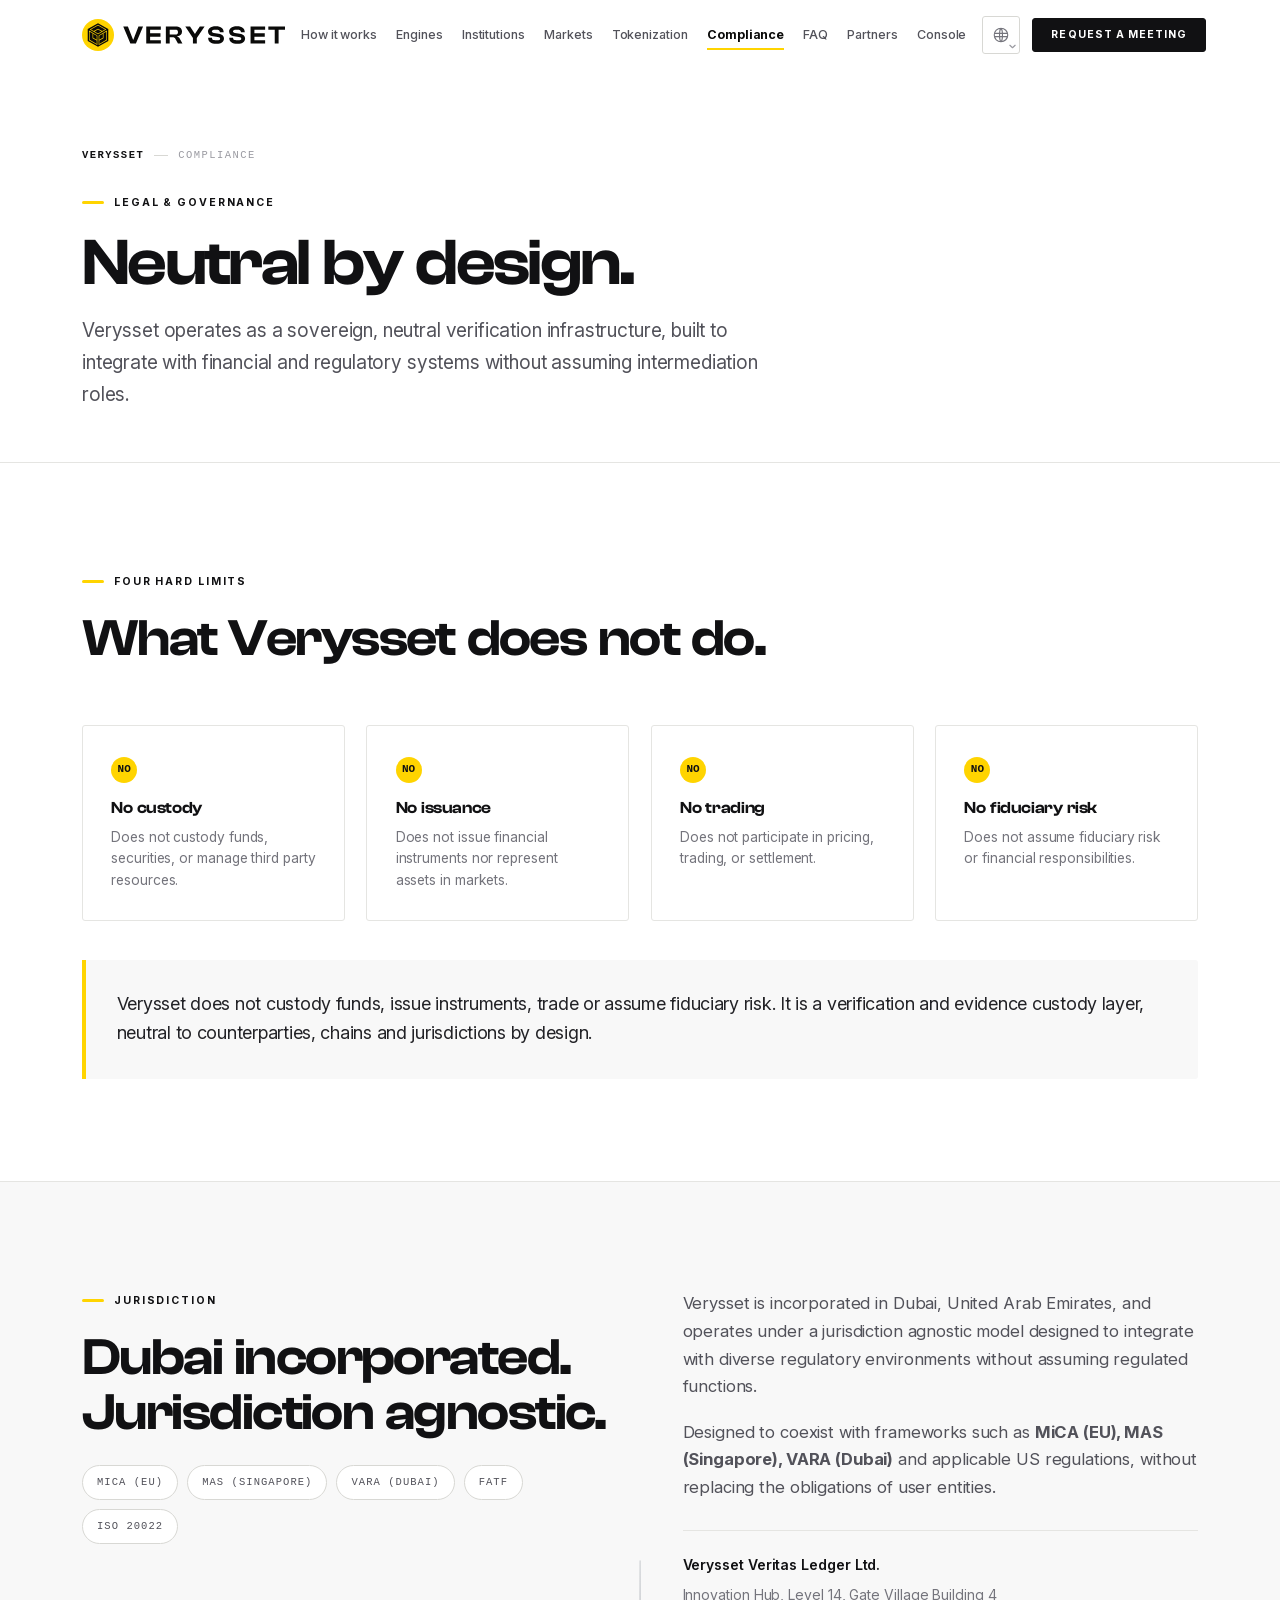
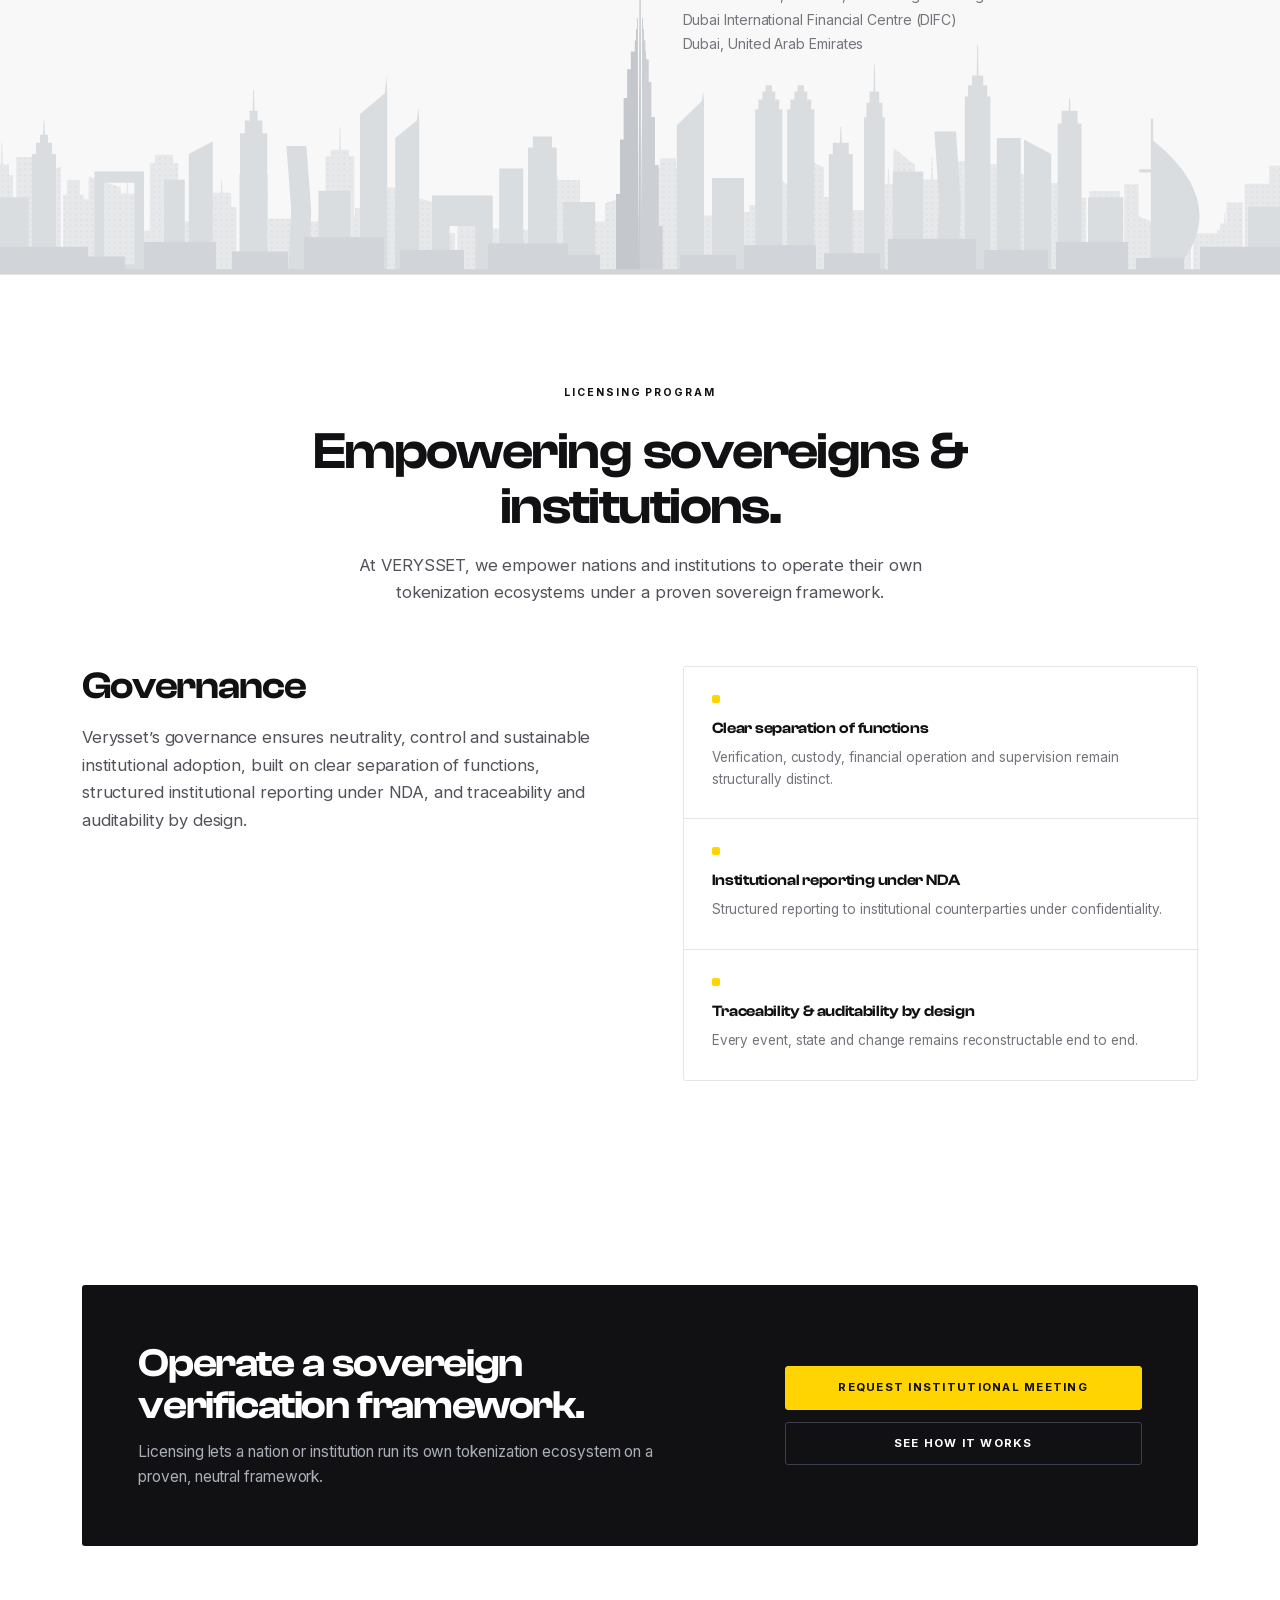
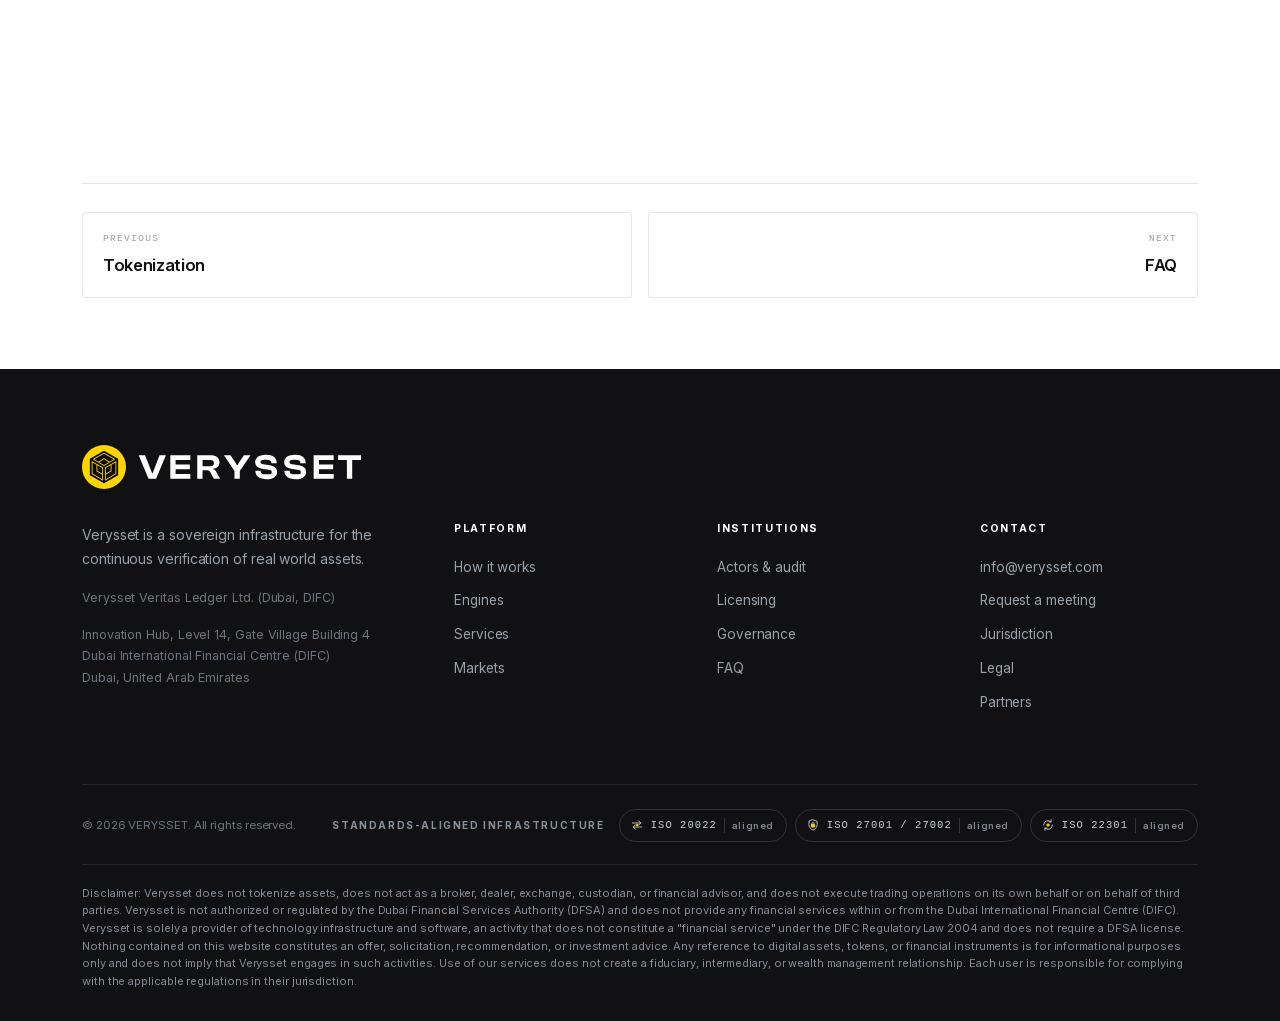
==== commit 2d85be56: "feat: acceso a la consola desde la navegacion - enlace 'Console' en el menu de escritorio y en el me" ====
--- a/compliance.html
+++ b/compliance.html
@@ -17,10 +17,10 @@
 <div class="pbar" aria-hidden="true"></div>
 <header class="nav" id="nav"><div class="nrow">
 <a class="brand" href="index.html" aria-label="Verysset home"><img class="blogo" src="assets/logo.svg" alt="Verysset" width="203" height="32" decoding="async"></a>
-<nav class="nmenu" aria-label="Primary"><a href="how-it-works.html" data-i18n="how-it-works.9ffd">How it works</a><a href="engines.html" data-i18n="engines.b61d">Engines</a><a href="institutions.html" data-i18n="institutions.2c9d">Institutions</a><a href="markets.html" data-i18n="markets.52c3">Markets</a><a href="tokenization.html" data-i18n="tokenization.4d61">Tokenization</a><a href="compliance.html" class="cur" aria-current="page" data-i18n="compliance.9c04">Compliance</a><a href="faq.html" data-i18n="faq.1fe9">FAQ</a><a href="partners.html" data-i18n="partners.fd6d">Partners</a></nav>
+<nav class="nmenu" aria-label="Primary"><a href="how-it-works.html" data-i18n="how-it-works.9ffd">How it works</a><a href="engines.html" data-i18n="engines.b61d">Engines</a><a href="institutions.html" data-i18n="institutions.2c9d">Institutions</a><a href="markets.html" data-i18n="markets.52c3">Markets</a><a href="tokenization.html" data-i18n="tokenization.4d61">Tokenization</a><a href="compliance.html" class="cur" aria-current="page" data-i18n="compliance.9c04">Compliance</a><a href="faq.html" data-i18n="faq.1fe9">FAQ</a><a href="partners.html" data-i18n="partners.fd6d">Partners</a><a href="https://app.verysset.com/panel" data-noi18n>Console</a></nav>
 <div class="nact"><div class="lang" data-noi18n><button type="button" id="langsel" class="lbtn" title="Language" aria-label="Language" aria-haspopup="listbox" aria-expanded="false" aria-controls="langlist"><svg class="lgi" viewBox="0 0 24 24" width="18" height="18" aria-hidden="true" focusable="false"><path d="M12 3a9 9 0 1 0 0 18 9 9 0 0 0 0-18M3.3 9.8h17.4M3.3 14.2h17.4M12 3c2.6 2.6 2.6 15.4 0 18-2.6-2.6-2.6-15.4 0-18"/></svg><svg class="lchev" viewBox="0 0 8 5" width="7" height="5" aria-hidden="true" focusable="false"><path d="M1 1.1 4 3.9 7 1.1"/></svg></button><ul class="lmenu" id="langlist" role="listbox" aria-label="Language" tabindex="-1"><li role="option" id="lopt-en" data-lang="en" lang="en" aria-selected="true"><svg class="lck" viewBox="0 0 16 16" width="13" height="13" aria-hidden="true" focusable="false"><path d="M3.4 8.6 6.5 11.6 12.6 4.6"/></svg><span class="lnm">English</span></li><li role="option" id="lopt-es" data-lang="es" lang="es" aria-selected="false"><svg class="lck" viewBox="0 0 16 16" width="13" height="13" aria-hidden="true" focusable="false"><path d="M3.4 8.6 6.5 11.6 12.6 4.6"/></svg><span class="lnm">Español</span></li><li role="option" id="lopt-pt" data-lang="pt" lang="pt" aria-selected="false"><svg class="lck" viewBox="0 0 16 16" width="13" height="13" aria-hidden="true" focusable="false"><path d="M3.4 8.6 6.5 11.6 12.6 4.6"/></svg><span class="lnm">Português</span></li><li role="option" id="lopt-zh" data-lang="zh" lang="zh" aria-selected="false"><svg class="lck" viewBox="0 0 16 16" width="13" height="13" aria-hidden="true" focusable="false"><path d="M3.4 8.6 6.5 11.6 12.6 4.6"/></svg><span class="lnm">中文</span></li><li role="option" id="lopt-ru" data-lang="ru" lang="ru" aria-selected="false"><svg class="lck" viewBox="0 0 16 16" width="13" height="13" aria-hidden="true" focusable="false"><path d="M3.4 8.6 6.5 11.6 12.6 4.6"/></svg><span class="lnm">Русский</span></li><li role="option" id="lopt-ar" data-lang="ar" lang="ar" aria-selected="false"><svg class="lck" viewBox="0 0 16 16" width="13" height="13" aria-hidden="true" focusable="false"><path d="M3.4 8.6 6.5 11.6 12.6 4.6"/></svg><span class="lnm" dir="rtl">العربية</span></li></ul></div><a class="btn sm" href="contact.html" data-i18n="request-a-meeting.c277">Request a meeting</a>
 <button class="burg" id="burg" aria-label="Menu" aria-expanded="false" aria-controls="drawer"><span></span></button></div>
-</div><div class="drawer" id="drawer"><a href="index.html" data-i18n="home.8cf0">Home</a><a href="how-it-works.html" data-i18n="how-it-works.9ffd">How it works</a><a href="engines.html" data-i18n="engines.b61d">Engines</a><a href="institutions.html" data-i18n="institutions.2c9d">Institutions</a><a href="markets.html" data-i18n="markets.52c3">Markets</a><a href="tokenization.html" data-i18n="tokenization.4d61">Tokenization</a><a href="compliance.html" class="cur" aria-current="page" data-i18n="compliance.9c04">Compliance</a><a href="faq.html" data-i18n="faq.1fe9">FAQ</a><a href="partners.html" data-i18n="partners.fd6d">Partners</a><a href="contact.html" data-i18n="contact.bbaf">Contact</a><a class="btn" href="contact.html" data-i18n="request-a-meeting.c277">Request a meeting</a></div></header>
+</div><div class="drawer" id="drawer"><a href="index.html" data-i18n="home.8cf0">Home</a><a href="how-it-works.html" data-i18n="how-it-works.9ffd">How it works</a><a href="engines.html" data-i18n="engines.b61d">Engines</a><a href="institutions.html" data-i18n="institutions.2c9d">Institutions</a><a href="markets.html" data-i18n="markets.52c3">Markets</a><a href="tokenization.html" data-i18n="tokenization.4d61">Tokenization</a><a href="compliance.html" class="cur" aria-current="page" data-i18n="compliance.9c04">Compliance</a><a href="faq.html" data-i18n="faq.1fe9">FAQ</a><a href="partners.html" data-i18n="partners.fd6d">Partners</a><a href="https://app.verysset.com/panel" data-noi18n>Console</a><a href="contact.html" data-i18n="contact.bbaf">Contact</a><a class="btn" href="contact.html" data-i18n="request-a-meeting.c277">Request a meeting</a></div></header>
 <main id="main"><section class="phead"><div class="wrap"><div class="crumb rv"><b data-i18n="verysset.f3ef">Verysset</b><i></i><span data-i18n="compliance.9c04">Compliance</span></div><span class="eb rv" data-i="1" data-i18n="legal-governance.d1bd">Legal &amp; governance</span><h1 class="rv" data-i="2" style="margin-top:18px" data-i18n="neutral-by-design.9ca6">Neutral by design.</h1><p class="lede rv" data-i="3" data-i18n="verysset-operates-as-a-sovereign-neutral-verif.fc18">Verysset operates as a sovereign, neutral verification infrastructure, built to integrate with financial and regulatory systems without assuming intermediation roles.</p></div></section><section class="sec" id="legal"><div class="wrap"><div class="rv"><span class="eb" data-i18n="four-hard-limits.618a">Four hard limits</span><h2 class="t" data-i18n="what-verysset-does-not-do.250c">What Verysset does not do.</h2></div><div class="g4 mt"><div class="no rv" data-i="0"><span class="nx" aria-hidden="true" data-i18n="no.c2f3">NO</span><h4 data-i18n="no-custody.5201">No custody</h4><p data-i18n="does-not-custody-funds-securities-or-manage.56b8">Does not custody funds, securities, or manage third party resources.</p></div><div class="no rv" data-i="1"><span class="nx" aria-hidden="true" data-i18n="no.c2f3">NO</span><h4 data-i18n="no-issuance.6729">No issuance</h4><p data-i18n="does-not-issue-financial-instruments-nor-repre.36df">Does not issue financial instruments nor represent assets in markets.</p></div><div class="no rv" data-i="2"><span class="nx" aria-hidden="true" data-i18n="no.c2f3">NO</span><h4 data-i18n="no-trading.9410">No trading</h4><p data-i18n="does-not-participate-in-pricing-trading-or.178b">Does not participate in pricing, trading, or settlement.</p></div><div class="no rv" data-i="3"><span class="nx" aria-hidden="true" data-i18n="no.c2f3">NO</span><h4 data-i18n="no-fiduciary-risk.bdc5">No fiduciary risk</h4><p data-i18n="does-not-assume-fiduciary-risk-or-financial.ee18">Does not assume fiduciary risk or financial responsibilities.</p></div></div><p class="neu rv" data-i18n="verysset-does-not-custody-funds-issue-instrume.acb1">Verysset does not custody funds, issue instruments, trade or assume fiduciary risk. It is a verification and evidence custody layer, neutral to counterparties, chains and jurisdictions by design.</p></div></section><section class="sec alt skysec" id="jurisdiction"><svg class="sky" viewBox="0 0 1600 400" preserveAspectRatio="xMidYMax slice" aria-hidden="true" focusable="false"><defs><pattern id="vsky-dot" width="7" height="7" patternUnits="userSpaceOnUse"><circle cx="3.5" cy="3.5" r=".9" fill="#b3b8be"/></pattern><path id="vsky-far" d="M-12 400L-12 276.7L-6.9 276.7L-6.9 263L1 263L1.7 235.7L2.7 235.7L3.4 263L11.2 263L11.2 276.7L16.3 276.7L16.3 400ZM20.3 400V253.7H40.5V400ZM39.3 400L39.3 277.9L76 265.8L76 400ZM79 400L79 300.8L83.6 300.8L83.6 282.9L99.9 282.9L99.9 300.8L104.5 300.8L104.5 400ZM94.3 400V306.7H111.8V400ZM110.7 400L110.7 277.8L150.8 291.9L150.8 400ZM141.1 400L141.1 313L147.7 313L147.7 299.3L158.1 299.3L158.8 282.2L159.8 282.2L160.5 299.3L170.9 299.3L170.9 313L177.4 313L177.4 400ZM170.9 400V346H189.6V400ZM187.3 400L187.3 261.6L193.7 261.6L193.7 250.9L216.4 250.9L216.4 261.6L222.8 261.6L222.8 400ZM212.9 400L212.9 332.5L215.9 332.5L215.9 319.5L226.7 319.5L226.7 332.5L229.8 332.5L229.8 400ZM229.8 400V334.5H261.3V400ZM258.3 400L258.3 316.3L265 316.3L265 298.5L275.8 298.5L276.5 283.2L277.5 283.2L278.2 298.5L289 298.5L289 316.3L295.7 316.3L295.7 400ZM298.9 400V274.9H335.3V400ZM330.9 400V331H371.5V400ZM363.2 400V334.5H404.9V400ZM406.9 400L406.9 252.9L413.4 252.9L413.4 244.7L423.7 244.7L424.4 216.4L425.4 216.4L426.1 244.7L436.3 244.7L436.3 252.9L442.8 252.9L442.8 400ZM439.9 400L439.9 329L443.8 329L443.8 317.5L457.5 317.5L457.5 329L461.4 329L461.4 400ZM457.5 400L457.5 299.3L461.5 299.3L461.5 281.6L467.2 281.6L467.9 269.4L468.9 269.4L469.6 281.6L475.4 281.6L475.4 299.3L479.3 299.3L479.3 400ZM478.2 400V291.9H515.9V400ZM509.8 400L509.8 301.8L546.5 311.4L546.5 400ZM532.1 400V348.7H568.9V400ZM571.7 400V312.7H610.9V400ZM612.1 400V343.2H634.8V400ZM628.6 400V306.1H652.7V400ZM648.4 400V344.7H682.9V400ZM679.8 400V277.4H697.3V400ZM691.1 400V282.5H725V400ZM719.7 400V338.9H745.1V400ZM742 400V334.5H758.3V400ZM756.3 400L756.3 311.7L779.8 303.7L779.8 400ZM781.6 400V326.9H811.5V400ZM800.6 400L800.6 341.6L803.8 341.6L803.8 330.1L808.1 330.1L808.8 314.4L809.8 314.4L810.5 330.1L814.9 330.1L814.9 341.6L818 341.6L818 400ZM819 400L819 267.6L824.8 267.6L824.8 255.7L845.3 255.7L845.3 267.6L851.1 267.6L851.1 400ZM843.7 400L843.7 292.5L878.5 311.5L878.5 400ZM873.8 400V326.8H897.4V400ZM891.9 400V336.6H925.2V400ZM929.3 400L929.3 322.4L936.8 322.4L936.8 313.9L963.6 313.9L963.6 322.4L971.2 322.4L971.2 400ZM958.6 400V300.6H976.8V400ZM971.3 400L971.3 279L993.8 295L993.8 400ZM993.2 400L993.2 249.8L1029.9 267L1029.9 400ZM1022.6 400L1022.6 319.3L1028 319.3L1028 303.6L1036.5 303.6L1037.2 282.2L1038.2 282.2L1038.9 303.6L1047.4 303.6L1047.4 319.3L1052.8 319.3L1052.8 400ZM1043.9 400V326.2H1060.2V400ZM1059.7 400V320H1091.6V400ZM1084.5 400L1084.5 318.8L1088.2 318.8L1088.2 309.4L1093.6 309.4L1094.3 289.2L1095.3 289.2L1096 309.4L1101.4 309.4L1101.4 318.8L1105.1 318.8L1105.1 400ZM1098.7 400L1098.7 302.4L1103 302.4L1103 287.6L1109.5 287.6L1110.2 268.7L1111.2 268.7L1111.9 287.6L1118.4 287.6L1118.4 302.4L1122.7 302.4L1122.7 400ZM1116.9 400L1116.9 242.6L1143.7 263.4L1143.7 400ZM1147.1 400L1147.1 292.5L1153.6 292.5L1153.6 281.8L1163.9 281.8L1164.6 254.2L1165.6 254.2L1166.3 281.8L1176.7 281.8L1176.7 292.5L1183.2 292.5L1183.2 400ZM1185.7 400V258.8H1227.1V400ZM1224.9 400V262.8H1257.6V400ZM1251.7 400L1251.7 293.8L1270.5 306.5L1270.5 400ZM1269.3 400V275.4H1301.1V400ZM1302.9 400V286.3H1325.5V400ZM1327.6 400V304.7H1357.8V400ZM1361.8 400V296.6H1400V400ZM1405.3 400V287.9H1423.2V400ZM1421.1 400L1421.1 326.3L1455.8 342.3L1455.8 400ZM1443.5 400V329.7H1472.4V400ZM1468.1 400L1468.1 297.8L1488.6 283.6L1488.6 400ZM1491.4 400V349H1527.5V400ZM1521.9 400L1521.9 345.2L1525.2 345.2L1525.2 336.8L1529.9 336.8L1530.6 323.3L1531.6 323.3L1532.3 336.8L1537 336.8L1537 345.2L1540.3 345.2L1540.3 400ZM1533.1 400V310.5H1553.3V400ZM1555.8 400V287.2H1590.7V400ZM1586.6 400V264.8H1603.6V400ZM1598.3 400V289.3H1622.3V400Z"/></defs><use href="#vsky-far" fill="#d8dbe0"/><use href="#vsky-far" fill="url(#vsky-dot)"/><path fill="#c3c7cd" d="M0 400V304H36V400ZM40 400L40 250L45 250L45 236L50 236L50 226L53.8 226L54.5 208L55.5 208L56.2 226L60 226L60 236L65 236L65 250L70 250L70 400ZM205 400V282H231V400ZM236 400L236 250L266 234L266 400ZM300 400L300 224L306 224L306 208L312 208L312 196L315.8 196L316.5 170L317.5 170L318.2 196L322 196L322 208L328 208L328 224L334 224L334 400ZM360 400L364 320L358 240L383 240L389 320L386 400ZM398 400V296H438V400ZM450 400L450 200L481 174L483 152L484 174L484 400ZM494 400L494 230L521 208L523 192L524 208L524 400ZM624 400V268H654V400ZM660 400L660 242L666 242L666 228L690 228L690 242L696 242L696 400ZM704 400V310H744V400ZM846 400L846 214L877 184L879 172L880 184L880 400ZM890 400V280H930V400ZM944 400L944 194L948 194L948 182L953 182L953 172L957 172L957 164L965 164L965 172L969 172L969 182L974 182L974 194L978 194L978 400ZM984 400L984 194L988 194L988 182L993 182L993 172L997 172L997 164L1005 164L1005 172L1009 172L1009 182L1014 182L1014 194L1018 194L1018 400ZM1036 400L1036 250L1041 250L1041 236L1049.8 236L1050.5 216L1051.5 216L1052.2 236L1061 236L1061 250L1066 250L1066 400ZM1080 400L1080 204L1083 204L1083 186L1087 186L1087 172L1091.8 172L1092.5 138L1093.5 138L1094.2 172L1099 172L1099 186L1103 186L1103 204L1106 204L1106 400ZM1116 400V272H1154V400ZM1170 400L1174 311L1168 222L1195 222L1201 311L1198 400ZM1206 400L1206 178L1210 178L1210 164L1215 164L1215 152L1220.8 152L1221.5 114L1222.5 114L1223.2 152L1229 152L1229 164L1234 164L1234 178L1238 178L1238 400ZM1246 400V230H1276V400ZM1280 400L1280 232L1314 250L1314 400ZM1322 400L1322 212L1327 212L1327 196L1335.8 196L1336.5 180L1337.5 180L1338.2 196L1347 196L1347 212L1352 212L1352 400ZM1360 400V304H1404V400ZM1440 400V232Q1545 316 1464.5 400ZM1438.5 400V206H1441.5V400ZM1424 269H1441V273H1424ZM1560 400V316H1600V400Z"/><path fill="#c3c7cd" fill-rule="evenodd" d="M118 400V272H180V400ZM130 388V286H168V388ZM540 400V302H616V400ZM562 400V340H594V400Z"/><path fill="#9aa0a8" d="M770 400L770 340L770 340L770 300L775 300L775 264L775 264L775 232L779.5 232L779.5 204L779.5 204L779.5 180L784 180L784 160L784 160L784 144L788.5 144L788.5 132L788.5 132L788.5 122L793.5 122L793.5 108L795 108L795 94L796.2 94L796.2 80L797.2 80L797.2 66L798 400L799.5 8L800.5 8L802 400L802.8 66L802.8 80L803.8 80L803.8 94L805 94L805 108L806.5 108L806.5 122L807.5 122L807.5 132L810.5 132L810.5 144L810.5 144L810.5 160L814 160L814 180L814 180L814 204L818.5 204L818.5 232L818.5 232L818.5 264L823 264L823 300L823 300L823 340L828 340L828 400Z"/><path fill="#a9aeb5" d="M800 400L800 8L800.5 8L802 400L802.8 66L802.8 80L803.8 80L803.8 94L805 94L805 108L806.5 108L806.5 122L807.5 122L807.5 132L810.5 132L810.5 144L810.5 144L810.5 160L814 160L814 180L814 180L814 204L818.5 204L818.5 232L818.5 232L818.5 264L823 264L823 300L823 300L823 340L828 340L828 400Z"/><path fill="#b3b8be" d="M0 400V366H110V400ZM96 400V378H156V400ZM180 400V360H270V400ZM290 400V372H360V400ZM380 400V354H480V400ZM500 400V370H580V400ZM610 400V362H710V400ZM690 400V376H750V400ZM850 400V376H920V400ZM930 400V364H1020V400ZM1030 400V374H1100V400ZM1110 400V356H1220V400ZM1230 400V370H1310V400ZM1320 400V360H1410V400ZM1420 400V380H1480V400ZM1500 400V366H1600V400ZM0 400V394H1600V400Z"/></svg><div class="wrap"><div class="g2b"><div class="rv"><span class="eb" data-i18n="jurisdiction.a151">Jurisdiction</span><h2 class="t w" data-i18n="dubai-incorporated-jurisdiction-agnostic.999b">Dubai incorporated. Jurisdiction agnostic.</h2><div class="frames"><span class="fr" data-i18n="mica-eu.646f">MiCA (EU)</span><span class="fr" data-i18n="mas-singapore.774c">MAS (Singapore)</span><span class="fr" data-i18n="vara-dubai.8b26">VARA (Dubai)</span><span class="fr" data-i18n="fatf.65f5">FATF</span><span class="fr" data-i18n="iso-20022.1f66">ISO 20022</span></div></div><div class="rv" data-i="1"><p class="lede" style="margin-top:6px" data-i18n="verysset-is-incorporated-in-dubai-united-arab.2f09">Verysset is incorporated in Dubai, United Arab Emirates, and operates under a jurisdiction agnostic model designed to integrate with diverse regulatory environments without assuming regulated functions.</p><p class="lede"><span data-i18n="designed-to-coexist-with-frameworks-such-as.9a5e">Designed to coexist with frameworks such as</span> <strong data-i18n="mica-eu-mas-singapore-vara-dubai.cdab">MiCA (EU), MAS (Singapore), VARA (Dubai)</strong> <span data-i18n="and-applicable-us-regulations-without-replacin.81c0">and applicable US regulations, without replacing the obligations of user entities.</span></p><hr class="hr" style="margin:28px 0 22px"><p class="addr"><b data-i18n="verysset-veritas-ledger-ltd.7d45">Verysset Veritas Ledger Ltd.</b><span data-i18n="innovation-hub-level-14-gate-village-building.98c8">Innovation Hub, Level 14, Gate Village Building 4</span><br><span data-i18n="dubai-international-financial-centre-difc.e6d9">Dubai International Financial Centre (DIFC)</span><br><span data-i18n="dubai-united-arab-emirates.79f7">Dubai, United Arab Emirates</span></p></div></div></div></section><section class="sec" id="licensing"><div class="wrap"><div class="ctr rv" style="max-width:820px;margin:0 auto"><span class="eb nb" data-i18n="licensing-program.c6df">Licensing program</span><h2 class="t" data-i18n="empowering-sovereigns-institutions.93ca">Empowering sovereigns &amp; institutions.</h2><p class="lede" data-i18n="at-verysset-we-empower-nations-and-institution.98eb">At VERYSSET, we empower nations and institutions to operate their own tokenization ecosystems under a proven sovereign framework.</p></div><div class="g2b mt" id="governance"><div class="rv"><h2 class="t w" style="font-size:clamp(24px,3vw,38px);margin-top:0" data-i18n="governance.5a93">Governance</h2><p class="lede" data-i18n="verysset-s-governance-ensures-neutrality-contr.799b">Verysset&rsquo;s governance ensures neutrality, control and sustainable institutional adoption, built on clear separation of functions, structured institutional reporting under NDA, and traceability and auditability by design.</p></div><div class="vgrid rv" data-i="1" style="grid-template-columns:1fr"><div class="v"><div class="vm"></div><h4 data-i18n="clear-separation-of-functions.647a">Clear separation of functions</h4><p data-i18n="verification-custody-financial-operation-and-s.e064">Verification, custody, financial operation and supervision remain structurally distinct.</p></div><div class="v"><div class="vm"></div><h4 data-i18n="institutional-reporting-under-nda.4ee4">Institutional reporting under NDA</h4><p data-i18n="structured-reporting-to-institutional-counterp.bb87">Structured reporting to institutional counterparties under confidentiality.</p></div><div class="v"><div class="vm"></div><h4 data-i18n="traceability-auditability-by-design.3e4b">Traceability &amp; auditability by design</h4><p data-i18n="every-event-state-and-change-remains-reconstru.5bf1">Every event, state and change remains reconstructable end to end.</p></div></div></div></div></section><section class="sec"><div class="wrap"><div class="ctab rv"><div><h2 data-i18n="operate-a-sovereign-verification-framework.dc73">Operate a sovereign verification framework.</h2><p data-i18n="licensing-lets-a-nation-or-institution-run.0166">Licensing lets a nation or institution run its own tokenization ecosystem on a proven, neutral framework.</p></div><div class="acts"><a class="btn yl" href="contact.html" data-i18n="request-institutional-meeting.abd9">Request institutional meeting</a><a class="btn gh" href="how-it-works.html" data-i18n="see-how-it-works.1921">See how it works</a></div></div></div></section><section class="sec tight"><div class="wrap"><div class="pgnav"><a href="tokenization.html"><span class="pl" data-i18n="previous.dd1f">Previous</span><span class="pt" data-i18n="tokenization.4d61">Tokenization</span></a><a class="next" href="faq.html"><span class="pl" data-i18n="next.10ac">Next</span><span class="pt" data-i18n="faq.1fe9">FAQ</span></a></div></div></section></main>
 <footer><div class="wrap">
 <a class="brand" href="index.html" aria-label="Verysset home"><img class="blogo" src="assets/logo-dark.svg" alt="Verysset" width="279" height="44" decoding="async"></a>
--- a/assets/site.css
+++ b/assets/site.css
@@ -377,11 +377,6 @@
 .kcard .go{margin-top:16px;display:inline-flex;align-items:center;gap:8px;font-size:11.5px;font-weight:700;letter-spacing:.11em;text-transform:uppercase}
 .kcard .go span{transition:transform .22s}
 .kcard:hover .go span{transform:translateX(5px)}
-/* ARADINA Technology credit, last gray box on the home page: black ink on the gray band */
-.aradina{margin-top:clamp(32px,4vw,52px);padding-top:clamp(22px,2.6vw,30px);border-top:1px solid var(--line2);display:flex}
-.aradina a{font-family:var(--disp);font-weight:600;font-size:clamp(18px,1.7vw,22px);line-height:1.2;letter-spacing:-.01em;
-  color:#0A0A09;padding-bottom:2px;border-bottom:2px solid transparent;transition:border-color .15s ease}
-.aradina a:hover,.aradina a:focus-visible{border-bottom-color:var(--yl)}
 
 /* ---------- steps ---------- */
 .steps{display:grid;grid-template-columns:repeat(3,1fr);gap:0;border-top:1px solid var(--line)}
@@ -636,9 +631,11 @@
 .fa p{padding:0 60px clamp(20px,2.2vw,28px) 0;font-size:15px;color:var(--mid);line-height:1.68;max-width:76ch}
 
 /* ---------- partners (single grid, colour on hover) ---------- */
-.pgrid{margin-top:clamp(34px,4vw,56px);display:grid;grid-template-columns:repeat(5,minmax(0,1fr));
+/* 60 tracks: divisible by the 5 / 3 / 2 column layouts AND by any short last row (1 to 4 cells),
+   so build.py can stretch that row (pl-d* desktop, pl-t* tablet) and no empty gray track remains. */
+.pgrid{margin-top:clamp(34px,4vw,56px);display:grid;grid-template-columns:repeat(60,minmax(0,1fr));
   gap:1px;background:var(--line);border:1px solid var(--line);border-radius:var(--r);overflow:hidden}
-.pcell{background:var(--paper);min-height:132px;display:flex;align-items:center;justify-content:center;
+.pcell{grid-column:span 12;background:var(--paper);min-height:132px;display:flex;align-items:center;justify-content:center;
   padding:26px 22px;position:relative;transition:background .3s}
 .pcell::after{content:"";position:absolute;left:0;right:0;bottom:0;height:3px;background:var(--yl);transform:scaleX(0);transform-origin:left;transition:transform .36s cubic-bezier(.2,.7,.2,1)}
 .pcell:hover{background:#fff}
@@ -654,7 +651,10 @@
 .pname{position:absolute;left:14px;bottom:10px;font-family:var(--mono);font-size:9px;letter-spacing:.14em;
   text-transform:uppercase;color:var(--faint);opacity:0;transform:translateY(4px);transition:opacity .3s,transform .3s}
 .pcell:hover .pname{opacity:1;transform:none}
-/* invitation cell that closes the grid (14 partners + 1 = full rows at every breakpoint) */
+.pl-d1{grid-column:span 60}.pl-d2{grid-column:span 30}.pl-d3{grid-column:span 20}.pl-d4{grid-column:span 15}
+/* invitation cell that closes the grid: 17 partners, then its own full width row on desktop and
+   tablet; inline beside the odd last partner on mobile (see partner_grid() in build.py) */
+.pjoin{grid-column:1/-1}
 .pjt{display:flex;flex-direction:column;align-items:center;gap:8px;text-align:center}
 .pje{font-family:var(--mono);font-size:9.5px;letter-spacing:.16em;text-transform:uppercase;color:var(--faint)}
 .pjh{font-family:var(--disp,var(--sans));font-size:16px;font-weight:600;color:var(--ink);line-height:1.2}
@@ -664,12 +664,17 @@
 [dir=rtl] .pje{font-family:var(--sans);letter-spacing:0;font-size:11px}
 [dir=rtl] .pja{transform:scaleX(-1)}
 [dir=rtl] .pjoin:hover .pja{transform:scaleX(-1) translateX(4px)}
-@media(max-width:1000px){.pgrid{grid-template-columns:repeat(3,minmax(0,1fr))}}
+@media(max-width:1000px){
+  .pcell,.pl-d1,.pl-d2,.pl-d3,.pl-d4{grid-column:span 20}
+  .pl-t1{grid-column:span 60}.pl-t2{grid-column:span 30}
+  .pjoin{grid-column:1/-1}
+}
 @media(max-width:600px){
-  .pgrid{grid-template-columns:repeat(2,minmax(0,1fr))}
+  .pcell,.pl-d1,.pl-d2,.pl-d3,.pl-d4,.pl-t1,.pl-t2{grid-column:span 30}
   .pcell{min-height:104px;padding:18px 14px}
   .pw{height:44px}
-  .pjoin{grid-column:1/-1;min-height:88px}
+  .pjoin{grid-column:span 30;min-height:88px}
+  .pjoin.pj-row{grid-column:1/-1}
   .pjt{flex-direction:row;flex-wrap:wrap;justify-content:center;gap:6px 12px}
   .pje{flex-basis:100%}
   .g4.plane{grid-template-columns:1fr}
